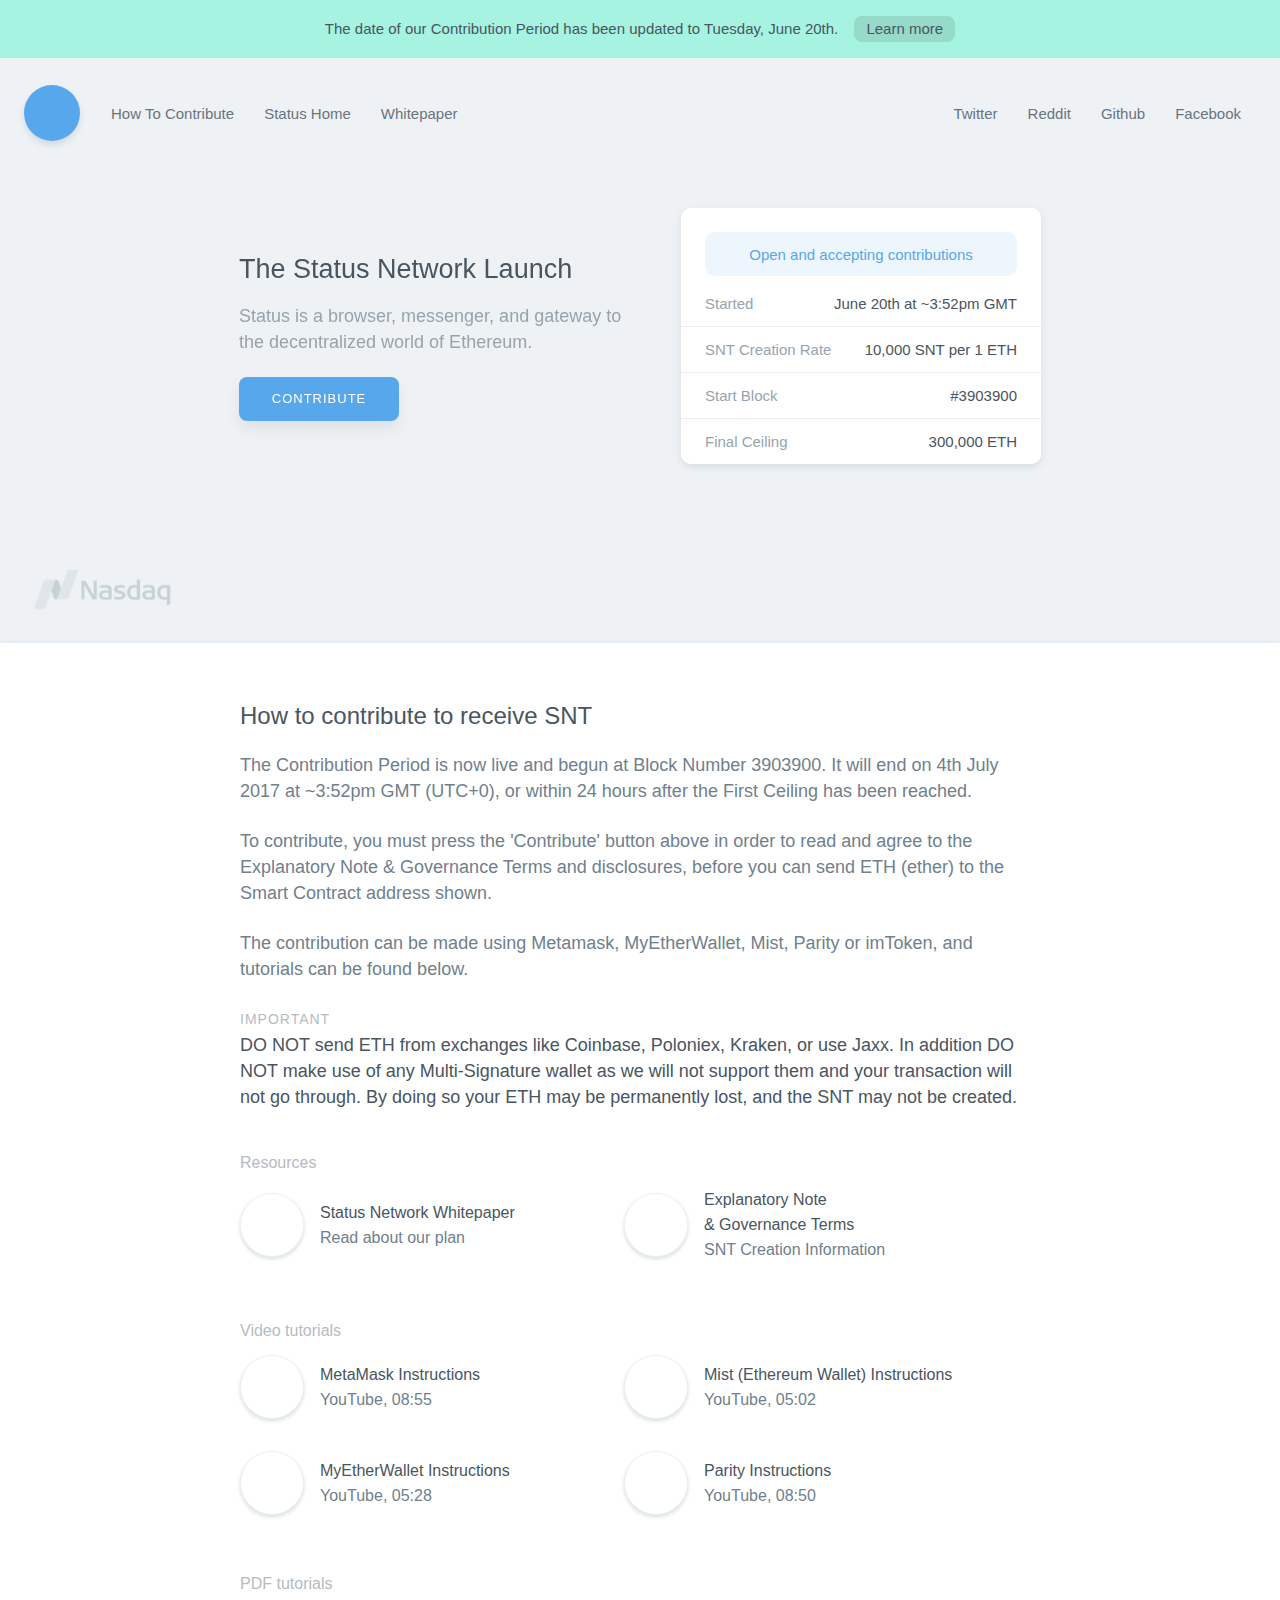
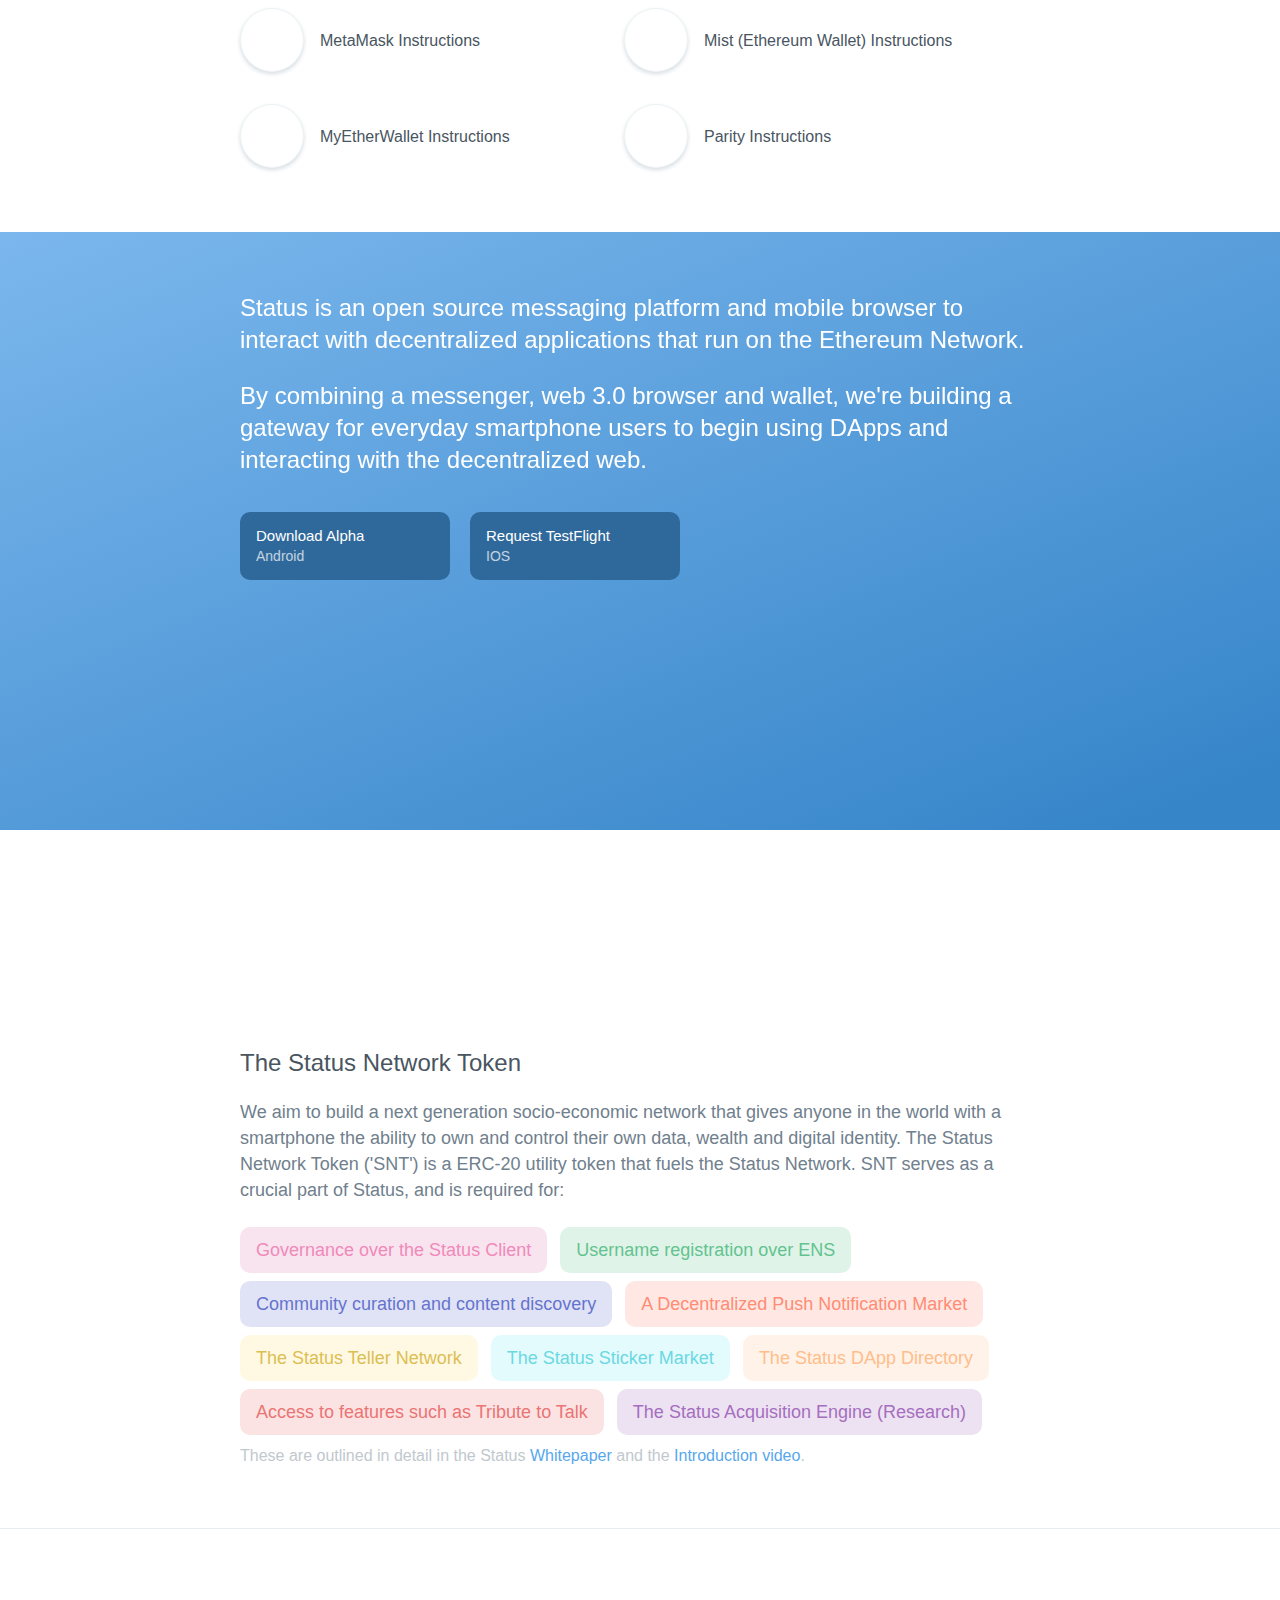
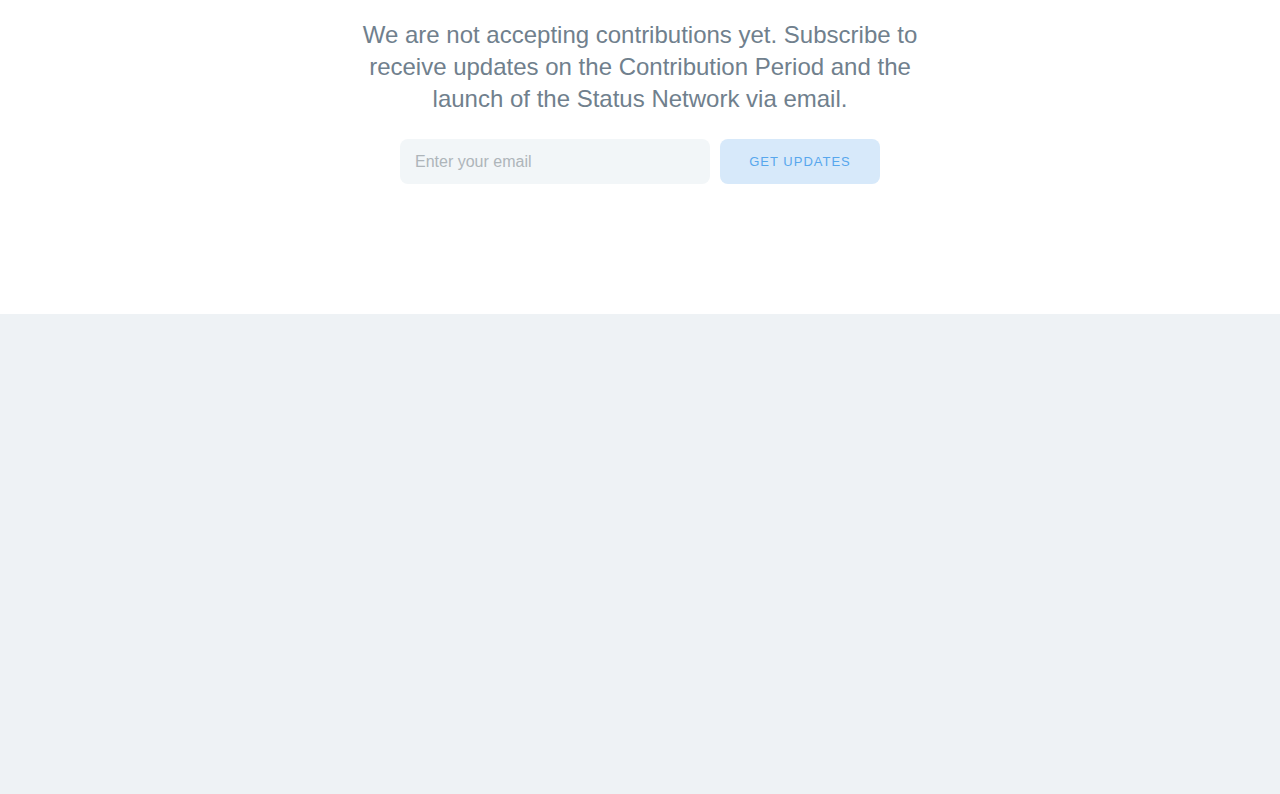
==== index.html @ 4aa4cb93 "Merge 3acc8a36c0d75482afc74b4df103af91e552cde5 into 0d2feef607b83cfcf670f26eecac57ffe3f6b6c0" ====
<!doctype html>
<html>

<head>
  <meta charset="utf-8">
  <meta http-equiv="x-ua-compatible" content="ie=edge">

  <title>Status Contribution Period</title>
  <meta name="description" content="Status is an interface to access Ethereum, built for Android & iOS. Enjoy encrypted messaging, a cryptocurrency wallet, and seamless access to DApps.">
  <meta name="viewport" content="width=device-width, initial-scale=1">

  <link rel="icon" type="image/png" href="img/new-site/logo-32.png?v=516c1cd" sizes="32x32" />
  <link rel="icon" type="image/png" href="img/new-site/logo-16.png?v=5108317" sizes="16x16" />

  <link rel="apple-touch-icon" href="img/new-site/apple-touch-icon-1024.png?v=464c5b1">
  <link rel="apple-touch-icon" sizes="76x76" href="img/new-site/apple-touch-icon-76.png?v=13dde43">
  <link rel="apple-touch-icon" sizes="120x120" href="img/new-site/apple-touch-icon-120.png?v=e3d71d5">
  <link rel="apple-touch-icon" sizes="152x152" href="img/new-site/apple-touch-icon-152.png?v=1353ddd">
  <link rel="apple-touch-icon" sizes="180x180" href="img/new-site/apple-touch-icon-180.png?v=401931a">
  <link rel="mask-icon" href="img/new-site/logo-mask.svg" color="4360DF">

  <!-- favicon.ico in the root directory -->
  <link rel="stylesheet" href="css/main.css?v=de25c57">
  <meta property="og:title" content="Status Contribution Period" />
</head>

<body>
  <div class="news">
    <div class="news-inner">
      The date of our Contribution Period has been updated to Tuesday, June 20th.&nbsp;<a href="https://blog.status.im/new-date-contribution-period-begins-tuesday-june-20th-at-2pm-gmt-e00c56c65ead" target="_blank">Learn&nbsp;more</a>
    </div>
  </div>

  <div class="overlay overlay--agreement">
    <div class="popup popup--agreement">
        <a class="popup__button popup__button--close"></a>
        <div class="popup__steps">Step 1 of 2</div>
        <h4 class="popup__title">Contribution Agreement & Terms and Conditions</h4>
        <div class="popup__text">You must read and agree to the following information before you can proceed.</div>
        <div class="terms">
          <h6>SNT Creation and Status Project Creation Conditions: Explanatory Note &amp; Governance Terms</h6>
          <h6>1. Principles</h6>
          <p>
            By transferring Ether (“ETH”) to the Smart Contract System and/or calling the corresponding function of Status Genesis Tokens
            (“SGT”, SGT have been given by Status Research &amp; Development GmbH, at its sole discretion, to members of the community and
            other supporters as reward for their support of the Status Project) and the Smart Contract System creating Status Tokens (“SNT”),
            the User understands and accepts that the User makes a contribution into a Smart Contract System for the development of the
            Status Project (“Contribution”), as further described in the Status Project Whitepaper (“Status Project” / “the Whitepaper”).
            For the Whitepaper and/or further information on the Status Project, visit: <a href="https://status.im">https://status.im</a>.
            The information contained in the Whitepaper and on the website are of descriptive nature only, are not binding and do – unless
            explicitly referred to herein – not form part of the Terms as set forth under para 5 below.</p>
          <p>
            The User understands and accepts that while the individuals and entities, including Status Research & Development GmbH
            (hereinafter “Status GmbH”), assigned to this task will make reasonable efforts to develop and complete the Status Project,
            <strong>it is possible that such development may fail and User’s SNT become useless and/or valueless due to technical, commercial,
              regulatory or any other reasons</strong> (see also section 5 regarding Risks).</p>
          <p>
            The User is also aware of the risk that even if all or parts of the Status Project are successfully developed and released in full
            or in parts, due to a lack of public interest, the Status Project could be fully or partially abandoned, remain commercially unsuccessful
            or shut down for lack of interest, regulatory or other reasons.
            <strong>The User therefore understands and accepts that the transfer of ETH to the Smart Contract System and/or the call of the collect
              function on the Smart Contract System for the activation of SGT (instructions for which will be published on <a href="https://contribute.status.im">https://contribute.status.im</a>
              within 30 days after the Contribution Period has ended, “Activation of SGT”) and the creation of SNT by the Smart Contract System
              carry significant financial, regulatory and/or reputational risks (including the complete loss of value of created SNT if any,
              and attributed features of the Status Project).</strong></p>
          <p>
            The User furthermore understands and accepts that - as the creation of the SNT as well as the assignment of the execution of the
            Status Project are smart contract based - the terms and conditions applicable thereon are set forth in the Smart Contract System Code,
            existing on the Ethereum blockchain at the address published 9 hours before the start of the Contribution Period on: <a href="https://contribute.status.im">https://contribute.status.im</a>.
            <strong>To the extent the terms contained herein or in any other document or communication contradict to the ones set forth in the Smart
              Contract System, the terms of the Smart Contract System prevail. Furthermore, neither this document nor any other document or communication
              may modify or add any additional obligations to Status GmbH or publisher of these terms or developer of the Smart Contract System and/or
              any other person, Status GmbH and/or affiliates involved with the deployment of the Smart Contract System and the setting up of the
              Status Project beyond those set forth in the Smart Contract System.</strong></p>
          <p>
            By transferring ETH to the Smart Contract System and/or by the Activation of SGT, the User expressly agrees to all of the terms and conditions
            set forth in Smart Contract System Code existing on the Ethereum blockchain (at the addresses set forth under para 4) and in this document
            (together the “Terms”), which is incorporated by reference herein. <strong>The User further confirms to have carefully reviewed the Smart Contract
            System Code, its functions and the terms and conditions set forth in this document and to fully understand the risks and costs of creating
            SNT and contributing into a Smart Contract System for the development of the Status Project.</strong></p>
          <p>
            This document does not constitute a prospectus of any sort, is not a solicitation for investment and does not pertain in any way to an initial
            public offering or a share/equity offering and does not pertain in any way to an offering of securities in any jurisdiction. It is a description
            of the functionality of a Smart Contract System.</p>
          <p>
            By transferring ETH to the Smart Contract System and/or by the Activation of SGT and/or receiving SNT, no form of partnership, joint venture
            or any similar relationship between the Users and Status GmbH and/or other individuals or entities involved with the deployment of the Smart
            Contract System and the setting up of the Status Project is created.</p>
          <p>The Contribution into the Smart Contract System will not involve any fiat currencies and will strictly be done in cryptocurrencies (ETH).</p>
          <h6>2. SNT Creation Function</h6>
          <h6>2.1 Usage License; No Ownership, Revenue or Governance Rights</h6>
          <p>
            <strong>Usage License:</strong> Ownership of SNT carries no rights express or implied other than a limited right (license) to use the Status
            platform (“Status Platform”) based on the Status network (“Status Network”), if and to the extent the Status Project has been successfully completed and launched.</p>
          <p>
            <strong>No Ownership, Revenue or Governance Rights:</strong> In particular, User understands and accepts that <strong>SNT do not represent or constitute any ownership
            right or stake, share or security or equivalent rights nor any right to receive future revenues, shares or any other form of participation or
            governance right in or relating to the Status Project in general, Status Network in particular and/or Status GmbH.</strong></p>

          <h6>2.2 Contribution</h6>
          <p>
            <strong>Contribution Cap / Dynamic Ceilings:</strong> The total amount of Contributions will be capped by a system of dynamic ceilings
            (“Dynamic Ceilings”) consisting of an Initial Ceiling, additional Hidden Ceilings and a Hard Ceiling:
            <br /><br />
            <strong>Initial Ceiling:</strong> The Initial Ceiling will be activated automatically after total Contributions of 30,000 ETH have been
            recorded by the Smart Contract System. In case (pending or transacted) Contributions exceed the Initial Ceiling, the exceeding Contributions
            will not be accepted as Contributions, but will be automatically transferred back to the address they have been sent from (in total, not just
            the exceeding part). After the Initial Ceiling has been reached, the first Hidden Ceiling will be communicated automatically by the Smart Contract System.
            <br /><br />
            <strong>First and subsequent Hidden Ceilings:</strong> The Hidden Ceilings will be activated automatically after total Contributions in the amount of the
            respective Hidden Ceiling as implemented in the Smart Contract System have been recorded by the Smart Contract System. Contributions (pending or transacted)
            exceeding the respective Hidden Ceiling will not be accepted as Contributions but will be automatically transferred back to the address they have been sent
            from (in total, not just the exceeding part). Before the Initial Ceiling has been reached, the amount of the subsequent Hidden Ceilings will be communicated
            automatically by the Smart Contract System.
            <br /><br />
            <strong>Hard Ceiling / Maximal Contribution Amount:</strong> The Hard Ceiling will be activated automatically after total Contributions in the amount of
            300,000 ETH have been recorded by the Smart Contract System. Contributions (pending or transacted) exceeding the respective Hard Ceiling, will not be
            accepted as Contributions (in total, not just the exceeding part). Once the Hard Ceiling has been reached, the Contribution Period ends.
          </p>
          <p>
            <strong>Token Pools:</strong> At the end of the Contribution Period (and regarding Pool C also after the end of the Contribution Period), an amount of max.
            7,317,073,171 SNT (as specified by Status GmbH 12 hours prior to the start of the Contribution Period on: <a href="https://contribute.status.im">https://contribute.status.im</a>) is planned to be
            created by the Smart Contract System, all of equal value and functionality, however, divided by the Smart Contract System into four different pools.
            <br /><br />
            <strong>Pool A consisting of a max. amount of 7,317,073,171 SNT</strong>, intended to be created by the Smart Contract System at the end of the
            Contribution Period for Users having made Contributions. These SNT become transferable 7 days after the end of the Contribution Period (see para. 19 below).
            <br /><br />
            User understands and accepts that the Smart Contract System may contain whitelisted addresses that receive a guaranteed allocation of up to
            1,234,050,000 Pool A SNT for their Contributions (apart from the guaranteed allocation and the non-applicability of the Dynamic Ceilings,
            no special conditions apply, especially the same creation rate as defined in para 13 is applicable). The amount of these Contributions
            has been hard coded into the Smart Contract System and is included in the Maximum Contribution Amount. User understands and accepts, that
            the Maximum Contribution Amount for non-whitelisted Users is therefore correspondingly lower.
            <br /><br />
            <strong>Pool B consisting of 20% of the SNT of Pool A</strong>, intended to be created by the Smart Contract System at the end of the
            Contribution Period. After the end of the Contribution Period, Pool B will be allocated to persons that provided early contributions to
            the Status Project by participating as managers, founders, working to develop the ideas, implementations and supporting structures of the
            Status Project (“Status Team Members”).
            <br /><br />
            <strong>Pool C consisting of a maximum of 10% of the SNT of Pool A</strong>, intended to be created for members of the community and other supporters,
            who received for their merits SGT. SGT are also ERC20 Tokens, which enable its holder to obtain SNT by Activation. The amount of SNT, which will be
            allocated to a SGT holder who activated his SGT, depends on the total amount of ETH contributed during the Contribution Period and will be communicated
            on <a href="https://contribute.status.im">https://contribute.status.im</a> within 30 days after the Contribution Period has ended. This amount is expected
            to be calculated according to the following formula:
            <br /><br />
            <span style="white-space: pre">(Amount of SGT activated by the User / Total SGT issued) * (Pool C / Pool A) * Pool A</span>
            <br /><br />
            The Activation of SGT will be possible for a duration of 90 days after the instructions according to para 3 have been published. Status GmbH may extend this period at its sole discretion.
            <br /><br />
            <strong>Pool D consisting of 29% of the SNT of Pool A</strong>, intended as a reserve for future Contribution Periods will be created by the Smart Contract
            System at the end of the Contribution Period. After the end of the Contribution Period, Pool D will be allocated to a multisignature Wallet controlled
            by Status GmbH. Status GmbH is entitled to use the SNT of Pool D to raise further funding for the Status Project. Especially, it may allocate SNT to
            individual Contributors or organize further Contribution Periods.
          </p>
          <p><strong>Creation Rate:</strong> The Smart Contract System will allocate 10,000 SNT for every Contribution of 1 ETH.</p>
          <p>
            <strong>Contribution Period:</strong> The Contribution Period starts with the deployment of the Smart Contract System and lasts for 24 hours, starting
            once the Initial Ceiling has been reached or for a maximal duration of 14 days (“Maximal Duration Of Contribution Period”), whichever is earlier. Within
            the 24 hours after the Initial Ceiling has been reached, further Dynamic Ceilings will be communicated by the Smart Contract System (see para 11). Finally,
            the Smart Contract System automatically stops to accept Contributions, if the Hard Ceiling has been reached or the 24 hours have elapsed, whichever is earlier.</p>
          <p>
            <strong>Creation and Allocation of SNT:</strong> The creation and allocation of SNT of Pool A by the Smart Contract System is initiated by the User sending
            an amount of ETH to the Smart Contract System, located on the Ethereum blockchain at the addresses set forth under para 4, which triggers a smart contract
            operation. After the end of the Contribution Period, the Smart Contract System creates and allocates the corresponding SNT to the User’s wallet address,
            from where the ETH were sent from. User must assure to make his contribution using an ETH address to which the Smart Contract System can send back SNT
            and/or ETH to (e.g. not an address of a currency exchange like Coinbase, Poloniex etc.). Issuance of SNT (meaning that respective entries of the
            Public Key (PUK) of User) are made by the Smart Contract System on the blockchain according to the allocation information in the Smart Contract System.</p>
          <p>
            <strong>No Refund:</strong> The User understands and accepts that all Contributions for SNT are final and may not be reversed, except in case Contributions
            have surpassed a Ceiling (see para 11). User therefore shall assure to make his Contribution using an ETH address to which the Smart Contract System can send
            back SNT and/or ETH to (e.g. not an address of a currency exchange like Coinbase, Poloniex etc.). Other Contributions are non-refundable. By contributing for
            SNT, the User acknowledges that he has no right to request a refund for any reason, and that the User will not receive money or other compensation for any SNT
            that is not used or remains unused.</p>
          <p><strong>Minimum Contribution Amount:</strong> Contributions of less than 0.0001 ETH do not result in the allocation of SNT, nor will they be refunded.</p>
          <p>
            <strong>Assure to use the original Smart Contracts:</strong> Only the Smart Contract(s) existing at the addresses set forth under para 4 will issue SNT during
            the Contribution Period. Access to this Smart Contract will be available through <strong>0x55d34b686aa8C04921397c5807DB9ECEdba00a4c</strong>. To the extent that
            any third-party website, service or smart-contract offers SNT during the Contribution Period and/or facilitates the allocation or transfer of SNT in any way
            during the Contribution Period or at any time up to the release of the Genesis Block, such third-party websites or services are, unless explicitly mentioned
            on <a href="https://contribute.status.im/">https://contribute.status.im/</a>, not authorised by Status GmbH and have no relationship in any way with Status GmbH.</p>
          <p>
            <strong>Transferability of SNT during the Contribution Period and after:</strong> Any and all SNT are not transferable during a period of 7 days, starting with
            the end of the Contribution Period, as set forth in the Smart Contract System. Further restrictions apply for the SNT of Pool B (see para 21).</p>
          <p>
            <strong>Early Termination of the Contribution Period:</strong> During the Contribution Period, Status GmbH may at any time stop the contribution function at its
            own discretion and thereby end the Contribution procedure, in particular for security reasons.</p>

          <h6>2.3 Pre-Allocation of SNT</h6>
          <p>
            The User understands and accepts that max. 59% of the amount of SNT of Pool A, will be pre-allocated to certain individuals as set forth below:
            <br /><br />
            <strong>20% of SNT of Pool A (Pool B)</strong>, will be released to Status Team Members.
            <br /><br />
            SNT of Pool B are subject to a descending vesting / lockup-period implemented in the Smart Contract System and therefore may not be transferred in accordance to the following schedule:<br />
            First 6 months upon the end of the Contribution Period: No transfers possible;<br />
            7th -12th months upon the end of the Contribution Period: 1/4 of Pool B SNT transferable;<br />
            13th -18th months upon the end of the Contribution Period: 2/4 of Pool B SNT transferable;<br />
            19th -24th months upon the end of the Contribution Period: 3/4 of Pool B SNT transferable;<br />
            After the 24th month upon the end of the Contribution Period: All of Pool B SNT transferable.
            <br /><br />
            <strong>Maximum of 10% of the SNT of Pool A (Pool C)</strong>, will be created and released to members of the community and other supporters,
            who activated their SGT. The amount of SNT which will be allocated to a SGT holder who activated his SGT depends on the total amount of ETH
            contributed during the Contribution Period and will be communicated on https://contribute.status.im within 30 days after the Contribution Period
            has ended. This amount will be calculated according to the formula set forth under para 12. The Activation of SGT will be possible for a duration
            of 90 days after the instructions according to para 3 have been published. Status GmbH may extend this period at its sole discretion.
            <br /><br />
            <strong>29% of the SNT of Pool A (Pool D)</strong>, will be released to a multisignature Wallet controlled by Status GmbH. Status GmbH is entitled to
            use the SNT of Pool D to raise further funding for the Status Project. Especially, it may allocate SNT to individual Contributors or organize further
            Contribution Periods.
          </p>

          <h6>2.4 SNT Functionality</h6>
          <p>SNT are only for use in connection with the Status Project under the terms of the Smart Contract System and only constitute a transferable representation of attributed functions specified in the Smart Contract System.</p>
          <p>SNT is a usage token, which enables to participate in the Status Network. Furthermore, certain governance functions may be implemented. If such governance functions exist, at least at the beginning, Status GmbH has the final decision power regarding all matters discussed.</p>
          <p>User understands and accepts that subject to a decision of the SNT holders based on a governance mechanism, an inflation mechanism (e.g. for staking rewards etc.) may be implemented in the future.</p>
          <p>Ownership of SNT carries no rights express or implied other than the right to use SNT as a mean to enable usage of and interaction with and within the Status Network, if successfully completed and deployed (see section 3). Beyond this, ownership of SNT carries no rights express or implied. In particular, User understands and accepts that he has no right to claim as holder of SNT any intellectual property rights, equity or equivalent rights or any other form of participation in or relating to the Status Project, Status Network and/or Status GmbH.</p>

          <h6>2.5 Representation and Warranties of User</h6>
          <p>
            By transferring ETH to the Smart Contract System and/or by Activation of SGT and creating SNT, the User represents and warrants that:
          </p>
          <ul>
            <li>the User is not a citizen or resident of a country, whose legislation conflicts with the present allocation of SNT and/or the Status Project in general;</li>
            <li>the User is not a citizen or resident of the USA;</li>

            <li>the User has a deep understanding of the functionality, usage, storage, transmission mechanisms and intricacies associated with cryptographic tokens, like bitcoin (BTC) and Ether (ETH), and blockchain-based software systems;</li>
            <li>the User understands and accepts that there is no warranty or assurance that the network of miners will allocate the SNT to the Users as proposed by these Terms. The User understands and accepts that the consensus mechanism securing the Ethereum Network may change in the future, and the stakeholders who are in control of the Network may also change as a result.</li>
            <li>the User has carefully reviewed the code of the Smart Contract System located on the Ethereum blockchain at the addresses set forth under para 4 and fully understands and accepts the functions implemented therein;</li>
            <li>the User is legally permitted to transfer ETH to the Smart Contract System, activate SGT, create and obtain SNT in the User’s jurisdiction;</li>
            <li>User will contribute ETH and/or activate SGT from a wallet respectively within a wallet or wallet service provider that technically supports the SNT. User understands and accepts, that failure to assure this may have the result that User will not gain access to his SNT;</li>
            <li>User understands and accepts, that if he exceeds with his Contribution a Ceiling as described within para 11, the total amount of his Contribution will not be accepted by the Smart Contract System. User further understands and accepts, that in such case the Gas necessary for the transaction will be lost.</li>
            <li>the User is legally permitted to receive software and contributing to the Smart Contract System for the development of the Status Project;</li>
            <li>the User is of a sufficient age to legally create and obtain SNT;</li>
            <li>the User will take sole responsibility for any restrictions and risks associated with the creation of SNT by the Smart Contract System as set forth below;</li>
            <li>the User is not submitting ETH to the Smart Contract System and/or activating SGT to obtain SNT for the purpose of speculative investment;</li>
            <li>the User is not obtaining or using SNT for any illegal purposes;</li>
            <li>the User is purchasing the functionality of the SNT issued by the Smart Contract System primarily to support the development, testing, deployment and operation of the Status Project, being aware of the commercial risks associated with the Status Project;</li>
            <li>the User waives the right to participate in a class action lawsuit or a classwide arbitration against Status GmbH or any individual involved with the creation of SNT;</li>
            <li>the User understands the creation of SNT does not involve the purchase of shares or any equivalent in any existing or future public or private company, corporation or other entity in any jurisdiction;</li>
            <li>the User understands that the transfer of ETH to the Smart Contract System, the Activation of SGT, the creation of SNT and the development of the Status Project carries significant financial, regulatory and reputational risks as further set forth in the Terms;</li>
            <li>the User understands and expressly accepts that there is no warranty whatsoever on SNT, the Smart Contract System and/or the success of the Status Project, expressed or implied, to the extent permitted by law, and that the Smart Contract System is used and SNT are created and obtained at the sole risk of the User on an “as is” and “under development” basis and without, to the extent permitted by law, any warranties of any kind, including, but not limited to, warranties of title or implied warranties, merchantability or fitness for a particular purpose;</li>
            <li>the User understands that the User has no right against any other party to request any refund of the ETH submitted to the Smart Contract System and/or SGT activated for the creation of the SNT under any circumstance; and that</li>
            <li>the User understands with regard to SNT no market liquidity may be guaranteed and that the value of SNT over time may experience extreme volatility or depreciate in full;</li>
            <li>the User understands that the User bears the sole responsibility to determine if the User’s contribution to the Smart Contract System for the development of the Status Project, the transfer of ETH to the Smart Contract System, the Activation of SGT, the creation, ownership or use of SNT, the potential appreciation or depreciation in the value of SNT over time (if any), the allocation of SNT and/or any other action or transaction related to the Status Project have tax implications for him; by creating, holding or using SNT, and to the extent permitted by law, the User agrees not to hold any third party (including developers, auditors, contractors or founders) liable for any tax liability associated with or arising from the creation, ownership or use of SNT or any other action or transaction related to the Status Project.</li>
          </ul>
          <p>
            As part of the contribution process the User will use own account (address) on the Ethereum network, with a private key associated to this address and password.
            The password is used to encrypt the User’s private key. Following the creation of SNT by the Smart Contract System, the SNT will be transferred to the User's address
            by the Smart Contract System. The User understands that the User must keep his password and private key safe and that the User may not share them with anybody.
            The User further understands that if his private key and/or password is lost or stolen, the User will not be able to generate a new password or recover his private key,
            and if the User also loses his private keys and password, the SNT associated with the User's account (address) will be unrecoverable and will be permanently lost.
            Furthermore, the User understands that there is no recovery mechanism for lost keys and passwords, so no one will be able to help the User retrieve or reconstruct a
            lost password and private keys and provide the User with access to any lost SNT.
          </p>

          <h6>3. Status Project Execution</h6>
          <p>The User understands and accepts that the development and execution of the Status Project will be assigned to a third party contractor, Status GmbH, by releasing the amount of contributed ETH by the Smart Contract System to the wallet of Status GmbH. Status GmbH has the right to engage subcontractors to perform the entire or partial development and execution of the Status Project. The scope of the development work will be triggered by the amount of Contributions received during the Contribution Period. Status GmbH shall further have the right to assign the entire Status Project including the Contributions received for its development to a third party.</p>
          <p>The User understands and accepts that for the purpose of the development and execution of the Status Project, Status GmbH receives the full amount of ETH transferred to the Smart Contract System during the Contribution Period. This amount covers expenses, charges and other costs that may arise by Status GmbH and/or its subcontractors as part of the development and execution of the Status Project. Status GmbH has the right to support and/or acquire other companies for the benefit of successfully executing the Status Project. It remains at Status GmbH’s sole discretion to decide how to allocate the funds in order to develop and execute the Status Project.</p>
          <p>The User understands and accepts that the User may not have any expectation of influence over governance on the Status Project.</p>
          <p>The User understands and accepts that the Status Project will need to go through substantial development works as part of which it may become subject of significant conceptual, technical and commercial changes before release. User understands and accepts that as part of the development, an upgrade of the SNT may be required (hard-fork of SNT) and that, if User decides not to participate in such upgrade, he may no longer use his SNT and that non upgraded SNT may lose their functionality in full.</p>

          <h6>4. Audit of the Smart Contract System</h6>
          <p>The Smart Contract System has been, on a reasonable effort basis, audited and approved by technical experts. The technical experts have confirmed that the Smart Contract System has, with regard to both accuracy and security, been programmed according to the current state of the art.</p>
          <p>However, the User understands and accepts that smart contract technology is still in an early development stage and its application of experimental nature which carries significant operational, technological, financial, regulatory and reputational risks. Accordingly, while the audit conducted raises the level of security and accuracy, the User understands and accepts that the audit does not amount to any form of warranty, including direct or indirect warranties that the Smart Contract System and the SNT are fit for a particular purpose or do not contain any weaknesses, vulnerabilities or bugs which could cause, inter alia, the complete loss of ETH, SGT and/or SNT.</p>

          <h6>5. Risks</h6>
          <p>
            The User understands and accepts the risks in connection with transferring ETH to the Smart Contract System, activating SGT and/or creating SNT as exemplary set forth above and hereinafter. In particular, but not concluding, the User understands the inherent risks listed hereinafter:
            <br /><br />
            <strong>Risk of software weaknesses:</strong> The User understands and accepts that the Smart Contract System concept, the underlying software application and software platform (i.e. the Ethereum blockchain) is still in an early development stage and unproven, why there is no warranty that the process for creating SNT will be uninterrupted or error-free and why there is an inherent risk that the software could contain weaknesses, vulnerabilities or bugs causing, inter alia, the complete loss of ETH, SGT and/or SNT.
            <br /><br />
            <strong>Regulatory risk:</strong> The User understands and accepts that the blockchain technology allows new forms of interaction and that it is possible that certain jurisdictions will apply existing regulations on, or introduce new regulations addressing, blockchain technology based applications, which may be contrary to the current setup of the Smart Contract System and which may, inter alia, result in substantial modifications of the Smart Contract System and/or the Status Project, including its termination and the loss of SNT for the User.
            <br /><br />
            <strong>Risk of abandonment / lack of success:</strong> The User understands and accepts that the creation of the SNT and the development of the Status Project may be abandoned for a number of reasons, including lack of interest from the public, lack of funding, lack of commercial success or prospects (e.g. caused by competing projects). The User therefore understands that there is no assurance that, even if the Status Project is partially or fully developed and launched, the User will receive any benefits through the SNT held by him.
            <br /><br />
            <strong>Risk associated with other applications:</strong> The User understands and accepts that the Status Project may give rise to other, alternative projects, promoted by unaffiliated third parties, under which SNT will have no intrinsic value.
            <br /><br />
            <strong>Risk of loss of private key:</strong> SNT can only be accessed by using an Ethereum wallet with a combination of User’s account information (address), private key and password. The private key is encrypted with a password. The User understands and accepts that if his private key file or password respectively got lost or stolen, the obtained SNT associated with the User's account (address) or password will be unrecoverable and will be permanently lost.
            <br /><br />
            <strong>Risk of theft:</strong> The User understands and accepts that the Smart Contract System concept, the underlying software application and software platform (i.e. the Ethereum blockchain) may be exposed to attacks by hackers or other individuals that could result in theft or loss of SNT, ETH and/or SGT, impacting the ability to develop the Status Project.
            <br /><br />
            <strong>Risk of Ethereum mining attacks:</strong> The User understands and accepts that, as with other cryptocurrencies, the blockchain used for the Smart Contract System is susceptible to mining attacks, including but not limited to double-spend attacks, majority mining power attacks, “selfish-mining” attacks, and race condition attacks. Any successful attacks present a risk to the Smart Contract System, expected proper execution and sequencing of SNT transactions, and expected proper execution and sequencing of contract computations.
            <br /><br />
            <strong>Risk of governance attacks and failure:</strong> The Contributor understands and accepts that the Status Network may use an in-built decentralized governance system (“Governance System”). For these reasons, it is possible that the Governance System adopts proposals that have an adverse effect on the useful functioning of the Status Network and/or the value of SNT. If the Governance System is attacked, or becomes controlled either directly or indirectly by some party who makes unwise decisions, or the community generally makes unwise decisions, the value of SNT held by a Contributor might be greatly reduced or even permanently lost.
            <br /><br />
            <strong>Risk of incompatible Wallet service:</strong> The User understands and accepts, that the wallet or wallet service provider used for the contribution, has to be technically compatible with the SNT. The failure to assure this may have the result that User will not gain access to his SNT.
          </p>

          <h6>6. Taxation</h6>
          <p>The User bears the sole responsibility to determine if his contribution into the Smart Contract System for the development of the Status Project, the transfer of ETH and/or the Activation of SGT, the creation, ownership or use of SNT, the potential appreciation or depreciation in the value of SNT over time (if any), the allocation of SNT and/or any other action or transaction related to the Status Project have tax implications for him.</p>
          <p>By creating, holding or using SNT, and to the extent permitted by law, the User agrees not to hold any third party (including developers, auditors, contractors or founders) liable for any tax liability associated with or arising from the creation, ownership or use of SNT or any other action or transaction related to the Status Project.</p>

          <h6>7. No Liability</h6>
          <p>The User acknowledges and agrees that, to the fullest extent permitted by any applicable law, the User will not hold any developers, auditors, contractors or founders of the SNT, the Smart Contract System and/or Status GmbH liable for any and all damages or injury whatsoever caused by or related to the use of, or the inability to use, SNT or the Smart Contract System under any cause or action whatsoever of any kind in any jurisdiction, including, without limitation, actions for breach of warranty, breach of contract or tort (including negligence) and that developers, auditors contractors or founders of the Smart Contract System, the SNT and/or the Status Project shall not be liable for any indirect, incidental, special, exemplary or consequential damages, including for loss of profits, goodwill or data, in any way whatsoever arising out of the use of, or the inability to use of the Smart Contract System, the Status Project and/or SNT.</p>
          <p>The User further specifically acknowledges that developers, auditors, contractors or founders of the SNT, Smart Contract System and/or the Status Project are not liable, and the User agrees not to seek to hold them liable, for the conduct of third parties, including other creators of SNT, and that the risk of creating, holding and using SNT rests entirely with the User.</p>
          <p>By creating, holding or using SNT, and to the extent permitted by law, the User agrees not to hold any third party (including developers, auditors, contractors or founders) liable for any regulatory implications or liability associated with or arising from the creation, ownership or use of SNT or any other action or transaction related to the Status Project.</p>


          <h6>8. Miscellaneous</h6>
          <p>The User understands and accepts that the network of miners will be ultimately in control of the Smart Contract System. The User understands that a majority of these miners could agree at any point to make changes to the official Smart Contract System and to run the new version of the Smart Contract System. Such a scenario could lead to SNT losing intrinsic value.</p>
          <p>The Smart Contract System is located in Alderney. Consequently, the SNT creation and allocation and the assignment of the development and execution of the Status Project to Status GmbH are considered to be executed in Alderney.</p>
          <p>The User agrees that if any portion of these Terms is found illegal or unenforceable, in whole or in part, such provision shall, as to such jurisdiction, be ineffective solely to the extent of such determination of invalidity or unenforceability without affecting the validity or enforceability thereof in any other manner or jurisdiction and without affecting the remaining provisions of the Terms, which shall continue to be in full force and effect.</p>
          <p>The Terms govern the creation, ownership and use of SNT and supersede any public statements about the launch of SNT and/or the Smart Contract System made by anyone in the past, present and future.</p>
          <p>The applicable law is Swiss law. Any dispute arising out of or in connection with the creation of the SNT and the development and execution of the Status Project shall be finally settled by the ordinary courts of the registered domicile of the defendant.</p>

        </div>
        <form name="agreement-form" class="" id="agreement-form" >
          <div class="checkbox-wrap">
            <div class="checkbox-inner"><input type="checkbox" name="terms" class="popup__checkbox" id="terms-checkbox" value="none" /><label for="terms-checkbox"></label></div>
            <div class="pseudo-label">I hereby confirm that I read and agree to the <a href="https://contribute.status.im/status-terms.pdf" target="_blank" >Contribution Terms</a> and <a href="https://status.im/whitepaper.pdf" target="_blank" >Status Whitepaper</a>.</div>
          </div>
          <div class="checkbox-wrap">
            <div class="checkbox-inner"><input type="checkbox" name="citizen" class="popup__checkbox" id="citizenship-checkbox" value="none" /><label for="citizenship-checkbox"></label></div>
            <div class="pseudo-label">I hereby confirm that I am not a US citizen or resident, nor am I signing on behalf of a US citizen or resident.</div>
          </div>
          <div class="checkbox-wrap">
            <div class="checkbox-inner"><input type="checkbox" name="tokens" class="popup__checkbox" id="tokens-checkbox" value="none" /><label for="tokens-checkbox"></label></div>
            <div class="pseudo-label">I hereby acknowledge that the Contributor does not receive equity in Status Research & Development GmbH.</div>
          </div>

          <div class="popup__footer">
            <div class="popup__footer-title">Enter your full name or initials to digitally sign and agree:</div>
            <div class="input-wrap">
              <div class="tooltip tooltip--shown">Check all the checkboxes and enter your initials to proceed</div>
              <input class="popup-name-field" type="text" name="name-field" value="" placeholder="Enter your initials..."/>
              <input type="submit" disabled value="SIGN & AGREE" name="agree" class="button button--agree">
            </div>
          </div>
        </form>
      </div>
  </div>

  <div class="overlay overlay--address">
    <div class="popup popup--address">
        <a class="popup__button popup__button--close"></a>
        <div class="popup__steps">Step 2 of 2</div>
        <h4 class="popup__title">Send Your Contribution Using ETH</h4>

        <div class="popup__text">
          Send ETH to the smart contract address below using Mist, Metamask, imToken, Parity or MyEtherWallet. By sending ETH to the address below, you agree to the <a href="https://contribute.status.im/status-terms.pdf" target="_blank" >Contribution Terms</a>.
          <div class="text-note">
            <h5>IMPORTANT</h5> DO NOT send ETH from exchanges like Coinbase, Poloniex, Kraken, or use Jaxx. In addition DO NOT make use of any Multi-Signature wallet as we will not support them and your transaction will not go through. By doing so your ETH may be permanently lost, and the SNT may not be created.
            <h5>REMEMBER</h5> Your tokens, transactions, wallets and passwords are your responsibility. Protect your keys and passwords, they are unrecoverable. If you lose them someone else may get access to your tokens
          </div>
        </div>

        <div class="address-wrap">
          <div class="address__row">
            <div class="address__column address__column--long">
              <div class="address__label">Contract address</div>
              <div class="address__value">0x55d34b686aa8C04921397c5807DB9ECEdba00a4c</div>
            </div>
          </div>

          <div class="address__row">
            <div class="address__column address__column--third">
              <div class="address__label">Start Block</div>
              <div class="address__value">#3903900</div>
            </div>
            <div class="address__column address__column--third">
              <div class="address__label">Recommended Gas Limit</div>
              <div class="address__value">200,000</div>
            </div>
            <div class="address__column address__column--third">
              <div class="address__label">Maximum Gas Price</div>
              <div class="address__value">50 Gwei</div>
            </div>
          </div>
        </div>

    </div>
  </div>

  <div class="floating-button">
    <a class="button button--floating-prtcpt" href="#">Contribute</a>
  </div>

  <div class="container-wrap">
    <div class="container">
      <div class="slides">
        <div class="slide slide--one">
          <div class="slide__inner">
            <div class="header">
              <div class="header__inner">
                <div class="header-section header-section--left">
                  <a class="logo" href="/">
                    <span class="logo__icon"></span>
                  </a>
                  <div class="nav">
                    <a class="nav__item nav__item--participate" href="#"><span class="to-hide">How To</span>&nbsp;Contribute</a>
                    <a class="nav__item" target="_blank" href="https://status.im/">Status Home</a>
                    <a class="nav__item" target="_blank" href="https://status.im/whitepaper.pdf">Whitepaper</a>
                  </div>
                </div>
                <div class="header-section header-section--right">
                  <div class="nav">
                    <a class="nav__item" target="_blank" href="https://twitter.com/ethstatus">Twitter</a>
                    <a class="nav__item" target="_blank" href="https://www.reddit.com/r/statusim/">Reddit</a>
                    <a class="nav__item" target="_blank" href="https://github.com/status-im">Github</a>
                    <a class="nav__item" target="_blank" href="https://www.facebook.com/ethstatus/?pnref=lhc">Facebook</a>
                </div>
                </div>
              </div>
            </div>

            <div class="intro intro--open">
              <div class="tagline">
                <h2 class="tagline__title">The Status Network Launch</h2>
                <div class="tagline__body">Status is a browser, messenger, and gateway to the decentralized world of Ethereum.</div>
                <div class="tagline__button">
                  <a class="button button--participate" href="#">Contribute</a>
                </div>
              </div>

              <div class="widget-wrap">
                <div class="widget">
                  <div class="widget-row widget-row--status">
                    <div class="widget-row--status__inner">
                      Open and accepting contributions
                    </div>
                  </div>
                  <div class="widget-row widget-row--started">
                    <div class="widget-key">Started</div>
                    <div class="widget-value">June 20th at ~3:52pm GMT</div>
                  </div>
                  <div class="widget-row widget-row--rate">
                    <div class="widget-key">SNT Creation Rate</div>
                    <div class="widget-value">10,000 SNT per 1 ETH</div>
                  </div>
                  <div class="widget-row widget-row--block">
                    <div class="widget-key">Start Block</div>
                    <div class="widget-value">#3903900</div>
                  </div>
                  <div class="widget-row widget-row--ceiling">
                    <div class="widget-key">Final Ceiling</div>
                    <div class="widget-value">300,000 ETH</div>
                  </div>
                </div>
              </div>
            </div>

            <div class="logos">
              <div class="logo-header">Featured in</div>
                <a href="http://www.nasdaq.com/article/chinas-interest-and-investment-in-ethereums-blockchain-expands-cm796241" target="_blank" class="media-logo media-logo--nasdaq"></a>
                <a href="https://cointelegraph.com/news/cointelegraph-events-humaniq-announce-blockchain-oscar-winners" target="_blank" class="media-logo media-logo--cointelegraph"></a>
   		          <a href="https://finance.yahoo.com/news/status-im-ethereum-mobile-client-010000903.html" target="_blank" class="media-logo media-logo--yahoo"></a>
   		          <a href="https://www.ethnews.com/status-ethereum-mobile-light-client-launches-alpha" target="_blank" class="media-logo media-logo--ethnews"></a>
                <a href="https://etherreview.info/the-ether-review-58-status-conquers-mobile-86c0a554f47b?gi=e9924490fea6" target="_blank" class="media-logo media-logo--etherreview"></a>
            </div>
          </div>
        </div>

        <div class="slide slide--two">
          <div class="slide__inner">
              <div class="text-section">
                <h2>How to contribute to receive SNT</h2>
                <div class="text">
                  <p>The Contribution Period is now live and begun at Block Number 3903900. It will end on 4th July 2017 at ~3:52pm GMT (UTC+0), or within 24 hours after the First Ceiling has been reached.</p>
                  <p>To contribute, you must press the 'Contribute' button above in order to read and agree to the Explanatory Note & Governance Terms and disclosures, before you can send ETH (ether) to the Smart Contract address shown.</p>
                  <p>The contribution can be made using Metamask, MyEtherWallet, Mist, Parity or imToken, and tutorials can be found below.</p>
                  <h5>Important</h5>
                  <p class="paragraph--warning">DO NOT send ETH from exchanges like Coinbase, Poloniex, Kraken, or use Jaxx. In addition DO NOT make use of any Multi-Signature wallet as we will not support them and your transaction will not go through. By doing so your ETH may be permanently lost, and the SNT may not be created.</p>
                </div>

                <div class="data">

                  <h4 class="data-title">Resources</h4>
                  <div class="data-row">
                    <a class="data-item" target="_blank" href="https://status.im/whitepaper.pdf" >
                      <div class="data-item__icon"><div class="data-item__symbol data-item__symbol-file"></div></div>
                      <div class="data-item__text">
                        <div class="data-item__title">Status Network Whitepaper</div>
                        <div class="data-item__description">Read about our plan</div>
                      </div>
                    </a>
                    <a class="data-item" target="_blank" href="https://contribute.status.im/status-terms.pdf">
                      <div class="data-item__icon"><div class="data-item__symbol data-item__symbol-file"></div></div>
                      <div class="data-item__text">
                        <div class="data-item__title">Explanatory Note &&nbsp;Governance&nbsp;Terms</div>
                        <div class="data-item__description">SNT Creation Information</div>
                      </div>
                    </a>
                  </div>

                  <h4 class="data-title">Video tutorials</h4>
                  <div class="data-row">
                    <a class="data-item" target="_blank" href="https://youtu.be/sJuBl2rFO7Q">
                      <div class="data-item__icon"><div class="data-item__symbol data-item__symbol-video"></div></div>
                      <div class="data-item__text">
                        <div class="data-item__title">MetaMask Instructions</div>
                        <div class="data-item__description">YouTube, 08:55</div>
                      </div>
                    </a>
                    <a class="data-item" target="_blank" href="https://youtu.be/su12xQf_ZM0">
                      <div class="data-item__icon"><div class="data-item__symbol data-item__symbol-video"></div></div>
                      <div class="data-item__text">
                        <div class="data-item__title">Mist (Ethereum Wallet) Instructions</div>
                        <div class="data-item__description">YouTube, 05:02</div>
                      </div>
                    </a>
                    <a class="data-item" target="_blank" href="https://youtu.be/vLcYI8gUcEg">
                      <div class="data-item__icon"><div class="data-item__symbol data-item__symbol-video"></div></div>
                      <div class="data-item__text">
                        <div class="data-item__title">MyEtherWallet Instructions</div>
                        <div class="data-item__description">YouTube, 05:28</div>
                      </div>
                    </a>
                    <a class="data-item" target="_blank" href="https://youtu.be/tX6ZAZ0B9e0">
                      <div class="data-item__icon"><div class="data-item__symbol data-item__symbol-video"></div></div>
                      <div class="data-item__text">
                        <div class="data-item__title">Parity Instructions</div>
                        <div class="data-item__description">YouTube, 08:50</div>
                      </div>
                    </a>
                  </div>

                  <h4 class="data-title">PDF tutorials</h4>
                  <div class="data-row">
                    <a class="data-item" target="_blank" href="tutorials/metamask.pdf" >
                      <div class="data-item__icon"><div class="data-item__symbol data-item__symbol-file"></div></div>
                      <div class="data-item__text">
                        <div class="data-item__title">MetaMask Instructions</div>
                      </div>
                    </a>
                    <a class="data-item" target="_blank" href="tutorials/mist_ethereum-wallet.pdf">
                      <div class="data-item__icon"><div class="data-item__symbol data-item__symbol-file"></div></div>
                      <div class="data-item__text">
                        <div class="data-item__title">Mist (Ethereum Wallet) Instructions</div>
                      </div>
                    </a>
                    <a class="data-item" target="_blank" href="tutorials/myetherwallet_mew.pdf">
                      <div class="data-item__icon"><div class="data-item__symbol data-item__symbol-file"></div></div>
                      <div class="data-item__text">
                        <div class="data-item__title">MyEtherWallet Instructions</div>
                      </div>
                    </a>
                    <a class="data-item" target="_blank" href="tutorials/parity.pdf">
                      <div class="data-item__icon"><div class="data-item__symbol data-item__symbol-file"></div></div>
                      <div class="data-item__text">
                        <div class="data-item__title">Parity Instructions</div>
                      </div>
                    </a>
                  </div>
                </div>
              </div>
          </div>
        </div>

        <div class="slide slide--three">
          <div class="slide__inner">

            <div class="text-section">
              <!-- div class="text-logo"><span class="logo__icon"></span></div -->
              <div class="text">
                <p>Status is an open source messaging platform and mobile browser to interact with decentralized applications that run on the Ethereum Network.</p>
                <p>By combining a messenger, web 3.0 browser and wallet, we're building a gateway for everyday smartphone users to begin using DApps and interacting with the decentralized web.</p>
                <div class="app-buttons">
                  <a class="app-button app-button--android" href="https://test.status.im/">
                    <span class="app-button__title">Download Alpha</span>
                    <span class="app-button__platform">Android</span>
                    <span class="app-button__icon"></span>
                  </a>
                  <a class="app-button app-button--ios" href="https://www.reddit.com/r/statusim/">
                    <span class="app-button__title">Request TestFlight</span>
                    <span class="app-button__platform">IOS</span>
                    <span class="app-button__icon"></span>
                  </a>
                </div>
              </div>
            </div>

            <div class="app">
              <div class="app-inner"></div>
            </div>
          </div>
        </div>

        <div class="slide slide--four">
          <div class="slide__inner">
            <div class="text-section">
              <h2>The Status Network Token</h2>
              <div class="text">
                <p>We aim to build a next generation socio-economic network that gives anyone in the world with a smartphone the ability to own and control their own data, wealth and digital identity. The Status Network Token ('SNT') is a ERC-20 utility token that fuels the Status Network. SNT serves as a crucial part of Status, and is required for:</p>
                <ul class="list">
      					  <li>Governance over the Status Client</li>
      					  <li>Username registration over ENS</li>
      					  <li>Community curation and content discovery</li>
      					  <li>A Decentralized Push Notification Market</li>
      					  <li>The Status Teller Network</li>
      					  <li>The Status Sticker Market</li>
      					  <li>The Status DApp Directory</li>
      					  <li>Access to features such as Tribute to Talk</li>
      					  <li>The Status Acquisition Engine (Research)</li>
      					</ul>
              </div>
            </div>
            <div class="text-footer">
              These are outlined in detail in the Status <a href="https://status.im/whitepaper.pdf" target="_blank">Whitepaper</a> and the <a href="https://www.youtube.com/watch?v=Je7yErjEVt4" target="_blank">Introduction video</a>.
            </div>

          </div>
        </div>
        <div class="slide slide--five slide--hidden">
          <div class="slide__inner">
            <div class="email-section">
              <div class="email-section__text">
                <div class="text">
                  <p>We are not accepting contributions yet. Subscribe to receive updates on the Contribution Period and the launch of the Status Network via email.</p>
                </div>
              </div>
              <div class="email-form">
                <!-- Mailchimp -->
                <form action="https://status.us13.list-manage.com/subscribe/post?u=d0c1a0be2adff281b52e27a7f&amp;id=78f032de8b" method="post" id="mc-embedded-subscribe-form" name="mc-embedded-subscribe-form" class="validate" target="_blank" novalidate="novalidate">
                  <div class="email-form__inner">
                    <input type="email" value="" name="EMAIL" class="required email-input mce-EMAIL email-form__input email-form__input--email" placeholder="Enter your email" aria-required="true">
                    <input type="submit" value="GET UPDATES" name="subscribe" class="button email-form__input email-form__input--sumbit mc-embedded-subscribe button email-button">
                    <div style="position: absolute; left: -5000px;" aria-hidden="true"><input type="text" name="b_d0c1a0be2adff281b52e27a7f_09e2d9ae07" tabindex="-1" value=""></div>
                  </div>
                  <div id="mce-responses" class="email-form__responces">
                    <div class="response email-form__error-message" id="mce-error-response"></div>
                    <div class="email-form__success-message response" id="mce-success-response"></div>
                  </div>
                </form>
                <!-- End Mailchimp -->
              </div>
            </div>
          </div>
        </div>


      </div>
    </div>
  </div>

  <div class="footer">
    <div class="footer-inner">
      <div class="footer-logo-wrap">
        <div class="footer-logo-wrap__inner">
          <div class="footer-logo"></div>
          <div class="footer-address">Status Research & Development GmbH<br/>Baarerstrasse 10<br/>Zug, Switzerland</div>
        </div>
      </div>
      <div class="footer-table">
        <div class="footer-table__column">
          <h4 class="footer-header">Social links</h4>
          <ul class="footer-list">
            <li class="footer-link footer-link--fb"><a href="https://www.facebook.com/ethstatus" target="_blank"><span class="footer-icon"></span><span class="footer-link-label">Facebook</span></a></li>
            <li class="footer-link footer-link--tw"><a href="https://twitter.com/ethstatus" target="_blank"><span class="footer-icon"></span><span class="footer-link-label">Twitter</span></a></li>
            <li class="footer-link footer-link--gh"><a href="https://github.com/status-im" target="_blank"><span class="footer-icon"></span><span class="footer-link-label">Github</span></a></li>
            <li class="footer-link footer-link--rd"><a href="https://www.reddit.com/r/statusim/" target="_blank"><span class="footer-icon"></span><span class="footer-link-label">Reddit</span></a></li>
            <li class="footer-link footer-link--yt"><a href="https://www.youtube.com/channel/UCFzdJTUdzqyX4e9dOW7UpPQ/" target="_blank"><span class="footer-icon"></span><span class="footer-link-label">YouTube</span></a></li>
          </ul>
        </div>
        <div class="footer-table__column">
          <h4 class="footer-header">More</h4>
          <ul class="footer-list">
            <li class="footer-link"><a href="https://wiki.status.im" target="_blank">Status Wiki</a></li>
            <li class="footer-link"><a href="https://blog.status.im/?gi=73d6676925e9" target="_blank">Status Blog</a></li>
            <li class="footer-link"><a href="https://status.im/jobs.html" target="_blank">Jobs</a></li>
          </ul>
        </div>
        <div class="footer-table__column">
          <h4 class="footer-header">Language</h4>
          <ul class="footer-list">
            <li class="footer-link">
              <select class="language-switcher" name="lang">
                    <option value="en">English</option>
                  </select>
            </li>
          </ul>
        </div>
      </div>
    </div>
  </div>

  <script src="js/polyfill.min.js?v=0c1f4da"></script>
  <script src="js/app.js?v=b9d3c40"></script>
  <script src="js/mc-validate.js?v=207d097"></script>

  <!-- Google Analytics -->
  <script>
    (function(i, s, o, g, r, a, m) {
      i['GoogleAnalyticsObject'] = r;
      i[r] = i[r] || function() {
        (i[r].q = i[r].q || []).push(arguments)
      }, i[r].l = 1 * new Date();
      a = s.createElement(o),
        m = s.getElementsByTagName(o)[0];
      a.async = 1;
      a.src = g;
      m.parentNode.insertBefore(a, m)
    })(window, document, 'script', 'https://www.google-analytics.com/analytics.js', 'ga');

    try {
      ga('create', 'UA-79146816-1', 'auto');
      ga('send', 'pageview');
    } catch (e) {}
  </script>
  <!-- /Google Analytics -->

  <script src="//js.maxmind.com/js/apis/geoip2/v2.1/geoip2.js" type="text/javascript"></script>
  <script type="application/javascript">
      geoip2.country(function (resp) { // on success
          if (resp['country']['iso_code'] == "US") {
              window.location = "https://contribute.status.im/us-ip-detected.html";
          }
      }, function () { // on error
          // pass
      }, {});
  </script>
</body>

</html>
---- css/main.css ----
@charset "UTF-8";a,abbr,acronym,address,applet,article,aside,audio,b,big,blockquote,body,canvas,caption,center,cite,code,dd,del,details,dfn,div,dl,dt,em,embed,fieldset,figcaption,figure,footer,form,h1,h2,h3,h4,h5,h6,header,hgroup,html,i,iframe,img,ins,kbd,label,legend,li,mark,menu,nav,object,ol,output,p,pre,q,ruby,s,samp,section,small,span,strike,strong,sub,summary,sup,table,tbody,td,tfoot,th,thead,time,tr,tt,u,ul,var,video{margin:0;padding:0;border:0;font-size:100%;font:inherit;vertical-align:baseline}article,aside,details,figcaption,figure,footer,header,hgroup,menu,nav,section{display:block}body{line-height:1}ol,ul{list-style:none}blockquote,q{quotes:none}blockquote:after,blockquote:before{content:"";content:none}q:after,q:before{content:"";content:none}table{border-collapse:collapse;border-spacing:0}div{box-sizing:border-box}button,input,label,select,textarea{margin:0;border:0;padding:0;display:inline-block;vertical-align:middle;white-space:normal;background:0 0;line-height:1;font-size:13px;font-family:Arial}input:focus{outline:0}input,textarea{box-sizing:content-box}button,input[type=button],input[type=checkbox],input[type=radio],input[type=reset],input[type=submit],select{box-sizing:border-box}input[type=checkbox],input[type=radio]{width:13px;height:13px}input[type=search]{-webkit-appearance:textfield;-webkit-box-sizing:content-box}::-webkit-search-decoration{display:none}button,input[type=button],input[type=reset],input[type=submit]{overflow:visible;width:auto}::-webkit-file-upload-button{padding:0;border:0;background:0 0}textarea{vertical-align:top;overflow:auto}select[multiple]{vertical-align:top}@font-face{font-family:PostGrotesk-Medium;src:url(../fonts/PostGrotesk-Medium.eot);src:url(../fonts/PostGrotesk-Medium.eot?#iefix) format("embedded-opentype"),url(../fonts/PostGrotesk-Medium.woff) format("woff"),url(../fonts/PostGrotesk-Medium.svg#PostGrotesk-Medium) format("svg");font-weight:400;font-style:normal}@font-face{font-family:PostGrotesk-Book;src:url(../fonts/PostGrotesk-Book.eot);src:url(../fonts/PostGrotesk-Book.eot?#iefix) format("embedded-opentype"),url(../fonts/PostGrotesk-Book.woff) format("woff"),url(../fonts/PostGrotesk-Book.svg#PostGrotesk-Book) format("svg");font-weight:400;font-style:normal}body{background-color:#eef2f5;font-family:PostGrotesk-Book,-apple-system,BlinkMacSystemFont,"Segoe UI",Helvetica,Arial,sans-serif;font-weight:400;font-size:15px;line-height:25px;color:#49555f;text-rendering:optimizeLegibility;-webkit-font-smoothing:antialiased}body.popup-open{overflow:hidden}a{color:#49555f;text-decoration:none;transition:opacity .2s ease}.button{display:block;height:44px;line-height:43px;padding:0 20px;font-family:PostGrotesk-Medium,-apple-system,BlinkMacSystemFont,"Segoe UI",Helvetica,Arial,sans-serif;font-size:13px;text-transform:uppercase;text-align:center;letter-spacing:1px;color:#fff;background-color:#57a7ed;box-shadow:0 8px 14px 0 #dee2e5;border-radius:8px;transform:translate3d(0,0,0) scale(1);transition:transform .1s ease,box-shadow .2s ease,background-color .2s ease;-webkit-appearance:none;cursor:pointer}.button:active{transform:translate3d(0,0,0) scale(.99)}.button:disabled{color:#d4d7da;background-color:#fff;box-shadow:0 4px 6px 0 rgba(175,192,202,.28)}.button.button--disabled{color:rgba(255,255,255,.5);box-shadow:none;cursor:default}.button:hover{background-color:#84cfff}.button.button--disabled:hover{cursor:default;color:rgba(255,255,255,.5);background-color:#fff}.button:disabled:hover{color:#d4d7da;cursor:default;background-color:#fff}.floating-button{position:fixed;z-index:900;bottom:32px;left:32px;opacity:0;transform:translate3d(0,40px,0);transition:opacity .1s ease,transform .6s cubic-bezier(.14,.805,.275,1.08)}.floating-button.button--shown{opacity:1;transform:translate3d(0,0,0)}.floating-button.floating-button--hidden{display:none}.floating-button .button{background:#57a7ed;box-shadow:0 5px 6px 0 rgba(0,0,0,.1);border-radius:10px;min-width:120px}.floating-button .button:hover{background-color:#84cfff}@media (max-width:840px){.floating-button{display:none}}.header{position:absolute;margin:0 auto;display:-ms-flexbox;display:flex;-ms-flex-pack:center;justify-content:center;width:100%;z-index:900;top:0;left:0;height:110px;padding:0 24px}.header__inner{width:1280px;display:-ms-flexbox;display:flex;-ms-flex-pack:justify;justify-content:space-between}.header-section{display:-ms-flexbox;display:flex;-ms-flex-align:center;align-items:center}.nav{display:-ms-flexbox;display:flex;-ms-flex-align:start;align-items:flex-start;opacity:.8}.nav:hover{opacity:1}a.logo{display:-ms-flexbox;display:flex;-ms-flex-wrap:nowrap;flex-wrap:nowrap;-ms-flex-pack:center;justify-content:center;-ms-flex-align:center;align-items:center;padding:0;margin:0 16px 0 0;width:56px;height:56px;background:#57a7ed;box-shadow:0 4px 6px 0 rgba(134,157,171,.28);border-radius:50%;transition:transform .1s ease,box-shadow .2s ease,background-color .2s ease}.logo__icon{height:24px;width:24px;background-image:url(../img/new-site/status-symbol.svg);background-size:24px;background-position:left}a.logo:hover{background-color:#84cfff}.nav a{font-size:15px;display:-ms-flexbox;display:flex;-ms-flex-align:center;align-items:center;padding:15px 15px}.header .nav a{color:#49555f;transition:color .2s ease}.header .nav a:hover{color:#57a7ed}.header .nav a.nav__item--blog::before{content:"";width:16px;height:16px;background-image:url(../img/new-site/icon_external.png);background-size:16px;opacity:0;transform:translate3d(5px,0,0) rotate(5deg);margin:0 10px 0 0;transition:transform .2s ease,opacity .2s ease}.header .nav a.nav__item--blog:hover::before{transform:translate3d(0,0,0) rotate(0);opacity:.4}.nav a:hover{opacity:.9}.shares{width:260px;height:50px}.social-links{display:-ms-flexbox;display:flex;-ms-flex-pack:center;justify-content:center}.shares .social-links{-ms-flex-pack:end;justify-content:flex-end}.social-links li.social-link{margin:0 5px}li.social-link a{display:block;width:40px;height:40px;border-radius:50%;background-color:#4d96d5;background-repeat:no-repeat;background-size:20px;background-position:center;transition:transform .2s ease;cursor:pointer}.social-link.social-link--fb a{background-image:url(../img/new-site/icon_fb.svg)}.social-link.social-link--tw a{background-image:url(../img/new-site/icon_tw.svg)}.social-link.social-link--sl a{background-image:url(../img/new-site/icon_sl.svg)}.social-link.social-link--gh a{background-image:url(../img/new-site/icon_gh.svg)}.social-link.social-link--rd a{background-image:url(../img/new-site/icon_rd.svg)}.social-link:hover a{-ms-transform:scale(1.06);transform:scale(1.06)}@media (max-width:840px){.header-section--right{display:none}a.logo{position:absolute;top:70px;left:50%;margin:0 0 0 -28px}.header__inner{-ms-flex-pack:center;justify-content:center}.header{padding:8px 16px;height:auto}.nav a{padding:10px}.nav .to-hide{display:none}.nav a:first-child{padding-left:0}.nav a:last-child{padding-right:0}}.the-iphone{position:relative;width:328px;height:678px;background:#fff;border-radius:40px;z-index:600;box-shadow:15px 10px 25px 0 rgba(33,40,60,.08),0 1px 2px 0 rgba(35,49,60,.15),inset 0 1px 1px 0 rgba(140,152,174,.38),inset 0 0 8px 4px rgba(204,213,221,.82)}.the-iphone-dot{width:7px;height:7px;position:absolute;left:124px;top:26px;transform:translate3d(0,0,0);border-radius:50%;opacity:.5;background:#dae1ea;box-shadow:inset 0 1px 2px 0 #b3b8d0}.the-iphone-line{width:52px;height:7px;position:absolute;left:50%;top:26px;transform:translate3d(-50%,0,0);border-radius:6px;opacity:.5;background:#dae1ea;box-shadow:inset 0 1px 2px 0 #b3b8d0}.the-iphone-screen{width:308px;height:549px;border:1px solid #e7e9f0;background-color:#f3f4f8;position:absolute;left:50%;top:56px;border-radius:4px;transform:translate3d(-50%,0,0);background-image:url(../img/new-site/IOS-Chat_command-send2.png);background-size:308px}.the-iphone-button{width:46px;height:46px;position:absolute;left:50%;bottom:15px;transform:translate3d(-50%,0,0);border-radius:50%;opacity:.5;background:#dae1ea;box-shadow:inset 0 1px 2px 0 #b3b8d0}.the-android{position:relative;width:324px;height:644px;background:#fff;box-shadow:15px 10px 35px 0 rgba(33,40,60,.08),0 1px 2px 0 rgba(35,49,60,.15),inset 0 1px 1px 0 rgba(140,152,174,.38),inset 0 0 8px 4px rgba(204,213,221,.82);border-radius:30px}.the-android-dot{width:8px;height:8px;position:absolute;left:82px;top:25px;border-radius:50%;opacity:.5;background:#dae1ea;box-shadow:inset 0 1px 2px 0 #b3b8d0}.the-android-line{width:93px;height:8px;position:absolute;left:50%;top:25px;transform:translate3d(-50%,0,0);border-radius:5px;opacity:.5;background:#dae1ea;box-shadow:inset 0 1px 2px 0 #b3b8d0}.the-android-screen{width:304px;height:538px;border:1px solid #e7e9f0;background-color:#f3f4f8;position:absolute;left:50%;top:53px;border-radius:4px;transform:translate3d(-50%,0,0);background-image:url(../img/new-site/Android_Chats.png);background-size:304px}.the-android-button{width:94px;height:8px;position:absolute;left:50%;bottom:24px;transform:translate3d(-50%,0,0);border-radius:5px;opacity:.5;background:#dae1ea;box-shadow:inset 0 1px 2px 0 #b3b8d0}.overlay{position:fixed;top:0;left:0;width:100%;height:100%;background-color:rgba(120,135,148,.4);z-index:999;box-sizing:border-box;overflow:auto;opacity:0;transform:translate3d(0,0,0) scale(1);visibility:hidden;transition:visibility .5s linear 0s,opacity .2s ease}.overlay.overlay--shown{transition-delay:0s;visibility:visible;opacity:1;transform:translate3d(0,0,0) scale(1)}.popup{box-sizing:border-box;width:864px;margin:132px auto 40px;background-color:#fff;border-radius:10px;padding:0;position:relative;box-shadow:0 3px 7px 0 rgba(175,192,202,.41);opacity:0;transform:translate3d(0,15px,0) scale(.96);visibility:hidden;transition-delay:.2s;transition:visibility .5s linear 0s,opacity .2s ease,transform .4s cubic-bezier(.175,.885,.135,1.425)}.popup a{color:#57a7ed;text-decoration:none}.popup.popup--shown{transition-delay:0s;visibility:visible;opacity:1;transform:translate3d(0,0,0) scale(1)}.popup__steps{font-size:14px;color:#97a4ad;padding:32px 0 4px 32px}.popup__title{font-family:PostGrotesk-Medium,-apple-system,BlinkMacSystemFont,"Segoe UI",Helvetica,Arial,sans-serif;font-size:22px;line-height:23px;padding:0 0 12px 32px}.popup__text{font-size:18px;line-height:26px;padding:0 32px 24px 32px;color:#70808d}.popup__text h5{font-family:PostGrotesk-Medium,-apple-system,BlinkMacSystemFont,"Segoe UI",Helvetica,Arial,sans-serif;font-size:14px;text-transform:uppercase;letter-spacing:1px;color:#49555f;margin:16px 0 0 0}.popup__button{position:absolute;top:-56px;width:42px;height:42px;background-color:#fff;border-radius:50%;opacity:.7;cursor:pointer;transition:opacity .2s ease}.popup__button:hover{opacity:1}.popup__button:hover{opacity:1}.popup__button::after{content:"";display:block;position:absolute;top:13px;left:13px;width:16px;height:16px;background-size:16px;background-repeat:no-repeat}.popup__button.popup__button--close{right:0}.popup__button.popup__button--close::after{background-image:url(../img/new-site/icon-close.svg)}.popup__button.popup__button--minimize{right:54px}.popup__button.popup__button--minimize::after{background-image:url(../img/new-site/icon-minimize.svg)}.popup__buttons a{margin:0 10px 0 0}.terms{background:#f6f9fa;border:1px solid #e7ecee;border-radius:10px;height:320px;overflow:scroll;font-size:16px;line-height:22px;color:#49555f;padding:16px 16px 16px 24px;margin:0 32px 16px 32px;counter-reset:paragraph}.terms p:before{font-size:small;margin-left:-15px;color:#ccc;content:counter(paragraph) ". ";counter-increment:paragraph}.terms h6{padding-top:15px;padding-bottom:10px;font-weight:600}.terms a{color:#57a7ed}.terms strong{font-weight:700}.terms ul{padding:0 0 25px 0;list-style-type:circle}.terms ul li{margin-left:15px;padding-bottom:5px}.address-wrap{padding:0 0 32px 0}.address__row{display:-ms-flexbox;display:flex;background:#f6f9fa;border:1px solid #e7ecee;border-bottom:0;border-radius:10px;margin:0 32px 0 32px}.address__row:first-child{border-radius:10px 10px 0 0}.address__row:last-child{border-radius:0 0 10px 10px;border-bottom:1px solid #e7ecee}.address__column{width:100%;padding:24px}.address__column.address__column--half{width:50%}.address__column.address__column--third{width:33.3%;border-right:1px solid #e7ecee}.address__column.address__column--half:first-child{border-right:1px solid #e7ecee}.address__column.address__column--third:last-child{border-right:0}.address__label{font-family:PostGrotesk-Medium,-apple-system,BlinkMacSystemFont,"Segoe UI",Helvetica,Arial,sans-serif;font-size:14px;color:#a5b0b9;letter-spacing:1px;text-transform:uppercase;padding:0 0 8px 0}.address__value{font-size:21px;color:#545f69}.terms p{padding:0 0 18px 0}.terms p:last-child{padding:0}.checkbox-wrap{position:relative;padding:12px 32px;display:-ms-flexbox;display:flex;-ms-flex-align:center;align-items:center;-ms-flex-pack:start;justify-content:flex-start}.checkbox-inner{position:relative;width:24px;height:24px;margin:0 16px 0 0}input[type=checkbox]{visibility:hidden;width:24px;height:24px}.checkbox-wrap label{cursor:pointer;position:absolute;width:24px;height:24px;top:0;left:0;background-color:#fff;border:1px solid #ced5d7;border-radius:5px;transition:border-color .2s ease,background-color .2s ease}.checkbox-wrap label:after{content:"";opacity:0;position:absolute;width:16px;height:16px;background-image:url(../img/new-site/icon-checkbox.svg);background-size:16px;top:4px;left:4px;-ms-transform:scale(.8);transform:scale(.8);transition:transform .3s ease,opacity .2s ease}.checkbox-wrap input[type=checkbox]:checked+label:after{opacity:1;-ms-transform:scale(1);transform:scale(1)}.checkbox-wrap input[type=checkbox]:checked+label{background-color:#57a7ed;border-color:#57a7ed}.checkbox-wrap input[type=checkbox]:disabled+label{background-color:#f6f9fa;border-color:#e7ecee}.pseudo-label{font-size:16px;color:#49555f;line-height:24px}.popup__footer{background-color:#f6f9fa;border-top:1px solid #e7ecee;border-radius:0 0 10px 10px;padding:16px 32px 32px 32px;margin:16px 0 0 0}.popup__footer-title{text-align:left;font-size:16px;padding:0 0 24px 0}.input-wrap{width:100%;display:-ms-flexbox;display:flex;-ms-flex-align:center;align-items:center;-ms-flex-pack:end;justify-content:flex-end;position:relative}.button.button--agree{opacity:1}.tooltip{position:absolute;font-size:14px;line-height:17px;color:#fff;background-color:rgba(74,92,105,.8);padding:12px;text-align:center;width:220px;border-radius:8px;top:-72px;right:-37px;opacity:0;transform:translate3d(0,-8px,0) scale(1);visibility:hidden;transition:visibility .5s linear 0s,opacity .2s ease,transform .2s ease}.tooltip.tooltip--shown{transition-delay:0s;visibility:visible;opacity:1;transform:translate3d(0,0,0) scale(1)}.tooltip::after{content:"";position:absolute;width:0;height:0;border-style:solid;border-width:5px 6px 0 6px;border-color:rgba(74,92,105,.8) transparent transparent transparent;bottom:-5px;left:50%;margin:0 0 0 -4px}.popup-name-field{text-align:left;background-color:transparent;color:#49555f;width:200px;padding:0 0;margin:0 24px 0 0;font-family:PostGrotesk-Book,sans-serif;box-sizing:border-box;height:45px;line-height:45px;border-radius:0;border-bottom:1px solid #d2dde1;transition:background-color .2s ease,border-color .2s ease,border-width .2s ease;font-weight:400;font-size:16px}.popup-name-field::-webkit-input-placeholder{color:#aeb5ba}.popup-name-field:focus{border-color:#ced5d7}@media (max-width:960px){.overlay{padding:0 24px;box-sizing:border-box}.popup{width:100%}.address__row{margin:0 16px 0 16px;-ms-flex-wrap:wrap;flex-wrap:wrap}.address__column{padding:16px}.address__column.address__column--long{overflow:scroll}.address__column.address__column--half,.address__column.address__column--third{width:100%;border-right:0;border-bottom:1px solid #e7ecee}.address__column.address__column--half:first-child{border-right:0;border-bottom:1px solid #e7ecee}.address__column.address__column--third:last-child{border-bottom:none}.address__label{padding:0 0 4px 0}.address__value{font-size:18px}}@media (max-width:600px){.overlay{padding:0 16px}.popup{margin:96px auto 64px}.popup__steps{padding:18px 0 4px 16px}.popup__title{font-size:20px;padding:0 0 12px 16px}.popup__text{font-size:16px;line-height:24px;padding:0 16px 16px 16px}.terms{margin:0 16px 16px 16px;padding:12px 12px 12px 24px;height:220px}.checkbox-wrap{padding:8px 16px;-ms-flex-align:start;align-items:flex-start}.checkbox-inner{margin:3px 16px 0 0}.popup__footer{padding:16px 16px 18px 16px}.input-wrap{-ms-flex-direction:column;flex-direction:column}.tooltip{right:50%;top:auto;bottom:-68px;z-index:200;margin:0 -110px 0 0;transform:translate3d(0,8px,0) scale(1)}.tooltip::after{bottom:auto;top:-5px;border-width:0 6px 5px 6px;border-color:transparent transparent rgba(74,92,105,.8) transparent}.popup__footer-title{padding:0 0 12px 0}.popup-name-field{margin:0 16px 12px 16px;width:100%}.button.button--agree{width:100%}.address-wrap{padding:0 0 16px 0}.address-wrap__inner{text-align:left;margin:0 16px 0 16px;padding:12px;font-size:16px;overflow:scroll}}.page{display:-ms-flexbox;display:flex;-ms-flex-direction:column;flex-direction:column;-ms-flex-align:center;align-items:center}.page__inner{width:1120px;position:relative}.page__content-wrap{position:relative;width:1180px;margin:0 0 40px 0;background:#fff;box-shadow:0 -2px 18px 0 rgba(72,89,102,.25);border-radius:10px}.page__content{max-width:800px;margin:0 auto;padding:50px 40px 100px;background:#fff;border-radius:8px}.page__content.page__content--centered{max-width:100%;padding:50px 160px;display:-ms-flexbox;display:flex;-ms-flex-align:center;align-items:center;-ms-flex-direction:column;flex-direction:column;text-align:center}.page__title{font-family:PostGrotesk-Medium,-apple-system,BlinkMacSystemFont,"Segoe UI",Helvetica,Arial,sans-serif;font-size:24px;line-height:30px;margin:0 0 20px 0}.page__subheader{font-size:18px;line-height:26px;margin:0 0 25px 0;color:#92999f}.page__content p{margin:0 0 10px 0}.page__content p a{color:#4957b8}.page__content p strong{font-family:PostGrotesk-Medium,-apple-system,BlinkMacSystemFont,"Segoe UI",Helvetica,Arial,sans-serif}.page__content.page__content--centered .page__title{max-width:500px}.page__content.page__content--centered .page__text{max-width:500px}.page h3{font-family:PostGrotesk-Medium,-apple-system,BlinkMacSystemFont,"Segoe UI",Helvetica,Arial,sans-serif;font-size:22px;margin:32px 0 8px 0}.page h5{font-size:15px;opacity:1;padding:16px}.page__social{width:100%;padding:48px 0}.page__social-buttons{width:100%;display:-ms-flexbox;display:flex;-ms-flex-wrap:nowrap;flex-wrap:nowrap}.page__social-button-wrap{-ms-flex-preferred-size:33.3%;flex-basis:33.3%;-ms-flex-negative:1;flex-shrink:1;-ms-flex-positive:1;flex-grow:1;margin:12px;position:relative;border-radius:8px;border:1px solid #e9eaf4;text-align:center;box-shadow:0 2px 5px 0 rgba(71,91,106,.12);transition:box-shadow .2s ease}.page__social-button-wrap:first-child{margin-left:0}.page__social-button-wrap:last-child{margin-right:0}.page__social-button-wrap:hover{box-shadow:0 4px 10px 0 rgba(71,91,106,.16)}.page__social-button{padding:24px;height:92px;overflow:hidden}.big-button-wrap{margin:48px 0 0 0}.button.button--big{height:56px;line-height:56px;font-size:15px;letter-spacing:1.2px}.button.button--secondary.button--page{display:inline-block;padding:0 40px;background-color:#4a5c69;color:#fff}.button.button--secondary.button--page.button--page--slack{background-color:#e3306d}.button.button--secondary.button--page.button--page--wiki{background-color:#4a55bf}.button.button--secondary.button--page:hover{opacity:.8;background-color:#4a5c69}.button.button--secondary.button--page.button--page--slack:hover{opacity:.8;background-color:#e3306d}.button.button--secondary.button--page.button--page--wiki:hover{opacity:.8;background-color:#4a55bf}.page__social-button-label{display:block;text-align:center;opacity:.6;padding:16px}.page__footer{position:absolute;bottom:0;left:0;width:100%;display:-ms-flexbox;display:flex;text-align:center;font-size:13px;line-height:15px;letter-spacing:1px;font-family:PostGrotesk-Medium,-apple-system,BlinkMacSystemFont,"Segoe UI",Helvetica,Arial,sans-serif;border-bottom-left-radius:8px;border-bottom-right-radius:8px;text-transform:uppercase;border-top:1px solid #e9eaf4}.page__footer .page__footer-link{display:block;text-align:center;width:100%;padding:20px 0;transition:opacity .2s ease}.page__footer .page__footer-link:hover{opacity:.6}@media (max-width:1220px){.page__content-wrap{width:1080px;top:-10px;margin:0 0 30px 0}}@media (max-width:1140px){.page__social{padding:16px 0}.page__social-buttons{-ms-flex-wrap:wrap;flex-wrap:wrap}.page__social-button-wrap{width:100%;-ms-flex-preferred-size:100%;flex-basis:100%}.page__social-button-wrap{margin-left:0;margin-right:0}.page{margin:20px 20px 0 20px}.page__content-wrap{width:100%}.page__content{width:auto}}@media (max-width:840px){.page__content{margin:0 30px;padding:50px 20px 100px}.page__content-wrap{top:-20px;margin:0 0 20px 0}.page__content.page__content--centered{padding:100px 20px}}@media (max-width:767px){.page{margin:0}.page__content,.page__content.page__content--centered{padding:40px 0 80px 0}.page__content-wrap{top:-10px;margin:0}.page__title{font-size:18px;line-height:26px;margin:0 0 10px 0}.page__subheader{font-size:16px;line-height:20px;margin:0 0 15px 0}}.cookie-popup{margin:0 auto;position:relative}.cookie-popup__inner{display:block;right:20px;top:20px;position:fixed;border-radius:8px;background-color:#fff;box-shadow:0 4px 18px 0 rgba(189,208,223,.26);border-radius:8px;padding:30px;z-index:999;opacity:0;transform:translate3d(20px,0,0) scale(.5);transition:transform .4s cubic-bezier(.175,.885,.135,1.425),opacity .2s ease;transition-delay:1.5s}.cookie-popup-text{display:block;width:220px;font-size:16px;padding:0 0 10px 0}.cookie-popup-button{display:inline-block;margin:10px 0 0 0;font-family:PostGrotesk-Medium,-apple-system,BlinkMacSystemFont,"Segoe UI",Helvetica,Arial,sans-serif;text-transform:uppercase;line-height:15px;padding:14px 25px 14px;font-size:13px;letter-spacing:1px;color:#6370ca;background-color:rgba(99,112,202,.1);border-radius:10px}.shown .cookie-popup__inner{opacity:1;transform:translate3d(0,0,0) scale(1)}@media (max-width:767px){.cookie-popup__inner{display:none}}.container-wrap{z-index:2;margin-bottom:480px;background-color:#eef2f5}.container{margin:0 auto;overflow:hidden;position:relative}.slides{display:-ms-flexbox;display:flex;-ms-flex-direction:column;flex-direction:column}.slide{display:-ms-flexbox;display:flex;-ms-flex-direction:column;flex-direction:column;-ms-flex-align:center;align-items:center}.slide__inner{position:relative}.slide__header{margin:0 auto;width:400px;text-align:center}.slide__title{font-family:PostGrotesk-Medium;font-size:24px;line-height:30px;margin:0 0 15px 0}.slide__description{color:#70808d;font-size:16px;line-height:25px}.slide__footer{text-align:center;width:250px;margin:0 auto;color:#70808d;opacity:.6;font-size:15px;line-height:25px}.slide__header--inversed .slide__title{color:#fff}.slide__header--inversed .slide__description{color:#fff;opacity:.6}@media (max-width:840px){.container-wrap{margin-bottom:0}}.text-section{width:800px;margin:0 auto}.text-section h2{font-family:PostGrotesk-Medium,-apple-system,BlinkMacSystemFont,"Segoe UI",Helvetica,Arial,sans-serif;font-size:24px;padding:0 0 24px 0}.text-section .text{font-size:18px;line-height:26px;color:#70808d}.text-section h5{font-family:PostGrotesk-Medium,-apple-system,BlinkMacSystemFont,"Segoe UI",Helvetica,Arial,sans-serif;font-size:14px;text-transform:uppercase;letter-spacing:1px;color:#b6bbbf;margin:0}.text-section .text p{padding:0 0 24px 0}.text-section .text p a{color:#57a7ed}@media (max-width:840px){.text-section{width:100%;padding:0 24px}.text-section h2{font-size:20px;padding:0 0 20px 0}.text-section .text{font-size:16px;line-height:24px}.text-section .text p{padding:0 0 16px 0}}.slide.slide--one .slide__inner{width:100%;position:relative;display:-ms-flexbox;display:flex;-ms-flex-pack:center;justify-content:center;-ms-flex-align:center;align-items:center;-ms-flex-direction:column;flex-direction:column}.intro{padding:150px 24px 100px 24px;display:-ms-flexbox;display:flex;-ms-flex-align:center;align-items:center}.tagline{max-width:442px;padding:0 32px 0 0}.tagline .tagline__title{font-family:PostGrotesk-Medium,-apple-system,BlinkMacSystemFont,"Segoe UI",Helvetica,Arial,sans-serif;color:#49555f;font-size:27px;line-height:35px;margin:0 0 16px 0}.shown .tagline__title{opacity:1;transform:translate3d(0,0,0)}.tagline .tagline__body{color:#97a4ad;font-size:18px;line-height:26px;margin:0 0 22px 0}.shown .tagline__body{opacity:1;transform:translate3d(0,0,0)}.tagline__button{display:-ms-flexbox;display:flex}.tagline__note{color:#57a7ed;font-size:14px;line-height:26px;margin:8px 0 0 0}.tagline__button .button{min-width:120px}.tagline__button .button.button--secondary{display:-ms-flexbox;display:flex;color:#fff;background-color:rgba(255,255,255,.1);box-shadow:none}.shown .tagline__button{opacity:1;transform:translate3d(0,0,0)}.widget-wrap{max-width:360px}.widget{display:-ms-flexbox;display:flex;-ms-flex-direction:column;flex-direction:column;background:#fff;box-shadow:0 3px 7px 0 rgba(175,192,202,.41);border-radius:10px;font-size:15px;color:#97a4ad;min-width:360px}.widget-timer__date{padding:16px 24px 16px 24px}.widget-timer__date.widget-timer__date--center{text-align:center}.intro--open .widget-timer__date,.intro--unavailable .widget-timer__date{display:none}.widget-timer__countdown{width:310px;display:-ms-flexbox;display:flex;margin:0 24px;padding:0 0 16px 0}.widget-timer__countdown.widget-timer__countdown--block{-ms-flex-pack:center;justify-content:center;padding:0 0 16px 0}.intro--open .widget-timer__countdown,.intro--unavailable .widget-timer__countdown{display:none}.countdown-item{display:block;width:25%}.countdown-item.countdown-item--block{width:100%}.widget-timer__block{display:block;text-align:center;font-size:34px;color:#49555f}.countdown-value{display:block;text-align:center;font-size:34px;color:#49555f;padding:0 0 2px 0;opacity:1;transform:translate3d(0,0,0) scalex(1);transition:opacity .2s ease,transform .2s ease}.countdown-value.countdown-value--hidden{opacity:0;transform:translate3d(0,-6px,0) scalex(1)}.countdown-label{display:block;text-align:center}.widget-row{display:-ms-flexbox;display:flex;height:46px;padding:0 24px;-ms-flex-align:center;align-items:center;-ms-flex-pack:justify;justify-content:space-between;background-color:#f6f9fa;border-top:1px solid #ebedf0}.widget-row:first-child{border-radius:10px 10px 0 0}.widget-row:last-child{border-radius:0 0 10px 10px}.intro--open .widget-row,.intro--unavailable .widget-row{background-color:#fff}.intro--open .widget-row.widget-row--status,.intro--unavailable .widget-row.widget-row--status{height:auto;padding:24px 24px 4px 24px;border:0}.intro--open .widget-row.widget-row--started,.intro--unavailable .widget-row.widget-row--started{border:0}.widget-row--status__inner{width:100%;padding:10px 10px 9px 10px;text-align:center;background-color:#eef6fd;border-radius:10px;color:#57a7ed}.intro--unavailable .widget-row--status__inner{background-color:#dbdee1;color:#4a5c69}.widget-value{text-align:right;color:#49555f}@media (max-width:840px){.slide.slide--one{background-color:#f6f9fa}.intro{width:100%;-ms-flex-direction:column;flex-direction:column;padding:140px 0 0 0}.tagline{max-width:100%;width:100%;text-align:center;padding:0 24px 42px 24px;max-width:400px}.tagline .tagline__title{font-size:22px;margin:0 0 6px 0;padding:0 24px 0 24px}.tagline .tagline__body{padding:0 24px 0 24px;margin:0 0 16px 0}.tagline__button .button{margin:0 auto}.widget-wrap{width:100%;max-width:100%}.widget{width:100%;box-shadow:none;background-color:#fff;border-radius:0;border-top:1px solid #ebedf0}.widget-timer__date{text-align:center}.widget-timer__countdown{width:100%;margin:0}.widget-row{background-color:#fff}.intro--open .widget-row.widget-row--status,.intro--unavailable .widget-row.widget-row--status{padding-top:16px}.widget-row:last-child{border-radius:0;border-bottom:1px solid #ebedf0}}.slide.slide--two{background-color:#fff;box-shadow:0 2px 7px 0 rgba(175,192,202,.41);padding:60px 0 8px 0}.text-section .text p.paragraph--warning{color:#49555f}.data{padding:16px 0 0 0}.data-title{color:#b6bbbf;font-size:16px}.data-row{width:100%;display:-ms-flexbox;display:flex;-ms-flex-wrap:wrap;flex-wrap:wrap;padding:12px 0 24px 0}.data-item{width:45%;display:-ms-flexbox;display:flex;-ms-flex-align:center;align-items:center;margin:0 24px 32px 0;cursor:pointer}.data-item__video-preview{-ms-flex-negative:0;flex-shrink:0;position:relative;width:64px;height:64px;background:#fff;box-shadow:0 2px 4px 0 #d6dee1;border:1px solid #ecf1f3;border-radius:50%;background-size:cover;transition:transform .2s ease,box-shadow .2s ease}.data-item__video-title{font-family:PostGrotesk-Medium,-apple-system,BlinkMacSystemFont,"Segoe UI",Helvetica,Arial,sans-serif;padding:0 16px 0 0;font-size:16px;color:#49555f;transition:color .2s ease;padding:0 16px 0 16px}.data-item__icon{width:64px;height:64px;-ms-flex-negative:0;flex-shrink:0;background-color:#fff;border:1px solid #ecf1f3;box-shadow:0 2px 4px 0 #d6dee1;border-radius:50%;display:-ms-flexbox;display:flex;-ms-flex-align:center;align-items:center;-ms-flex-pack:center;justify-content:center;transform:translate3d(0,0,0);transition:transform .2s ease,box-shadow .2s ease}.data-item__video-preview .data-item__icon{width:32px;height:32px;position:absolute;left:50%;top:50%;box-shadow:none;margin:-16px 0 0 -16px;border:0;z-index:200;background-color:rgba(255,255,255,0)}.data-item:hover .data-item__icon{box-shadow:0 3px 5px 0 #cad5db;transform:translate3d(0,-1px,0)}.data-item:hover .data-item__video-preview{box-shadow:0 3px 5px 0 #cad5db;transform:translate3d(0,-1px,0)}.data-item:hover .data-item__video-preview .data-item__icon{box-shadow:none;transform:translate3d(0,0,0) scale(1)}.data-item.data-item--unavailable:hover .data-item__icon{box-shadow:0 2px 4px 0 #d6dee1;transform:translate3d(0,0,0)}.data-item__symbol{width:32px;height:32px;background-size:32px}.data-item__video-preview .data-item__symbol{width:32px;height:32px;background-size:32px}.data-item__symbol-file{background-image:url(../img/new-site/icon-file.svg)}.data-item__symbol-file--unavailable{background-image:url(../img/new-site/icon-file-unavailable.svg)}.data-item__symbol-video{background-image:url(../img/new-site/icon-video.svg)}.data-item__symbol-video--white{background-image:url(../img/new-site/icon-video.svg)}.data-item__symbol-video--unavailable{background-image:url(../img/new-site/icon-video-unavailable.svg)}.data-item__text{padding:0 0 0 16px}.data-item__title{font-family:PostGrotesk-Medium,-apple-system,BlinkMacSystemFont,"Segoe UI",Helvetica,Arial,sans-serif;font-size:16px;color:#49555f;transition:color .2s ease;padding:0 16px 0 0}.data-item:hover .data-item__title,.data-item:hover .data-item__video-title{color:#57a7ed}.data-item.data-item--unavailable:hover .data-item__title{color:#49555f}.data-item__description{font-size:16px;color:#70808d}@media (max-width:840px){.slide.slide--two{padding:32px 0 0 0}.data-item{width:100%;margin:0 0 20px 0}}.slide.slide--three{background-image:linear-gradient(-202deg,#7bb7ed 0,#3685c9 95%);padding:60px 0}.slide.slide--three .text-section .text,.slide.slide--three .text-section h2{color:#fff}.slide.slide--three .text-section{position:relative;z-index:200}.slide.slide--three .text-section .text{color:#fff;font-size:24px;line-height:32px}.app{position:relative;width:1035px;height:190px;margin:0 auto;z-index:100}.app-inner{position:absolute;width:1035px;height:537px;margin:-30px auto 0;background-size:1035px;background-image:url(../img/new-site/phone@2x.png)}.phones{position:relative;height:740px;width:540px;margin:0 auto}.phone-wrap{position:absolute}.phone-wrap.phone-wrap--iphone{z-index:100}.phone-wrap.phone-wrap--android{left:216px;top:80px;z-index:200}.app-buttons{display:-ms-flexbox;display:flex;margin:12px 0 0 0}.app-button{display:block;width:210px;height:68px;padding:16px;box-sizing:border-box;margin:0 20px 0 0;background-color:#2f699b;border-radius:10px;position:relative;transform:translate3d(0,0,0);transition:box-shadow .2s ease,transform .2s ease,background-color .2s ease}.app-button:hover{background-color:#397eb9}.app-button__title{display:block;color:#fff;font-size:15px;line-height:15px;padding:0 0 6px 0}.app-button__platform{display:block;color:#fff;font-size:14px;line-height:15px;opacity:.7}.app-button__icon{display:block;width:52px;height:52px;position:absolute;right:8px;top:8px;background-size:52px;opacity:.8}.app-button--android .app-button__icon{background-image:url(../img/new-site/icon-android2.svg)}.app-button--ios .app-button__icon{background-image:url(../img/new-site/icon-apple2.svg)}@media (max-width:1140px){.slide.slide--three .slide__inner{width:100%}.slide.slide--three .slide__inner .sections{width:100%}}@media (max-width:840px){.slide.slide--three{padding:32px 0}.slide.slide--three .text-section .text{font-size:20px;line-height:26px}.app{position:relative;width:100%;height:140px}.app-inner{position:absolute;left:50%;margin:-30px 0 0 -400px;width:800px;height:415px;background-size:800px;transform:translate3d(0,0,0)!important}}@media (max-width:767px){.app-buttons{display:-ms-flexbox;display:flex;-ms-flex-direction:column;flex-direction:column;margin:8px 0 0 0}.app-button{width:100%;margin:0 0 12px 0}}.slide.slide--four{padding:220px 0 60px 0;background-color:#fff}.list{padding:0}.list li{padding:10px 16px;color:#57a7ed;background-color:#eef6fd;display:inline-block;margin:0 8px 8px 0;border-radius:10px}.list li:nth-child(1){color:#f189ba;background-color:#f8e4ee}.list li:nth-child(2){color:#63c38f;background-color:#e0f3e9}.list li:nth-child(3){color:#6673ce;background-color:#e0e3f5}.list li:nth-child(4){color:#ff8c74;background-color:#ffe8e3}.list li:nth-child(5){color:#ddbe51;background-color:#fff9e4}.list li:nth-child(6){color:#6bd8e2;background-color:#e4fbfd}.list li:nth-child(7){color:#ffbd8b;background-color:#fff2e8}.list li:nth-child(8){color:#ea7474;background-color:#fbe3e3}.list li:nth-child(9){background-color:#ede2f2;color:#a56ebf}.text-footer{font-size:16px;color:#c1c8ce}.text-footer a{color:#57a7ed}@media (max-width:840px){.slide.slide--four{padding:210px 0 30px 0}.slide.slide--four .text-section{padding:0}.slide.slide--four .text-section h2{padding:0 24px 20px 24px}.slide.slide--four .text-section .text p{padding:0 24px 16px 24px}.list li{display:block;border-radius:0;margin:0;padding:10px 24px}.text-footer{padding:16px 24px}}.slide.slide--five{background-color:#fff;padding:90px 0 0 0;border-top:1px solid #e7edf0}.email-section{position:relative;display:-ms-flexbox;display:flex;-ms-flex-direction:column;flex-direction:column;-ms-flex-align:center;align-items:center}.email-section__text .text{text-align:center;max-width:648px;padding:0 24px}.email-section__text .text p{font-size:24px;line-height:32px;color:#70808d}.email-section .email-form{margin:24px 0 0 0;padding:0}.email-section__text h2{font-family:PostGrotesk-Medium,-apple-system,BlinkMacSystemFont,"Segoe UI",Helvetica,Arial,sans-serif;margin:0 0 16px 0;color:#49555f;font-size:24px;line-height:30px}.email-section__text p{color:#8d99a4;font-size:18px;line-height:26px}@media (max-width:1120px){.email-section{display:-ms-flexbox;display:flex;-ms-flex-direction:column;flex-direction:column;-ms-flex-align:center;align-items:center}.email-section__text{width:100%;max-width:500px;text-align:center;padding:0 0 20px 0}.email-section .email-form{position:static;width:240px;margin:0 auto}}@media (max-width:840px){.slide.slide--five{padding:40px 0 0 0}.email-section__text .text p{font-size:20px;line-height:26px}}.email-form{display:-ms-flexbox;display:flex;width:480px;position:relative}.email-form.email-form--error .email-form__inner{animation-duration:.6s;animation-fill-mode:both;animation-name:shakeIt;animation-timing-function:ease}.email-form a{color:#3685c9;font-family:PostGrotesk-Medium,-apple-system,BlinkMacSystemFont,"Segoe UI",Helvetica,Arial,sans-serif}.email-form__responces{position:relative;color:#8d99a4;width:100%;text-align:left;margin:10px 0 0 0;font-size:14px;line-height:16px;height:120px}.email-form__error-message{opacity:0;transform:translate3d(0,10px,0);transition:transform .2s ease,opacity .2s ease}.email-form__error-message.email-form__error-message--shown{opacity:1;transform:translate3d(0,0,0)}.email-form__success-message{width:100%;padding:15px;font-size:15px;border-radius:8px;text-align:left;background-color:#3e4c59;color:#fff;line-height:22px;opacity:0;transform:translate3d(0,10px,0) scaleX(.94) scaleY(.94);transition:transform .4s cubic-bezier(.32,.092,0,1.3),opacity .2s ease}.email-form__success-message::after{content:"";position:absolute;top:-5px;left:10px;width:0;height:0;margin:0 0 0 -7px;border-left:14px solid transparent;border-right:14px solid transparent;border-bottom:14px solid #3e4c59}.email-form__success-message.email-form__success-message--shown{opacity:1;transform:translate3d(0,0,0) scaleX(1) scaleY(1)}.email-form__inner{display:-ms-flexbox;display:flex;width:480px;position:relative}.email-form__input{height:45px;line-height:45px;border-radius:8px!important}.email-form__input--email{text-align:left;background-color:#f2f6f8;color:#49555f;width:310px;padding:0 15px;margin:0 10px 0 0;font-family:PostGrotesk-Book,sans-serif;box-sizing:border-box;transition:background-color .2s ease;font-weight:400;font-size:16px}input.email-form__input--email:disabled{color:#aeb5ba;background-color:#f7fafb;opacity:1}.email-form--valid .email-form__input--email{color:rgba(255,255,255,.4);background-image:url(../img/new-site/icon_valid2.png);background-size:24px;background-repeat:no-repeat;background-position:right 10px center}.email-form__input--email::-webkit-input-placeholder{color:#aeb5ba}.email-form__input--email::-moz-placeholder{color:#aeb5ba}.email-form__input--email:-ms-input-placeholder{color:#aeb5ba}.email-form__input--email:-moz-placeholder{color:rgba(255,255,255,.6)}.email-form input[type=submit]{width:160px;-ms-flex-negative:0;flex-shrink:0;-ms-flex-positive:0;flex-grow:0;background-color:#d7e9fa;color:#57a7ed;box-shadow:none}.email-form input[type=submit]:hover{background-color:#cae1f7}.email-form input[type=submit]:disabled{cursor:default;color:#8cc2f2}.email-form input[type=submit]:disabled:hover{background-color:#cae1f7}@media (max-width:1120px){.email-form__inner{width:240px;-ms-flex-direction:column;flex-direction:column}.email-form__input--email{width:100%;margin:0 0 10px 0;text-align:center}.email-form input[type=submit]{width:100%}}@media (max-width:840px){.email-form__responces{height:auto;margin-bottom:16px}}@keyframes shakeIt{0%,100%{transform:translate3d(0,0,0)}20%,60%{transform:translate3d(-4px,0,0)}40%,80%{transform:translate3d(4px,0,0)}}.logos{width:1280px;display:-ms-flexbox;display:flex;position:relative;padding:0 0 24px 0;-ms-flex-pack:justify;justify-content:space-between;-ms-flex-align:center;align-items:center;-ms-flex-wrap:wrap;flex-wrap:wrap}.logo-header{font-size:15px;color:#97a4ad;text-align:center;position:absolute;top:12px;width:100%;left:0;display:none}.media-logo{display:block;background-size:100%;opacity:.8;-ms-transform:scale(.88);transform:scale(.88);transition:opacity .2s ease;-ms-flex-negative:0;flex-shrink:0}.media-logo:hover{opacity:1}.media-logo--coindesk{width:156px;height:42px;background-image:url(../img/new-site/logo-coindesk.png)}.media-logo--nasdaq{margin-top:-4px;width:156px;height:45px;background-image:url(../img/new-site/logo-nasdaq.png)}.media-logo--cointelegraph{width:263px;height:55px;background-image:url(../img/new-site/logo-cointelegraph.png)}.media-logo--yahoo{width:103px;height:35px;background-image:url(../img/new-site/logo-yahoo.png)}.media-logo--ethnews{width:163px;height:33px;background-image:url(../img/new-site/logo-ethnews.png)}.media-logo--etherreview{width:113px;height:52px;background-image:url(../img/new-site/logo-etherreview.png)}@media (max-width:1280px){.logos{width:100%;padding:0 24px 24px 24px}}@media (max-width:840px){.logos{width:100%;background-color:#fff;padding:34px 0 16px 0;border-bottom:1px solid #ebedf0;-ms-flex-pack:center;justify-content:center}.logo-header{display:block}.media-logo{opacity:1;margin:16px}.media-logo--nasdaq{width:107px;height:30px}.media-logo--coindesk{width:101px;height:27px}.media-logo--cointelegraph{width:171px;height:37px}.media-logo--yahoo{width:67px;height:23px}.media-logo--ethnews{width:106px;height:21px}.media-logo--etherreview{width:73px;height:34px}}.tokens{position:relative;top:0;height:300px;width:1000px;margin:0 auto 0}.token-wrap{position:absolute;opacity:0;transition:transform 2.2s cubic-bezier(.14,.805,.275,1.08),opacity .4s ease}.token{width:100%;height:100%;border-radius:50%;background:#fff;box-shadow:0 4px 6px 0 rgba(175,192,202,.28)}.token-wrap:nth-child(1){display:none}.token-wrap:nth-child(2){width:64px;height:64px;top:12px;left:-32px;transition-delay:1.4s;transform:translate3d(-60px,90px,0)}.token-wrap:nth-child(3){width:46px;height:46px;top:47px;left:154px;transition-delay:1.6s;transform:translate3d(-70px,140px,0)}.token-wrap:nth-child(3) .token::after{-ms-transform:scale(.7);transform:scale(.7)}.token-wrap:nth-child(4){width:46px;height:46px;top:25px;left:292px;transition-delay:1.45s;transform:translate3d(-90px,150px,0)}.token-wrap:nth-child(4) .token::after{-ms-transform:scale(.7);transform:scale(.7)}.token-wrap:nth-child(5){width:46px;height:46px;top:181px;left:79px;transition-delay:1.5s;transform:translate3d(-40px,180px,0)}.token-wrap:nth-child(5) .token::after{-ms-transform:scale(.8);transform:scale(.8)}.token-wrap:nth-child(6){width:54px;height:54px;top:187px;left:227px;transition-delay:1.6s;transform:translate3d(-20px,100px,0)}.token-wrap:nth-child(7){width:54px;height:54px;top:130px;left:387px;transition-delay:1.7s;transform:translate3d(-30px,190px,0)}.token-wrap:nth-child(7) .token::after{-ms-transform:scale(.9);transform:scale(.9)}.token-wrap:nth-child(8){width:62px;height:62px;top:0;left:521px;transition-delay:1.4s;transform:translate3d(-40px,180px,0)}.token-wrap:nth-child(9){width:50px;height:50px;top:102px;left:612px;transition-delay:1.56s;transform:translate3d(-40px,160px,0)}.token-wrap:nth-child(9) .token::after{-ms-transform:scale(.7);transform:scale(.7)}.token-wrap:nth-child(10){width:48px;height:48px;top:69px;right:462px;transition-delay:1.3s;transform:translate3d(20px,190px,0)}.token-wrap:nth-child(10) .token::after{-ms-transform:scale(.7);transform:scale(.7)}.token-wrap:nth-child(11){width:58px;height:58px;top:170px;right:355px;transition-delay:1.4s;transform:translate3d(30px,110px,0)}.token-wrap:nth-child(12){width:54px;height:54px;top:101px;right:221px;transition-delay:1.5s;transform:translate3d(20px,130px,0)}.token-wrap:nth-child(12) .token::after{-ms-transform:scale(.9);transform:scale(.9)}.token-wrap:nth-child(13){width:48px;height:48px;top:50px;right:104px;transition-delay:1.6s;transform:translate3d(20px,140px,0)}.token-wrap:nth-child(13) .token::after{-ms-transform:scale(.9);transform:scale(.9)}.token-wrap:nth-child(14){width:48px;height:48px;top:237px;right:504px;transition-delay:1.7s;transform:translate3d(40px,120px,0)}.token-wrap:nth-child(14) .token::after{-ms-transform:scale(.8);transform:scale(.8)}.token-wrap:nth-child(15){width:48px;height:48px;top:233px;right:142px;transition-delay:1.8s;transform:translate3d(30px,140px,0)}.token-wrap:nth-child(16){width:64px;height:64px;top:130px;right:-40px;transition-delay:1.4s;transform:translate3d(20px,140px,0)}.shown .token-wrap{opacity:1;transform:translate3d(0,0,0)}.token{animation:floatUp 12s ease-in-out infinite}.token-wrap:nth-child(2) .token{animation-delay:1}.token-wrap:nth-child(3) .token{animation-delay:1.2s}.token-wrap:nth-child(4) .token{animation-delay:1.4s}.token-wrap:nth-child(5) .token{animation-name:floatDown;animation-delay:1.6s}.token-wrap:nth-child(6) .token{animation-delay:1.8s}.token-wrap:nth-child(7) .token{animation-name:floatDown;animation-delay:2s}.token-wrap:nth-child(8) .token{animation-delay:2.2s}.token-wrap:nth-child(9) .token{animation-name:floatDown;animation-delay:2.4s}.token-wrap:nth-child(10) .token{animation-delay:2.6s}.token-wrap:nth-child(11) .token{animation-delay:2.6s}.token-wrap:nth-child(12) .token{animation-name:floatDown;animation-delay:1.4s}.token-wrap:nth-child(13) .token{animation-name:floatDown;animation-delay:1.4s}.token-wrap:nth-child(14) .token{animation-delay:2.6s}.token-wrap:nth-child(15) .token{animation-delay:2.6s}@keyframes floatUp{0%{transform:translatey(0)}50%{transform:translatey(-26px)}100%{transform:translatey(0)}}@keyframes floatDown{0%{transform:translatey(0)}50%{transform:translatey(26px)}100%{transform:translatey(0)}}.token-wrap.token-wrap--status{left:50%;top:50%;margin:-58px 0 0 -58px;width:116px;height:116px;transition-delay:0s;transform:translate3d(0,80px,0) scale(.8);transition:transform 1s cubic-bezier(.14,.805,.275,1.08),opacity .4s ease}.shown .token-wrap.token-wrap--status{opacity:1;transform:translate3d(0,0,0) scale(1)}.token.token--status{background:#5b6dee;box-shadow:0 8px 16px 0 rgba(83,88,120,.15)}.token::after{content:"";position:absolute;left:50%;top:50%;margin:-10px 0 0 -10px;width:20px;height:20px;background-image:url(../img/new-site/user.svg);background-size:20px}.token.token--blue::after{background-image:url(../img/new-site/user-blue.svg)}.token.token--pink::after{background-image:url(../img/new-site/user-pink.svg)}.token.token--orange::after{background-image:url(../img/new-site/user-orange.svg)}.token.token--purple::after{background-image:url(../img/new-site/user-purple.svg)}.token.token--green::after{background-image:url(../img/new-site/user-green.svg)}.token.token--status::after{content:"";position:absolute;left:50%;top:50%;margin:-25px 0 0 -25px;width:50px;height:50px;background-image:url(../img/new-site/status-symbol.svg);background-size:50px}.tokens{width:800px}.token-wrap:nth-child(2){top:22px;left:-32px}.token-wrap:nth-child(3){top:47px;left:114px}.token-wrap:nth-child(4){top:75px;left:272px}.token-wrap:nth-child(8){top:0;left:421px}.token-wrap:nth-child(9){top:212px;left:512px}.token-wrap:nth-child(10){top:69px;right:362px}.token-wrap:nth-child(14){top:267px;right:264px}@media (max-width:1080px){.tokens{position:absolute;left:50%;margin:0 0 0 -540px}}@media (max-width:767px){.tokens{top:20px}.token-wrap.token-wrap--status{margin:-36px 0 0 -36px;width:72px;height:72px;transition:transform 1s cubic-bezier(.14,.805,.275,1.08),opacity .4s ease}.token.token--status::after{content:"";margin:-16px 0 0 -16px;width:32px;height:32px;background-image:url(../img/new-site/status-symbol.svg);background-size:32px}.token-wrap:nth-child(2){width:40px;height:40px;top:32px;left:348px}.token-wrap:nth-child(2){width:46px;height:46px;top:10px;left:424px}.token-wrap:nth-child(3){width:38px;height:38px;top:65px;left:492px}.token-wrap:nth-child(4){display:none}.token-wrap:nth-child(5){width:40px;height:40px;top:41px;left:349px}.token-wrap:nth-child(6){width:40px;height:40px;top:240px;left:467px}.token-wrap:nth-child(7){width:46px;height:46px;top:100px;left:407px}.token-wrap:nth-child(8){width:46px;height:46px;top:210px;left:371px}.token-wrap:nth-child(9){display:none}.token-wrap:nth-child(10){width:40px;height:40px;top:69px;right:442px}.token-wrap:nth-child(11){width:44px;height:44px;top:210px;right:445px}.token-wrap:nth-child(12){width:50px;height:50px;top:0;right:371px}.token-wrap:nth-child(13){top:111px;right:384px}.token-wrap:nth-child(14){width:40px;height:40px;top:250px;right:370px}.token-wrap:nth-child(15){display:none}.token::after{margin:-7px 0 0 -7px;width:14px;height:14px;background-size:14px}}.dot-wrap{position:absolute;width:50px;height:50px;-ms-transform:scale(.8);transform:scale(.8)}.dot{width:50px;height:50px;background:#b8e170;box-shadow:0 5px 6px 0 rgba(83,88,120,.07);border-radius:50%;position:relative}.dot.dot--white{background:#fff}.dot.dot--purple{background:#ac8bed;-ms-transform:scale(1.5);transform:scale(1.5)}.dot.dot--blue{background:#97cefe;-ms-transform:scale(1.2);transform:scale(1.2)}.dot.dot--pink{background:#f189ba}.dot.dot--green{background:#a5f3b2;-ms-transform:scale(1.3);transform:scale(1.3)}.dot.dot--status{width:124px;height:124px;background:#fff;box-shadow:0 5px 6px 0 rgba(83,88,120,.07)}.dot-icon{width:24px;height:24px;position:absolute;left:50%;top:50%;margin:-12px 0 0 -12px;background-size:24px;background-image:url(../img/new-site/icon-person.svg)}.dot.dot--status .dot-icon{width:56px;height:56px;background-size:56px;background-image:url(../img/new-site/icon-status.svg);margin:-28px 0 0 -28px}.the-iphone{position:relative;width:328px;height:678px;background:#fff;border-radius:40px;z-index:600;box-shadow:15px 10px 25px 0 rgba(33,40,60,.08),0 1px 2px 0 rgba(35,49,60,.15),inset 0 1px 1px 0 rgba(140,152,174,.38),inset 0 0 8px 4px rgba(204,213,221,.82)}.the-iphone-dot{width:7px;height:7px;position:absolute;left:124px;top:26px;transform:translate3d(0,0,0);border-radius:50%;opacity:.5;background:#dae1ea;box-shadow:inset 0 1px 2px 0 #b3b8d0}.the-iphone-line{width:52px;height:7px;position:absolute;left:50%;top:26px;transform:translate3d(-50%,0,0);border-radius:6px;opacity:.5;background:#dae1ea;box-shadow:inset 0 1px 2px 0 #b3b8d0}.the-iphone-screen{width:308px;height:549px;border:1px solid #e7e9f0;background-color:#f3f4f8;position:absolute;left:50%;top:56px;border-radius:4px;transform:translate3d(-50%,0,0);background-image:url(../img/new-site/IOS-Chat_command-send2.png);background-size:308px}.the-iphone-button{width:46px;height:46px;position:absolute;left:50%;bottom:15px;transform:translate3d(-50%,0,0);border-radius:50%;opacity:.5;background:#dae1ea;box-shadow:inset 0 1px 2px 0 #b3b8d0}.the-android{position:relative;width:324px;height:644px;background:#fff;box-shadow:15px 10px 35px 0 rgba(33,40,60,.08),0 1px 2px 0 rgba(35,49,60,.15),inset 0 1px 1px 0 rgba(140,152,174,.38),inset 0 0 8px 4px rgba(204,213,221,.82);border-radius:30px}.the-android-dot{width:8px;height:8px;position:absolute;left:82px;top:25px;border-radius:50%;opacity:.5;background:#dae1ea;box-shadow:inset 0 1px 2px 0 #b3b8d0}.the-android-line{width:93px;height:8px;position:absolute;left:50%;top:25px;transform:translate3d(-50%,0,0);border-radius:5px;opacity:.5;background:#dae1ea;box-shadow:inset 0 1px 2px 0 #b3b8d0}.the-android-screen{width:304px;height:538px;border:1px solid #e7e9f0;background-color:#f3f4f8;position:absolute;left:50%;top:53px;border-radius:4px;transform:translate3d(-50%,0,0);background-image:url(../img/new-site/Android_Chats.png);background-size:304px}.the-android-button{width:94px;height:8px;position:absolute;left:50%;bottom:24px;transform:translate3d(-50%,0,0);border-radius:5px;opacity:.5;background:#dae1ea;box-shadow:inset 0 1px 2px 0 #b3b8d0}.news{width:100%;font-size:15px;line-height:22px;padding:16px 0;background:#a5f3e0;color:#49555f;text-align:center}.news.news--dark{background-color:#4a5c69;color:#fff}.news a{display:inline-block;padding:2px 12px;border-radius:8px;color:#49555f;background-color:#96dac9;margin:0 0 0 12px;transition:background-color .2s ease,color .2s ease}.news a:hover{background-color:rgba(255,255,255,.8)}@media (max-width:600px){.news{padding:6px 16px}.news a{font-family:PostGrotesk-Medium,-apple-system,BlinkMacSystemFont,"Segoe UI",Helvetica,Arial,sans-serif;display:inline;background-color:transparent;padding:0;margin:0;text-decoration:underline}}.footer{position:fixed;width:100%;bottom:0;left:0;z-index:-1;display:-ms-flexbox;display:flex;-ms-flex-pack:center;justify-content:center;background-color:#4a5c69;border-top:100px solid #4a5c69}.footer.footer--page{position:static;margin:-96px 0 0 0;border-top:56px solid #4a5c69}.footer-inner{display:-ms-flexbox;display:flex;-ms-flex-pack:justify;justify-content:space-between;width:1080px}.footer-logo-wrap{width:280px;display:-ms-flexbox;display:flex}.footer-logo-wrap__inner{display:-ms-flexbox;display:flex;-ms-flex-direction:column;flex-direction:column;-ms-flex-pack:justify;justify-content:space-between;padding:65px 0 75px 0}.footer-logo{width:52px;height:52px;background-size:52px;background-image:url(../img/new-site/footer-logo@2x.png)}.footer-address{color:#fff;padding:20px 0 0 0;opacity:.5}.footer-table{display:-ms-flexbox;display:flex}.footer-table__column{box-sizing:border-box;padding:60px 40px}.footer-header{color:#fff;opacity:.5;font-size:17px;margin:0 0 40px 0}.footer-link{height:32px;line-height:32px;font-size:16px;margin:0 0 15px 0}.footer-link a{display:-ms-flexbox;display:flex;-ms-flex-align:center;align-items:center}.footer-icon{display:inline-block;width:32px;height:32px;background-color:rgba(255,255,255,.1);border-radius:50%;margin:0 15px 0 0;background-repeat:no-repeat;background-size:24px;background-position:center}.footer-link--fb .footer-icon{background-image:url(../img/new-site/icon_fb.svg)}.footer-link--tw .footer-icon{background-image:url(../img/new-site/icon_tw2.svg)}.footer-link--sl .footer-icon{background-image:url(../img/new-site/icon_sl2.svg)}.footer-link--gh .footer-icon{background-image:url(../img/new-site/icon_gh2.svg)}.footer-link--rd .footer-icon{background-image:url(../img/new-site/icon_rd2.svg)}.footer-link--yt .footer-icon{background-image:url(../img/new-site/icon_yt.svg)}.footer-link a{color:#fff}.footer-link a:hover{opacity:.8}.language-switcher{font-family:PostGrotesk-Book,-apple-system,BlinkMacSystemFont,"Segoe UI",Helvetica,Arial,sans-serif;color:#fff;-webkit-appearance:none;font-size:16px;line-height:32px;padding:0 24px 0 0;background-image:url(../img/new-site/icon_dropdown-white.svg);background-size:24px;background-repeat:no-repeat;background-position:right center}.language-switcher:focus{outline:0}@media (max-width:1140px){.footer-inner{width:820px;-ms-flex-pack:distribute;justify-content:space-around}.footer-logo-wrap{width:200px}}@media (max-width:767px){.footer{position:static;border-top:0}.footer.footer--page{border-top:100px solid #4a5c69}.footer-inner{padding:30px 0 0 0;-ms-flex-direction:column;flex-direction:column}.footer-table{-ms-flex-direction:column;flex-direction:column;-ms-flex-align:center;align-items:center;-ms-flex-pack:center;justify-content:center}.footer-table__column{text-align:center;padding:10px 16px}.footer-logo-wrap{width:auto;-ms-flex-order:2;order:2}.footer-header{margin:0 0 10px 0}.footer-logo-wrap__inner{width:100%;padding:0 0 40px 0;-ms-flex-align:center;align-items:center;text-align:center}.footer-link{text-align:center;height:24px;line-height:24px;margin:0 0 10px 0}.footer-link a{-ms-flex-pack:center;justify-content:center;text-align:center}.footer-icon{display:none}.footer-logo{display:none}}
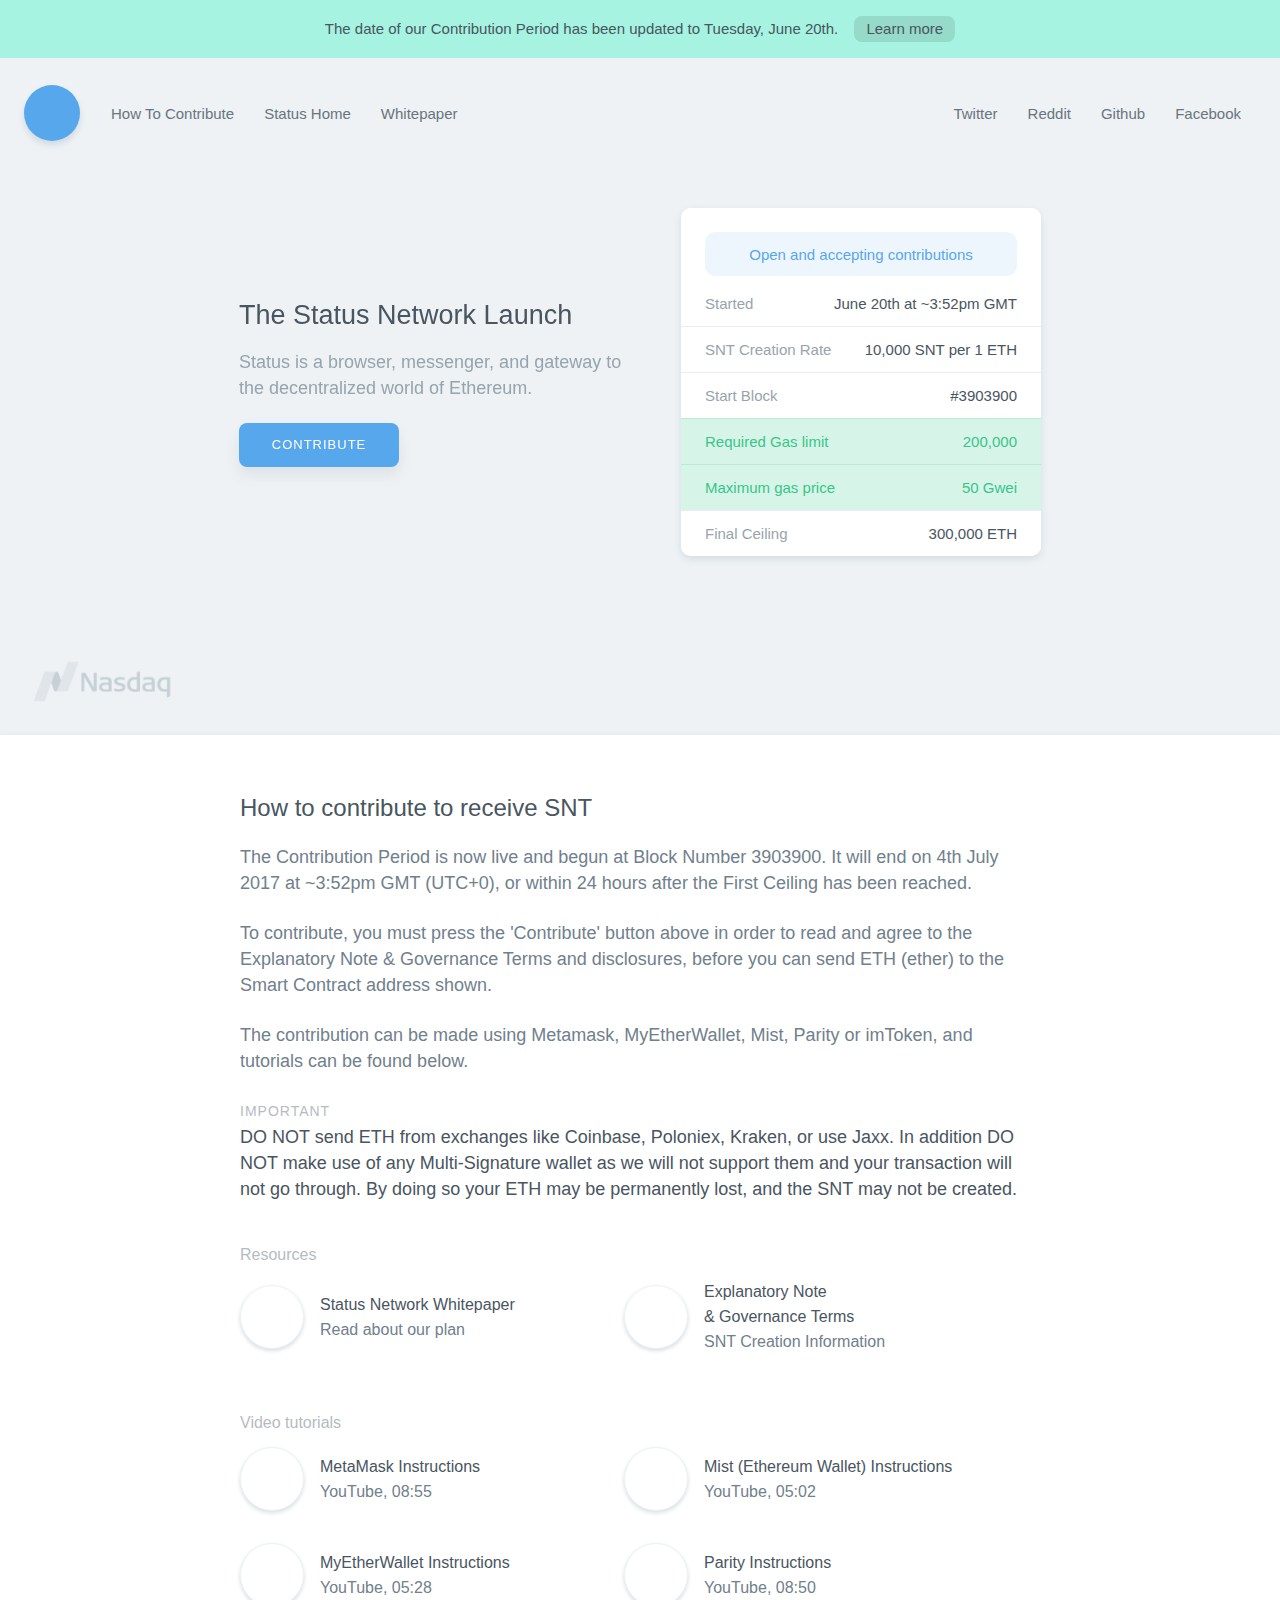
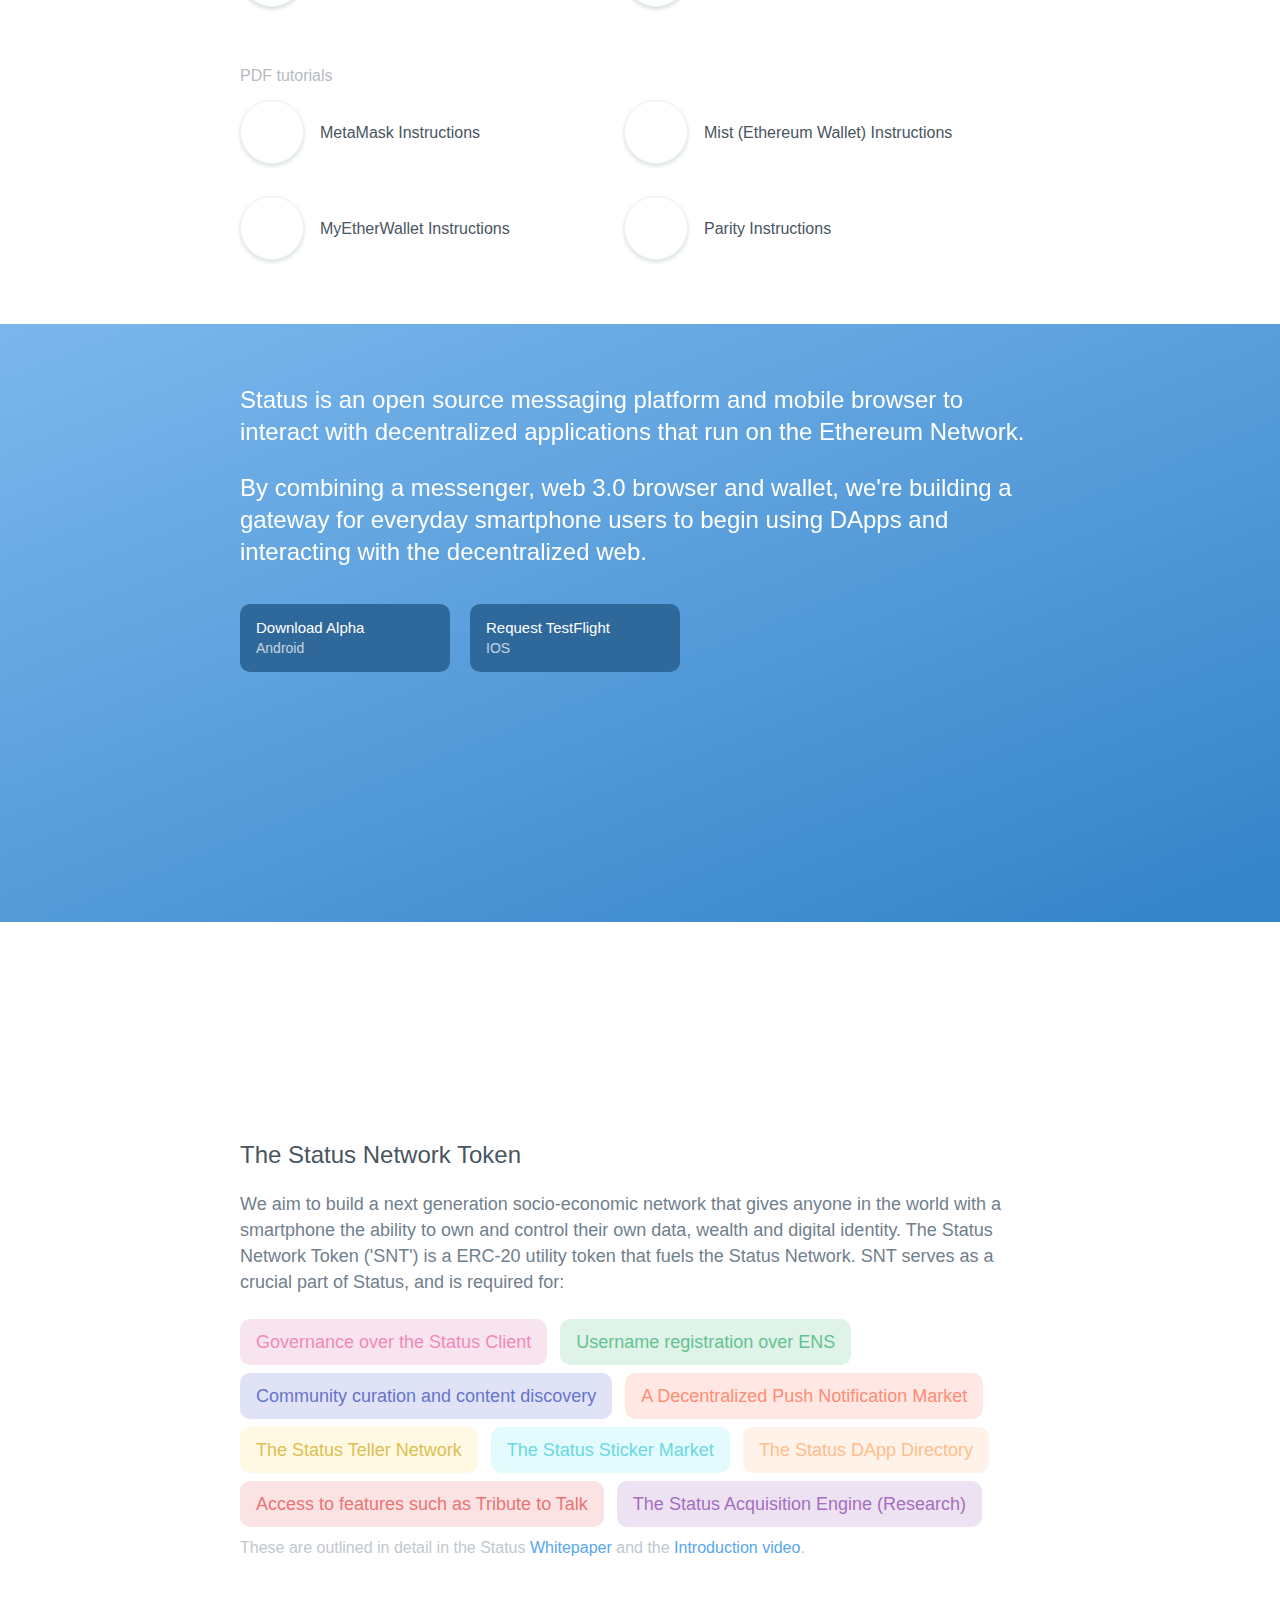
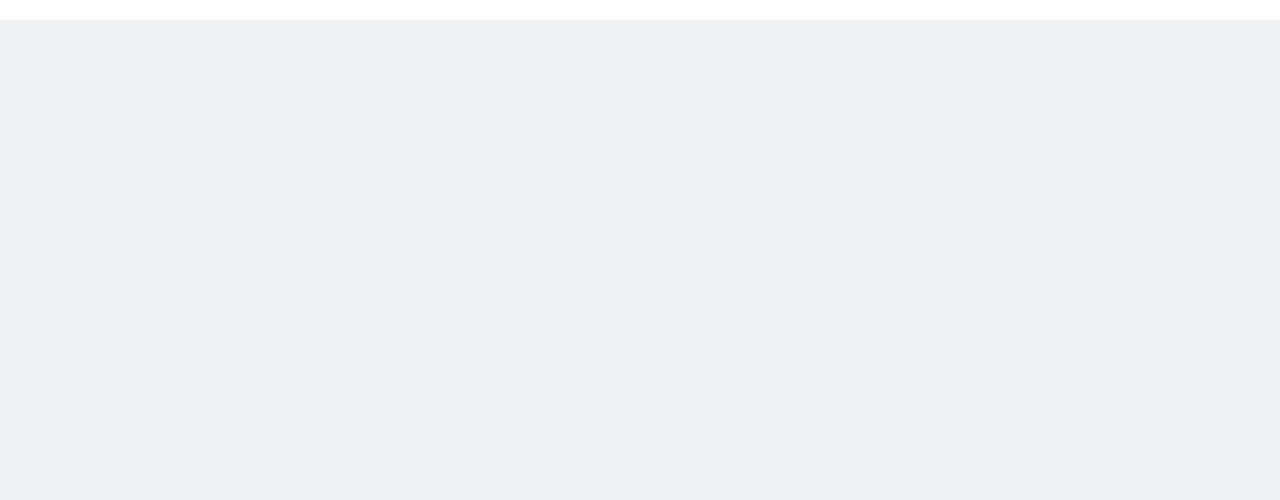
==== commit 1b4a4293: "Merge pull request #52 from andmironov/gh-pages" ====
--- a/index.html
+++ b/index.html
@@ -20,7 +20,7 @@
   <link rel="mask-icon" href="img/new-site/logo-mask.svg" color="4360DF">
 
   <!-- favicon.ico in the root directory -->
-  <link rel="stylesheet" href="css/main.css?v=de25c57">
+  <link rel="stylesheet" href="css/main.css?v=d1cdbc1">
   <meta property="og:title" content="Status Contribution Period" />
 </head>
 
@@ -356,12 +356,12 @@
               <div class="address__label">Start Block</div>
               <div class="address__value">#3903900</div>
             </div>
-            <div class="address__column address__column--third">
-              <div class="address__label">Recommended Gas Limit</div>
+            <div class="address__column address__column--third address__column--highlighted">
+              <div class="address__label"><strong>Required</strong> Gas Limit</div>
               <div class="address__value">200,000</div>
             </div>
-            <div class="address__column address__column--third">
-              <div class="address__label">Maximum Gas Price</div>
+            <div class="address__column address__column--third address__column--highlighted">
+              <div class="address__label"><strong>Maximum</strong> Gas Price</div>
               <div class="address__value">50 Gwei</div>
             </div>
           </div>
@@ -429,6 +429,14 @@
                   <div class="widget-row widget-row--block">
                     <div class="widget-key">Start Block</div>
                     <div class="widget-value">#3903900</div>
+                  </div>
+                  <div class="widget-row widget-row--gas-limit">
+                    <div class="widget-key"><strong>Required</strong> Gas limit</div>
+                    <div class="widget-value">200,000</div>
+                  </div>
+                  <div class="widget-row widget-row--gwei-limit">
+                    <div class="widget-key"><strong>Maximum</strong> gas price</div>
+                    <div class="widget-value">50 Gwei</div>
                   </div>
                   <div class="widget-row widget-row--ceiling">
                     <div class="widget-key">Final Ceiling</div>
--- a/css/main.css
+++ b/css/main.css
@@ -1 +1 @@
-@charset "UTF-8";a,abbr,acronym,address,applet,article,aside,audio,b,big,blockquote,body,canvas,caption,center,cite,code,dd,del,details,dfn,div,dl,dt,em,embed,fieldset,figcaption,figure,footer,form,h1,h2,h3,h4,h5,h6,header,hgroup,html,i,iframe,img,ins,kbd,label,legend,li,mark,menu,nav,object,ol,output,p,pre,q,ruby,s,samp,section,small,span,strike,strong,sub,summary,sup,table,tbody,td,tfoot,th,thead,time,tr,tt,u,ul,var,video{margin:0;padding:0;border:0;font-size:100%;font:inherit;vertical-align:baseline}article,aside,details,figcaption,figure,footer,header,hgroup,menu,nav,section{display:block}body{line-height:1}ol,ul{list-style:none}blockquote,q{quotes:none}blockquote:after,blockquote:before{content:"";content:none}q:after,q:before{content:"";content:none}table{border-collapse:collapse;border-spacing:0}div{box-sizing:border-box}button,input,label,select,textarea{margin:0;border:0;padding:0;display:inline-block;vertical-align:middle;white-space:normal;background:0 0;line-height:1;font-size:13px;font-family:Arial}input:focus{outline:0}input,textarea{box-sizing:content-box}button,input[type=button],input[type=checkbox],input[type=radio],input[type=reset],input[type=submit],select{box-sizing:border-box}input[type=checkbox],input[type=radio]{width:13px;height:13px}input[type=search]{-webkit-appearance:textfield;-webkit-box-sizing:content-box}::-webkit-search-decoration{display:none}button,input[type=button],input[type=reset],input[type=submit]{overflow:visible;width:auto}::-webkit-file-upload-button{padding:0;border:0;background:0 0}textarea{vertical-align:top;overflow:auto}select[multiple]{vertical-align:top}@font-face{font-family:PostGrotesk-Medium;src:url(../fonts/PostGrotesk-Medium.eot);src:url(../fonts/PostGrotesk-Medium.eot?#iefix) format("embedded-opentype"),url(../fonts/PostGrotesk-Medium.woff) format("woff"),url(../fonts/PostGrotesk-Medium.svg#PostGrotesk-Medium) format("svg");font-weight:400;font-style:normal}@font-face{font-family:PostGrotesk-Book;src:url(../fonts/PostGrotesk-Book.eot);src:url(../fonts/PostGrotesk-Book.eot?#iefix) format("embedded-opentype"),url(../fonts/PostGrotesk-Book.woff) format("woff"),url(../fonts/PostGrotesk-Book.svg#PostGrotesk-Book) format("svg");font-weight:400;font-style:normal}body{background-color:#eef2f5;font-family:PostGrotesk-Book,-apple-system,BlinkMacSystemFont,"Segoe UI",Helvetica,Arial,sans-serif;font-weight:400;font-size:15px;line-height:25px;color:#49555f;text-rendering:optimizeLegibility;-webkit-font-smoothing:antialiased}body.popup-open{overflow:hidden}a{color:#49555f;text-decoration:none;transition:opacity .2s ease}.button{display:block;height:44px;line-height:43px;padding:0 20px;font-family:PostGrotesk-Medium,-apple-system,BlinkMacSystemFont,"Segoe UI",Helvetica,Arial,sans-serif;font-size:13px;text-transform:uppercase;text-align:center;letter-spacing:1px;color:#fff;background-color:#57a7ed;box-shadow:0 8px 14px 0 #dee2e5;border-radius:8px;transform:translate3d(0,0,0) scale(1);transition:transform .1s ease,box-shadow .2s ease,background-color .2s ease;-webkit-appearance:none;cursor:pointer}.button:active{transform:translate3d(0,0,0) scale(.99)}.button:disabled{color:#d4d7da;background-color:#fff;box-shadow:0 4px 6px 0 rgba(175,192,202,.28)}.button.button--disabled{color:rgba(255,255,255,.5);box-shadow:none;cursor:default}.button:hover{background-color:#84cfff}.button.button--disabled:hover{cursor:default;color:rgba(255,255,255,.5);background-color:#fff}.button:disabled:hover{color:#d4d7da;cursor:default;background-color:#fff}.floating-button{position:fixed;z-index:900;bottom:32px;left:32px;opacity:0;transform:translate3d(0,40px,0);transition:opacity .1s ease,transform .6s cubic-bezier(.14,.805,.275,1.08)}.floating-button.button--shown{opacity:1;transform:translate3d(0,0,0)}.floating-button.floating-button--hidden{display:none}.floating-button .button{background:#57a7ed;box-shadow:0 5px 6px 0 rgba(0,0,0,.1);border-radius:10px;min-width:120px}.floating-button .button:hover{background-color:#84cfff}@media (max-width:840px){.floating-button{display:none}}.header{position:absolute;margin:0 auto;display:-ms-flexbox;display:flex;-ms-flex-pack:center;justify-content:center;width:100%;z-index:900;top:0;left:0;height:110px;padding:0 24px}.header__inner{width:1280px;display:-ms-flexbox;display:flex;-ms-flex-pack:justify;justify-content:space-between}.header-section{display:-ms-flexbox;display:flex;-ms-flex-align:center;align-items:center}.nav{display:-ms-flexbox;display:flex;-ms-flex-align:start;align-items:flex-start;opacity:.8}.nav:hover{opacity:1}a.logo{display:-ms-flexbox;display:flex;-ms-flex-wrap:nowrap;flex-wrap:nowrap;-ms-flex-pack:center;justify-content:center;-ms-flex-align:center;align-items:center;padding:0;margin:0 16px 0 0;width:56px;height:56px;background:#57a7ed;box-shadow:0 4px 6px 0 rgba(134,157,171,.28);border-radius:50%;transition:transform .1s ease,box-shadow .2s ease,background-color .2s ease}.logo__icon{height:24px;width:24px;background-image:url(../img/new-site/status-symbol.svg);background-size:24px;background-position:left}a.logo:hover{background-color:#84cfff}.nav a{font-size:15px;display:-ms-flexbox;display:flex;-ms-flex-align:center;align-items:center;padding:15px 15px}.header .nav a{color:#49555f;transition:color .2s ease}.header .nav a:hover{color:#57a7ed}.header .nav a.nav__item--blog::before{content:"";width:16px;height:16px;background-image:url(../img/new-site/icon_external.png);background-size:16px;opacity:0;transform:translate3d(5px,0,0) rotate(5deg);margin:0 10px 0 0;transition:transform .2s ease,opacity .2s ease}.header .nav a.nav__item--blog:hover::before{transform:translate3d(0,0,0) rotate(0);opacity:.4}.nav a:hover{opacity:.9}.shares{width:260px;height:50px}.social-links{display:-ms-flexbox;display:flex;-ms-flex-pack:center;justify-content:center}.shares .social-links{-ms-flex-pack:end;justify-content:flex-end}.social-links li.social-link{margin:0 5px}li.social-link a{display:block;width:40px;height:40px;border-radius:50%;background-color:#4d96d5;background-repeat:no-repeat;background-size:20px;background-position:center;transition:transform .2s ease;cursor:pointer}.social-link.social-link--fb a{background-image:url(../img/new-site/icon_fb.svg)}.social-link.social-link--tw a{background-image:url(../img/new-site/icon_tw.svg)}.social-link.social-link--sl a{background-image:url(../img/new-site/icon_sl.svg)}.social-link.social-link--gh a{background-image:url(../img/new-site/icon_gh.svg)}.social-link.social-link--rd a{background-image:url(../img/new-site/icon_rd.svg)}.social-link:hover a{-ms-transform:scale(1.06);transform:scale(1.06)}@media (max-width:840px){.header-section--right{display:none}a.logo{position:absolute;top:70px;left:50%;margin:0 0 0 -28px}.header__inner{-ms-flex-pack:center;justify-content:center}.header{padding:8px 16px;height:auto}.nav a{padding:10px}.nav .to-hide{display:none}.nav a:first-child{padding-left:0}.nav a:last-child{padding-right:0}}.the-iphone{position:relative;width:328px;height:678px;background:#fff;border-radius:40px;z-index:600;box-shadow:15px 10px 25px 0 rgba(33,40,60,.08),0 1px 2px 0 rgba(35,49,60,.15),inset 0 1px 1px 0 rgba(140,152,174,.38),inset 0 0 8px 4px rgba(204,213,221,.82)}.the-iphone-dot{width:7px;height:7px;position:absolute;left:124px;top:26px;transform:translate3d(0,0,0);border-radius:50%;opacity:.5;background:#dae1ea;box-shadow:inset 0 1px 2px 0 #b3b8d0}.the-iphone-line{width:52px;height:7px;position:absolute;left:50%;top:26px;transform:translate3d(-50%,0,0);border-radius:6px;opacity:.5;background:#dae1ea;box-shadow:inset 0 1px 2px 0 #b3b8d0}.the-iphone-screen{width:308px;height:549px;border:1px solid #e7e9f0;background-color:#f3f4f8;position:absolute;left:50%;top:56px;border-radius:4px;transform:translate3d(-50%,0,0);background-image:url(../img/new-site/IOS-Chat_command-send2.png);background-size:308px}.the-iphone-button{width:46px;height:46px;position:absolute;left:50%;bottom:15px;transform:translate3d(-50%,0,0);border-radius:50%;opacity:.5;background:#dae1ea;box-shadow:inset 0 1px 2px 0 #b3b8d0}.the-android{position:relative;width:324px;height:644px;background:#fff;box-shadow:15px 10px 35px 0 rgba(33,40,60,.08),0 1px 2px 0 rgba(35,49,60,.15),inset 0 1px 1px 0 rgba(140,152,174,.38),inset 0 0 8px 4px rgba(204,213,221,.82);border-radius:30px}.the-android-dot{width:8px;height:8px;position:absolute;left:82px;top:25px;border-radius:50%;opacity:.5;background:#dae1ea;box-shadow:inset 0 1px 2px 0 #b3b8d0}.the-android-line{width:93px;height:8px;position:absolute;left:50%;top:25px;transform:translate3d(-50%,0,0);border-radius:5px;opacity:.5;background:#dae1ea;box-shadow:inset 0 1px 2px 0 #b3b8d0}.the-android-screen{width:304px;height:538px;border:1px solid #e7e9f0;background-color:#f3f4f8;position:absolute;left:50%;top:53px;border-radius:4px;transform:translate3d(-50%,0,0);background-image:url(../img/new-site/Android_Chats.png);background-size:304px}.the-android-button{width:94px;height:8px;position:absolute;left:50%;bottom:24px;transform:translate3d(-50%,0,0);border-radius:5px;opacity:.5;background:#dae1ea;box-shadow:inset 0 1px 2px 0 #b3b8d0}.overlay{position:fixed;top:0;left:0;width:100%;height:100%;background-color:rgba(120,135,148,.4);z-index:999;box-sizing:border-box;overflow:auto;opacity:0;transform:translate3d(0,0,0) scale(1);visibility:hidden;transition:visibility .5s linear 0s,opacity .2s ease}.overlay.overlay--shown{transition-delay:0s;visibility:visible;opacity:1;transform:translate3d(0,0,0) scale(1)}.popup{box-sizing:border-box;width:864px;margin:132px auto 40px;background-color:#fff;border-radius:10px;padding:0;position:relative;box-shadow:0 3px 7px 0 rgba(175,192,202,.41);opacity:0;transform:translate3d(0,15px,0) scale(.96);visibility:hidden;transition-delay:.2s;transition:visibility .5s linear 0s,opacity .2s ease,transform .4s cubic-bezier(.175,.885,.135,1.425)}.popup a{color:#57a7ed;text-decoration:none}.popup.popup--shown{transition-delay:0s;visibility:visible;opacity:1;transform:translate3d(0,0,0) scale(1)}.popup__steps{font-size:14px;color:#97a4ad;padding:32px 0 4px 32px}.popup__title{font-family:PostGrotesk-Medium,-apple-system,BlinkMacSystemFont,"Segoe UI",Helvetica,Arial,sans-serif;font-size:22px;line-height:23px;padding:0 0 12px 32px}.popup__text{font-size:18px;line-height:26px;padding:0 32px 24px 32px;color:#70808d}.popup__text h5{font-family:PostGrotesk-Medium,-apple-system,BlinkMacSystemFont,"Segoe UI",Helvetica,Arial,sans-serif;font-size:14px;text-transform:uppercase;letter-spacing:1px;color:#49555f;margin:16px 0 0 0}.popup__button{position:absolute;top:-56px;width:42px;height:42px;background-color:#fff;border-radius:50%;opacity:.7;cursor:pointer;transition:opacity .2s ease}.popup__button:hover{opacity:1}.popup__button:hover{opacity:1}.popup__button::after{content:"";display:block;position:absolute;top:13px;left:13px;width:16px;height:16px;background-size:16px;background-repeat:no-repeat}.popup__button.popup__button--close{right:0}.popup__button.popup__button--close::after{background-image:url(../img/new-site/icon-close.svg)}.popup__button.popup__button--minimize{right:54px}.popup__button.popup__button--minimize::after{background-image:url(../img/new-site/icon-minimize.svg)}.popup__buttons a{margin:0 10px 0 0}.terms{background:#f6f9fa;border:1px solid #e7ecee;border-radius:10px;height:320px;overflow:scroll;font-size:16px;line-height:22px;color:#49555f;padding:16px 16px 16px 24px;margin:0 32px 16px 32px;counter-reset:paragraph}.terms p:before{font-size:small;margin-left:-15px;color:#ccc;content:counter(paragraph) ". ";counter-increment:paragraph}.terms h6{padding-top:15px;padding-bottom:10px;font-weight:600}.terms a{color:#57a7ed}.terms strong{font-weight:700}.terms ul{padding:0 0 25px 0;list-style-type:circle}.terms ul li{margin-left:15px;padding-bottom:5px}.address-wrap{padding:0 0 32px 0}.address__row{display:-ms-flexbox;display:flex;background:#f6f9fa;border:1px solid #e7ecee;border-bottom:0;border-radius:10px;margin:0 32px 0 32px}.address__row:first-child{border-radius:10px 10px 0 0}.address__row:last-child{border-radius:0 0 10px 10px;border-bottom:1px solid #e7ecee}.address__column{width:100%;padding:24px}.address__column.address__column--half{width:50%}.address__column.address__column--third{width:33.3%;border-right:1px solid #e7ecee}.address__column.address__column--half:first-child{border-right:1px solid #e7ecee}.address__column.address__column--third:last-child{border-right:0}.address__label{font-family:PostGrotesk-Medium,-apple-system,BlinkMacSystemFont,"Segoe UI",Helvetica,Arial,sans-serif;font-size:14px;color:#a5b0b9;letter-spacing:1px;text-transform:uppercase;padding:0 0 8px 0}.address__value{font-size:21px;color:#545f69}.terms p{padding:0 0 18px 0}.terms p:last-child{padding:0}.checkbox-wrap{position:relative;padding:12px 32px;display:-ms-flexbox;display:flex;-ms-flex-align:center;align-items:center;-ms-flex-pack:start;justify-content:flex-start}.checkbox-inner{position:relative;width:24px;height:24px;margin:0 16px 0 0}input[type=checkbox]{visibility:hidden;width:24px;height:24px}.checkbox-wrap label{cursor:pointer;position:absolute;width:24px;height:24px;top:0;left:0;background-color:#fff;border:1px solid #ced5d7;border-radius:5px;transition:border-color .2s ease,background-color .2s ease}.checkbox-wrap label:after{content:"";opacity:0;position:absolute;width:16px;height:16px;background-image:url(../img/new-site/icon-checkbox.svg);background-size:16px;top:4px;left:4px;-ms-transform:scale(.8);transform:scale(.8);transition:transform .3s ease,opacity .2s ease}.checkbox-wrap input[type=checkbox]:checked+label:after{opacity:1;-ms-transform:scale(1);transform:scale(1)}.checkbox-wrap input[type=checkbox]:checked+label{background-color:#57a7ed;border-color:#57a7ed}.checkbox-wrap input[type=checkbox]:disabled+label{background-color:#f6f9fa;border-color:#e7ecee}.pseudo-label{font-size:16px;color:#49555f;line-height:24px}.popup__footer{background-color:#f6f9fa;border-top:1px solid #e7ecee;border-radius:0 0 10px 10px;padding:16px 32px 32px 32px;margin:16px 0 0 0}.popup__footer-title{text-align:left;font-size:16px;padding:0 0 24px 0}.input-wrap{width:100%;display:-ms-flexbox;display:flex;-ms-flex-align:center;align-items:center;-ms-flex-pack:end;justify-content:flex-end;position:relative}.button.button--agree{opacity:1}.tooltip{position:absolute;font-size:14px;line-height:17px;color:#fff;background-color:rgba(74,92,105,.8);padding:12px;text-align:center;width:220px;border-radius:8px;top:-72px;right:-37px;opacity:0;transform:translate3d(0,-8px,0) scale(1);visibility:hidden;transition:visibility .5s linear 0s,opacity .2s ease,transform .2s ease}.tooltip.tooltip--shown{transition-delay:0s;visibility:visible;opacity:1;transform:translate3d(0,0,0) scale(1)}.tooltip::after{content:"";position:absolute;width:0;height:0;border-style:solid;border-width:5px 6px 0 6px;border-color:rgba(74,92,105,.8) transparent transparent transparent;bottom:-5px;left:50%;margin:0 0 0 -4px}.popup-name-field{text-align:left;background-color:transparent;color:#49555f;width:200px;padding:0 0;margin:0 24px 0 0;font-family:PostGrotesk-Book,sans-serif;box-sizing:border-box;height:45px;line-height:45px;border-radius:0;border-bottom:1px solid #d2dde1;transition:background-color .2s ease,border-color .2s ease,border-width .2s ease;font-weight:400;font-size:16px}.popup-name-field::-webkit-input-placeholder{color:#aeb5ba}.popup-name-field:focus{border-color:#ced5d7}@media (max-width:960px){.overlay{padding:0 24px;box-sizing:border-box}.popup{width:100%}.address__row{margin:0 16px 0 16px;-ms-flex-wrap:wrap;flex-wrap:wrap}.address__column{padding:16px}.address__column.address__column--long{overflow:scroll}.address__column.address__column--half,.address__column.address__column--third{width:100%;border-right:0;border-bottom:1px solid #e7ecee}.address__column.address__column--half:first-child{border-right:0;border-bottom:1px solid #e7ecee}.address__column.address__column--third:last-child{border-bottom:none}.address__label{padding:0 0 4px 0}.address__value{font-size:18px}}@media (max-width:600px){.overlay{padding:0 16px}.popup{margin:96px auto 64px}.popup__steps{padding:18px 0 4px 16px}.popup__title{font-size:20px;padding:0 0 12px 16px}.popup__text{font-size:16px;line-height:24px;padding:0 16px 16px 16px}.terms{margin:0 16px 16px 16px;padding:12px 12px 12px 24px;height:220px}.checkbox-wrap{padding:8px 16px;-ms-flex-align:start;align-items:flex-start}.checkbox-inner{margin:3px 16px 0 0}.popup__footer{padding:16px 16px 18px 16px}.input-wrap{-ms-flex-direction:column;flex-direction:column}.tooltip{right:50%;top:auto;bottom:-68px;z-index:200;margin:0 -110px 0 0;transform:translate3d(0,8px,0) scale(1)}.tooltip::after{bottom:auto;top:-5px;border-width:0 6px 5px 6px;border-color:transparent transparent rgba(74,92,105,.8) transparent}.popup__footer-title{padding:0 0 12px 0}.popup-name-field{margin:0 16px 12px 16px;width:100%}.button.button--agree{width:100%}.address-wrap{padding:0 0 16px 0}.address-wrap__inner{text-align:left;margin:0 16px 0 16px;padding:12px;font-size:16px;overflow:scroll}}.page{display:-ms-flexbox;display:flex;-ms-flex-direction:column;flex-direction:column;-ms-flex-align:center;align-items:center}.page__inner{width:1120px;position:relative}.page__content-wrap{position:relative;width:1180px;margin:0 0 40px 0;background:#fff;box-shadow:0 -2px 18px 0 rgba(72,89,102,.25);border-radius:10px}.page__content{max-width:800px;margin:0 auto;padding:50px 40px 100px;background:#fff;border-radius:8px}.page__content.page__content--centered{max-width:100%;padding:50px 160px;display:-ms-flexbox;display:flex;-ms-flex-align:center;align-items:center;-ms-flex-direction:column;flex-direction:column;text-align:center}.page__title{font-family:PostGrotesk-Medium,-apple-system,BlinkMacSystemFont,"Segoe UI",Helvetica,Arial,sans-serif;font-size:24px;line-height:30px;margin:0 0 20px 0}.page__subheader{font-size:18px;line-height:26px;margin:0 0 25px 0;color:#92999f}.page__content p{margin:0 0 10px 0}.page__content p a{color:#4957b8}.page__content p strong{font-family:PostGrotesk-Medium,-apple-system,BlinkMacSystemFont,"Segoe UI",Helvetica,Arial,sans-serif}.page__content.page__content--centered .page__title{max-width:500px}.page__content.page__content--centered .page__text{max-width:500px}.page h3{font-family:PostGrotesk-Medium,-apple-system,BlinkMacSystemFont,"Segoe UI",Helvetica,Arial,sans-serif;font-size:22px;margin:32px 0 8px 0}.page h5{font-size:15px;opacity:1;padding:16px}.page__social{width:100%;padding:48px 0}.page__social-buttons{width:100%;display:-ms-flexbox;display:flex;-ms-flex-wrap:nowrap;flex-wrap:nowrap}.page__social-button-wrap{-ms-flex-preferred-size:33.3%;flex-basis:33.3%;-ms-flex-negative:1;flex-shrink:1;-ms-flex-positive:1;flex-grow:1;margin:12px;position:relative;border-radius:8px;border:1px solid #e9eaf4;text-align:center;box-shadow:0 2px 5px 0 rgba(71,91,106,.12);transition:box-shadow .2s ease}.page__social-button-wrap:first-child{margin-left:0}.page__social-button-wrap:last-child{margin-right:0}.page__social-button-wrap:hover{box-shadow:0 4px 10px 0 rgba(71,91,106,.16)}.page__social-button{padding:24px;height:92px;overflow:hidden}.big-button-wrap{margin:48px 0 0 0}.button.button--big{height:56px;line-height:56px;font-size:15px;letter-spacing:1.2px}.button.button--secondary.button--page{display:inline-block;padding:0 40px;background-color:#4a5c69;color:#fff}.button.button--secondary.button--page.button--page--slack{background-color:#e3306d}.button.button--secondary.button--page.button--page--wiki{background-color:#4a55bf}.button.button--secondary.button--page:hover{opacity:.8;background-color:#4a5c69}.button.button--secondary.button--page.button--page--slack:hover{opacity:.8;background-color:#e3306d}.button.button--secondary.button--page.button--page--wiki:hover{opacity:.8;background-color:#4a55bf}.page__social-button-label{display:block;text-align:center;opacity:.6;padding:16px}.page__footer{position:absolute;bottom:0;left:0;width:100%;display:-ms-flexbox;display:flex;text-align:center;font-size:13px;line-height:15px;letter-spacing:1px;font-family:PostGrotesk-Medium,-apple-system,BlinkMacSystemFont,"Segoe UI",Helvetica,Arial,sans-serif;border-bottom-left-radius:8px;border-bottom-right-radius:8px;text-transform:uppercase;border-top:1px solid #e9eaf4}.page__footer .page__footer-link{display:block;text-align:center;width:100%;padding:20px 0;transition:opacity .2s ease}.page__footer .page__footer-link:hover{opacity:.6}@media (max-width:1220px){.page__content-wrap{width:1080px;top:-10px;margin:0 0 30px 0}}@media (max-width:1140px){.page__social{padding:16px 0}.page__social-buttons{-ms-flex-wrap:wrap;flex-wrap:wrap}.page__social-button-wrap{width:100%;-ms-flex-preferred-size:100%;flex-basis:100%}.page__social-button-wrap{margin-left:0;margin-right:0}.page{margin:20px 20px 0 20px}.page__content-wrap{width:100%}.page__content{width:auto}}@media (max-width:840px){.page__content{margin:0 30px;padding:50px 20px 100px}.page__content-wrap{top:-20px;margin:0 0 20px 0}.page__content.page__content--centered{padding:100px 20px}}@media (max-width:767px){.page{margin:0}.page__content,.page__content.page__content--centered{padding:40px 0 80px 0}.page__content-wrap{top:-10px;margin:0}.page__title{font-size:18px;line-height:26px;margin:0 0 10px 0}.page__subheader{font-size:16px;line-height:20px;margin:0 0 15px 0}}.cookie-popup{margin:0 auto;position:relative}.cookie-popup__inner{display:block;right:20px;top:20px;position:fixed;border-radius:8px;background-color:#fff;box-shadow:0 4px 18px 0 rgba(189,208,223,.26);border-radius:8px;padding:30px;z-index:999;opacity:0;transform:translate3d(20px,0,0) scale(.5);transition:transform .4s cubic-bezier(.175,.885,.135,1.425),opacity .2s ease;transition-delay:1.5s}.cookie-popup-text{display:block;width:220px;font-size:16px;padding:0 0 10px 0}.cookie-popup-button{display:inline-block;margin:10px 0 0 0;font-family:PostGrotesk-Medium,-apple-system,BlinkMacSystemFont,"Segoe UI",Helvetica,Arial,sans-serif;text-transform:uppercase;line-height:15px;padding:14px 25px 14px;font-size:13px;letter-spacing:1px;color:#6370ca;background-color:rgba(99,112,202,.1);border-radius:10px}.shown .cookie-popup__inner{opacity:1;transform:translate3d(0,0,0) scale(1)}@media (max-width:767px){.cookie-popup__inner{display:none}}.container-wrap{z-index:2;margin-bottom:480px;background-color:#eef2f5}.container{margin:0 auto;overflow:hidden;position:relative}.slides{display:-ms-flexbox;display:flex;-ms-flex-direction:column;flex-direction:column}.slide{display:-ms-flexbox;display:flex;-ms-flex-direction:column;flex-direction:column;-ms-flex-align:center;align-items:center}.slide__inner{position:relative}.slide__header{margin:0 auto;width:400px;text-align:center}.slide__title{font-family:PostGrotesk-Medium;font-size:24px;line-height:30px;margin:0 0 15px 0}.slide__description{color:#70808d;font-size:16px;line-height:25px}.slide__footer{text-align:center;width:250px;margin:0 auto;color:#70808d;opacity:.6;font-size:15px;line-height:25px}.slide__header--inversed .slide__title{color:#fff}.slide__header--inversed .slide__description{color:#fff;opacity:.6}@media (max-width:840px){.container-wrap{margin-bottom:0}}.text-section{width:800px;margin:0 auto}.text-section h2{font-family:PostGrotesk-Medium,-apple-system,BlinkMacSystemFont,"Segoe UI",Helvetica,Arial,sans-serif;font-size:24px;padding:0 0 24px 0}.text-section .text{font-size:18px;line-height:26px;color:#70808d}.text-section h5{font-family:PostGrotesk-Medium,-apple-system,BlinkMacSystemFont,"Segoe UI",Helvetica,Arial,sans-serif;font-size:14px;text-transform:uppercase;letter-spacing:1px;color:#b6bbbf;margin:0}.text-section .text p{padding:0 0 24px 0}.text-section .text p a{color:#57a7ed}@media (max-width:840px){.text-section{width:100%;padding:0 24px}.text-section h2{font-size:20px;padding:0 0 20px 0}.text-section .text{font-size:16px;line-height:24px}.text-section .text p{padding:0 0 16px 0}}.slide.slide--one .slide__inner{width:100%;position:relative;display:-ms-flexbox;display:flex;-ms-flex-pack:center;justify-content:center;-ms-flex-align:center;align-items:center;-ms-flex-direction:column;flex-direction:column}.intro{padding:150px 24px 100px 24px;display:-ms-flexbox;display:flex;-ms-flex-align:center;align-items:center}.tagline{max-width:442px;padding:0 32px 0 0}.tagline .tagline__title{font-family:PostGrotesk-Medium,-apple-system,BlinkMacSystemFont,"Segoe UI",Helvetica,Arial,sans-serif;color:#49555f;font-size:27px;line-height:35px;margin:0 0 16px 0}.shown .tagline__title{opacity:1;transform:translate3d(0,0,0)}.tagline .tagline__body{color:#97a4ad;font-size:18px;line-height:26px;margin:0 0 22px 0}.shown .tagline__body{opacity:1;transform:translate3d(0,0,0)}.tagline__button{display:-ms-flexbox;display:flex}.tagline__note{color:#57a7ed;font-size:14px;line-height:26px;margin:8px 0 0 0}.tagline__button .button{min-width:120px}.tagline__button .button.button--secondary{display:-ms-flexbox;display:flex;color:#fff;background-color:rgba(255,255,255,.1);box-shadow:none}.shown .tagline__button{opacity:1;transform:translate3d(0,0,0)}.widget-wrap{max-width:360px}.widget{display:-ms-flexbox;display:flex;-ms-flex-direction:column;flex-direction:column;background:#fff;box-shadow:0 3px 7px 0 rgba(175,192,202,.41);border-radius:10px;font-size:15px;color:#97a4ad;min-width:360px}.widget-timer__date{padding:16px 24px 16px 24px}.widget-timer__date.widget-timer__date--center{text-align:center}.intro--open .widget-timer__date,.intro--unavailable .widget-timer__date{display:none}.widget-timer__countdown{width:310px;display:-ms-flexbox;display:flex;margin:0 24px;padding:0 0 16px 0}.widget-timer__countdown.widget-timer__countdown--block{-ms-flex-pack:center;justify-content:center;padding:0 0 16px 0}.intro--open .widget-timer__countdown,.intro--unavailable .widget-timer__countdown{display:none}.countdown-item{display:block;width:25%}.countdown-item.countdown-item--block{width:100%}.widget-timer__block{display:block;text-align:center;font-size:34px;color:#49555f}.countdown-value{display:block;text-align:center;font-size:34px;color:#49555f;padding:0 0 2px 0;opacity:1;transform:translate3d(0,0,0) scalex(1);transition:opacity .2s ease,transform .2s ease}.countdown-value.countdown-value--hidden{opacity:0;transform:translate3d(0,-6px,0) scalex(1)}.countdown-label{display:block;text-align:center}.widget-row{display:-ms-flexbox;display:flex;height:46px;padding:0 24px;-ms-flex-align:center;align-items:center;-ms-flex-pack:justify;justify-content:space-between;background-color:#f6f9fa;border-top:1px solid #ebedf0}.widget-row:first-child{border-radius:10px 10px 0 0}.widget-row:last-child{border-radius:0 0 10px 10px}.intro--open .widget-row,.intro--unavailable .widget-row{background-color:#fff}.intro--open .widget-row.widget-row--status,.intro--unavailable .widget-row.widget-row--status{height:auto;padding:24px 24px 4px 24px;border:0}.intro--open .widget-row.widget-row--started,.intro--unavailable .widget-row.widget-row--started{border:0}.widget-row--status__inner{width:100%;padding:10px 10px 9px 10px;text-align:center;background-color:#eef6fd;border-radius:10px;color:#57a7ed}.intro--unavailable .widget-row--status__inner{background-color:#dbdee1;color:#4a5c69}.widget-value{text-align:right;color:#49555f}@media (max-width:840px){.slide.slide--one{background-color:#f6f9fa}.intro{width:100%;-ms-flex-direction:column;flex-direction:column;padding:140px 0 0 0}.tagline{max-width:100%;width:100%;text-align:center;padding:0 24px 42px 24px;max-width:400px}.tagline .tagline__title{font-size:22px;margin:0 0 6px 0;padding:0 24px 0 24px}.tagline .tagline__body{padding:0 24px 0 24px;margin:0 0 16px 0}.tagline__button .button{margin:0 auto}.widget-wrap{width:100%;max-width:100%}.widget{width:100%;box-shadow:none;background-color:#fff;border-radius:0;border-top:1px solid #ebedf0}.widget-timer__date{text-align:center}.widget-timer__countdown{width:100%;margin:0}.widget-row{background-color:#fff}.intro--open .widget-row.widget-row--status,.intro--unavailable .widget-row.widget-row--status{padding-top:16px}.widget-row:last-child{border-radius:0;border-bottom:1px solid #ebedf0}}.slide.slide--two{background-color:#fff;box-shadow:0 2px 7px 0 rgba(175,192,202,.41);padding:60px 0 8px 0}.text-section .text p.paragraph--warning{color:#49555f}.data{padding:16px 0 0 0}.data-title{color:#b6bbbf;font-size:16px}.data-row{width:100%;display:-ms-flexbox;display:flex;-ms-flex-wrap:wrap;flex-wrap:wrap;padding:12px 0 24px 0}.data-item{width:45%;display:-ms-flexbox;display:flex;-ms-flex-align:center;align-items:center;margin:0 24px 32px 0;cursor:pointer}.data-item__video-preview{-ms-flex-negative:0;flex-shrink:0;position:relative;width:64px;height:64px;background:#fff;box-shadow:0 2px 4px 0 #d6dee1;border:1px solid #ecf1f3;border-radius:50%;background-size:cover;transition:transform .2s ease,box-shadow .2s ease}.data-item__video-title{font-family:PostGrotesk-Medium,-apple-system,BlinkMacSystemFont,"Segoe UI",Helvetica,Arial,sans-serif;padding:0 16px 0 0;font-size:16px;color:#49555f;transition:color .2s ease;padding:0 16px 0 16px}.data-item__icon{width:64px;height:64px;-ms-flex-negative:0;flex-shrink:0;background-color:#fff;border:1px solid #ecf1f3;box-shadow:0 2px 4px 0 #d6dee1;border-radius:50%;display:-ms-flexbox;display:flex;-ms-flex-align:center;align-items:center;-ms-flex-pack:center;justify-content:center;transform:translate3d(0,0,0);transition:transform .2s ease,box-shadow .2s ease}.data-item__video-preview .data-item__icon{width:32px;height:32px;position:absolute;left:50%;top:50%;box-shadow:none;margin:-16px 0 0 -16px;border:0;z-index:200;background-color:rgba(255,255,255,0)}.data-item:hover .data-item__icon{box-shadow:0 3px 5px 0 #cad5db;transform:translate3d(0,-1px,0)}.data-item:hover .data-item__video-preview{box-shadow:0 3px 5px 0 #cad5db;transform:translate3d(0,-1px,0)}.data-item:hover .data-item__video-preview .data-item__icon{box-shadow:none;transform:translate3d(0,0,0) scale(1)}.data-item.data-item--unavailable:hover .data-item__icon{box-shadow:0 2px 4px 0 #d6dee1;transform:translate3d(0,0,0)}.data-item__symbol{width:32px;height:32px;background-size:32px}.data-item__video-preview .data-item__symbol{width:32px;height:32px;background-size:32px}.data-item__symbol-file{background-image:url(../img/new-site/icon-file.svg)}.data-item__symbol-file--unavailable{background-image:url(../img/new-site/icon-file-unavailable.svg)}.data-item__symbol-video{background-image:url(../img/new-site/icon-video.svg)}.data-item__symbol-video--white{background-image:url(../img/new-site/icon-video.svg)}.data-item__symbol-video--unavailable{background-image:url(../img/new-site/icon-video-unavailable.svg)}.data-item__text{padding:0 0 0 16px}.data-item__title{font-family:PostGrotesk-Medium,-apple-system,BlinkMacSystemFont,"Segoe UI",Helvetica,Arial,sans-serif;font-size:16px;color:#49555f;transition:color .2s ease;padding:0 16px 0 0}.data-item:hover .data-item__title,.data-item:hover .data-item__video-title{color:#57a7ed}.data-item.data-item--unavailable:hover .data-item__title{color:#49555f}.data-item__description{font-size:16px;color:#70808d}@media (max-width:840px){.slide.slide--two{padding:32px 0 0 0}.data-item{width:100%;margin:0 0 20px 0}}.slide.slide--three{background-image:linear-gradient(-202deg,#7bb7ed 0,#3685c9 95%);padding:60px 0}.slide.slide--three .text-section .text,.slide.slide--three .text-section h2{color:#fff}.slide.slide--three .text-section{position:relative;z-index:200}.slide.slide--three .text-section .text{color:#fff;font-size:24px;line-height:32px}.app{position:relative;width:1035px;height:190px;margin:0 auto;z-index:100}.app-inner{position:absolute;width:1035px;height:537px;margin:-30px auto 0;background-size:1035px;background-image:url(../img/new-site/phone@2x.png)}.phones{position:relative;height:740px;width:540px;margin:0 auto}.phone-wrap{position:absolute}.phone-wrap.phone-wrap--iphone{z-index:100}.phone-wrap.phone-wrap--android{left:216px;top:80px;z-index:200}.app-buttons{display:-ms-flexbox;display:flex;margin:12px 0 0 0}.app-button{display:block;width:210px;height:68px;padding:16px;box-sizing:border-box;margin:0 20px 0 0;background-color:#2f699b;border-radius:10px;position:relative;transform:translate3d(0,0,0);transition:box-shadow .2s ease,transform .2s ease,background-color .2s ease}.app-button:hover{background-color:#397eb9}.app-button__title{display:block;color:#fff;font-size:15px;line-height:15px;padding:0 0 6px 0}.app-button__platform{display:block;color:#fff;font-size:14px;line-height:15px;opacity:.7}.app-button__icon{display:block;width:52px;height:52px;position:absolute;right:8px;top:8px;background-size:52px;opacity:.8}.app-button--android .app-button__icon{background-image:url(../img/new-site/icon-android2.svg)}.app-button--ios .app-button__icon{background-image:url(../img/new-site/icon-apple2.svg)}@media (max-width:1140px){.slide.slide--three .slide__inner{width:100%}.slide.slide--three .slide__inner .sections{width:100%}}@media (max-width:840px){.slide.slide--three{padding:32px 0}.slide.slide--three .text-section .text{font-size:20px;line-height:26px}.app{position:relative;width:100%;height:140px}.app-inner{position:absolute;left:50%;margin:-30px 0 0 -400px;width:800px;height:415px;background-size:800px;transform:translate3d(0,0,0)!important}}@media (max-width:767px){.app-buttons{display:-ms-flexbox;display:flex;-ms-flex-direction:column;flex-direction:column;margin:8px 0 0 0}.app-button{width:100%;margin:0 0 12px 0}}.slide.slide--four{padding:220px 0 60px 0;background-color:#fff}.list{padding:0}.list li{padding:10px 16px;color:#57a7ed;background-color:#eef6fd;display:inline-block;margin:0 8px 8px 0;border-radius:10px}.list li:nth-child(1){color:#f189ba;background-color:#f8e4ee}.list li:nth-child(2){color:#63c38f;background-color:#e0f3e9}.list li:nth-child(3){color:#6673ce;background-color:#e0e3f5}.list li:nth-child(4){color:#ff8c74;background-color:#ffe8e3}.list li:nth-child(5){color:#ddbe51;background-color:#fff9e4}.list li:nth-child(6){color:#6bd8e2;background-color:#e4fbfd}.list li:nth-child(7){color:#ffbd8b;background-color:#fff2e8}.list li:nth-child(8){color:#ea7474;background-color:#fbe3e3}.list li:nth-child(9){background-color:#ede2f2;color:#a56ebf}.text-footer{font-size:16px;color:#c1c8ce}.text-footer a{color:#57a7ed}@media (max-width:840px){.slide.slide--four{padding:210px 0 30px 0}.slide.slide--four .text-section{padding:0}.slide.slide--four .text-section h2{padding:0 24px 20px 24px}.slide.slide--four .text-section .text p{padding:0 24px 16px 24px}.list li{display:block;border-radius:0;margin:0;padding:10px 24px}.text-footer{padding:16px 24px}}.slide.slide--five{background-color:#fff;padding:90px 0 0 0;border-top:1px solid #e7edf0}.email-section{position:relative;display:-ms-flexbox;display:flex;-ms-flex-direction:column;flex-direction:column;-ms-flex-align:center;align-items:center}.email-section__text .text{text-align:center;max-width:648px;padding:0 24px}.email-section__text .text p{font-size:24px;line-height:32px;color:#70808d}.email-section .email-form{margin:24px 0 0 0;padding:0}.email-section__text h2{font-family:PostGrotesk-Medium,-apple-system,BlinkMacSystemFont,"Segoe UI",Helvetica,Arial,sans-serif;margin:0 0 16px 0;color:#49555f;font-size:24px;line-height:30px}.email-section__text p{color:#8d99a4;font-size:18px;line-height:26px}@media (max-width:1120px){.email-section{display:-ms-flexbox;display:flex;-ms-flex-direction:column;flex-direction:column;-ms-flex-align:center;align-items:center}.email-section__text{width:100%;max-width:500px;text-align:center;padding:0 0 20px 0}.email-section .email-form{position:static;width:240px;margin:0 auto}}@media (max-width:840px){.slide.slide--five{padding:40px 0 0 0}.email-section__text .text p{font-size:20px;line-height:26px}}.email-form{display:-ms-flexbox;display:flex;width:480px;position:relative}.email-form.email-form--error .email-form__inner{animation-duration:.6s;animation-fill-mode:both;animation-name:shakeIt;animation-timing-function:ease}.email-form a{color:#3685c9;font-family:PostGrotesk-Medium,-apple-system,BlinkMacSystemFont,"Segoe UI",Helvetica,Arial,sans-serif}.email-form__responces{position:relative;color:#8d99a4;width:100%;text-align:left;margin:10px 0 0 0;font-size:14px;line-height:16px;height:120px}.email-form__error-message{opacity:0;transform:translate3d(0,10px,0);transition:transform .2s ease,opacity .2s ease}.email-form__error-message.email-form__error-message--shown{opacity:1;transform:translate3d(0,0,0)}.email-form__success-message{width:100%;padding:15px;font-size:15px;border-radius:8px;text-align:left;background-color:#3e4c59;color:#fff;line-height:22px;opacity:0;transform:translate3d(0,10px,0) scaleX(.94) scaleY(.94);transition:transform .4s cubic-bezier(.32,.092,0,1.3),opacity .2s ease}.email-form__success-message::after{content:"";position:absolute;top:-5px;left:10px;width:0;height:0;margin:0 0 0 -7px;border-left:14px solid transparent;border-right:14px solid transparent;border-bottom:14px solid #3e4c59}.email-form__success-message.email-form__success-message--shown{opacity:1;transform:translate3d(0,0,0) scaleX(1) scaleY(1)}.email-form__inner{display:-ms-flexbox;display:flex;width:480px;position:relative}.email-form__input{height:45px;line-height:45px;border-radius:8px!important}.email-form__input--email{text-align:left;background-color:#f2f6f8;color:#49555f;width:310px;padding:0 15px;margin:0 10px 0 0;font-family:PostGrotesk-Book,sans-serif;box-sizing:border-box;transition:background-color .2s ease;font-weight:400;font-size:16px}input.email-form__input--email:disabled{color:#aeb5ba;background-color:#f7fafb;opacity:1}.email-form--valid .email-form__input--email{color:rgba(255,255,255,.4);background-image:url(../img/new-site/icon_valid2.png);background-size:24px;background-repeat:no-repeat;background-position:right 10px center}.email-form__input--email::-webkit-input-placeholder{color:#aeb5ba}.email-form__input--email::-moz-placeholder{color:#aeb5ba}.email-form__input--email:-ms-input-placeholder{color:#aeb5ba}.email-form__input--email:-moz-placeholder{color:rgba(255,255,255,.6)}.email-form input[type=submit]{width:160px;-ms-flex-negative:0;flex-shrink:0;-ms-flex-positive:0;flex-grow:0;background-color:#d7e9fa;color:#57a7ed;box-shadow:none}.email-form input[type=submit]:hover{background-color:#cae1f7}.email-form input[type=submit]:disabled{cursor:default;color:#8cc2f2}.email-form input[type=submit]:disabled:hover{background-color:#cae1f7}@media (max-width:1120px){.email-form__inner{width:240px;-ms-flex-direction:column;flex-direction:column}.email-form__input--email{width:100%;margin:0 0 10px 0;text-align:center}.email-form input[type=submit]{width:100%}}@media (max-width:840px){.email-form__responces{height:auto;margin-bottom:16px}}@keyframes shakeIt{0%,100%{transform:translate3d(0,0,0)}20%,60%{transform:translate3d(-4px,0,0)}40%,80%{transform:translate3d(4px,0,0)}}.logos{width:1280px;display:-ms-flexbox;display:flex;position:relative;padding:0 0 24px 0;-ms-flex-pack:justify;justify-content:space-between;-ms-flex-align:center;align-items:center;-ms-flex-wrap:wrap;flex-wrap:wrap}.logo-header{font-size:15px;color:#97a4ad;text-align:center;position:absolute;top:12px;width:100%;left:0;display:none}.media-logo{display:block;background-size:100%;opacity:.8;-ms-transform:scale(.88);transform:scale(.88);transition:opacity .2s ease;-ms-flex-negative:0;flex-shrink:0}.media-logo:hover{opacity:1}.media-logo--coindesk{width:156px;height:42px;background-image:url(../img/new-site/logo-coindesk.png)}.media-logo--nasdaq{margin-top:-4px;width:156px;height:45px;background-image:url(../img/new-site/logo-nasdaq.png)}.media-logo--cointelegraph{width:263px;height:55px;background-image:url(../img/new-site/logo-cointelegraph.png)}.media-logo--yahoo{width:103px;height:35px;background-image:url(../img/new-site/logo-yahoo.png)}.media-logo--ethnews{width:163px;height:33px;background-image:url(../img/new-site/logo-ethnews.png)}.media-logo--etherreview{width:113px;height:52px;background-image:url(../img/new-site/logo-etherreview.png)}@media (max-width:1280px){.logos{width:100%;padding:0 24px 24px 24px}}@media (max-width:840px){.logos{width:100%;background-color:#fff;padding:34px 0 16px 0;border-bottom:1px solid #ebedf0;-ms-flex-pack:center;justify-content:center}.logo-header{display:block}.media-logo{opacity:1;margin:16px}.media-logo--nasdaq{width:107px;height:30px}.media-logo--coindesk{width:101px;height:27px}.media-logo--cointelegraph{width:171px;height:37px}.media-logo--yahoo{width:67px;height:23px}.media-logo--ethnews{width:106px;height:21px}.media-logo--etherreview{width:73px;height:34px}}.tokens{position:relative;top:0;height:300px;width:1000px;margin:0 auto 0}.token-wrap{position:absolute;opacity:0;transition:transform 2.2s cubic-bezier(.14,.805,.275,1.08),opacity .4s ease}.token{width:100%;height:100%;border-radius:50%;background:#fff;box-shadow:0 4px 6px 0 rgba(175,192,202,.28)}.token-wrap:nth-child(1){display:none}.token-wrap:nth-child(2){width:64px;height:64px;top:12px;left:-32px;transition-delay:1.4s;transform:translate3d(-60px,90px,0)}.token-wrap:nth-child(3){width:46px;height:46px;top:47px;left:154px;transition-delay:1.6s;transform:translate3d(-70px,140px,0)}.token-wrap:nth-child(3) .token::after{-ms-transform:scale(.7);transform:scale(.7)}.token-wrap:nth-child(4){width:46px;height:46px;top:25px;left:292px;transition-delay:1.45s;transform:translate3d(-90px,150px,0)}.token-wrap:nth-child(4) .token::after{-ms-transform:scale(.7);transform:scale(.7)}.token-wrap:nth-child(5){width:46px;height:46px;top:181px;left:79px;transition-delay:1.5s;transform:translate3d(-40px,180px,0)}.token-wrap:nth-child(5) .token::after{-ms-transform:scale(.8);transform:scale(.8)}.token-wrap:nth-child(6){width:54px;height:54px;top:187px;left:227px;transition-delay:1.6s;transform:translate3d(-20px,100px,0)}.token-wrap:nth-child(7){width:54px;height:54px;top:130px;left:387px;transition-delay:1.7s;transform:translate3d(-30px,190px,0)}.token-wrap:nth-child(7) .token::after{-ms-transform:scale(.9);transform:scale(.9)}.token-wrap:nth-child(8){width:62px;height:62px;top:0;left:521px;transition-delay:1.4s;transform:translate3d(-40px,180px,0)}.token-wrap:nth-child(9){width:50px;height:50px;top:102px;left:612px;transition-delay:1.56s;transform:translate3d(-40px,160px,0)}.token-wrap:nth-child(9) .token::after{-ms-transform:scale(.7);transform:scale(.7)}.token-wrap:nth-child(10){width:48px;height:48px;top:69px;right:462px;transition-delay:1.3s;transform:translate3d(20px,190px,0)}.token-wrap:nth-child(10) .token::after{-ms-transform:scale(.7);transform:scale(.7)}.token-wrap:nth-child(11){width:58px;height:58px;top:170px;right:355px;transition-delay:1.4s;transform:translate3d(30px,110px,0)}.token-wrap:nth-child(12){width:54px;height:54px;top:101px;right:221px;transition-delay:1.5s;transform:translate3d(20px,130px,0)}.token-wrap:nth-child(12) .token::after{-ms-transform:scale(.9);transform:scale(.9)}.token-wrap:nth-child(13){width:48px;height:48px;top:50px;right:104px;transition-delay:1.6s;transform:translate3d(20px,140px,0)}.token-wrap:nth-child(13) .token::after{-ms-transform:scale(.9);transform:scale(.9)}.token-wrap:nth-child(14){width:48px;height:48px;top:237px;right:504px;transition-delay:1.7s;transform:translate3d(40px,120px,0)}.token-wrap:nth-child(14) .token::after{-ms-transform:scale(.8);transform:scale(.8)}.token-wrap:nth-child(15){width:48px;height:48px;top:233px;right:142px;transition-delay:1.8s;transform:translate3d(30px,140px,0)}.token-wrap:nth-child(16){width:64px;height:64px;top:130px;right:-40px;transition-delay:1.4s;transform:translate3d(20px,140px,0)}.shown .token-wrap{opacity:1;transform:translate3d(0,0,0)}.token{animation:floatUp 12s ease-in-out infinite}.token-wrap:nth-child(2) .token{animation-delay:1}.token-wrap:nth-child(3) .token{animation-delay:1.2s}.token-wrap:nth-child(4) .token{animation-delay:1.4s}.token-wrap:nth-child(5) .token{animation-name:floatDown;animation-delay:1.6s}.token-wrap:nth-child(6) .token{animation-delay:1.8s}.token-wrap:nth-child(7) .token{animation-name:floatDown;animation-delay:2s}.token-wrap:nth-child(8) .token{animation-delay:2.2s}.token-wrap:nth-child(9) .token{animation-name:floatDown;animation-delay:2.4s}.token-wrap:nth-child(10) .token{animation-delay:2.6s}.token-wrap:nth-child(11) .token{animation-delay:2.6s}.token-wrap:nth-child(12) .token{animation-name:floatDown;animation-delay:1.4s}.token-wrap:nth-child(13) .token{animation-name:floatDown;animation-delay:1.4s}.token-wrap:nth-child(14) .token{animation-delay:2.6s}.token-wrap:nth-child(15) .token{animation-delay:2.6s}@keyframes floatUp{0%{transform:translatey(0)}50%{transform:translatey(-26px)}100%{transform:translatey(0)}}@keyframes floatDown{0%{transform:translatey(0)}50%{transform:translatey(26px)}100%{transform:translatey(0)}}.token-wrap.token-wrap--status{left:50%;top:50%;margin:-58px 0 0 -58px;width:116px;height:116px;transition-delay:0s;transform:translate3d(0,80px,0) scale(.8);transition:transform 1s cubic-bezier(.14,.805,.275,1.08),opacity .4s ease}.shown .token-wrap.token-wrap--status{opacity:1;transform:translate3d(0,0,0) scale(1)}.token.token--status{background:#5b6dee;box-shadow:0 8px 16px 0 rgba(83,88,120,.15)}.token::after{content:"";position:absolute;left:50%;top:50%;margin:-10px 0 0 -10px;width:20px;height:20px;background-image:url(../img/new-site/user.svg);background-size:20px}.token.token--blue::after{background-image:url(../img/new-site/user-blue.svg)}.token.token--pink::after{background-image:url(../img/new-site/user-pink.svg)}.token.token--orange::after{background-image:url(../img/new-site/user-orange.svg)}.token.token--purple::after{background-image:url(../img/new-site/user-purple.svg)}.token.token--green::after{background-image:url(../img/new-site/user-green.svg)}.token.token--status::after{content:"";position:absolute;left:50%;top:50%;margin:-25px 0 0 -25px;width:50px;height:50px;background-image:url(../img/new-site/status-symbol.svg);background-size:50px}.tokens{width:800px}.token-wrap:nth-child(2){top:22px;left:-32px}.token-wrap:nth-child(3){top:47px;left:114px}.token-wrap:nth-child(4){top:75px;left:272px}.token-wrap:nth-child(8){top:0;left:421px}.token-wrap:nth-child(9){top:212px;left:512px}.token-wrap:nth-child(10){top:69px;right:362px}.token-wrap:nth-child(14){top:267px;right:264px}@media (max-width:1080px){.tokens{position:absolute;left:50%;margin:0 0 0 -540px}}@media (max-width:767px){.tokens{top:20px}.token-wrap.token-wrap--status{margin:-36px 0 0 -36px;width:72px;height:72px;transition:transform 1s cubic-bezier(.14,.805,.275,1.08),opacity .4s ease}.token.token--status::after{content:"";margin:-16px 0 0 -16px;width:32px;height:32px;background-image:url(../img/new-site/status-symbol.svg);background-size:32px}.token-wrap:nth-child(2){width:40px;height:40px;top:32px;left:348px}.token-wrap:nth-child(2){width:46px;height:46px;top:10px;left:424px}.token-wrap:nth-child(3){width:38px;height:38px;top:65px;left:492px}.token-wrap:nth-child(4){display:none}.token-wrap:nth-child(5){width:40px;height:40px;top:41px;left:349px}.token-wrap:nth-child(6){width:40px;height:40px;top:240px;left:467px}.token-wrap:nth-child(7){width:46px;height:46px;top:100px;left:407px}.token-wrap:nth-child(8){width:46px;height:46px;top:210px;left:371px}.token-wrap:nth-child(9){display:none}.token-wrap:nth-child(10){width:40px;height:40px;top:69px;right:442px}.token-wrap:nth-child(11){width:44px;height:44px;top:210px;right:445px}.token-wrap:nth-child(12){width:50px;height:50px;top:0;right:371px}.token-wrap:nth-child(13){top:111px;right:384px}.token-wrap:nth-child(14){width:40px;height:40px;top:250px;right:370px}.token-wrap:nth-child(15){display:none}.token::after{margin:-7px 0 0 -7px;width:14px;height:14px;background-size:14px}}.dot-wrap{position:absolute;width:50px;height:50px;-ms-transform:scale(.8);transform:scale(.8)}.dot{width:50px;height:50px;background:#b8e170;box-shadow:0 5px 6px 0 rgba(83,88,120,.07);border-radius:50%;position:relative}.dot.dot--white{background:#fff}.dot.dot--purple{background:#ac8bed;-ms-transform:scale(1.5);transform:scale(1.5)}.dot.dot--blue{background:#97cefe;-ms-transform:scale(1.2);transform:scale(1.2)}.dot.dot--pink{background:#f189ba}.dot.dot--green{background:#a5f3b2;-ms-transform:scale(1.3);transform:scale(1.3)}.dot.dot--status{width:124px;height:124px;background:#fff;box-shadow:0 5px 6px 0 rgba(83,88,120,.07)}.dot-icon{width:24px;height:24px;position:absolute;left:50%;top:50%;margin:-12px 0 0 -12px;background-size:24px;background-image:url(../img/new-site/icon-person.svg)}.dot.dot--status .dot-icon{width:56px;height:56px;background-size:56px;background-image:url(../img/new-site/icon-status.svg);margin:-28px 0 0 -28px}.the-iphone{position:relative;width:328px;height:678px;background:#fff;border-radius:40px;z-index:600;box-shadow:15px 10px 25px 0 rgba(33,40,60,.08),0 1px 2px 0 rgba(35,49,60,.15),inset 0 1px 1px 0 rgba(140,152,174,.38),inset 0 0 8px 4px rgba(204,213,221,.82)}.the-iphone-dot{width:7px;height:7px;position:absolute;left:124px;top:26px;transform:translate3d(0,0,0);border-radius:50%;opacity:.5;background:#dae1ea;box-shadow:inset 0 1px 2px 0 #b3b8d0}.the-iphone-line{width:52px;height:7px;position:absolute;left:50%;top:26px;transform:translate3d(-50%,0,0);border-radius:6px;opacity:.5;background:#dae1ea;box-shadow:inset 0 1px 2px 0 #b3b8d0}.the-iphone-screen{width:308px;height:549px;border:1px solid #e7e9f0;background-color:#f3f4f8;position:absolute;left:50%;top:56px;border-radius:4px;transform:translate3d(-50%,0,0);background-image:url(../img/new-site/IOS-Chat_command-send2.png);background-size:308px}.the-iphone-button{width:46px;height:46px;position:absolute;left:50%;bottom:15px;transform:translate3d(-50%,0,0);border-radius:50%;opacity:.5;background:#dae1ea;box-shadow:inset 0 1px 2px 0 #b3b8d0}.the-android{position:relative;width:324px;height:644px;background:#fff;box-shadow:15px 10px 35px 0 rgba(33,40,60,.08),0 1px 2px 0 rgba(35,49,60,.15),inset 0 1px 1px 0 rgba(140,152,174,.38),inset 0 0 8px 4px rgba(204,213,221,.82);border-radius:30px}.the-android-dot{width:8px;height:8px;position:absolute;left:82px;top:25px;border-radius:50%;opacity:.5;background:#dae1ea;box-shadow:inset 0 1px 2px 0 #b3b8d0}.the-android-line{width:93px;height:8px;position:absolute;left:50%;top:25px;transform:translate3d(-50%,0,0);border-radius:5px;opacity:.5;background:#dae1ea;box-shadow:inset 0 1px 2px 0 #b3b8d0}.the-android-screen{width:304px;height:538px;border:1px solid #e7e9f0;background-color:#f3f4f8;position:absolute;left:50%;top:53px;border-radius:4px;transform:translate3d(-50%,0,0);background-image:url(../img/new-site/Android_Chats.png);background-size:304px}.the-android-button{width:94px;height:8px;position:absolute;left:50%;bottom:24px;transform:translate3d(-50%,0,0);border-radius:5px;opacity:.5;background:#dae1ea;box-shadow:inset 0 1px 2px 0 #b3b8d0}.news{width:100%;font-size:15px;line-height:22px;padding:16px 0;background:#a5f3e0;color:#49555f;text-align:center}.news.news--dark{background-color:#4a5c69;color:#fff}.news a{display:inline-block;padding:2px 12px;border-radius:8px;color:#49555f;background-color:#96dac9;margin:0 0 0 12px;transition:background-color .2s ease,color .2s ease}.news a:hover{background-color:rgba(255,255,255,.8)}@media (max-width:600px){.news{padding:6px 16px}.news a{font-family:PostGrotesk-Medium,-apple-system,BlinkMacSystemFont,"Segoe UI",Helvetica,Arial,sans-serif;display:inline;background-color:transparent;padding:0;margin:0;text-decoration:underline}}.footer{position:fixed;width:100%;bottom:0;left:0;z-index:-1;display:-ms-flexbox;display:flex;-ms-flex-pack:center;justify-content:center;background-color:#4a5c69;border-top:100px solid #4a5c69}.footer.footer--page{position:static;margin:-96px 0 0 0;border-top:56px solid #4a5c69}.footer-inner{display:-ms-flexbox;display:flex;-ms-flex-pack:justify;justify-content:space-between;width:1080px}.footer-logo-wrap{width:280px;display:-ms-flexbox;display:flex}.footer-logo-wrap__inner{display:-ms-flexbox;display:flex;-ms-flex-direction:column;flex-direction:column;-ms-flex-pack:justify;justify-content:space-between;padding:65px 0 75px 0}.footer-logo{width:52px;height:52px;background-size:52px;background-image:url(../img/new-site/footer-logo@2x.png)}.footer-address{color:#fff;padding:20px 0 0 0;opacity:.5}.footer-table{display:-ms-flexbox;display:flex}.footer-table__column{box-sizing:border-box;padding:60px 40px}.footer-header{color:#fff;opacity:.5;font-size:17px;margin:0 0 40px 0}.footer-link{height:32px;line-height:32px;font-size:16px;margin:0 0 15px 0}.footer-link a{display:-ms-flexbox;display:flex;-ms-flex-align:center;align-items:center}.footer-icon{display:inline-block;width:32px;height:32px;background-color:rgba(255,255,255,.1);border-radius:50%;margin:0 15px 0 0;background-repeat:no-repeat;background-size:24px;background-position:center}.footer-link--fb .footer-icon{background-image:url(../img/new-site/icon_fb.svg)}.footer-link--tw .footer-icon{background-image:url(../img/new-site/icon_tw2.svg)}.footer-link--sl .footer-icon{background-image:url(../img/new-site/icon_sl2.svg)}.footer-link--gh .footer-icon{background-image:url(../img/new-site/icon_gh2.svg)}.footer-link--rd .footer-icon{background-image:url(../img/new-site/icon_rd2.svg)}.footer-link--yt .footer-icon{background-image:url(../img/new-site/icon_yt.svg)}.footer-link a{color:#fff}.footer-link a:hover{opacity:.8}.language-switcher{font-family:PostGrotesk-Book,-apple-system,BlinkMacSystemFont,"Segoe UI",Helvetica,Arial,sans-serif;color:#fff;-webkit-appearance:none;font-size:16px;line-height:32px;padding:0 24px 0 0;background-image:url(../img/new-site/icon_dropdown-white.svg);background-size:24px;background-repeat:no-repeat;background-position:right center}.language-switcher:focus{outline:0}@media (max-width:1140px){.footer-inner{width:820px;-ms-flex-pack:distribute;justify-content:space-around}.footer-logo-wrap{width:200px}}@media (max-width:767px){.footer{position:static;border-top:0}.footer.footer--page{border-top:100px solid #4a5c69}.footer-inner{padding:30px 0 0 0;-ms-flex-direction:column;flex-direction:column}.footer-table{-ms-flex-direction:column;flex-direction:column;-ms-flex-align:center;align-items:center;-ms-flex-pack:center;justify-content:center}.footer-table__column{text-align:center;padding:10px 16px}.footer-logo-wrap{width:auto;-ms-flex-order:2;order:2}.footer-header{margin:0 0 10px 0}.footer-logo-wrap__inner{width:100%;padding:0 0 40px 0;-ms-flex-align:center;align-items:center;text-align:center}.footer-link{text-align:center;height:24px;line-height:24px;margin:0 0 10px 0}.footer-link a{-ms-flex-pack:center;justify-content:center;text-align:center}.footer-icon{display:none}.footer-logo{display:none}}+@charset "UTF-8";a,abbr,acronym,address,applet,article,aside,audio,b,big,blockquote,body,canvas,caption,center,cite,code,dd,del,details,dfn,div,dl,dt,em,embed,fieldset,figcaption,figure,footer,form,h1,h2,h3,h4,h5,h6,header,hgroup,html,i,iframe,img,ins,kbd,label,legend,li,mark,menu,nav,object,ol,output,p,pre,q,ruby,s,samp,section,small,span,strike,strong,sub,summary,sup,table,tbody,td,tfoot,th,thead,time,tr,tt,u,ul,var,video{margin:0;padding:0;border:0;font-size:100%;font:inherit;vertical-align:baseline}article,aside,details,figcaption,figure,footer,header,hgroup,menu,nav,section{display:block}body{line-height:1}ol,ul{list-style:none}blockquote,q{quotes:none}blockquote:after,blockquote:before{content:"";content:none}q:after,q:before{content:"";content:none}table{border-collapse:collapse;border-spacing:0}div{box-sizing:border-box}button,input,label,select,textarea{margin:0;border:0;padding:0;display:inline-block;vertical-align:middle;white-space:normal;background:0 0;line-height:1;font-size:13px;font-family:Arial}input:focus{outline:0}input,textarea{box-sizing:content-box}button,input[type=button],input[type=checkbox],input[type=radio],input[type=reset],input[type=submit],select{box-sizing:border-box}input[type=checkbox],input[type=radio]{width:13px;height:13px}input[type=search]{-webkit-appearance:textfield;-webkit-box-sizing:content-box}::-webkit-search-decoration{display:none}button,input[type=button],input[type=reset],input[type=submit]{overflow:visible;width:auto}::-webkit-file-upload-button{padding:0;border:0;background:0 0}textarea{vertical-align:top;overflow:auto}select[multiple]{vertical-align:top}@font-face{font-family:PostGrotesk-Medium;src:url(../fonts/PostGrotesk-Medium.eot);src:url(../fonts/PostGrotesk-Medium.eot?#iefix) format("embedded-opentype"),url(../fonts/PostGrotesk-Medium.woff) format("woff"),url(../fonts/PostGrotesk-Medium.svg#PostGrotesk-Medium) format("svg");font-weight:400;font-style:normal}@font-face{font-family:PostGrotesk-Book;src:url(../fonts/PostGrotesk-Book.eot);src:url(../fonts/PostGrotesk-Book.eot?#iefix) format("embedded-opentype"),url(../fonts/PostGrotesk-Book.woff) format("woff"),url(../fonts/PostGrotesk-Book.svg#PostGrotesk-Book) format("svg");font-weight:400;font-style:normal}body{background-color:#eef2f5;font-family:PostGrotesk-Book,-apple-system,BlinkMacSystemFont,"Segoe UI",Helvetica,Arial,sans-serif;font-weight:400;font-size:15px;line-height:25px;color:#49555f;text-rendering:optimizeLegibility;-webkit-font-smoothing:antialiased}body.popup-open{overflow:hidden}a{color:#49555f;text-decoration:none;transition:opacity .2s ease}.button{display:block;height:44px;line-height:43px;padding:0 20px;font-family:PostGrotesk-Medium,-apple-system,BlinkMacSystemFont,"Segoe UI",Helvetica,Arial,sans-serif;font-size:13px;text-transform:uppercase;text-align:center;letter-spacing:1px;color:#fff;background-color:#57a7ed;box-shadow:0 8px 14px 0 #dee2e5;border-radius:8px;transform:translate3d(0,0,0) scale(1);transition:transform .1s ease,box-shadow .2s ease,background-color .2s ease;-webkit-appearance:none;cursor:pointer}.button:active{transform:translate3d(0,0,0) scale(.99)}.button:disabled{color:#d4d7da;background-color:#fff;box-shadow:0 4px 6px 0 rgba(175,192,202,.28)}.button.button--disabled{color:rgba(255,255,255,.5);box-shadow:none;cursor:default}.button:hover{background-color:#84cfff}.button.button--disabled:hover{cursor:default;color:rgba(255,255,255,.5);background-color:#fff}.button:disabled:hover{color:#d4d7da;cursor:default;background-color:#fff}.floating-button{position:fixed;z-index:900;bottom:32px;left:32px;opacity:0;transform:translate3d(0,40px,0);transition:opacity .1s ease,transform .6s cubic-bezier(.14,.805,.275,1.08)}.floating-button.button--shown{opacity:1;transform:translate3d(0,0,0)}.floating-button.floating-button--hidden{display:none}.floating-button .button{background:#57a7ed;box-shadow:0 5px 6px 0 rgba(0,0,0,.1);border-radius:10px;min-width:120px}.floating-button .button:hover{background-color:#84cfff}@media (max-width:840px){.floating-button{display:none}}.header{position:absolute;margin:0 auto;display:-ms-flexbox;display:flex;-ms-flex-pack:center;justify-content:center;width:100%;z-index:900;top:0;left:0;height:110px;padding:0 24px}.header__inner{width:1280px;display:-ms-flexbox;display:flex;-ms-flex-pack:justify;justify-content:space-between}.header-section{display:-ms-flexbox;display:flex;-ms-flex-align:center;align-items:center}.nav{display:-ms-flexbox;display:flex;-ms-flex-align:start;align-items:flex-start;opacity:.8}.nav:hover{opacity:1}a.logo{display:-ms-flexbox;display:flex;-ms-flex-wrap:nowrap;flex-wrap:nowrap;-ms-flex-pack:center;justify-content:center;-ms-flex-align:center;align-items:center;padding:0;margin:0 16px 0 0;width:56px;height:56px;background:#57a7ed;box-shadow:0 4px 6px 0 rgba(134,157,171,.28);border-radius:50%;transition:transform .1s ease,box-shadow .2s ease,background-color .2s ease}.logo__icon{height:24px;width:24px;background-image:url(../img/new-site/status-symbol.svg);background-size:24px;background-position:left}a.logo:hover{background-color:#84cfff}.nav a{font-size:15px;display:-ms-flexbox;display:flex;-ms-flex-align:center;align-items:center;padding:15px 15px}.header .nav a{color:#49555f;transition:color .2s ease}.header .nav a:hover{color:#57a7ed}.header .nav a.nav__item--blog::before{content:"";width:16px;height:16px;background-image:url(../img/new-site/icon_external.png);background-size:16px;opacity:0;transform:translate3d(5px,0,0) rotate(5deg);margin:0 10px 0 0;transition:transform .2s ease,opacity .2s ease}.header .nav a.nav__item--blog:hover::before{transform:translate3d(0,0,0) rotate(0);opacity:.4}.nav a:hover{opacity:.9}.shares{width:260px;height:50px}.social-links{display:-ms-flexbox;display:flex;-ms-flex-pack:center;justify-content:center}.shares .social-links{-ms-flex-pack:end;justify-content:flex-end}.social-links li.social-link{margin:0 5px}li.social-link a{display:block;width:40px;height:40px;border-radius:50%;background-color:#4d96d5;background-repeat:no-repeat;background-size:20px;background-position:center;transition:transform .2s ease;cursor:pointer}.social-link.social-link--fb a{background-image:url(../img/new-site/icon_fb.svg)}.social-link.social-link--tw a{background-image:url(../img/new-site/icon_tw.svg)}.social-link.social-link--sl a{background-image:url(../img/new-site/icon_sl.svg)}.social-link.social-link--gh a{background-image:url(../img/new-site/icon_gh.svg)}.social-link.social-link--rd a{background-image:url(../img/new-site/icon_rd.svg)}.social-link:hover a{-ms-transform:scale(1.06);transform:scale(1.06)}@media (max-width:840px){.header-section--right{display:none}a.logo{position:absolute;top:70px;left:50%;margin:0 0 0 -28px}.header__inner{-ms-flex-pack:center;justify-content:center}.header{padding:8px 16px;height:auto}.nav a{padding:10px}.nav .to-hide{display:none}.nav a:first-child{padding-left:0}.nav a:last-child{padding-right:0}}.the-iphone{position:relative;width:328px;height:678px;background:#fff;border-radius:40px;z-index:600;box-shadow:15px 10px 25px 0 rgba(33,40,60,.08),0 1px 2px 0 rgba(35,49,60,.15),inset 0 1px 1px 0 rgba(140,152,174,.38),inset 0 0 8px 4px rgba(204,213,221,.82)}.the-iphone-dot{width:7px;height:7px;position:absolute;left:124px;top:26px;transform:translate3d(0,0,0);border-radius:50%;opacity:.5;background:#dae1ea;box-shadow:inset 0 1px 2px 0 #b3b8d0}.the-iphone-line{width:52px;height:7px;position:absolute;left:50%;top:26px;transform:translate3d(-50%,0,0);border-radius:6px;opacity:.5;background:#dae1ea;box-shadow:inset 0 1px 2px 0 #b3b8d0}.the-iphone-screen{width:308px;height:549px;border:1px solid #e7e9f0;background-color:#f3f4f8;position:absolute;left:50%;top:56px;border-radius:4px;transform:translate3d(-50%,0,0);background-image:url(../img/new-site/IOS-Chat_command-send2.png);background-size:308px}.the-iphone-button{width:46px;height:46px;position:absolute;left:50%;bottom:15px;transform:translate3d(-50%,0,0);border-radius:50%;opacity:.5;background:#dae1ea;box-shadow:inset 0 1px 2px 0 #b3b8d0}.the-android{position:relative;width:324px;height:644px;background:#fff;box-shadow:15px 10px 35px 0 rgba(33,40,60,.08),0 1px 2px 0 rgba(35,49,60,.15),inset 0 1px 1px 0 rgba(140,152,174,.38),inset 0 0 8px 4px rgba(204,213,221,.82);border-radius:30px}.the-android-dot{width:8px;height:8px;position:absolute;left:82px;top:25px;border-radius:50%;opacity:.5;background:#dae1ea;box-shadow:inset 0 1px 2px 0 #b3b8d0}.the-android-line{width:93px;height:8px;position:absolute;left:50%;top:25px;transform:translate3d(-50%,0,0);border-radius:5px;opacity:.5;background:#dae1ea;box-shadow:inset 0 1px 2px 0 #b3b8d0}.the-android-screen{width:304px;height:538px;border:1px solid #e7e9f0;background-color:#f3f4f8;position:absolute;left:50%;top:53px;border-radius:4px;transform:translate3d(-50%,0,0);background-image:url(../img/new-site/Android_Chats.png);background-size:304px}.the-android-button{width:94px;height:8px;position:absolute;left:50%;bottom:24px;transform:translate3d(-50%,0,0);border-radius:5px;opacity:.5;background:#dae1ea;box-shadow:inset 0 1px 2px 0 #b3b8d0}.overlay{position:fixed;top:0;left:0;width:100%;height:100%;background-color:rgba(120,135,148,.4);z-index:999;box-sizing:border-box;overflow:auto;opacity:0;transform:translate3d(0,0,0) scale(1);visibility:hidden;transition:visibility .5s linear 0s,opacity .2s ease}.overlay.overlay--shown{transition-delay:0s;visibility:visible;opacity:1;transform:translate3d(0,0,0) scale(1)}.popup{box-sizing:border-box;width:864px;margin:132px auto 40px;background-color:#fff;border-radius:10px;padding:0;position:relative;box-shadow:0 3px 7px 0 rgba(175,192,202,.41);opacity:0;transform:translate3d(0,15px,0) scale(.96);visibility:hidden;transition-delay:.2s;transition:visibility .5s linear 0s,opacity .2s ease,transform .4s cubic-bezier(.175,.885,.135,1.425)}.popup a{color:#57a7ed;text-decoration:none}.popup.popup--shown{transition-delay:0s;visibility:visible;opacity:1;transform:translate3d(0,0,0) scale(1)}.popup__steps{font-size:14px;color:#97a4ad;padding:32px 0 4px 32px}.popup__title{font-family:PostGrotesk-Medium,-apple-system,BlinkMacSystemFont,"Segoe UI",Helvetica,Arial,sans-serif;font-size:22px;line-height:23px;padding:0 0 12px 32px}.popup__text{font-size:18px;line-height:26px;padding:0 32px 24px 32px;color:#70808d}.popup__text h5{font-family:PostGrotesk-Medium,-apple-system,BlinkMacSystemFont,"Segoe UI",Helvetica,Arial,sans-serif;font-size:14px;text-transform:uppercase;letter-spacing:1px;color:#49555f;margin:16px 0 0 0}.popup__button{position:absolute;top:-56px;width:42px;height:42px;background-color:#fff;border-radius:50%;opacity:.7;cursor:pointer;transition:opacity .2s ease}.popup__button:hover{opacity:1}.popup__button:hover{opacity:1}.popup__button::after{content:"";display:block;position:absolute;top:13px;left:13px;width:16px;height:16px;background-size:16px;background-repeat:no-repeat}.popup__button.popup__button--close{right:0}.popup__button.popup__button--close::after{background-image:url(../img/new-site/icon-close.svg)}.popup__button.popup__button--minimize{right:54px}.popup__button.popup__button--minimize::after{background-image:url(../img/new-site/icon-minimize.svg)}.popup__buttons a{margin:0 10px 0 0}.terms{background:#f6f9fa;border:1px solid #e7ecee;border-radius:10px;height:320px;overflow:scroll;font-size:16px;line-height:22px;color:#49555f;padding:16px 16px 16px 24px;margin:0 32px 16px 32px;counter-reset:paragraph}.terms p:before{font-size:small;margin-left:-15px;color:#ccc;content:counter(paragraph) ". ";counter-increment:paragraph}.terms h6{padding-top:15px;padding-bottom:10px;font-weight:600}.terms a{color:#57a7ed}.terms strong{font-weight:700}.terms ul{padding:0 0 25px 0;list-style-type:circle}.terms ul li{margin-left:15px;padding-bottom:5px}.address-wrap{padding:0 0 32px 0}.address__row{display:-ms-flexbox;display:flex;background:#f6f9fa;border:1px solid #e7ecee;border-bottom:0;border-radius:10px;margin:0 32px 0 32px}.address__row:first-child{border-radius:10px 10px 0 0}.address__row:last-child{border-radius:0 0 10px 10px;border-bottom:1px solid #e7ecee}.address__column{width:100%;padding:24px}.address__column.address__column--half{width:50%}.address__column.address__column--third{width:33.3%;border-right:1px solid #e7ecee}.address__column.address__column--highlighted{background-color:#d7f4e8;border-color:#b7ebd5}.address__column.address__column--half:first-child{border-right:1px solid #e7ecee}.address__column.address__column--third:last-child{border-right:0}.address__label{font-family:PostGrotesk-Medium,-apple-system,BlinkMacSystemFont,"Segoe UI",Helvetica,Arial,sans-serif;font-size:14px;color:#a5b0b9;letter-spacing:1px;text-transform:uppercase;padding:0 0 8px 0}.address__column--highlighted .address__label{color:#37c68a}.address__label strong{font-family:PostGrotesk-Medium,-apple-system,BlinkMacSystemFont,"Segoe UI",Helvetica,Arial,sans-serif}.address__value{font-size:21px;color:#545f69}.address__column--highlighted .address__value{font-family:PostGrotesk-Medium,-apple-system,BlinkMacSystemFont,"Segoe UI",Helvetica,Arial,sans-serif;color:#37c68a}.terms p{padding:0 0 18px 0}.terms p:last-child{padding:0}.checkbox-wrap{position:relative;padding:12px 32px;display:-ms-flexbox;display:flex;-ms-flex-align:center;align-items:center;-ms-flex-pack:start;justify-content:flex-start}.checkbox-inner{position:relative;width:24px;height:24px;margin:0 16px 0 0}input[type=checkbox]{visibility:hidden;width:24px;height:24px}.checkbox-wrap label{cursor:pointer;position:absolute;width:24px;height:24px;top:0;left:0;background-color:#fff;border:1px solid #ced5d7;border-radius:5px;transition:border-color .2s ease,background-color .2s ease}.checkbox-wrap label:after{content:"";opacity:0;position:absolute;width:16px;height:16px;background-image:url(../img/new-site/icon-checkbox.svg);background-size:16px;top:4px;left:4px;-ms-transform:scale(.8);transform:scale(.8);transition:transform .3s ease,opacity .2s ease}.checkbox-wrap input[type=checkbox]:checked+label:after{opacity:1;-ms-transform:scale(1);transform:scale(1)}.checkbox-wrap input[type=checkbox]:checked+label{background-color:#57a7ed;border-color:#57a7ed}.checkbox-wrap input[type=checkbox]:disabled+label{background-color:#f6f9fa;border-color:#e7ecee}.pseudo-label{font-size:16px;color:#49555f;line-height:24px}.popup__footer{background-color:#f6f9fa;border-top:1px solid #e7ecee;border-radius:0 0 10px 10px;padding:16px 32px 32px 32px;margin:16px 0 0 0}.popup__footer-title{text-align:left;font-size:16px;padding:0 0 24px 0}.input-wrap{width:100%;display:-ms-flexbox;display:flex;-ms-flex-align:center;align-items:center;-ms-flex-pack:end;justify-content:flex-end;position:relative}.button.button--agree{opacity:1}.tooltip{position:absolute;font-size:14px;line-height:17px;color:#fff;background-color:rgba(74,92,105,.8);padding:12px;text-align:center;width:220px;border-radius:8px;top:-72px;right:-37px;opacity:0;transform:translate3d(0,-8px,0) scale(1);visibility:hidden;transition:visibility .5s linear 0s,opacity .2s ease,transform .2s ease}.tooltip.tooltip--shown{transition-delay:0s;visibility:visible;opacity:1;transform:translate3d(0,0,0) scale(1)}.tooltip::after{content:"";position:absolute;width:0;height:0;border-style:solid;border-width:5px 6px 0 6px;border-color:rgba(74,92,105,.8) transparent transparent transparent;bottom:-5px;left:50%;margin:0 0 0 -4px}.popup-name-field{text-align:left;background-color:transparent;color:#49555f;width:200px;padding:0 0;margin:0 24px 0 0;font-family:PostGrotesk-Book,sans-serif;box-sizing:border-box;height:45px;line-height:45px;border-radius:0;border-bottom:1px solid #d2dde1;transition:background-color .2s ease,border-color .2s ease,border-width .2s ease;font-weight:400;font-size:16px}.popup-name-field::-webkit-input-placeholder{color:#aeb5ba}.popup-name-field:focus{border-color:#ced5d7}@media (max-width:960px){.overlay{padding:0 24px;box-sizing:border-box}.popup{width:100%}.address__row{margin:0 16px 0 16px;-ms-flex-wrap:wrap;flex-wrap:wrap}.address__column{padding:16px}.address__column.address__column--long{overflow:scroll}.address__column.address__column--half,.address__column.address__column--third{width:100%;border-right:0;border-bottom:1px solid #e7ecee}.address__column.address__column--half:first-child{border-right:0;border-bottom:1px solid #e7ecee}.address__column.address__column--third:last-child{border-bottom:none}.address__label{padding:0 0 4px 0}.address__value{font-size:18px}}@media (max-width:600px){.overlay{padding:0 16px}.popup{margin:96px auto 64px}.popup__steps{padding:18px 0 4px 16px}.popup__title{font-size:20px;padding:0 0 12px 16px}.popup__text{font-size:16px;line-height:24px;padding:0 16px 16px 16px}.terms{margin:0 16px 16px 16px;padding:12px 12px 12px 24px;height:220px}.checkbox-wrap{padding:8px 16px;-ms-flex-align:start;align-items:flex-start}.checkbox-inner{margin:3px 16px 0 0}.popup__footer{padding:16px 16px 18px 16px}.input-wrap{-ms-flex-direction:column;flex-direction:column}.tooltip{right:50%;top:auto;bottom:-68px;z-index:200;margin:0 -110px 0 0;transform:translate3d(0,8px,0) scale(1)}.tooltip::after{bottom:auto;top:-5px;border-width:0 6px 5px 6px;border-color:transparent transparent rgba(74,92,105,.8) transparent}.popup__footer-title{padding:0 0 12px 0}.popup-name-field{margin:0 16px 12px 16px;width:100%}.button.button--agree{width:100%}.address-wrap{padding:0 0 16px 0}.address-wrap__inner{text-align:left;margin:0 16px 0 16px;padding:12px;font-size:16px;overflow:scroll}}.page{display:-ms-flexbox;display:flex;-ms-flex-direction:column;flex-direction:column;-ms-flex-align:center;align-items:center}.page__inner{width:1120px;position:relative}.page__content-wrap{position:relative;width:1180px;margin:0 0 40px 0;background:#fff;box-shadow:0 -2px 18px 0 rgba(72,89,102,.25);border-radius:10px}.page__content{max-width:800px;margin:0 auto;padding:50px 40px 100px;background:#fff;border-radius:8px}.page__content.page__content--centered{max-width:100%;padding:50px 160px;display:-ms-flexbox;display:flex;-ms-flex-align:center;align-items:center;-ms-flex-direction:column;flex-direction:column;text-align:center}.page__title{font-family:PostGrotesk-Medium,-apple-system,BlinkMacSystemFont,"Segoe UI",Helvetica,Arial,sans-serif;font-size:24px;line-height:30px;margin:0 0 20px 0}.page__subheader{font-size:18px;line-height:26px;margin:0 0 25px 0;color:#92999f}.page__content p{margin:0 0 10px 0}.page__content p a{color:#4957b8}.page__content p strong{font-family:PostGrotesk-Medium,-apple-system,BlinkMacSystemFont,"Segoe UI",Helvetica,Arial,sans-serif}.page__content.page__content--centered .page__title{max-width:500px}.page__content.page__content--centered .page__text{max-width:500px}.page h3{font-family:PostGrotesk-Medium,-apple-system,BlinkMacSystemFont,"Segoe UI",Helvetica,Arial,sans-serif;font-size:22px;margin:32px 0 8px 0}.page h5{font-size:15px;opacity:1;padding:16px}.page__social{width:100%;padding:48px 0}.page__social-buttons{width:100%;display:-ms-flexbox;display:flex;-ms-flex-wrap:nowrap;flex-wrap:nowrap}.page__social-button-wrap{-ms-flex-preferred-size:33.3%;flex-basis:33.3%;-ms-flex-negative:1;flex-shrink:1;-ms-flex-positive:1;flex-grow:1;margin:12px;position:relative;border-radius:8px;border:1px solid #e9eaf4;text-align:center;box-shadow:0 2px 5px 0 rgba(71,91,106,.12);transition:box-shadow .2s ease}.page__social-button-wrap:first-child{margin-left:0}.page__social-button-wrap:last-child{margin-right:0}.page__social-button-wrap:hover{box-shadow:0 4px 10px 0 rgba(71,91,106,.16)}.page__social-button{padding:24px;height:92px;overflow:hidden}.big-button-wrap{margin:48px 0 0 0}.button.button--big{height:56px;line-height:56px;font-size:15px;letter-spacing:1.2px}.button.button--secondary.button--page{display:inline-block;padding:0 40px;background-color:#4a5c69;color:#fff}.button.button--secondary.button--page.button--page--slack{background-color:#e3306d}.button.button--secondary.button--page.button--page--wiki{background-color:#4a55bf}.button.button--secondary.button--page:hover{opacity:.8;background-color:#4a5c69}.button.button--secondary.button--page.button--page--slack:hover{opacity:.8;background-color:#e3306d}.button.button--secondary.button--page.button--page--wiki:hover{opacity:.8;background-color:#4a55bf}.page__social-button-label{display:block;text-align:center;opacity:.6;padding:16px}.page__footer{position:absolute;bottom:0;left:0;width:100%;display:-ms-flexbox;display:flex;text-align:center;font-size:13px;line-height:15px;letter-spacing:1px;font-family:PostGrotesk-Medium,-apple-system,BlinkMacSystemFont,"Segoe UI",Helvetica,Arial,sans-serif;border-bottom-left-radius:8px;border-bottom-right-radius:8px;text-transform:uppercase;border-top:1px solid #e9eaf4}.page__footer .page__footer-link{display:block;text-align:center;width:100%;padding:20px 0;transition:opacity .2s ease}.page__footer .page__footer-link:hover{opacity:.6}@media (max-width:1220px){.page__content-wrap{width:1080px;top:-10px;margin:0 0 30px 0}}@media (max-width:1140px){.page__social{padding:16px 0}.page__social-buttons{-ms-flex-wrap:wrap;flex-wrap:wrap}.page__social-button-wrap{width:100%;-ms-flex-preferred-size:100%;flex-basis:100%}.page__social-button-wrap{margin-left:0;margin-right:0}.page{margin:20px 20px 0 20px}.page__content-wrap{width:100%}.page__content{width:auto}}@media (max-width:840px){.page__content{margin:0 30px;padding:50px 20px 100px}.page__content-wrap{top:-20px;margin:0 0 20px 0}.page__content.page__content--centered{padding:100px 20px}}@media (max-width:767px){.page{margin:0}.page__content,.page__content.page__content--centered{padding:40px 0 80px 0}.page__content-wrap{top:-10px;margin:0}.page__title{font-size:18px;line-height:26px;margin:0 0 10px 0}.page__subheader{font-size:16px;line-height:20px;margin:0 0 15px 0}}.cookie-popup{margin:0 auto;position:relative}.cookie-popup__inner{display:block;right:20px;top:20px;position:fixed;border-radius:8px;background-color:#fff;box-shadow:0 4px 18px 0 rgba(189,208,223,.26);border-radius:8px;padding:30px;z-index:999;opacity:0;transform:translate3d(20px,0,0) scale(.5);transition:transform .4s cubic-bezier(.175,.885,.135,1.425),opacity .2s ease;transition-delay:1.5s}.cookie-popup-text{display:block;width:220px;font-size:16px;padding:0 0 10px 0}.cookie-popup-button{display:inline-block;margin:10px 0 0 0;font-family:PostGrotesk-Medium,-apple-system,BlinkMacSystemFont,"Segoe UI",Helvetica,Arial,sans-serif;text-transform:uppercase;line-height:15px;padding:14px 25px 14px;font-size:13px;letter-spacing:1px;color:#6370ca;background-color:rgba(99,112,202,.1);border-radius:10px}.shown .cookie-popup__inner{opacity:1;transform:translate3d(0,0,0) scale(1)}@media (max-width:767px){.cookie-popup__inner{display:none}}.container-wrap{z-index:2;margin-bottom:480px;background-color:#eef2f5}.container{margin:0 auto;overflow:hidden;position:relative}.slides{display:-ms-flexbox;display:flex;-ms-flex-direction:column;flex-direction:column}.slide{display:-ms-flexbox;display:flex;-ms-flex-direction:column;flex-direction:column;-ms-flex-align:center;align-items:center}.slide--hidden{display:none}.slide__inner{position:relative}.slide__header{margin:0 auto;width:400px;text-align:center}.slide__title{font-family:PostGrotesk-Medium;font-size:24px;line-height:30px;margin:0 0 15px 0}.slide__description{color:#70808d;font-size:16px;line-height:25px}.slide__footer{text-align:center;width:250px;margin:0 auto;color:#70808d;opacity:.6;font-size:15px;line-height:25px}.slide__header--inversed .slide__title{color:#fff}.slide__header--inversed .slide__description{color:#fff;opacity:.6}@media (max-width:840px){.container-wrap{margin-bottom:0}}.text-section{width:800px;margin:0 auto}.text-section h2{font-family:PostGrotesk-Medium,-apple-system,BlinkMacSystemFont,"Segoe UI",Helvetica,Arial,sans-serif;font-size:24px;padding:0 0 24px 0}.text-section .text{font-size:18px;line-height:26px;color:#70808d}.text-section h5{font-family:PostGrotesk-Medium,-apple-system,BlinkMacSystemFont,"Segoe UI",Helvetica,Arial,sans-serif;font-size:14px;text-transform:uppercase;letter-spacing:1px;color:#b6bbbf;margin:0}.text-section .text p{padding:0 0 24px 0}.text-section .text p a{color:#57a7ed}@media (max-width:840px){.text-section{width:100%;padding:0 24px}.text-section h2{font-size:20px;padding:0 0 20px 0}.text-section .text{font-size:16px;line-height:24px}.text-section .text p{padding:0 0 16px 0}}.slide.slide--one .slide__inner{width:100%;position:relative;display:-ms-flexbox;display:flex;-ms-flex-pack:center;justify-content:center;-ms-flex-align:center;align-items:center;-ms-flex-direction:column;flex-direction:column}.intro{padding:150px 24px 100px 24px;display:-ms-flexbox;display:flex;-ms-flex-align:center;align-items:center}.tagline{max-width:442px;padding:0 32px 0 0}.tagline .tagline__title{font-family:PostGrotesk-Medium,-apple-system,BlinkMacSystemFont,"Segoe UI",Helvetica,Arial,sans-serif;color:#49555f;font-size:27px;line-height:35px;margin:0 0 16px 0}.shown .tagline__title{opacity:1;transform:translate3d(0,0,0)}.tagline .tagline__body{color:#97a4ad;font-size:18px;line-height:26px;margin:0 0 22px 0}.shown .tagline__body{opacity:1;transform:translate3d(0,0,0)}.tagline__button{display:-ms-flexbox;display:flex}.tagline__note{color:#57a7ed;font-size:14px;line-height:26px;margin:8px 0 0 0}.tagline__button .button{min-width:120px}.tagline__button .button.button--secondary{display:-ms-flexbox;display:flex;color:#fff;background-color:rgba(255,255,255,.1);box-shadow:none}.shown .tagline__button{opacity:1;transform:translate3d(0,0,0)}.widget-wrap{max-width:360px}.widget{display:-ms-flexbox;display:flex;-ms-flex-direction:column;flex-direction:column;background:#fff;box-shadow:0 3px 7px 0 rgba(175,192,202,.41);border-radius:10px;font-size:15px;color:#97a4ad;min-width:360px}.widget-timer__date{padding:16px 24px 16px 24px}.widget-timer__date.widget-timer__date--center{text-align:center}.intro--finished .widget-timer__date,.intro--open .widget-timer__date,.intro--unavailable .widget-timer__date{display:none}.widget-timer__countdown{width:310px;display:-ms-flexbox;display:flex;margin:0 24px;padding:0 0 16px 0}.widget-timer__countdown.widget-timer__countdown--block{-ms-flex-pack:center;justify-content:center;padding:0 0 16px 0}.intro--finished .widget-timer__countdown,.intro--open .widget-timer__countdown,.intro--unavailable .widget-timer__countdown{display:none}.countdown-item{display:block;width:25%}.countdown-item.countdown-item--block{width:100%}.widget-timer__block{display:block;text-align:center;font-size:34px;color:#49555f}.countdown-value{display:block;text-align:center;font-size:34px;color:#49555f;padding:0 0 2px 0;opacity:1;transform:translate3d(0,0,0) scalex(1);transition:opacity .2s ease,transform .2s ease}.countdown-value.countdown-value--hidden{opacity:0;transform:translate3d(0,-6px,0) scalex(1)}.countdown-label{display:block;text-align:center}.widget-row{display:-ms-flexbox;display:flex;height:46px;padding:0 24px;-ms-flex-align:center;align-items:center;-ms-flex-pack:justify;justify-content:space-between;background-color:#f6f9fa;border-top:1px solid #ebedf0}.widget-row:first-child{border-radius:10px 10px 0 0}.widget-row:last-child{border-radius:0 0 10px 10px}.intro--finished .widget-row,.intro--open .widget-row,.intro--unavailable .widget-row{background-color:#fff}.intro--open .widget-row--gas-limit,.intro--open .widget-row--gwei-limit{background-color:#d7f4e8;border-color:#b7ebd5}.intro--finished .widget-row.widget-row--status,.intro--open .widget-row.widget-row--status,.intro--unavailable .widget-row.widget-row--status{height:auto;padding:24px 24px 4px 24px;border:0}.intro--finished .widget-row.widget-row--started,.intro--open .widget-row.widget-row--started,.intro--unavailable .widget-row.widget-row--started{border:0}.widget-row--status__inner{width:100%;padding:10px 10px 9px 10px;text-align:center;background-color:#eef6fd;border-radius:10px;color:#57a7ed}.intro--unavailable .widget-row--status__inner{background-color:#dbdee1;color:#4a5c69}.widget-value{text-align:right;color:#49555f}.widget-row--gas-limit .widget-value,.widget-row--gwei-limit .widget-value{font-family:PostGrotesk-Medium,-apple-system,BlinkMacSystemFont,"Segoe UI",Helvetica,Arial,sans-serif;color:#37c68a}.widget-row--gas-limit .widget-key,.widget-row--gwei-limit .widget-key{color:#37c68a}.widget-key strong{font-family:PostGrotesk-Medium,-apple-system,BlinkMacSystemFont,"Segoe UI",Helvetica,Arial,sans-serif}@media (max-width:840px){.slide.slide--one{background-color:#f6f9fa}.intro{width:100%;-ms-flex-direction:column;flex-direction:column;padding:140px 0 0 0}.tagline{max-width:100%;width:100%;text-align:center;padding:0 24px 42px 24px;max-width:400px}.tagline .tagline__title{font-size:22px;margin:0 0 6px 0;padding:0 24px 0 24px}.tagline .tagline__body{padding:0 24px 0 24px;margin:0 0 16px 0}.tagline__button .button{margin:0 auto}.widget-wrap{width:100%;max-width:100%}.widget{width:100%;box-shadow:none;background-color:#fff;border-radius:0;border-top:1px solid #ebedf0}.widget-timer__date{text-align:center}.widget-timer__countdown{width:100%;margin:0}.widget-row{background-color:#fff}.intro--open .widget-row.widget-row--status,.intro--unavailable .widget-row.widget-row--status{padding-top:16px}.widget-row:last-child{border-radius:0;border-bottom:1px solid #ebedf0}}.slide.slide--two{background-color:#fff;box-shadow:0 2px 7px 0 rgba(175,192,202,.41);padding:60px 0 8px 0}.text-section .text p.paragraph--warning{color:#49555f}.data{padding:16px 0 0 0}.data-title{color:#b6bbbf;font-size:16px}.data-row{width:100%;display:-ms-flexbox;display:flex;-ms-flex-wrap:wrap;flex-wrap:wrap;padding:12px 0 24px 0}.data-item{width:45%;display:-ms-flexbox;display:flex;-ms-flex-align:center;align-items:center;margin:0 24px 32px 0;cursor:pointer}.data-item__video-preview{-ms-flex-negative:0;flex-shrink:0;position:relative;width:64px;height:64px;background:#fff;box-shadow:0 2px 4px 0 #d6dee1;border:1px solid #ecf1f3;border-radius:50%;background-size:cover;transition:transform .2s ease,box-shadow .2s ease}.data-item__video-title{font-family:PostGrotesk-Medium,-apple-system,BlinkMacSystemFont,"Segoe UI",Helvetica,Arial,sans-serif;padding:0 16px 0 0;font-size:16px;color:#49555f;transition:color .2s ease;padding:0 16px 0 16px}.data-item__icon{width:64px;height:64px;-ms-flex-negative:0;flex-shrink:0;background-color:#fff;border:1px solid #ecf1f3;box-shadow:0 2px 4px 0 #d6dee1;border-radius:50%;display:-ms-flexbox;display:flex;-ms-flex-align:center;align-items:center;-ms-flex-pack:center;justify-content:center;transform:translate3d(0,0,0);transition:transform .2s ease,box-shadow .2s ease}.data-item__video-preview .data-item__icon{width:32px;height:32px;position:absolute;left:50%;top:50%;box-shadow:none;margin:-16px 0 0 -16px;border:0;z-index:200;background-color:rgba(255,255,255,0)}.data-item:hover .data-item__icon{box-shadow:0 3px 5px 0 #cad5db;transform:translate3d(0,-1px,0)}.data-item:hover .data-item__video-preview{box-shadow:0 3px 5px 0 #cad5db;transform:translate3d(0,-1px,0)}.data-item:hover .data-item__video-preview .data-item__icon{box-shadow:none;transform:translate3d(0,0,0) scale(1)}.data-item.data-item--unavailable:hover .data-item__icon{box-shadow:0 2px 4px 0 #d6dee1;transform:translate3d(0,0,0)}.data-item__symbol{width:32px;height:32px;background-size:32px}.data-item__video-preview .data-item__symbol{width:32px;height:32px;background-size:32px}.data-item__symbol-file{background-image:url(../img/new-site/icon-file.svg)}.data-item__symbol-file--unavailable{background-image:url(../img/new-site/icon-file-unavailable.svg)}.data-item__symbol-video{background-image:url(../img/new-site/icon-video.svg)}.data-item__symbol-video--white{background-image:url(../img/new-site/icon-video.svg)}.data-item__symbol-video--unavailable{background-image:url(../img/new-site/icon-video-unavailable.svg)}.data-item__text{padding:0 0 0 16px}.data-item__title{font-family:PostGrotesk-Medium,-apple-system,BlinkMacSystemFont,"Segoe UI",Helvetica,Arial,sans-serif;font-size:16px;color:#49555f;transition:color .2s ease;padding:0 16px 0 0}.data-item:hover .data-item__title,.data-item:hover .data-item__video-title{color:#57a7ed}.data-item.data-item--unavailable:hover .data-item__title{color:#49555f}.data-item__description{font-size:16px;color:#70808d}@media (max-width:840px){.slide.slide--two{padding:32px 0 0 0}.data-item{width:100%;margin:0 0 20px 0}}.slide.slide--three{background-image:linear-gradient(-202deg,#7bb7ed 0,#3685c9 95%);padding:60px 0}.slide.slide--three .text-section .text,.slide.slide--three .text-section h2{color:#fff}.slide.slide--three .text-section{position:relative;z-index:200}.slide.slide--three .text-section .text{color:#fff;font-size:24px;line-height:32px}.app{position:relative;width:1035px;height:190px;margin:0 auto;z-index:100}.app-inner{position:absolute;width:1035px;height:537px;margin:-30px auto 0;background-size:1035px;background-image:url(../img/new-site/phone@2x.png)}.phones{position:relative;height:740px;width:540px;margin:0 auto}.phone-wrap{position:absolute}.phone-wrap.phone-wrap--iphone{z-index:100}.phone-wrap.phone-wrap--android{left:216px;top:80px;z-index:200}.app-buttons{display:-ms-flexbox;display:flex;margin:12px 0 0 0}.app-button{display:block;width:210px;height:68px;padding:16px;box-sizing:border-box;margin:0 20px 0 0;background-color:#2f699b;border-radius:10px;position:relative;transform:translate3d(0,0,0);transition:box-shadow .2s ease,transform .2s ease,background-color .2s ease}.app-button:hover{background-color:#397eb9}.app-button__title{display:block;color:#fff;font-size:15px;line-height:15px;padding:0 0 6px 0}.app-button__platform{display:block;color:#fff;font-size:14px;line-height:15px;opacity:.7}.app-button__icon{display:block;width:52px;height:52px;position:absolute;right:8px;top:8px;background-size:52px;opacity:.8}.app-button--android .app-button__icon{background-image:url(../img/new-site/icon-android2.svg)}.app-button--ios .app-button__icon{background-image:url(../img/new-site/icon-apple2.svg)}@media (max-width:1140px){.slide.slide--three .slide__inner{width:100%}.slide.slide--three .slide__inner .sections{width:100%}}@media (max-width:840px){.slide.slide--three{padding:32px 0}.slide.slide--three .text-section .text{font-size:20px;line-height:26px}.app{position:relative;width:100%;height:140px}.app-inner{position:absolute;left:50%;margin:-30px 0 0 -400px;width:800px;height:415px;background-size:800px;transform:translate3d(0,0,0)!important}}@media (max-width:767px){.app-buttons{display:-ms-flexbox;display:flex;-ms-flex-direction:column;flex-direction:column;margin:8px 0 0 0}.app-button{width:100%;margin:0 0 12px 0}}.slide.slide--four{padding:220px 0 60px 0;background-color:#fff}.list{padding:0}.list li{padding:10px 16px;color:#57a7ed;background-color:#eef6fd;display:inline-block;margin:0 8px 8px 0;border-radius:10px}.list li:nth-child(1){color:#f189ba;background-color:#f8e4ee}.list li:nth-child(2){color:#63c38f;background-color:#e0f3e9}.list li:nth-child(3){color:#6673ce;background-color:#e0e3f5}.list li:nth-child(4){color:#ff8c74;background-color:#ffe8e3}.list li:nth-child(5){color:#ddbe51;background-color:#fff9e4}.list li:nth-child(6){color:#6bd8e2;background-color:#e4fbfd}.list li:nth-child(7){color:#ffbd8b;background-color:#fff2e8}.list li:nth-child(8){color:#ea7474;background-color:#fbe3e3}.list li:nth-child(9){background-color:#ede2f2;color:#a56ebf}.text-footer{font-size:16px;color:#c1c8ce}.text-footer a{color:#57a7ed}@media (max-width:840px){.slide.slide--four{padding:210px 0 30px 0}.slide.slide--four .text-section{padding:0}.slide.slide--four .text-section h2{padding:0 24px 20px 24px}.slide.slide--four .text-section .text p{padding:0 24px 16px 24px}.list li{display:block;border-radius:0;margin:0;padding:10px 24px}.text-footer{padding:16px 24px}}.slide.slide--five{background-color:#fff;padding:90px 0 0 0;border-top:1px solid #e7edf0}.email-section{position:relative;display:-ms-flexbox;display:flex;-ms-flex-direction:column;flex-direction:column;-ms-flex-align:center;align-items:center}.email-section__text .text{text-align:center;max-width:648px;padding:0 24px}.email-section__text .text p{font-size:24px;line-height:32px;color:#70808d}.email-section .email-form{margin:24px 0 0 0;padding:0}.email-section__text h2{font-family:PostGrotesk-Medium,-apple-system,BlinkMacSystemFont,"Segoe UI",Helvetica,Arial,sans-serif;margin:0 0 16px 0;color:#49555f;font-size:24px;line-height:30px}.email-section__text p{color:#8d99a4;font-size:18px;line-height:26px}@media (max-width:1120px){.email-section{display:-ms-flexbox;display:flex;-ms-flex-direction:column;flex-direction:column;-ms-flex-align:center;align-items:center}.email-section__text{width:100%;max-width:500px;text-align:center;padding:0 0 20px 0}.email-section .email-form{position:static;width:240px;margin:0 auto}}@media (max-width:840px){.slide.slide--five{padding:40px 0 0 0}.email-section__text .text p{font-size:20px;line-height:26px}}.email-form{display:-ms-flexbox;display:flex;width:480px;position:relative}.email-form.email-form--error .email-form__inner{animation-duration:.6s;animation-fill-mode:both;animation-name:shakeIt;animation-timing-function:ease}.email-form a{color:#3685c9;font-family:PostGrotesk-Medium,-apple-system,BlinkMacSystemFont,"Segoe UI",Helvetica,Arial,sans-serif}.email-form__responces{position:relative;color:#8d99a4;width:100%;text-align:left;margin:10px 0 0 0;font-size:14px;line-height:16px;height:120px}.email-form__error-message{opacity:0;transform:translate3d(0,10px,0);transition:transform .2s ease,opacity .2s ease}.email-form__error-message.email-form__error-message--shown{opacity:1;transform:translate3d(0,0,0)}.email-form__success-message{width:100%;padding:15px;font-size:15px;border-radius:8px;text-align:left;background-color:#3e4c59;color:#fff;line-height:22px;opacity:0;transform:translate3d(0,10px,0) scaleX(.94) scaleY(.94);transition:transform .4s cubic-bezier(.32,.092,0,1.3),opacity .2s ease}.email-form__success-message::after{content:"";position:absolute;top:-5px;left:10px;width:0;height:0;margin:0 0 0 -7px;border-left:14px solid transparent;border-right:14px solid transparent;border-bottom:14px solid #3e4c59}.email-form__success-message.email-form__success-message--shown{opacity:1;transform:translate3d(0,0,0) scaleX(1) scaleY(1)}.email-form__inner{display:-ms-flexbox;display:flex;width:480px;position:relative}.email-form__input{height:45px;line-height:45px;border-radius:8px!important}.email-form__input--email{text-align:left;background-color:#f2f6f8;color:#49555f;width:310px;padding:0 15px;margin:0 10px 0 0;font-family:PostGrotesk-Book,sans-serif;box-sizing:border-box;transition:background-color .2s ease;font-weight:400;font-size:16px}input.email-form__input--email:disabled{color:#aeb5ba;background-color:#f7fafb;opacity:1}.email-form--valid .email-form__input--email{color:rgba(255,255,255,.4);background-image:url(../img/new-site/icon_valid2.png);background-size:24px;background-repeat:no-repeat;background-position:right 10px center}.email-form__input--email::-webkit-input-placeholder{color:#aeb5ba}.email-form__input--email::-moz-placeholder{color:#aeb5ba}.email-form__input--email:-ms-input-placeholder{color:#aeb5ba}.email-form__input--email:-moz-placeholder{color:rgba(255,255,255,.6)}.email-form input[type=submit]{width:160px;-ms-flex-negative:0;flex-shrink:0;-ms-flex-positive:0;flex-grow:0;background-color:#d7e9fa;color:#57a7ed;box-shadow:none}.email-form input[type=submit]:hover{background-color:#cae1f7}.email-form input[type=submit]:disabled{cursor:default;color:#8cc2f2}.email-form input[type=submit]:disabled:hover{background-color:#cae1f7}@media (max-width:1120px){.email-form__inner{width:240px;-ms-flex-direction:column;flex-direction:column}.email-form__input--email{width:100%;margin:0 0 10px 0;text-align:center}.email-form input[type=submit]{width:100%}}@media (max-width:840px){.email-form__responces{height:auto;margin-bottom:16px}}@keyframes shakeIt{0%,100%{transform:translate3d(0,0,0)}20%,60%{transform:translate3d(-4px,0,0)}40%,80%{transform:translate3d(4px,0,0)}}.logos{width:1280px;display:-ms-flexbox;display:flex;position:relative;padding:0 0 24px 0;-ms-flex-pack:justify;justify-content:space-between;-ms-flex-align:center;align-items:center;-ms-flex-wrap:wrap;flex-wrap:wrap}.logo-header{font-size:15px;color:#97a4ad;text-align:center;position:absolute;top:12px;width:100%;left:0;display:none}.media-logo{display:block;background-size:100%;opacity:.8;-ms-transform:scale(.88);transform:scale(.88);transition:opacity .2s ease;-ms-flex-negative:0;flex-shrink:0}.media-logo:hover{opacity:1}.media-logo--coindesk{width:156px;height:42px;background-image:url(../img/new-site/logo-coindesk.png)}.media-logo--nasdaq{margin-top:-4px;width:156px;height:45px;background-image:url(../img/new-site/logo-nasdaq.png)}.media-logo--cointelegraph{width:263px;height:55px;background-image:url(../img/new-site/logo-cointelegraph.png)}.media-logo--yahoo{width:103px;height:35px;background-image:url(../img/new-site/logo-yahoo.png)}.media-logo--ethnews{width:163px;height:33px;background-image:url(../img/new-site/logo-ethnews.png)}.media-logo--etherreview{width:113px;height:52px;background-image:url(../img/new-site/logo-etherreview.png)}@media (max-width:1280px){.logos{width:100%;padding:0 24px 24px 24px}}@media (max-width:840px){.logos{width:100%;background-color:#fff;padding:34px 0 16px 0;border-bottom:1px solid #ebedf0;-ms-flex-pack:center;justify-content:center}.logo-header{display:block}.media-logo{opacity:1;margin:16px}.media-logo--nasdaq{width:107px;height:30px}.media-logo--coindesk{width:101px;height:27px}.media-logo--cointelegraph{width:171px;height:37px}.media-logo--yahoo{width:67px;height:23px}.media-logo--ethnews{width:106px;height:21px}.media-logo--etherreview{width:73px;height:34px}}.tokens{position:relative;top:0;height:300px;width:1000px;margin:0 auto 0}.token-wrap{position:absolute;opacity:0;transition:transform 2.2s cubic-bezier(.14,.805,.275,1.08),opacity .4s ease}.token{width:100%;height:100%;border-radius:50%;background:#fff;box-shadow:0 4px 6px 0 rgba(175,192,202,.28)}.token-wrap:nth-child(1){display:none}.token-wrap:nth-child(2){width:64px;height:64px;top:12px;left:-32px;transition-delay:1.4s;transform:translate3d(-60px,90px,0)}.token-wrap:nth-child(3){width:46px;height:46px;top:47px;left:154px;transition-delay:1.6s;transform:translate3d(-70px,140px,0)}.token-wrap:nth-child(3) .token::after{-ms-transform:scale(.7);transform:scale(.7)}.token-wrap:nth-child(4){width:46px;height:46px;top:25px;left:292px;transition-delay:1.45s;transform:translate3d(-90px,150px,0)}.token-wrap:nth-child(4) .token::after{-ms-transform:scale(.7);transform:scale(.7)}.token-wrap:nth-child(5){width:46px;height:46px;top:181px;left:79px;transition-delay:1.5s;transform:translate3d(-40px,180px,0)}.token-wrap:nth-child(5) .token::after{-ms-transform:scale(.8);transform:scale(.8)}.token-wrap:nth-child(6){width:54px;height:54px;top:187px;left:227px;transition-delay:1.6s;transform:translate3d(-20px,100px,0)}.token-wrap:nth-child(7){width:54px;height:54px;top:130px;left:387px;transition-delay:1.7s;transform:translate3d(-30px,190px,0)}.token-wrap:nth-child(7) .token::after{-ms-transform:scale(.9);transform:scale(.9)}.token-wrap:nth-child(8){width:62px;height:62px;top:0;left:521px;transition-delay:1.4s;transform:translate3d(-40px,180px,0)}.token-wrap:nth-child(9){width:50px;height:50px;top:102px;left:612px;transition-delay:1.56s;transform:translate3d(-40px,160px,0)}.token-wrap:nth-child(9) .token::after{-ms-transform:scale(.7);transform:scale(.7)}.token-wrap:nth-child(10){width:48px;height:48px;top:69px;right:462px;transition-delay:1.3s;transform:translate3d(20px,190px,0)}.token-wrap:nth-child(10) .token::after{-ms-transform:scale(.7);transform:scale(.7)}.token-wrap:nth-child(11){width:58px;height:58px;top:170px;right:355px;transition-delay:1.4s;transform:translate3d(30px,110px,0)}.token-wrap:nth-child(12){width:54px;height:54px;top:101px;right:221px;transition-delay:1.5s;transform:translate3d(20px,130px,0)}.token-wrap:nth-child(12) .token::after{-ms-transform:scale(.9);transform:scale(.9)}.token-wrap:nth-child(13){width:48px;height:48px;top:50px;right:104px;transition-delay:1.6s;transform:translate3d(20px,140px,0)}.token-wrap:nth-child(13) .token::after{-ms-transform:scale(.9);transform:scale(.9)}.token-wrap:nth-child(14){width:48px;height:48px;top:237px;right:504px;transition-delay:1.7s;transform:translate3d(40px,120px,0)}.token-wrap:nth-child(14) .token::after{-ms-transform:scale(.8);transform:scale(.8)}.token-wrap:nth-child(15){width:48px;height:48px;top:233px;right:142px;transition-delay:1.8s;transform:translate3d(30px,140px,0)}.token-wrap:nth-child(16){width:64px;height:64px;top:130px;right:-40px;transition-delay:1.4s;transform:translate3d(20px,140px,0)}.shown .token-wrap{opacity:1;transform:translate3d(0,0,0)}.token{animation:floatUp 12s ease-in-out infinite}.token-wrap:nth-child(2) .token{animation-delay:1}.token-wrap:nth-child(3) .token{animation-delay:1.2s}.token-wrap:nth-child(4) .token{animation-delay:1.4s}.token-wrap:nth-child(5) .token{animation-name:floatDown;animation-delay:1.6s}.token-wrap:nth-child(6) .token{animation-delay:1.8s}.token-wrap:nth-child(7) .token{animation-name:floatDown;animation-delay:2s}.token-wrap:nth-child(8) .token{animation-delay:2.2s}.token-wrap:nth-child(9) .token{animation-name:floatDown;animation-delay:2.4s}.token-wrap:nth-child(10) .token{animation-delay:2.6s}.token-wrap:nth-child(11) .token{animation-delay:2.6s}.token-wrap:nth-child(12) .token{animation-name:floatDown;animation-delay:1.4s}.token-wrap:nth-child(13) .token{animation-name:floatDown;animation-delay:1.4s}.token-wrap:nth-child(14) .token{animation-delay:2.6s}.token-wrap:nth-child(15) .token{animation-delay:2.6s}@keyframes floatUp{0%{transform:translatey(0)}50%{transform:translatey(-26px)}100%{transform:translatey(0)}}@keyframes floatDown{0%{transform:translatey(0)}50%{transform:translatey(26px)}100%{transform:translatey(0)}}.token-wrap.token-wrap--status{left:50%;top:50%;margin:-58px 0 0 -58px;width:116px;height:116px;transition-delay:0s;transform:translate3d(0,80px,0) scale(.8);transition:transform 1s cubic-bezier(.14,.805,.275,1.08),opacity .4s ease}.shown .token-wrap.token-wrap--status{opacity:1;transform:translate3d(0,0,0) scale(1)}.token.token--status{background:#5b6dee;box-shadow:0 8px 16px 0 rgba(83,88,120,.15)}.token::after{content:"";position:absolute;left:50%;top:50%;margin:-10px 0 0 -10px;width:20px;height:20px;background-image:url(../img/new-site/user.svg);background-size:20px}.token.token--blue::after{background-image:url(../img/new-site/user-blue.svg)}.token.token--pink::after{background-image:url(../img/new-site/user-pink.svg)}.token.token--orange::after{background-image:url(../img/new-site/user-orange.svg)}.token.token--purple::after{background-image:url(../img/new-site/user-purple.svg)}.token.token--green::after{background-image:url(../img/new-site/user-green.svg)}.token.token--status::after{content:"";position:absolute;left:50%;top:50%;margin:-25px 0 0 -25px;width:50px;height:50px;background-image:url(../img/new-site/status-symbol.svg);background-size:50px}.tokens{width:800px}.token-wrap:nth-child(2){top:22px;left:-32px}.token-wrap:nth-child(3){top:47px;left:114px}.token-wrap:nth-child(4){top:75px;left:272px}.token-wrap:nth-child(8){top:0;left:421px}.token-wrap:nth-child(9){top:212px;left:512px}.token-wrap:nth-child(10){top:69px;right:362px}.token-wrap:nth-child(14){top:267px;right:264px}@media (max-width:1080px){.tokens{position:absolute;left:50%;margin:0 0 0 -540px}}@media (max-width:767px){.tokens{top:20px}.token-wrap.token-wrap--status{margin:-36px 0 0 -36px;width:72px;height:72px;transition:transform 1s cubic-bezier(.14,.805,.275,1.08),opacity .4s ease}.token.token--status::after{content:"";margin:-16px 0 0 -16px;width:32px;height:32px;background-image:url(../img/new-site/status-symbol.svg);background-size:32px}.token-wrap:nth-child(2){width:40px;height:40px;top:32px;left:348px}.token-wrap:nth-child(2){width:46px;height:46px;top:10px;left:424px}.token-wrap:nth-child(3){width:38px;height:38px;top:65px;left:492px}.token-wrap:nth-child(4){display:none}.token-wrap:nth-child(5){width:40px;height:40px;top:41px;left:349px}.token-wrap:nth-child(6){width:40px;height:40px;top:240px;left:467px}.token-wrap:nth-child(7){width:46px;height:46px;top:100px;left:407px}.token-wrap:nth-child(8){width:46px;height:46px;top:210px;left:371px}.token-wrap:nth-child(9){display:none}.token-wrap:nth-child(10){width:40px;height:40px;top:69px;right:442px}.token-wrap:nth-child(11){width:44px;height:44px;top:210px;right:445px}.token-wrap:nth-child(12){width:50px;height:50px;top:0;right:371px}.token-wrap:nth-child(13){top:111px;right:384px}.token-wrap:nth-child(14){width:40px;height:40px;top:250px;right:370px}.token-wrap:nth-child(15){display:none}.token::after{margin:-7px 0 0 -7px;width:14px;height:14px;background-size:14px}}.dot-wrap{position:absolute;width:50px;height:50px;-ms-transform:scale(.8);transform:scale(.8)}.dot{width:50px;height:50px;background:#b8e170;box-shadow:0 5px 6px 0 rgba(83,88,120,.07);border-radius:50%;position:relative}.dot.dot--white{background:#fff}.dot.dot--purple{background:#ac8bed;-ms-transform:scale(1.5);transform:scale(1.5)}.dot.dot--blue{background:#97cefe;-ms-transform:scale(1.2);transform:scale(1.2)}.dot.dot--pink{background:#f189ba}.dot.dot--green{background:#a5f3b2;-ms-transform:scale(1.3);transform:scale(1.3)}.dot.dot--status{width:124px;height:124px;background:#fff;box-shadow:0 5px 6px 0 rgba(83,88,120,.07)}.dot-icon{width:24px;height:24px;position:absolute;left:50%;top:50%;margin:-12px 0 0 -12px;background-size:24px;background-image:url(../img/new-site/icon-person.svg)}.dot.dot--status .dot-icon{width:56px;height:56px;background-size:56px;background-image:url(../img/new-site/icon-status.svg);margin:-28px 0 0 -28px}.the-iphone{position:relative;width:328px;height:678px;background:#fff;border-radius:40px;z-index:600;box-shadow:15px 10px 25px 0 rgba(33,40,60,.08),0 1px 2px 0 rgba(35,49,60,.15),inset 0 1px 1px 0 rgba(140,152,174,.38),inset 0 0 8px 4px rgba(204,213,221,.82)}.the-iphone-dot{width:7px;height:7px;position:absolute;left:124px;top:26px;transform:translate3d(0,0,0);border-radius:50%;opacity:.5;background:#dae1ea;box-shadow:inset 0 1px 2px 0 #b3b8d0}.the-iphone-line{width:52px;height:7px;position:absolute;left:50%;top:26px;transform:translate3d(-50%,0,0);border-radius:6px;opacity:.5;background:#dae1ea;box-shadow:inset 0 1px 2px 0 #b3b8d0}.the-iphone-screen{width:308px;height:549px;border:1px solid #e7e9f0;background-color:#f3f4f8;position:absolute;left:50%;top:56px;border-radius:4px;transform:translate3d(-50%,0,0);background-image:url(../img/new-site/IOS-Chat_command-send2.png);background-size:308px}.the-iphone-button{width:46px;height:46px;position:absolute;left:50%;bottom:15px;transform:translate3d(-50%,0,0);border-radius:50%;opacity:.5;background:#dae1ea;box-shadow:inset 0 1px 2px 0 #b3b8d0}.the-android{position:relative;width:324px;height:644px;background:#fff;box-shadow:15px 10px 35px 0 rgba(33,40,60,.08),0 1px 2px 0 rgba(35,49,60,.15),inset 0 1px 1px 0 rgba(140,152,174,.38),inset 0 0 8px 4px rgba(204,213,221,.82);border-radius:30px}.the-android-dot{width:8px;height:8px;position:absolute;left:82px;top:25px;border-radius:50%;opacity:.5;background:#dae1ea;box-shadow:inset 0 1px 2px 0 #b3b8d0}.the-android-line{width:93px;height:8px;position:absolute;left:50%;top:25px;transform:translate3d(-50%,0,0);border-radius:5px;opacity:.5;background:#dae1ea;box-shadow:inset 0 1px 2px 0 #b3b8d0}.the-android-screen{width:304px;height:538px;border:1px solid #e7e9f0;background-color:#f3f4f8;position:absolute;left:50%;top:53px;border-radius:4px;transform:translate3d(-50%,0,0);background-image:url(../img/new-site/Android_Chats.png);background-size:304px}.the-android-button{width:94px;height:8px;position:absolute;left:50%;bottom:24px;transform:translate3d(-50%,0,0);border-radius:5px;opacity:.5;background:#dae1ea;box-shadow:inset 0 1px 2px 0 #b3b8d0}.news{width:100%;font-size:15px;line-height:22px;padding:16px 0;background:#a5f3e0;color:#49555f;text-align:center}.news.news--dark{background-color:#4a5c69;color:#fff}.news a{display:inline-block;padding:2px 12px;border-radius:8px;color:#49555f;background-color:#96dac9;margin:0 0 0 12px;transition:background-color .2s ease,color .2s ease}.news a:hover{background-color:rgba(255,255,255,.8)}@media (max-width:600px){.news{padding:6px 16px}.news a{font-family:PostGrotesk-Medium,-apple-system,BlinkMacSystemFont,"Segoe UI",Helvetica,Arial,sans-serif;display:inline;background-color:transparent;padding:0;margin:0;text-decoration:underline}}.footer{position:fixed;width:100%;bottom:0;left:0;z-index:-1;display:-ms-flexbox;display:flex;-ms-flex-pack:center;justify-content:center;background-color:#4a5c69;border-top:100px solid #4a5c69}.footer.footer--page{position:static;margin:-96px 0 0 0;border-top:56px solid #4a5c69}.footer-inner{display:-ms-flexbox;display:flex;-ms-flex-pack:justify;justify-content:space-between;width:1080px}.footer-logo-wrap{width:280px;display:-ms-flexbox;display:flex}.footer-logo-wrap__inner{display:-ms-flexbox;display:flex;-ms-flex-direction:column;flex-direction:column;-ms-flex-pack:justify;justify-content:space-between;padding:65px 0 75px 0}.footer-logo{width:52px;height:52px;background-size:52px;background-image:url(../img/new-site/footer-logo@2x.png)}.footer-address{color:#fff;padding:20px 0 0 0;opacity:.5}.footer-table{display:-ms-flexbox;display:flex}.footer-table__column{box-sizing:border-box;padding:60px 40px}.footer-header{color:#fff;opacity:.5;font-size:17px;margin:0 0 40px 0}.footer-link{height:32px;line-height:32px;font-size:16px;margin:0 0 15px 0}.footer-link a{display:-ms-flexbox;display:flex;-ms-flex-align:center;align-items:center}.footer-icon{display:inline-block;width:32px;height:32px;background-color:rgba(255,255,255,.1);border-radius:50%;margin:0 15px 0 0;background-repeat:no-repeat;background-size:24px;background-position:center}.footer-link--fb .footer-icon{background-image:url(../img/new-site/icon_fb.svg)}.footer-link--tw .footer-icon{background-image:url(../img/new-site/icon_tw2.svg)}.footer-link--sl .footer-icon{background-image:url(../img/new-site/icon_sl2.svg)}.footer-link--gh .footer-icon{background-image:url(../img/new-site/icon_gh2.svg)}.footer-link--rd .footer-icon{background-image:url(../img/new-site/icon_rd2.svg)}.footer-link--yt .footer-icon{background-image:url(../img/new-site/icon_yt.svg)}.footer-link a{color:#fff}.footer-link a:hover{opacity:.8}.language-switcher{font-family:PostGrotesk-Book,-apple-system,BlinkMacSystemFont,"Segoe UI",Helvetica,Arial,sans-serif;color:#fff;-webkit-appearance:none;font-size:16px;line-height:32px;padding:0 24px 0 0;background-image:url(../img/new-site/icon_dropdown-white.svg);background-size:24px;background-repeat:no-repeat;background-position:right center}.language-switcher:focus{outline:0}@media (max-width:1140px){.footer-inner{width:820px;-ms-flex-pack:distribute;justify-content:space-around}.footer-logo-wrap{width:200px}}@media (max-width:767px){.footer{position:static;border-top:0}.footer.footer--page{border-top:100px solid #4a5c69}.footer-inner{padding:30px 0 0 0;-ms-flex-direction:column;flex-direction:column}.footer-table{-ms-flex-direction:column;flex-direction:column;-ms-flex-align:center;align-items:center;-ms-flex-pack:center;justify-content:center}.footer-table__column{text-align:center;padding:10px 16px}.footer-logo-wrap{width:auto;-ms-flex-order:2;order:2}.footer-header{margin:0 0 10px 0}.footer-logo-wrap__inner{width:100%;padding:0 0 40px 0;-ms-flex-align:center;align-items:center;text-align:center}.footer-link{text-align:center;height:24px;line-height:24px;margin:0 0 10px 0}.footer-link a{-ms-flex-pack:center;justify-content:center;text-align:center}.footer-icon{display:none}.footer-logo{display:none}}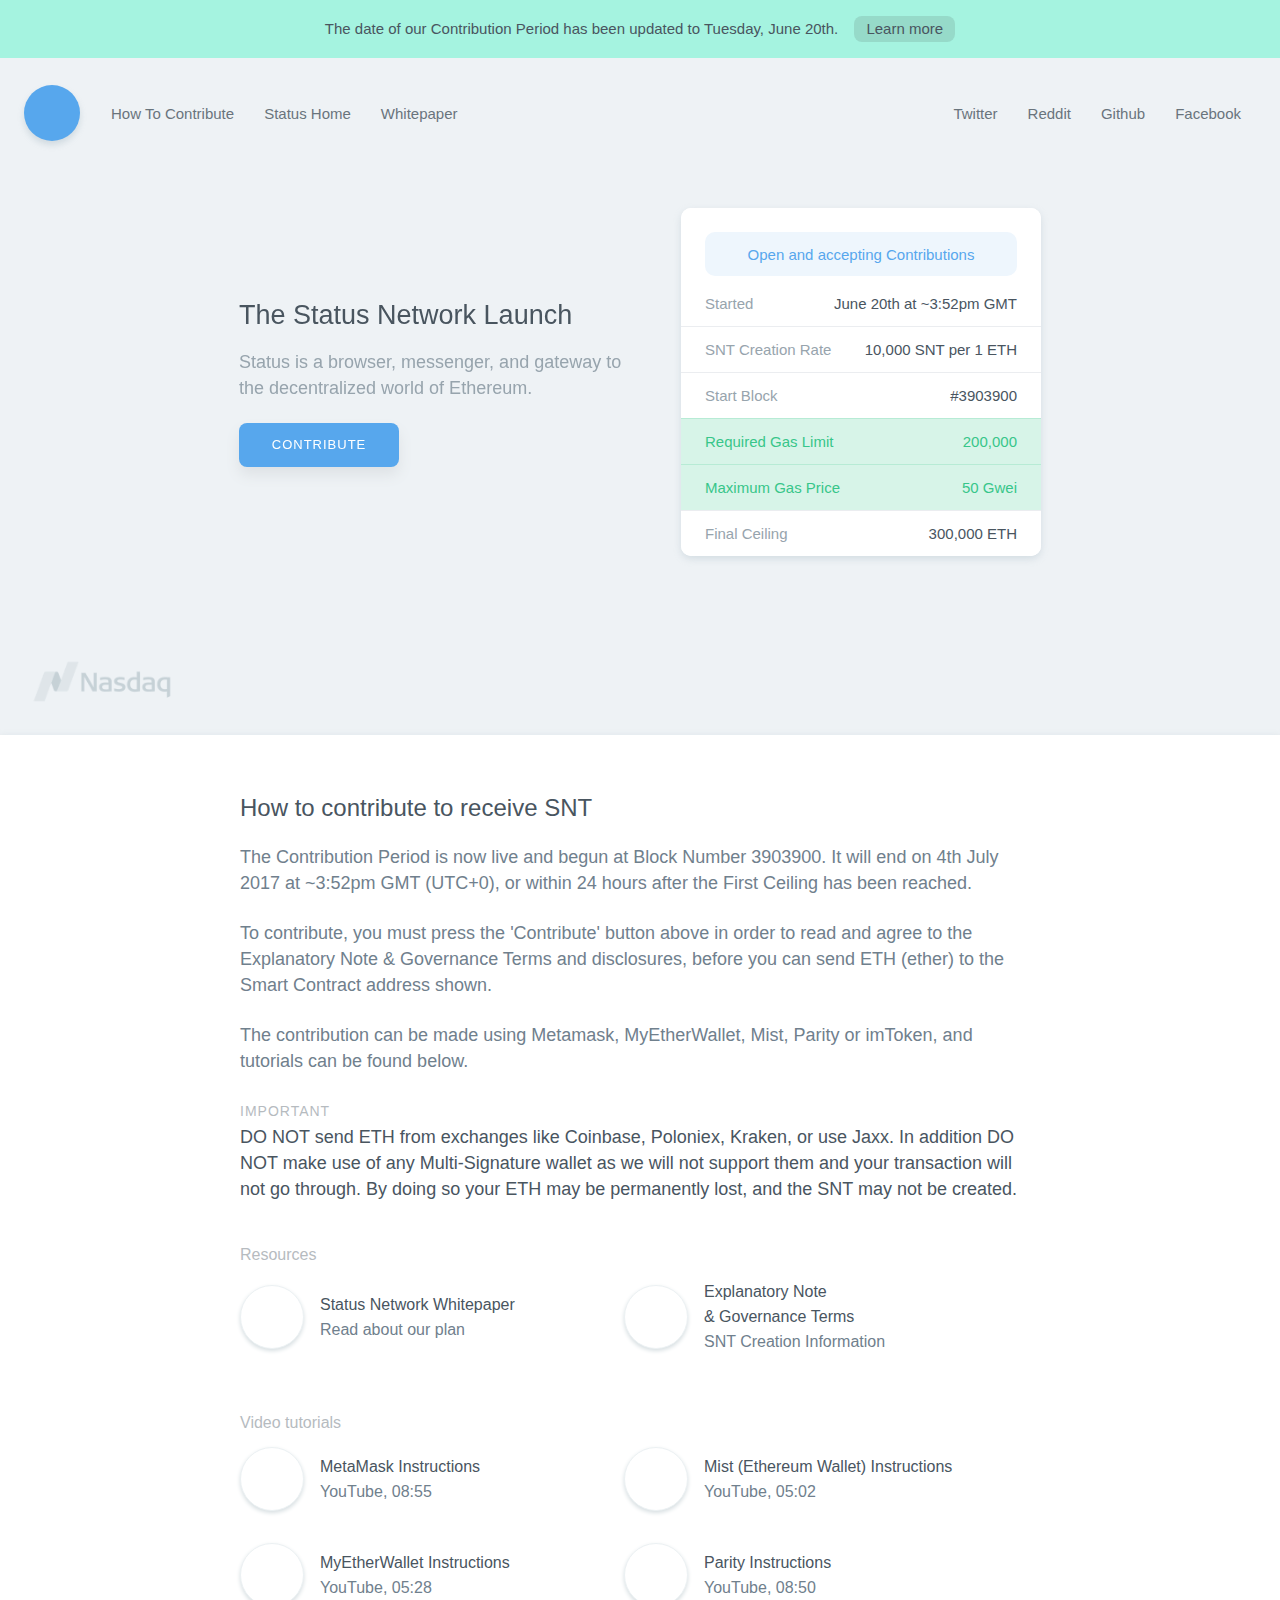
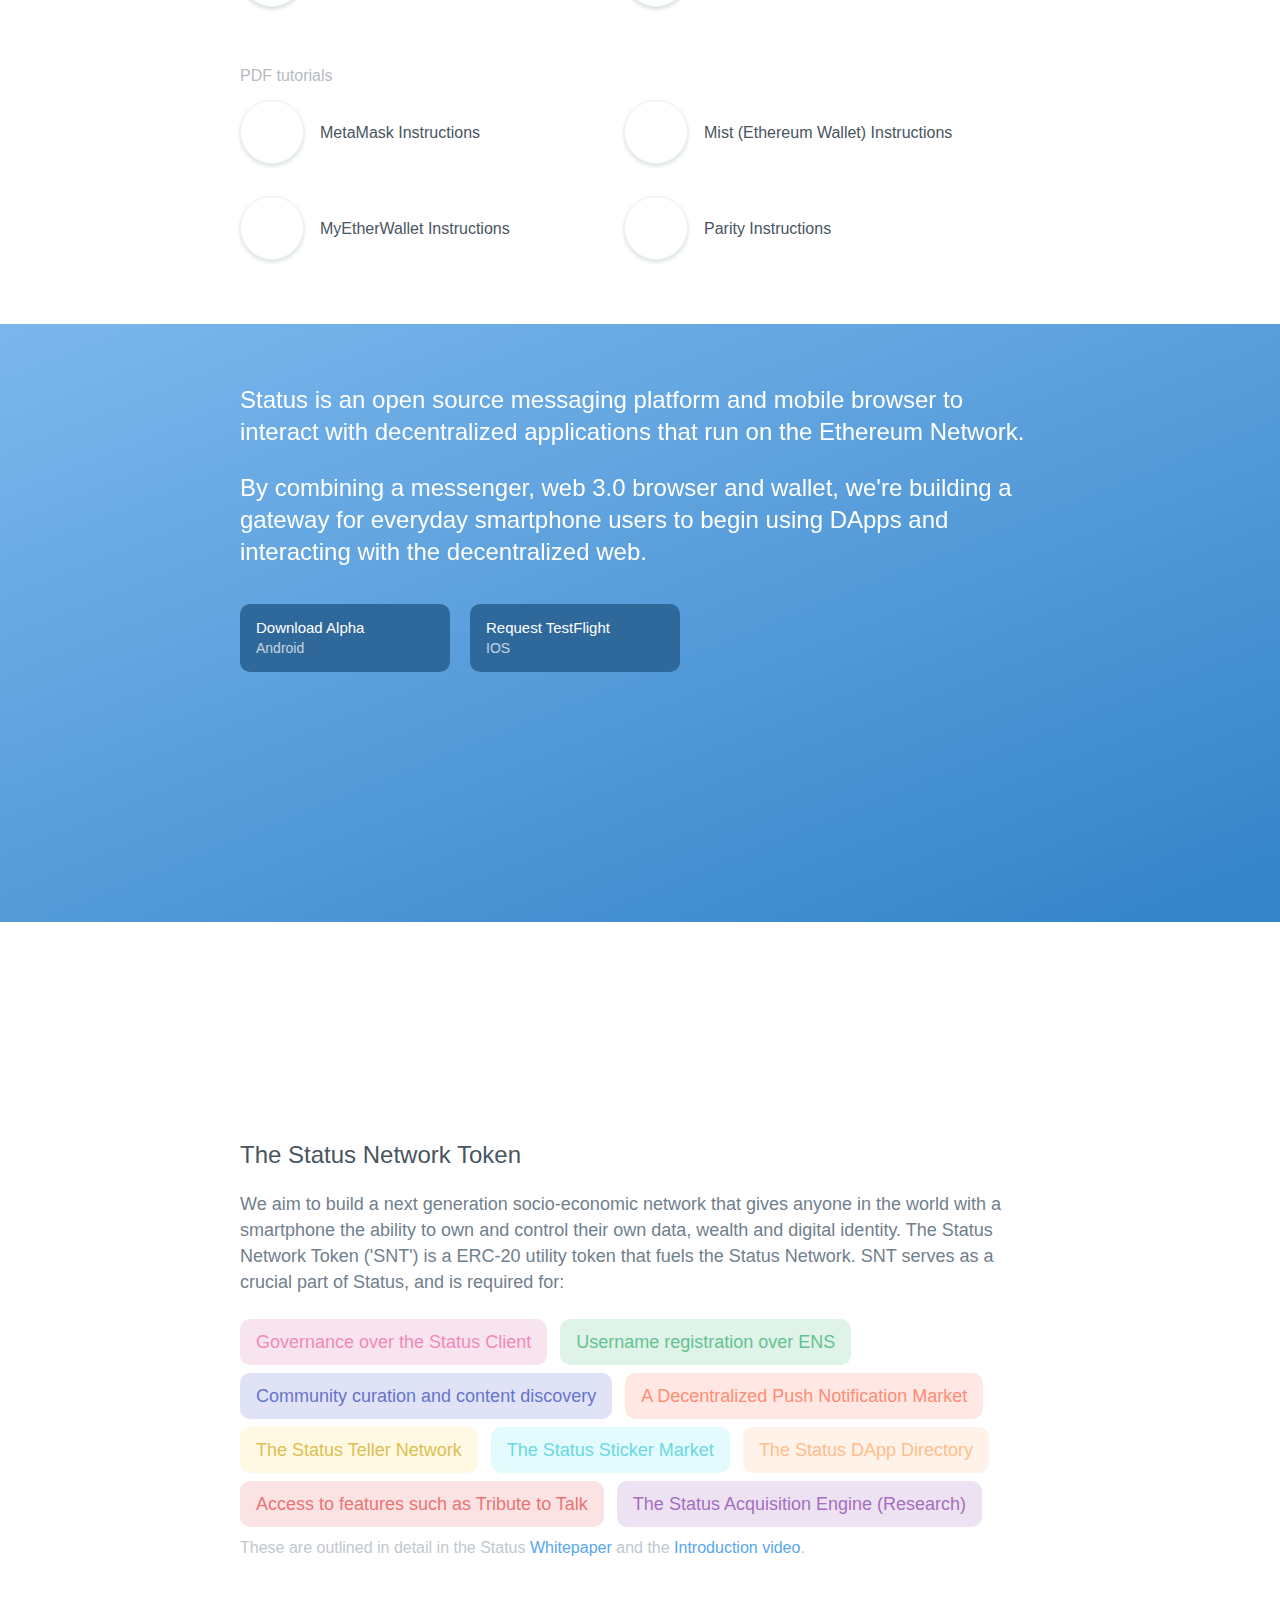
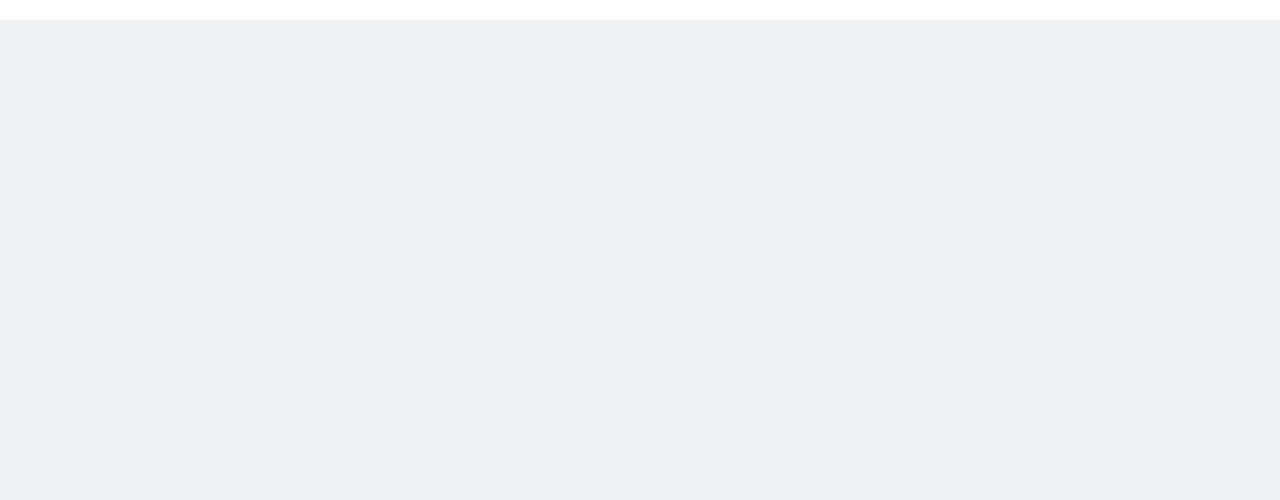
==== commit dfcfd3f3: "capitalized  nouns in widget" ====
--- a/index.html
+++ b/index.html
@@ -415,7 +415,7 @@
                 <div class="widget">
                   <div class="widget-row widget-row--status">
                     <div class="widget-row--status__inner">
-                      Open and accepting contributions
+                      Open and accepting Contributions
                     </div>
                   </div>
                   <div class="widget-row widget-row--started">
@@ -431,11 +431,11 @@
                     <div class="widget-value">#3903900</div>
                   </div>
                   <div class="widget-row widget-row--gas-limit">
-                    <div class="widget-key"><strong>Required</strong> Gas limit</div>
+                    <div class="widget-key"><strong>Required</strong> Gas Limit</div>
                     <div class="widget-value">200,000</div>
                   </div>
                   <div class="widget-row widget-row--gwei-limit">
-                    <div class="widget-key"><strong>Maximum</strong> gas price</div>
+                    <div class="widget-key"><strong>Maximum</strong> Gas Price</div>
                     <div class="widget-value">50 Gwei</div>
                   </div>
                   <div class="widget-row widget-row--ceiling">
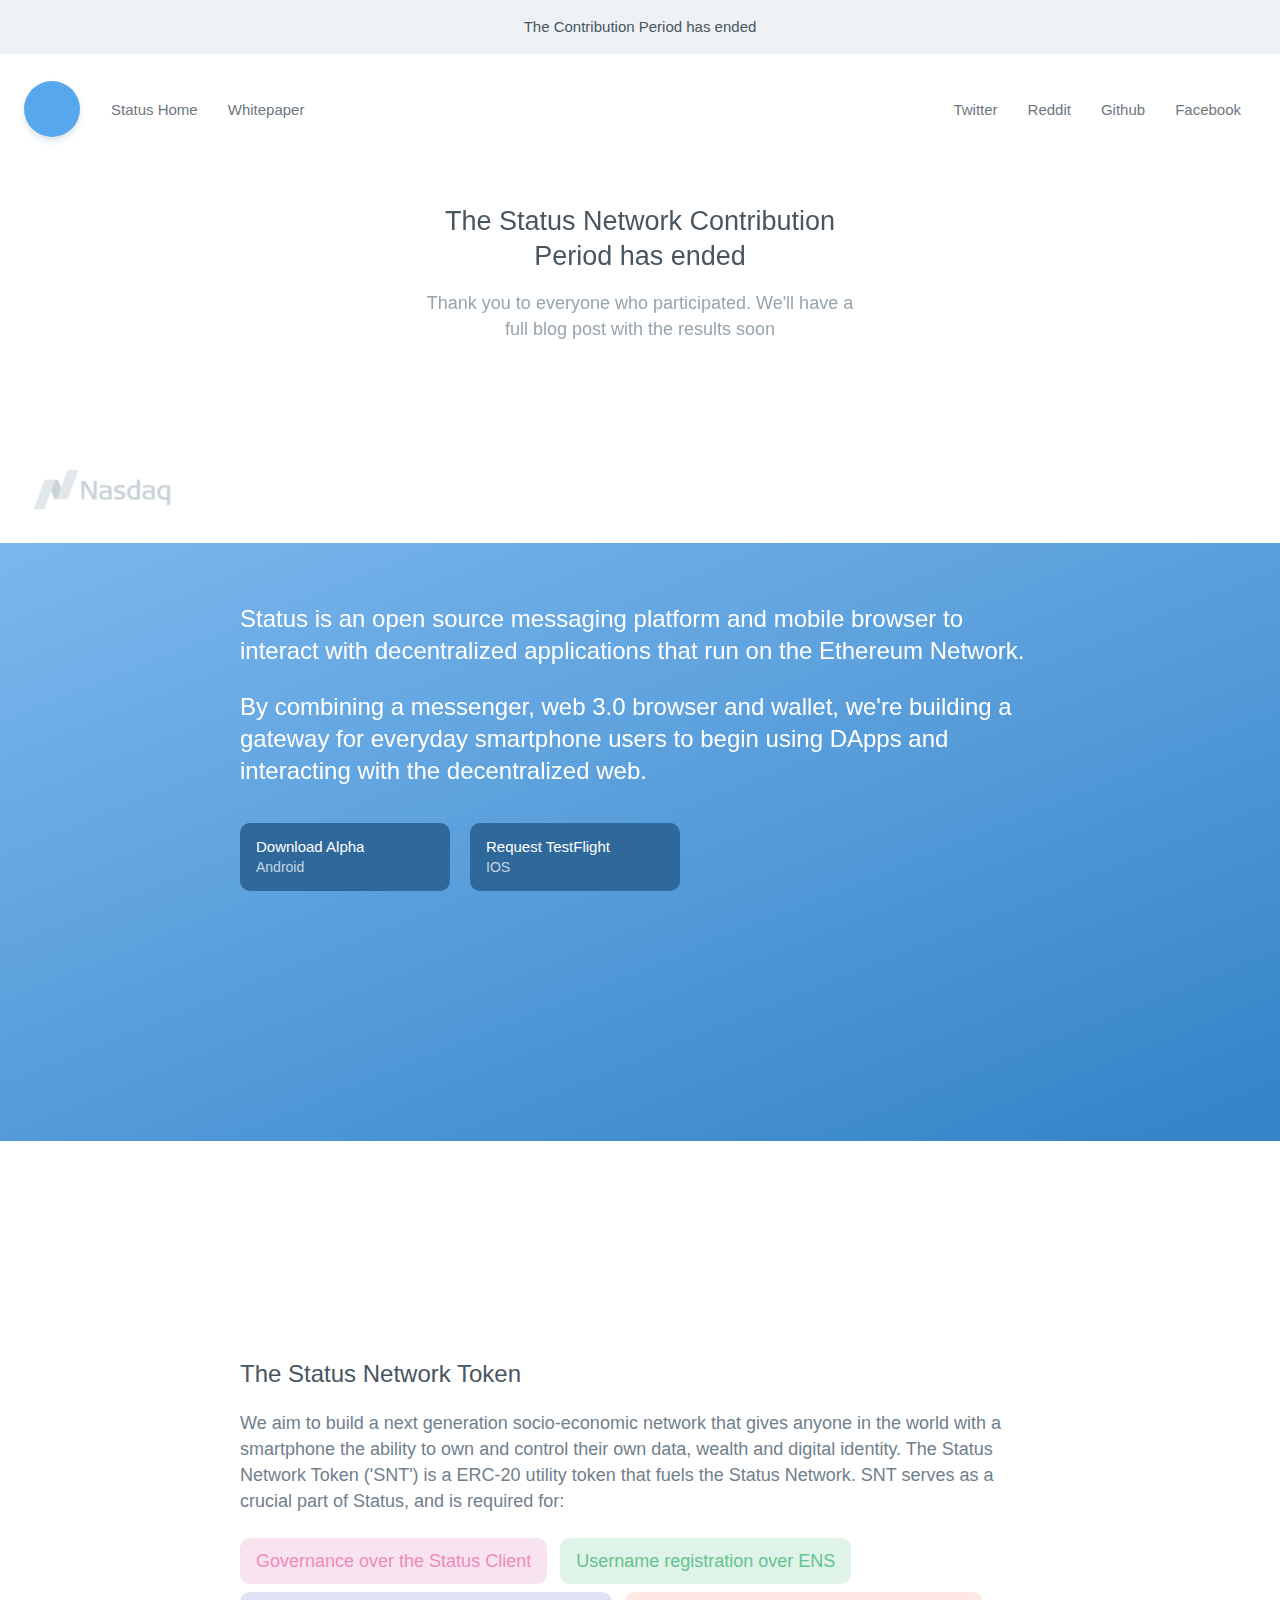
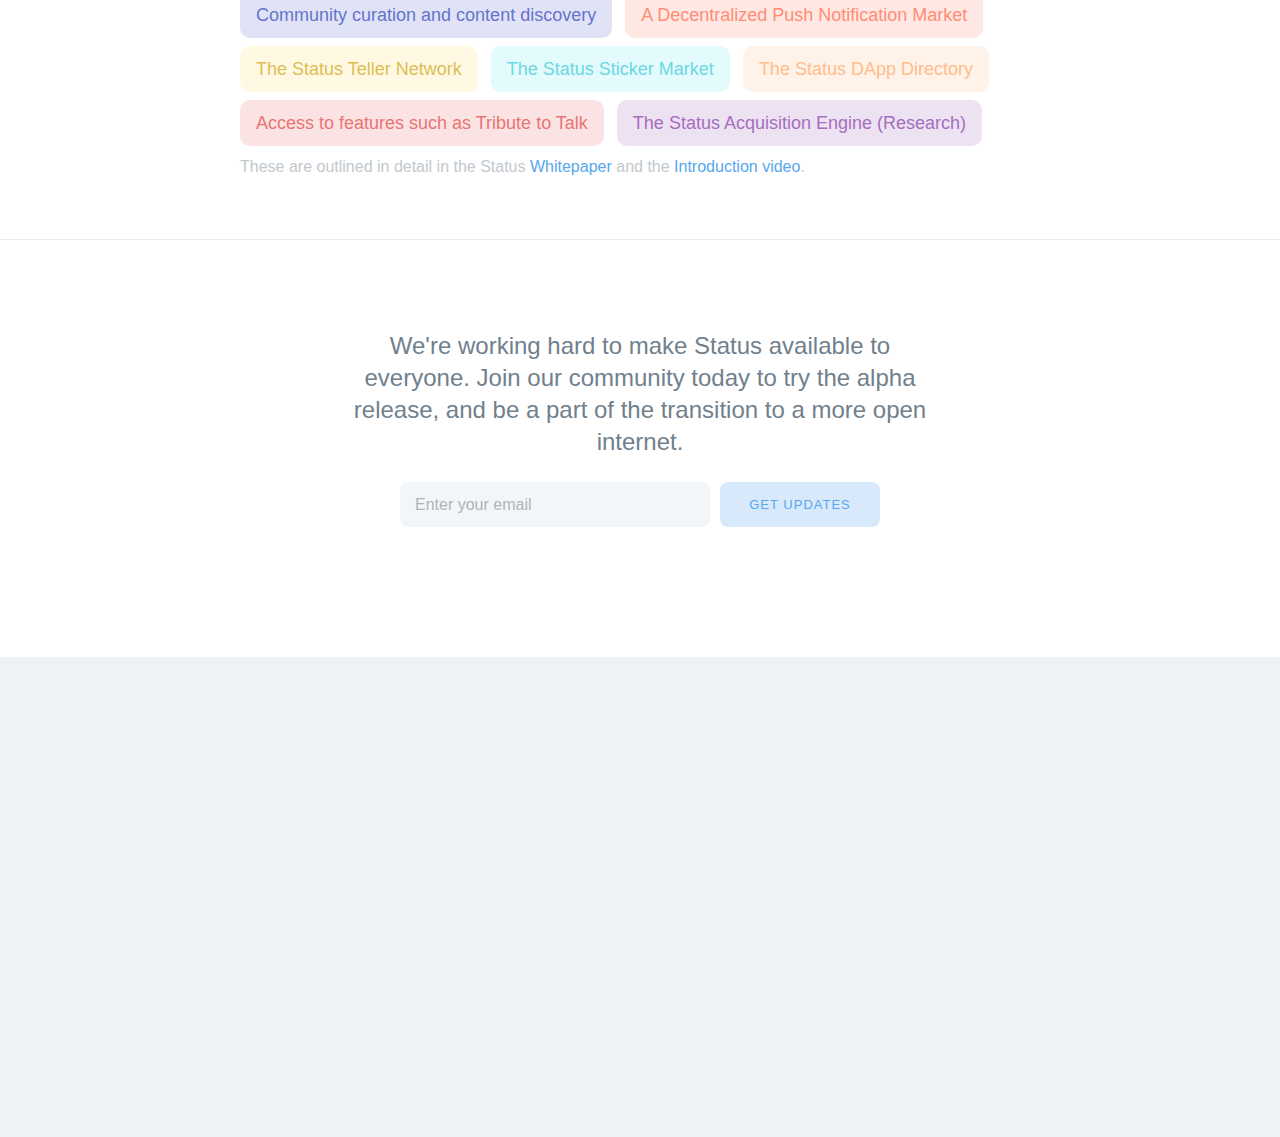
==== commit 97158f37: "removed ip location and redirect from all pages" ====
--- a/index.html
+++ b/index.html
@@ -20,14 +20,14 @@
   <link rel="mask-icon" href="img/new-site/logo-mask.svg" color="4360DF">
 
   <!-- favicon.ico in the root directory -->
-  <link rel="stylesheet" href="css/main.css?v=d1cdbc1">
+  <link rel="stylesheet" href="css/main.css?v=6a89c81">
   <meta property="og:title" content="Status Contribution Period" />
 </head>
 
 <body>
-  <div class="news">
+  <div class="news news--finish news--hidden">
     <div class="news-inner">
-      The date of our Contribution Period has been updated to Tuesday, June 20th.&nbsp;<a href="https://blog.status.im/new-date-contribution-period-begins-tuesday-june-20th-at-2pm-gmt-e00c56c65ead" target="_blank">Learn&nbsp;more</a>
+      The Contribution Period has ended
     </div>
   </div>
 
@@ -347,21 +347,21 @@
           <div class="address__row">
             <div class="address__column address__column--long">
               <div class="address__label">Contract address</div>
-              <div class="address__value">0x55d34b686aa8C04921397c5807DB9ECEdba00a4c</div>
+              <div class="address__value">ADDRESS WILL BE DISPLAYED HERE</div>
             </div>
           </div>
 
           <div class="address__row">
             <div class="address__column address__column--third">
               <div class="address__label">Start Block</div>
-              <div class="address__value">#3903900</div>
-            </div>
-            <div class="address__column address__column--third address__column--highlighted">
-              <div class="address__label"><strong>Required</strong> Gas Limit</div>
+              <div class="address__value">#000000</div>
+            </div>
+            <div class="address__column address__column--third">
+              <div class="address__label">Recommended Gas Limit</div>
               <div class="address__value">200,000</div>
             </div>
-            <div class="address__column address__column--third address__column--highlighted">
-              <div class="address__label"><strong>Maximum</strong> Gas Price</div>
+            <div class="address__column address__column--third">
+              <div class="address__label">Maximum Gas Price</div>
               <div class="address__value">50 Gwei</div>
             </div>
           </div>
@@ -370,14 +370,14 @@
     </div>
   </div>
 
-  <div class="floating-button">
+  <div class="floating-button floating-button--hidden">
     <a class="button button--floating-prtcpt" href="#">Contribute</a>
   </div>
 
   <div class="container-wrap">
     <div class="container">
       <div class="slides">
-        <div class="slide slide--one">
+        <div class="slide slide--one slide--one--finished">
           <div class="slide__inner">
             <div class="header">
               <div class="header__inner">
@@ -386,7 +386,6 @@
                     <span class="logo__icon"></span>
                   </a>
                   <div class="nav">
-                    <a class="nav__item nav__item--participate" href="#"><span class="to-hide">How To</span>&nbsp;Contribute</a>
                     <a class="nav__item" target="_blank" href="https://status.im/">Status Home</a>
                     <a class="nav__item" target="_blank" href="https://status.im/whitepaper.pdf">Whitepaper</a>
                   </div>
@@ -402,12 +401,12 @@
               </div>
             </div>
 
-            <div class="intro intro--open">
+            <div class="intro intro--finished">
               <div class="tagline">
-                <h2 class="tagline__title">The Status Network Launch</h2>
-                <div class="tagline__body">Status is a browser, messenger, and gateway to the decentralized world of Ethereum.</div>
-                <div class="tagline__button">
-                  <a class="button button--participate" href="#">Contribute</a>
+                <h2 class="tagline__title">The Status Network Contribution Period has ended</h2>
+                <div class="tagline__body">Thank you to everyone who participated. We'll have a full blog post with the results soon</div>
+                <div class="tagline__button tagline__button--hidden">
+                  <a class="button" href="#">Learn More</a>
                 </div>
               </div>
 
@@ -415,7 +414,7 @@
                 <div class="widget">
                   <div class="widget-row widget-row--status">
                     <div class="widget-row--status__inner">
-                      Open and accepting Contributions
+                      Contribution Period has finished
                     </div>
                   </div>
                   <div class="widget-row widget-row--started">
@@ -429,14 +428,6 @@
                   <div class="widget-row widget-row--block">
                     <div class="widget-key">Start Block</div>
                     <div class="widget-value">#3903900</div>
-                  </div>
-                  <div class="widget-row widget-row--gas-limit">
-                    <div class="widget-key"><strong>Required</strong> Gas Limit</div>
-                    <div class="widget-value">200,000</div>
-                  </div>
-                  <div class="widget-row widget-row--gwei-limit">
-                    <div class="widget-key"><strong>Maximum</strong> Gas Price</div>
-                    <div class="widget-value">50 Gwei</div>
                   </div>
                   <div class="widget-row widget-row--ceiling">
                     <div class="widget-key">Final Ceiling</div>
@@ -457,98 +448,18 @@
           </div>
         </div>
 
-        <div class="slide slide--two">
+        <div class="slide slide--two slide--two--finished slide--two--hidden">
           <div class="slide__inner">
               <div class="text-section">
                 <h2>How to contribute to receive SNT</h2>
                 <div class="text">
-                  <p>The Contribution Period is now live and begun at Block Number 3903900. It will end on 4th July 2017 at ~3:52pm GMT (UTC+0), or within 24 hours after the First Ceiling has been reached.</p>
+                  <p>The Contribution Period has ended. It will end on 4th July 2017 at ~3:52pm GMT (UTC+0), or within 24 hours after the First Ceiling has been reached.</p>
                   <p>To contribute, you must press the 'Contribute' button above in order to read and agree to the Explanatory Note & Governance Terms and disclosures, before you can send ETH (ether) to the Smart Contract address shown.</p>
                   <p>The contribution can be made using Metamask, MyEtherWallet, Mist, Parity or imToken, and tutorials can be found below.</p>
                   <h5>Important</h5>
                   <p class="paragraph--warning">DO NOT send ETH from exchanges like Coinbase, Poloniex, Kraken, or use Jaxx. In addition DO NOT make use of any Multi-Signature wallet as we will not support them and your transaction will not go through. By doing so your ETH may be permanently lost, and the SNT may not be created.</p>
                 </div>
 
-                <div class="data">
-
-                  <h4 class="data-title">Resources</h4>
-                  <div class="data-row">
-                    <a class="data-item" target="_blank" href="https://status.im/whitepaper.pdf" >
-                      <div class="data-item__icon"><div class="data-item__symbol data-item__symbol-file"></div></div>
-                      <div class="data-item__text">
-                        <div class="data-item__title">Status Network Whitepaper</div>
-                        <div class="data-item__description">Read about our plan</div>
-                      </div>
-                    </a>
-                    <a class="data-item" target="_blank" href="https://contribute.status.im/status-terms.pdf">
-                      <div class="data-item__icon"><div class="data-item__symbol data-item__symbol-file"></div></div>
-                      <div class="data-item__text">
-                        <div class="data-item__title">Explanatory Note &&nbsp;Governance&nbsp;Terms</div>
-                        <div class="data-item__description">SNT Creation Information</div>
-                      </div>
-                    </a>
-                  </div>
-
-                  <h4 class="data-title">Video tutorials</h4>
-                  <div class="data-row">
-                    <a class="data-item" target="_blank" href="https://youtu.be/sJuBl2rFO7Q">
-                      <div class="data-item__icon"><div class="data-item__symbol data-item__symbol-video"></div></div>
-                      <div class="data-item__text">
-                        <div class="data-item__title">MetaMask Instructions</div>
-                        <div class="data-item__description">YouTube, 08:55</div>
-                      </div>
-                    </a>
-                    <a class="data-item" target="_blank" href="https://youtu.be/su12xQf_ZM0">
-                      <div class="data-item__icon"><div class="data-item__symbol data-item__symbol-video"></div></div>
-                      <div class="data-item__text">
-                        <div class="data-item__title">Mist (Ethereum Wallet) Instructions</div>
-                        <div class="data-item__description">YouTube, 05:02</div>
-                      </div>
-                    </a>
-                    <a class="data-item" target="_blank" href="https://youtu.be/vLcYI8gUcEg">
-                      <div class="data-item__icon"><div class="data-item__symbol data-item__symbol-video"></div></div>
-                      <div class="data-item__text">
-                        <div class="data-item__title">MyEtherWallet Instructions</div>
-                        <div class="data-item__description">YouTube, 05:28</div>
-                      </div>
-                    </a>
-                    <a class="data-item" target="_blank" href="https://youtu.be/tX6ZAZ0B9e0">
-                      <div class="data-item__icon"><div class="data-item__symbol data-item__symbol-video"></div></div>
-                      <div class="data-item__text">
-                        <div class="data-item__title">Parity Instructions</div>
-                        <div class="data-item__description">YouTube, 08:50</div>
-                      </div>
-                    </a>
-                  </div>
-
-                  <h4 class="data-title">PDF tutorials</h4>
-                  <div class="data-row">
-                    <a class="data-item" target="_blank" href="tutorials/metamask.pdf" >
-                      <div class="data-item__icon"><div class="data-item__symbol data-item__symbol-file"></div></div>
-                      <div class="data-item__text">
-                        <div class="data-item__title">MetaMask Instructions</div>
-                      </div>
-                    </a>
-                    <a class="data-item" target="_blank" href="tutorials/mist_ethereum-wallet.pdf">
-                      <div class="data-item__icon"><div class="data-item__symbol data-item__symbol-file"></div></div>
-                      <div class="data-item__text">
-                        <div class="data-item__title">Mist (Ethereum Wallet) Instructions</div>
-                      </div>
-                    </a>
-                    <a class="data-item" target="_blank" href="tutorials/myetherwallet_mew.pdf">
-                      <div class="data-item__icon"><div class="data-item__symbol data-item__symbol-file"></div></div>
-                      <div class="data-item__text">
-                        <div class="data-item__title">MyEtherWallet Instructions</div>
-                      </div>
-                    </a>
-                    <a class="data-item" target="_blank" href="tutorials/parity.pdf">
-                      <div class="data-item__icon"><div class="data-item__symbol data-item__symbol-file"></div></div>
-                      <div class="data-item__text">
-                        <div class="data-item__title">Parity Instructions</div>
-                      </div>
-                    </a>
-                  </div>
-                </div>
               </div>
           </div>
         </div>
@@ -607,12 +518,12 @@
 
           </div>
         </div>
-        <div class="slide slide--five slide--hidden">
+        <div class="slide slide--five">
           <div class="slide__inner">
             <div class="email-section">
               <div class="email-section__text">
                 <div class="text">
-                  <p>We are not accepting contributions yet. Subscribe to receive updates on the Contribution Period and the launch of the Status Network via email.</p>
+                  <p>We're working hard to make Status available to everyone. Join our community today to try the alpha release, and be a part of the transition to a more open internet.</p>
                 </div>
               </div>
               <div class="email-form">
@@ -681,7 +592,7 @@
   </div>
 
   <script src="js/polyfill.min.js?v=0c1f4da"></script>
-  <script src="js/app.js?v=b9d3c40"></script>
+  <script src="js/app.js?v=c128656"></script>
   <script src="js/mc-validate.js?v=207d097"></script>
 
   <!-- Google Analytics -->
@@ -704,17 +615,6 @@
     } catch (e) {}
   </script>
   <!-- /Google Analytics -->
-
-  <script src="//js.maxmind.com/js/apis/geoip2/v2.1/geoip2.js" type="text/javascript"></script>
-  <script type="application/javascript">
-      geoip2.country(function (resp) { // on success
-          if (resp['country']['iso_code'] == "US") {
-              window.location = "https://contribute.status.im/us-ip-detected.html";
-          }
-      }, function () { // on error
-          // pass
-      }, {});
-  </script>
 </body>
 
 </html>
--- a/css/main.css
+++ b/css/main.css
@@ -1 +1 @@
-@charset "UTF-8";a,abbr,acronym,address,applet,article,aside,audio,b,big,blockquote,body,canvas,caption,center,cite,code,dd,del,details,dfn,div,dl,dt,em,embed,fieldset,figcaption,figure,footer,form,h1,h2,h3,h4,h5,h6,header,hgroup,html,i,iframe,img,ins,kbd,label,legend,li,mark,menu,nav,object,ol,output,p,pre,q,ruby,s,samp,section,small,span,strike,strong,sub,summary,sup,table,tbody,td,tfoot,th,thead,time,tr,tt,u,ul,var,video{margin:0;padding:0;border:0;font-size:100%;font:inherit;vertical-align:baseline}article,aside,details,figcaption,figure,footer,header,hgroup,menu,nav,section{display:block}body{line-height:1}ol,ul{list-style:none}blockquote,q{quotes:none}blockquote:after,blockquote:before{content:"";content:none}q:after,q:before{content:"";content:none}table{border-collapse:collapse;border-spacing:0}div{box-sizing:border-box}button,input,label,select,textarea{margin:0;border:0;padding:0;display:inline-block;vertical-align:middle;white-space:normal;background:0 0;line-height:1;font-size:13px;font-family:Arial}input:focus{outline:0}input,textarea{box-sizing:content-box}button,input[type=button],input[type=checkbox],input[type=radio],input[type=reset],input[type=submit],select{box-sizing:border-box}input[type=checkbox],input[type=radio]{width:13px;height:13px}input[type=search]{-webkit-appearance:textfield;-webkit-box-sizing:content-box}::-webkit-search-decoration{display:none}button,input[type=button],input[type=reset],input[type=submit]{overflow:visible;width:auto}::-webkit-file-upload-button{padding:0;border:0;background:0 0}textarea{vertical-align:top;overflow:auto}select[multiple]{vertical-align:top}@font-face{font-family:PostGrotesk-Medium;src:url(../fonts/PostGrotesk-Medium.eot);src:url(../fonts/PostGrotesk-Medium.eot?#iefix) format("embedded-opentype"),url(../fonts/PostGrotesk-Medium.woff) format("woff"),url(../fonts/PostGrotesk-Medium.svg#PostGrotesk-Medium) format("svg");font-weight:400;font-style:normal}@font-face{font-family:PostGrotesk-Book;src:url(../fonts/PostGrotesk-Book.eot);src:url(../fonts/PostGrotesk-Book.eot?#iefix) format("embedded-opentype"),url(../fonts/PostGrotesk-Book.woff) format("woff"),url(../fonts/PostGrotesk-Book.svg#PostGrotesk-Book) format("svg");font-weight:400;font-style:normal}body{background-color:#eef2f5;font-family:PostGrotesk-Book,-apple-system,BlinkMacSystemFont,"Segoe UI",Helvetica,Arial,sans-serif;font-weight:400;font-size:15px;line-height:25px;color:#49555f;text-rendering:optimizeLegibility;-webkit-font-smoothing:antialiased}body.popup-open{overflow:hidden}a{color:#49555f;text-decoration:none;transition:opacity .2s ease}.button{display:block;height:44px;line-height:43px;padding:0 20px;font-family:PostGrotesk-Medium,-apple-system,BlinkMacSystemFont,"Segoe UI",Helvetica,Arial,sans-serif;font-size:13px;text-transform:uppercase;text-align:center;letter-spacing:1px;color:#fff;background-color:#57a7ed;box-shadow:0 8px 14px 0 #dee2e5;border-radius:8px;transform:translate3d(0,0,0) scale(1);transition:transform .1s ease,box-shadow .2s ease,background-color .2s ease;-webkit-appearance:none;cursor:pointer}.button:active{transform:translate3d(0,0,0) scale(.99)}.button:disabled{color:#d4d7da;background-color:#fff;box-shadow:0 4px 6px 0 rgba(175,192,202,.28)}.button.button--disabled{color:rgba(255,255,255,.5);box-shadow:none;cursor:default}.button:hover{background-color:#84cfff}.button.button--disabled:hover{cursor:default;color:rgba(255,255,255,.5);background-color:#fff}.button:disabled:hover{color:#d4d7da;cursor:default;background-color:#fff}.floating-button{position:fixed;z-index:900;bottom:32px;left:32px;opacity:0;transform:translate3d(0,40px,0);transition:opacity .1s ease,transform .6s cubic-bezier(.14,.805,.275,1.08)}.floating-button.button--shown{opacity:1;transform:translate3d(0,0,0)}.floating-button.floating-button--hidden{display:none}.floating-button .button{background:#57a7ed;box-shadow:0 5px 6px 0 rgba(0,0,0,.1);border-radius:10px;min-width:120px}.floating-button .button:hover{background-color:#84cfff}@media (max-width:840px){.floating-button{display:none}}.header{position:absolute;margin:0 auto;display:-ms-flexbox;display:flex;-ms-flex-pack:center;justify-content:center;width:100%;z-index:900;top:0;left:0;height:110px;padding:0 24px}.header__inner{width:1280px;display:-ms-flexbox;display:flex;-ms-flex-pack:justify;justify-content:space-between}.header-section{display:-ms-flexbox;display:flex;-ms-flex-align:center;align-items:center}.nav{display:-ms-flexbox;display:flex;-ms-flex-align:start;align-items:flex-start;opacity:.8}.nav:hover{opacity:1}a.logo{display:-ms-flexbox;display:flex;-ms-flex-wrap:nowrap;flex-wrap:nowrap;-ms-flex-pack:center;justify-content:center;-ms-flex-align:center;align-items:center;padding:0;margin:0 16px 0 0;width:56px;height:56px;background:#57a7ed;box-shadow:0 4px 6px 0 rgba(134,157,171,.28);border-radius:50%;transition:transform .1s ease,box-shadow .2s ease,background-color .2s ease}.logo__icon{height:24px;width:24px;background-image:url(../img/new-site/status-symbol.svg);background-size:24px;background-position:left}a.logo:hover{background-color:#84cfff}.nav a{font-size:15px;display:-ms-flexbox;display:flex;-ms-flex-align:center;align-items:center;padding:15px 15px}.header .nav a{color:#49555f;transition:color .2s ease}.header .nav a:hover{color:#57a7ed}.header .nav a.nav__item--blog::before{content:"";width:16px;height:16px;background-image:url(../img/new-site/icon_external.png);background-size:16px;opacity:0;transform:translate3d(5px,0,0) rotate(5deg);margin:0 10px 0 0;transition:transform .2s ease,opacity .2s ease}.header .nav a.nav__item--blog:hover::before{transform:translate3d(0,0,0) rotate(0);opacity:.4}.nav a:hover{opacity:.9}.shares{width:260px;height:50px}.social-links{display:-ms-flexbox;display:flex;-ms-flex-pack:center;justify-content:center}.shares .social-links{-ms-flex-pack:end;justify-content:flex-end}.social-links li.social-link{margin:0 5px}li.social-link a{display:block;width:40px;height:40px;border-radius:50%;background-color:#4d96d5;background-repeat:no-repeat;background-size:20px;background-position:center;transition:transform .2s ease;cursor:pointer}.social-link.social-link--fb a{background-image:url(../img/new-site/icon_fb.svg)}.social-link.social-link--tw a{background-image:url(../img/new-site/icon_tw.svg)}.social-link.social-link--sl a{background-image:url(../img/new-site/icon_sl.svg)}.social-link.social-link--gh a{background-image:url(../img/new-site/icon_gh.svg)}.social-link.social-link--rd a{background-image:url(../img/new-site/icon_rd.svg)}.social-link:hover a{-ms-transform:scale(1.06);transform:scale(1.06)}@media (max-width:840px){.header-section--right{display:none}a.logo{position:absolute;top:70px;left:50%;margin:0 0 0 -28px}.header__inner{-ms-flex-pack:center;justify-content:center}.header{padding:8px 16px;height:auto}.nav a{padding:10px}.nav .to-hide{display:none}.nav a:first-child{padding-left:0}.nav a:last-child{padding-right:0}}.the-iphone{position:relative;width:328px;height:678px;background:#fff;border-radius:40px;z-index:600;box-shadow:15px 10px 25px 0 rgba(33,40,60,.08),0 1px 2px 0 rgba(35,49,60,.15),inset 0 1px 1px 0 rgba(140,152,174,.38),inset 0 0 8px 4px rgba(204,213,221,.82)}.the-iphone-dot{width:7px;height:7px;position:absolute;left:124px;top:26px;transform:translate3d(0,0,0);border-radius:50%;opacity:.5;background:#dae1ea;box-shadow:inset 0 1px 2px 0 #b3b8d0}.the-iphone-line{width:52px;height:7px;position:absolute;left:50%;top:26px;transform:translate3d(-50%,0,0);border-radius:6px;opacity:.5;background:#dae1ea;box-shadow:inset 0 1px 2px 0 #b3b8d0}.the-iphone-screen{width:308px;height:549px;border:1px solid #e7e9f0;background-color:#f3f4f8;position:absolute;left:50%;top:56px;border-radius:4px;transform:translate3d(-50%,0,0);background-image:url(../img/new-site/IOS-Chat_command-send2.png);background-size:308px}.the-iphone-button{width:46px;height:46px;position:absolute;left:50%;bottom:15px;transform:translate3d(-50%,0,0);border-radius:50%;opacity:.5;background:#dae1ea;box-shadow:inset 0 1px 2px 0 #b3b8d0}.the-android{position:relative;width:324px;height:644px;background:#fff;box-shadow:15px 10px 35px 0 rgba(33,40,60,.08),0 1px 2px 0 rgba(35,49,60,.15),inset 0 1px 1px 0 rgba(140,152,174,.38),inset 0 0 8px 4px rgba(204,213,221,.82);border-radius:30px}.the-android-dot{width:8px;height:8px;position:absolute;left:82px;top:25px;border-radius:50%;opacity:.5;background:#dae1ea;box-shadow:inset 0 1px 2px 0 #b3b8d0}.the-android-line{width:93px;height:8px;position:absolute;left:50%;top:25px;transform:translate3d(-50%,0,0);border-radius:5px;opacity:.5;background:#dae1ea;box-shadow:inset 0 1px 2px 0 #b3b8d0}.the-android-screen{width:304px;height:538px;border:1px solid #e7e9f0;background-color:#f3f4f8;position:absolute;left:50%;top:53px;border-radius:4px;transform:translate3d(-50%,0,0);background-image:url(../img/new-site/Android_Chats.png);background-size:304px}.the-android-button{width:94px;height:8px;position:absolute;left:50%;bottom:24px;transform:translate3d(-50%,0,0);border-radius:5px;opacity:.5;background:#dae1ea;box-shadow:inset 0 1px 2px 0 #b3b8d0}.overlay{position:fixed;top:0;left:0;width:100%;height:100%;background-color:rgba(120,135,148,.4);z-index:999;box-sizing:border-box;overflow:auto;opacity:0;transform:translate3d(0,0,0) scale(1);visibility:hidden;transition:visibility .5s linear 0s,opacity .2s ease}.overlay.overlay--shown{transition-delay:0s;visibility:visible;opacity:1;transform:translate3d(0,0,0) scale(1)}.popup{box-sizing:border-box;width:864px;margin:132px auto 40px;background-color:#fff;border-radius:10px;padding:0;position:relative;box-shadow:0 3px 7px 0 rgba(175,192,202,.41);opacity:0;transform:translate3d(0,15px,0) scale(.96);visibility:hidden;transition-delay:.2s;transition:visibility .5s linear 0s,opacity .2s ease,transform .4s cubic-bezier(.175,.885,.135,1.425)}.popup a{color:#57a7ed;text-decoration:none}.popup.popup--shown{transition-delay:0s;visibility:visible;opacity:1;transform:translate3d(0,0,0) scale(1)}.popup__steps{font-size:14px;color:#97a4ad;padding:32px 0 4px 32px}.popup__title{font-family:PostGrotesk-Medium,-apple-system,BlinkMacSystemFont,"Segoe UI",Helvetica,Arial,sans-serif;font-size:22px;line-height:23px;padding:0 0 12px 32px}.popup__text{font-size:18px;line-height:26px;padding:0 32px 24px 32px;color:#70808d}.popup__text h5{font-family:PostGrotesk-Medium,-apple-system,BlinkMacSystemFont,"Segoe UI",Helvetica,Arial,sans-serif;font-size:14px;text-transform:uppercase;letter-spacing:1px;color:#49555f;margin:16px 0 0 0}.popup__button{position:absolute;top:-56px;width:42px;height:42px;background-color:#fff;border-radius:50%;opacity:.7;cursor:pointer;transition:opacity .2s ease}.popup__button:hover{opacity:1}.popup__button:hover{opacity:1}.popup__button::after{content:"";display:block;position:absolute;top:13px;left:13px;width:16px;height:16px;background-size:16px;background-repeat:no-repeat}.popup__button.popup__button--close{right:0}.popup__button.popup__button--close::after{background-image:url(../img/new-site/icon-close.svg)}.popup__button.popup__button--minimize{right:54px}.popup__button.popup__button--minimize::after{background-image:url(../img/new-site/icon-minimize.svg)}.popup__buttons a{margin:0 10px 0 0}.terms{background:#f6f9fa;border:1px solid #e7ecee;border-radius:10px;height:320px;overflow:scroll;font-size:16px;line-height:22px;color:#49555f;padding:16px 16px 16px 24px;margin:0 32px 16px 32px;counter-reset:paragraph}.terms p:before{font-size:small;margin-left:-15px;color:#ccc;content:counter(paragraph) ". ";counter-increment:paragraph}.terms h6{padding-top:15px;padding-bottom:10px;font-weight:600}.terms a{color:#57a7ed}.terms strong{font-weight:700}.terms ul{padding:0 0 25px 0;list-style-type:circle}.terms ul li{margin-left:15px;padding-bottom:5px}.address-wrap{padding:0 0 32px 0}.address__row{display:-ms-flexbox;display:flex;background:#f6f9fa;border:1px solid #e7ecee;border-bottom:0;border-radius:10px;margin:0 32px 0 32px}.address__row:first-child{border-radius:10px 10px 0 0}.address__row:last-child{border-radius:0 0 10px 10px;border-bottom:1px solid #e7ecee}.address__column{width:100%;padding:24px}.address__column.address__column--half{width:50%}.address__column.address__column--third{width:33.3%;border-right:1px solid #e7ecee}.address__column.address__column--highlighted{background-color:#d7f4e8;border-color:#b7ebd5}.address__column.address__column--half:first-child{border-right:1px solid #e7ecee}.address__column.address__column--third:last-child{border-right:0}.address__label{font-family:PostGrotesk-Medium,-apple-system,BlinkMacSystemFont,"Segoe UI",Helvetica,Arial,sans-serif;font-size:14px;color:#a5b0b9;letter-spacing:1px;text-transform:uppercase;padding:0 0 8px 0}.address__column--highlighted .address__label{color:#37c68a}.address__label strong{font-family:PostGrotesk-Medium,-apple-system,BlinkMacSystemFont,"Segoe UI",Helvetica,Arial,sans-serif}.address__value{font-size:21px;color:#545f69}.address__column--highlighted .address__value{font-family:PostGrotesk-Medium,-apple-system,BlinkMacSystemFont,"Segoe UI",Helvetica,Arial,sans-serif;color:#37c68a}.terms p{padding:0 0 18px 0}.terms p:last-child{padding:0}.checkbox-wrap{position:relative;padding:12px 32px;display:-ms-flexbox;display:flex;-ms-flex-align:center;align-items:center;-ms-flex-pack:start;justify-content:flex-start}.checkbox-inner{position:relative;width:24px;height:24px;margin:0 16px 0 0}input[type=checkbox]{visibility:hidden;width:24px;height:24px}.checkbox-wrap label{cursor:pointer;position:absolute;width:24px;height:24px;top:0;left:0;background-color:#fff;border:1px solid #ced5d7;border-radius:5px;transition:border-color .2s ease,background-color .2s ease}.checkbox-wrap label:after{content:"";opacity:0;position:absolute;width:16px;height:16px;background-image:url(../img/new-site/icon-checkbox.svg);background-size:16px;top:4px;left:4px;-ms-transform:scale(.8);transform:scale(.8);transition:transform .3s ease,opacity .2s ease}.checkbox-wrap input[type=checkbox]:checked+label:after{opacity:1;-ms-transform:scale(1);transform:scale(1)}.checkbox-wrap input[type=checkbox]:checked+label{background-color:#57a7ed;border-color:#57a7ed}.checkbox-wrap input[type=checkbox]:disabled+label{background-color:#f6f9fa;border-color:#e7ecee}.pseudo-label{font-size:16px;color:#49555f;line-height:24px}.popup__footer{background-color:#f6f9fa;border-top:1px solid #e7ecee;border-radius:0 0 10px 10px;padding:16px 32px 32px 32px;margin:16px 0 0 0}.popup__footer-title{text-align:left;font-size:16px;padding:0 0 24px 0}.input-wrap{width:100%;display:-ms-flexbox;display:flex;-ms-flex-align:center;align-items:center;-ms-flex-pack:end;justify-content:flex-end;position:relative}.button.button--agree{opacity:1}.tooltip{position:absolute;font-size:14px;line-height:17px;color:#fff;background-color:rgba(74,92,105,.8);padding:12px;text-align:center;width:220px;border-radius:8px;top:-72px;right:-37px;opacity:0;transform:translate3d(0,-8px,0) scale(1);visibility:hidden;transition:visibility .5s linear 0s,opacity .2s ease,transform .2s ease}.tooltip.tooltip--shown{transition-delay:0s;visibility:visible;opacity:1;transform:translate3d(0,0,0) scale(1)}.tooltip::after{content:"";position:absolute;width:0;height:0;border-style:solid;border-width:5px 6px 0 6px;border-color:rgba(74,92,105,.8) transparent transparent transparent;bottom:-5px;left:50%;margin:0 0 0 -4px}.popup-name-field{text-align:left;background-color:transparent;color:#49555f;width:200px;padding:0 0;margin:0 24px 0 0;font-family:PostGrotesk-Book,sans-serif;box-sizing:border-box;height:45px;line-height:45px;border-radius:0;border-bottom:1px solid #d2dde1;transition:background-color .2s ease,border-color .2s ease,border-width .2s ease;font-weight:400;font-size:16px}.popup-name-field::-webkit-input-placeholder{color:#aeb5ba}.popup-name-field:focus{border-color:#ced5d7}@media (max-width:960px){.overlay{padding:0 24px;box-sizing:border-box}.popup{width:100%}.address__row{margin:0 16px 0 16px;-ms-flex-wrap:wrap;flex-wrap:wrap}.address__column{padding:16px}.address__column.address__column--long{overflow:scroll}.address__column.address__column--half,.address__column.address__column--third{width:100%;border-right:0;border-bottom:1px solid #e7ecee}.address__column.address__column--half:first-child{border-right:0;border-bottom:1px solid #e7ecee}.address__column.address__column--third:last-child{border-bottom:none}.address__label{padding:0 0 4px 0}.address__value{font-size:18px}}@media (max-width:600px){.overlay{padding:0 16px}.popup{margin:96px auto 64px}.popup__steps{padding:18px 0 4px 16px}.popup__title{font-size:20px;padding:0 0 12px 16px}.popup__text{font-size:16px;line-height:24px;padding:0 16px 16px 16px}.terms{margin:0 16px 16px 16px;padding:12px 12px 12px 24px;height:220px}.checkbox-wrap{padding:8px 16px;-ms-flex-align:start;align-items:flex-start}.checkbox-inner{margin:3px 16px 0 0}.popup__footer{padding:16px 16px 18px 16px}.input-wrap{-ms-flex-direction:column;flex-direction:column}.tooltip{right:50%;top:auto;bottom:-68px;z-index:200;margin:0 -110px 0 0;transform:translate3d(0,8px,0) scale(1)}.tooltip::after{bottom:auto;top:-5px;border-width:0 6px 5px 6px;border-color:transparent transparent rgba(74,92,105,.8) transparent}.popup__footer-title{padding:0 0 12px 0}.popup-name-field{margin:0 16px 12px 16px;width:100%}.button.button--agree{width:100%}.address-wrap{padding:0 0 16px 0}.address-wrap__inner{text-align:left;margin:0 16px 0 16px;padding:12px;font-size:16px;overflow:scroll}}.page{display:-ms-flexbox;display:flex;-ms-flex-direction:column;flex-direction:column;-ms-flex-align:center;align-items:center}.page__inner{width:1120px;position:relative}.page__content-wrap{position:relative;width:1180px;margin:0 0 40px 0;background:#fff;box-shadow:0 -2px 18px 0 rgba(72,89,102,.25);border-radius:10px}.page__content{max-width:800px;margin:0 auto;padding:50px 40px 100px;background:#fff;border-radius:8px}.page__content.page__content--centered{max-width:100%;padding:50px 160px;display:-ms-flexbox;display:flex;-ms-flex-align:center;align-items:center;-ms-flex-direction:column;flex-direction:column;text-align:center}.page__title{font-family:PostGrotesk-Medium,-apple-system,BlinkMacSystemFont,"Segoe UI",Helvetica,Arial,sans-serif;font-size:24px;line-height:30px;margin:0 0 20px 0}.page__subheader{font-size:18px;line-height:26px;margin:0 0 25px 0;color:#92999f}.page__content p{margin:0 0 10px 0}.page__content p a{color:#4957b8}.page__content p strong{font-family:PostGrotesk-Medium,-apple-system,BlinkMacSystemFont,"Segoe UI",Helvetica,Arial,sans-serif}.page__content.page__content--centered .page__title{max-width:500px}.page__content.page__content--centered .page__text{max-width:500px}.page h3{font-family:PostGrotesk-Medium,-apple-system,BlinkMacSystemFont,"Segoe UI",Helvetica,Arial,sans-serif;font-size:22px;margin:32px 0 8px 0}.page h5{font-size:15px;opacity:1;padding:16px}.page__social{width:100%;padding:48px 0}.page__social-buttons{width:100%;display:-ms-flexbox;display:flex;-ms-flex-wrap:nowrap;flex-wrap:nowrap}.page__social-button-wrap{-ms-flex-preferred-size:33.3%;flex-basis:33.3%;-ms-flex-negative:1;flex-shrink:1;-ms-flex-positive:1;flex-grow:1;margin:12px;position:relative;border-radius:8px;border:1px solid #e9eaf4;text-align:center;box-shadow:0 2px 5px 0 rgba(71,91,106,.12);transition:box-shadow .2s ease}.page__social-button-wrap:first-child{margin-left:0}.page__social-button-wrap:last-child{margin-right:0}.page__social-button-wrap:hover{box-shadow:0 4px 10px 0 rgba(71,91,106,.16)}.page__social-button{padding:24px;height:92px;overflow:hidden}.big-button-wrap{margin:48px 0 0 0}.button.button--big{height:56px;line-height:56px;font-size:15px;letter-spacing:1.2px}.button.button--secondary.button--page{display:inline-block;padding:0 40px;background-color:#4a5c69;color:#fff}.button.button--secondary.button--page.button--page--slack{background-color:#e3306d}.button.button--secondary.button--page.button--page--wiki{background-color:#4a55bf}.button.button--secondary.button--page:hover{opacity:.8;background-color:#4a5c69}.button.button--secondary.button--page.button--page--slack:hover{opacity:.8;background-color:#e3306d}.button.button--secondary.button--page.button--page--wiki:hover{opacity:.8;background-color:#4a55bf}.page__social-button-label{display:block;text-align:center;opacity:.6;padding:16px}.page__footer{position:absolute;bottom:0;left:0;width:100%;display:-ms-flexbox;display:flex;text-align:center;font-size:13px;line-height:15px;letter-spacing:1px;font-family:PostGrotesk-Medium,-apple-system,BlinkMacSystemFont,"Segoe UI",Helvetica,Arial,sans-serif;border-bottom-left-radius:8px;border-bottom-right-radius:8px;text-transform:uppercase;border-top:1px solid #e9eaf4}.page__footer .page__footer-link{display:block;text-align:center;width:100%;padding:20px 0;transition:opacity .2s ease}.page__footer .page__footer-link:hover{opacity:.6}@media (max-width:1220px){.page__content-wrap{width:1080px;top:-10px;margin:0 0 30px 0}}@media (max-width:1140px){.page__social{padding:16px 0}.page__social-buttons{-ms-flex-wrap:wrap;flex-wrap:wrap}.page__social-button-wrap{width:100%;-ms-flex-preferred-size:100%;flex-basis:100%}.page__social-button-wrap{margin-left:0;margin-right:0}.page{margin:20px 20px 0 20px}.page__content-wrap{width:100%}.page__content{width:auto}}@media (max-width:840px){.page__content{margin:0 30px;padding:50px 20px 100px}.page__content-wrap{top:-20px;margin:0 0 20px 0}.page__content.page__content--centered{padding:100px 20px}}@media (max-width:767px){.page{margin:0}.page__content,.page__content.page__content--centered{padding:40px 0 80px 0}.page__content-wrap{top:-10px;margin:0}.page__title{font-size:18px;line-height:26px;margin:0 0 10px 0}.page__subheader{font-size:16px;line-height:20px;margin:0 0 15px 0}}.cookie-popup{margin:0 auto;position:relative}.cookie-popup__inner{display:block;right:20px;top:20px;position:fixed;border-radius:8px;background-color:#fff;box-shadow:0 4px 18px 0 rgba(189,208,223,.26);border-radius:8px;padding:30px;z-index:999;opacity:0;transform:translate3d(20px,0,0) scale(.5);transition:transform .4s cubic-bezier(.175,.885,.135,1.425),opacity .2s ease;transition-delay:1.5s}.cookie-popup-text{display:block;width:220px;font-size:16px;padding:0 0 10px 0}.cookie-popup-button{display:inline-block;margin:10px 0 0 0;font-family:PostGrotesk-Medium,-apple-system,BlinkMacSystemFont,"Segoe UI",Helvetica,Arial,sans-serif;text-transform:uppercase;line-height:15px;padding:14px 25px 14px;font-size:13px;letter-spacing:1px;color:#6370ca;background-color:rgba(99,112,202,.1);border-radius:10px}.shown .cookie-popup__inner{opacity:1;transform:translate3d(0,0,0) scale(1)}@media (max-width:767px){.cookie-popup__inner{display:none}}.container-wrap{z-index:2;margin-bottom:480px;background-color:#eef2f5}.container{margin:0 auto;overflow:hidden;position:relative}.slides{display:-ms-flexbox;display:flex;-ms-flex-direction:column;flex-direction:column}.slide{display:-ms-flexbox;display:flex;-ms-flex-direction:column;flex-direction:column;-ms-flex-align:center;align-items:center}.slide--hidden{display:none}.slide__inner{position:relative}.slide__header{margin:0 auto;width:400px;text-align:center}.slide__title{font-family:PostGrotesk-Medium;font-size:24px;line-height:30px;margin:0 0 15px 0}.slide__description{color:#70808d;font-size:16px;line-height:25px}.slide__footer{text-align:center;width:250px;margin:0 auto;color:#70808d;opacity:.6;font-size:15px;line-height:25px}.slide__header--inversed .slide__title{color:#fff}.slide__header--inversed .slide__description{color:#fff;opacity:.6}@media (max-width:840px){.container-wrap{margin-bottom:0}}.text-section{width:800px;margin:0 auto}.text-section h2{font-family:PostGrotesk-Medium,-apple-system,BlinkMacSystemFont,"Segoe UI",Helvetica,Arial,sans-serif;font-size:24px;padding:0 0 24px 0}.text-section .text{font-size:18px;line-height:26px;color:#70808d}.text-section h5{font-family:PostGrotesk-Medium,-apple-system,BlinkMacSystemFont,"Segoe UI",Helvetica,Arial,sans-serif;font-size:14px;text-transform:uppercase;letter-spacing:1px;color:#b6bbbf;margin:0}.text-section .text p{padding:0 0 24px 0}.text-section .text p a{color:#57a7ed}@media (max-width:840px){.text-section{width:100%;padding:0 24px}.text-section h2{font-size:20px;padding:0 0 20px 0}.text-section .text{font-size:16px;line-height:24px}.text-section .text p{padding:0 0 16px 0}}.slide.slide--one .slide__inner{width:100%;position:relative;display:-ms-flexbox;display:flex;-ms-flex-pack:center;justify-content:center;-ms-flex-align:center;align-items:center;-ms-flex-direction:column;flex-direction:column}.intro{padding:150px 24px 100px 24px;display:-ms-flexbox;display:flex;-ms-flex-align:center;align-items:center}.tagline{max-width:442px;padding:0 32px 0 0}.tagline .tagline__title{font-family:PostGrotesk-Medium,-apple-system,BlinkMacSystemFont,"Segoe UI",Helvetica,Arial,sans-serif;color:#49555f;font-size:27px;line-height:35px;margin:0 0 16px 0}.shown .tagline__title{opacity:1;transform:translate3d(0,0,0)}.tagline .tagline__body{color:#97a4ad;font-size:18px;line-height:26px;margin:0 0 22px 0}.shown .tagline__body{opacity:1;transform:translate3d(0,0,0)}.tagline__button{display:-ms-flexbox;display:flex}.tagline__note{color:#57a7ed;font-size:14px;line-height:26px;margin:8px 0 0 0}.tagline__button .button{min-width:120px}.tagline__button .button.button--secondary{display:-ms-flexbox;display:flex;color:#fff;background-color:rgba(255,255,255,.1);box-shadow:none}.shown .tagline__button{opacity:1;transform:translate3d(0,0,0)}.widget-wrap{max-width:360px}.widget{display:-ms-flexbox;display:flex;-ms-flex-direction:column;flex-direction:column;background:#fff;box-shadow:0 3px 7px 0 rgba(175,192,202,.41);border-radius:10px;font-size:15px;color:#97a4ad;min-width:360px}.widget-timer__date{padding:16px 24px 16px 24px}.widget-timer__date.widget-timer__date--center{text-align:center}.intro--finished .widget-timer__date,.intro--open .widget-timer__date,.intro--unavailable .widget-timer__date{display:none}.widget-timer__countdown{width:310px;display:-ms-flexbox;display:flex;margin:0 24px;padding:0 0 16px 0}.widget-timer__countdown.widget-timer__countdown--block{-ms-flex-pack:center;justify-content:center;padding:0 0 16px 0}.intro--finished .widget-timer__countdown,.intro--open .widget-timer__countdown,.intro--unavailable .widget-timer__countdown{display:none}.countdown-item{display:block;width:25%}.countdown-item.countdown-item--block{width:100%}.widget-timer__block{display:block;text-align:center;font-size:34px;color:#49555f}.countdown-value{display:block;text-align:center;font-size:34px;color:#49555f;padding:0 0 2px 0;opacity:1;transform:translate3d(0,0,0) scalex(1);transition:opacity .2s ease,transform .2s ease}.countdown-value.countdown-value--hidden{opacity:0;transform:translate3d(0,-6px,0) scalex(1)}.countdown-label{display:block;text-align:center}.widget-row{display:-ms-flexbox;display:flex;height:46px;padding:0 24px;-ms-flex-align:center;align-items:center;-ms-flex-pack:justify;justify-content:space-between;background-color:#f6f9fa;border-top:1px solid #ebedf0}.widget-row:first-child{border-radius:10px 10px 0 0}.widget-row:last-child{border-radius:0 0 10px 10px}.intro--finished .widget-row,.intro--open .widget-row,.intro--unavailable .widget-row{background-color:#fff}.intro--open .widget-row--gas-limit,.intro--open .widget-row--gwei-limit{background-color:#d7f4e8;border-color:#b7ebd5}.intro--finished .widget-row.widget-row--status,.intro--open .widget-row.widget-row--status,.intro--unavailable .widget-row.widget-row--status{height:auto;padding:24px 24px 4px 24px;border:0}.intro--finished .widget-row.widget-row--started,.intro--open .widget-row.widget-row--started,.intro--unavailable .widget-row.widget-row--started{border:0}.widget-row--status__inner{width:100%;padding:10px 10px 9px 10px;text-align:center;background-color:#eef6fd;border-radius:10px;color:#57a7ed}.intro--unavailable .widget-row--status__inner{background-color:#dbdee1;color:#4a5c69}.widget-value{text-align:right;color:#49555f}.widget-row--gas-limit .widget-value,.widget-row--gwei-limit .widget-value{font-family:PostGrotesk-Medium,-apple-system,BlinkMacSystemFont,"Segoe UI",Helvetica,Arial,sans-serif;color:#37c68a}.widget-row--gas-limit .widget-key,.widget-row--gwei-limit .widget-key{color:#37c68a}.widget-key strong{font-family:PostGrotesk-Medium,-apple-system,BlinkMacSystemFont,"Segoe UI",Helvetica,Arial,sans-serif}@media (max-width:840px){.slide.slide--one{background-color:#f6f9fa}.intro{width:100%;-ms-flex-direction:column;flex-direction:column;padding:140px 0 0 0}.tagline{max-width:100%;width:100%;text-align:center;padding:0 24px 42px 24px;max-width:400px}.tagline .tagline__title{font-size:22px;margin:0 0 6px 0;padding:0 24px 0 24px}.tagline .tagline__body{padding:0 24px 0 24px;margin:0 0 16px 0}.tagline__button .button{margin:0 auto}.widget-wrap{width:100%;max-width:100%}.widget{width:100%;box-shadow:none;background-color:#fff;border-radius:0;border-top:1px solid #ebedf0}.widget-timer__date{text-align:center}.widget-timer__countdown{width:100%;margin:0}.widget-row{background-color:#fff}.intro--open .widget-row.widget-row--status,.intro--unavailable .widget-row.widget-row--status{padding-top:16px}.widget-row:last-child{border-radius:0;border-bottom:1px solid #ebedf0}}.slide.slide--two{background-color:#fff;box-shadow:0 2px 7px 0 rgba(175,192,202,.41);padding:60px 0 8px 0}.text-section .text p.paragraph--warning{color:#49555f}.data{padding:16px 0 0 0}.data-title{color:#b6bbbf;font-size:16px}.data-row{width:100%;display:-ms-flexbox;display:flex;-ms-flex-wrap:wrap;flex-wrap:wrap;padding:12px 0 24px 0}.data-item{width:45%;display:-ms-flexbox;display:flex;-ms-flex-align:center;align-items:center;margin:0 24px 32px 0;cursor:pointer}.data-item__video-preview{-ms-flex-negative:0;flex-shrink:0;position:relative;width:64px;height:64px;background:#fff;box-shadow:0 2px 4px 0 #d6dee1;border:1px solid #ecf1f3;border-radius:50%;background-size:cover;transition:transform .2s ease,box-shadow .2s ease}.data-item__video-title{font-family:PostGrotesk-Medium,-apple-system,BlinkMacSystemFont,"Segoe UI",Helvetica,Arial,sans-serif;padding:0 16px 0 0;font-size:16px;color:#49555f;transition:color .2s ease;padding:0 16px 0 16px}.data-item__icon{width:64px;height:64px;-ms-flex-negative:0;flex-shrink:0;background-color:#fff;border:1px solid #ecf1f3;box-shadow:0 2px 4px 0 #d6dee1;border-radius:50%;display:-ms-flexbox;display:flex;-ms-flex-align:center;align-items:center;-ms-flex-pack:center;justify-content:center;transform:translate3d(0,0,0);transition:transform .2s ease,box-shadow .2s ease}.data-item__video-preview .data-item__icon{width:32px;height:32px;position:absolute;left:50%;top:50%;box-shadow:none;margin:-16px 0 0 -16px;border:0;z-index:200;background-color:rgba(255,255,255,0)}.data-item:hover .data-item__icon{box-shadow:0 3px 5px 0 #cad5db;transform:translate3d(0,-1px,0)}.data-item:hover .data-item__video-preview{box-shadow:0 3px 5px 0 #cad5db;transform:translate3d(0,-1px,0)}.data-item:hover .data-item__video-preview .data-item__icon{box-shadow:none;transform:translate3d(0,0,0) scale(1)}.data-item.data-item--unavailable:hover .data-item__icon{box-shadow:0 2px 4px 0 #d6dee1;transform:translate3d(0,0,0)}.data-item__symbol{width:32px;height:32px;background-size:32px}.data-item__video-preview .data-item__symbol{width:32px;height:32px;background-size:32px}.data-item__symbol-file{background-image:url(../img/new-site/icon-file.svg)}.data-item__symbol-file--unavailable{background-image:url(../img/new-site/icon-file-unavailable.svg)}.data-item__symbol-video{background-image:url(../img/new-site/icon-video.svg)}.data-item__symbol-video--white{background-image:url(../img/new-site/icon-video.svg)}.data-item__symbol-video--unavailable{background-image:url(../img/new-site/icon-video-unavailable.svg)}.data-item__text{padding:0 0 0 16px}.data-item__title{font-family:PostGrotesk-Medium,-apple-system,BlinkMacSystemFont,"Segoe UI",Helvetica,Arial,sans-serif;font-size:16px;color:#49555f;transition:color .2s ease;padding:0 16px 0 0}.data-item:hover .data-item__title,.data-item:hover .data-item__video-title{color:#57a7ed}.data-item.data-item--unavailable:hover .data-item__title{color:#49555f}.data-item__description{font-size:16px;color:#70808d}@media (max-width:840px){.slide.slide--two{padding:32px 0 0 0}.data-item{width:100%;margin:0 0 20px 0}}.slide.slide--three{background-image:linear-gradient(-202deg,#7bb7ed 0,#3685c9 95%);padding:60px 0}.slide.slide--three .text-section .text,.slide.slide--three .text-section h2{color:#fff}.slide.slide--three .text-section{position:relative;z-index:200}.slide.slide--three .text-section .text{color:#fff;font-size:24px;line-height:32px}.app{position:relative;width:1035px;height:190px;margin:0 auto;z-index:100}.app-inner{position:absolute;width:1035px;height:537px;margin:-30px auto 0;background-size:1035px;background-image:url(../img/new-site/phone@2x.png)}.phones{position:relative;height:740px;width:540px;margin:0 auto}.phone-wrap{position:absolute}.phone-wrap.phone-wrap--iphone{z-index:100}.phone-wrap.phone-wrap--android{left:216px;top:80px;z-index:200}.app-buttons{display:-ms-flexbox;display:flex;margin:12px 0 0 0}.app-button{display:block;width:210px;height:68px;padding:16px;box-sizing:border-box;margin:0 20px 0 0;background-color:#2f699b;border-radius:10px;position:relative;transform:translate3d(0,0,0);transition:box-shadow .2s ease,transform .2s ease,background-color .2s ease}.app-button:hover{background-color:#397eb9}.app-button__title{display:block;color:#fff;font-size:15px;line-height:15px;padding:0 0 6px 0}.app-button__platform{display:block;color:#fff;font-size:14px;line-height:15px;opacity:.7}.app-button__icon{display:block;width:52px;height:52px;position:absolute;right:8px;top:8px;background-size:52px;opacity:.8}.app-button--android .app-button__icon{background-image:url(../img/new-site/icon-android2.svg)}.app-button--ios .app-button__icon{background-image:url(../img/new-site/icon-apple2.svg)}@media (max-width:1140px){.slide.slide--three .slide__inner{width:100%}.slide.slide--three .slide__inner .sections{width:100%}}@media (max-width:840px){.slide.slide--three{padding:32px 0}.slide.slide--three .text-section .text{font-size:20px;line-height:26px}.app{position:relative;width:100%;height:140px}.app-inner{position:absolute;left:50%;margin:-30px 0 0 -400px;width:800px;height:415px;background-size:800px;transform:translate3d(0,0,0)!important}}@media (max-width:767px){.app-buttons{display:-ms-flexbox;display:flex;-ms-flex-direction:column;flex-direction:column;margin:8px 0 0 0}.app-button{width:100%;margin:0 0 12px 0}}.slide.slide--four{padding:220px 0 60px 0;background-color:#fff}.list{padding:0}.list li{padding:10px 16px;color:#57a7ed;background-color:#eef6fd;display:inline-block;margin:0 8px 8px 0;border-radius:10px}.list li:nth-child(1){color:#f189ba;background-color:#f8e4ee}.list li:nth-child(2){color:#63c38f;background-color:#e0f3e9}.list li:nth-child(3){color:#6673ce;background-color:#e0e3f5}.list li:nth-child(4){color:#ff8c74;background-color:#ffe8e3}.list li:nth-child(5){color:#ddbe51;background-color:#fff9e4}.list li:nth-child(6){color:#6bd8e2;background-color:#e4fbfd}.list li:nth-child(7){color:#ffbd8b;background-color:#fff2e8}.list li:nth-child(8){color:#ea7474;background-color:#fbe3e3}.list li:nth-child(9){background-color:#ede2f2;color:#a56ebf}.text-footer{font-size:16px;color:#c1c8ce}.text-footer a{color:#57a7ed}@media (max-width:840px){.slide.slide--four{padding:210px 0 30px 0}.slide.slide--four .text-section{padding:0}.slide.slide--four .text-section h2{padding:0 24px 20px 24px}.slide.slide--four .text-section .text p{padding:0 24px 16px 24px}.list li{display:block;border-radius:0;margin:0;padding:10px 24px}.text-footer{padding:16px 24px}}.slide.slide--five{background-color:#fff;padding:90px 0 0 0;border-top:1px solid #e7edf0}.email-section{position:relative;display:-ms-flexbox;display:flex;-ms-flex-direction:column;flex-direction:column;-ms-flex-align:center;align-items:center}.email-section__text .text{text-align:center;max-width:648px;padding:0 24px}.email-section__text .text p{font-size:24px;line-height:32px;color:#70808d}.email-section .email-form{margin:24px 0 0 0;padding:0}.email-section__text h2{font-family:PostGrotesk-Medium,-apple-system,BlinkMacSystemFont,"Segoe UI",Helvetica,Arial,sans-serif;margin:0 0 16px 0;color:#49555f;font-size:24px;line-height:30px}.email-section__text p{color:#8d99a4;font-size:18px;line-height:26px}@media (max-width:1120px){.email-section{display:-ms-flexbox;display:flex;-ms-flex-direction:column;flex-direction:column;-ms-flex-align:center;align-items:center}.email-section__text{width:100%;max-width:500px;text-align:center;padding:0 0 20px 0}.email-section .email-form{position:static;width:240px;margin:0 auto}}@media (max-width:840px){.slide.slide--five{padding:40px 0 0 0}.email-section__text .text p{font-size:20px;line-height:26px}}.email-form{display:-ms-flexbox;display:flex;width:480px;position:relative}.email-form.email-form--error .email-form__inner{animation-duration:.6s;animation-fill-mode:both;animation-name:shakeIt;animation-timing-function:ease}.email-form a{color:#3685c9;font-family:PostGrotesk-Medium,-apple-system,BlinkMacSystemFont,"Segoe UI",Helvetica,Arial,sans-serif}.email-form__responces{position:relative;color:#8d99a4;width:100%;text-align:left;margin:10px 0 0 0;font-size:14px;line-height:16px;height:120px}.email-form__error-message{opacity:0;transform:translate3d(0,10px,0);transition:transform .2s ease,opacity .2s ease}.email-form__error-message.email-form__error-message--shown{opacity:1;transform:translate3d(0,0,0)}.email-form__success-message{width:100%;padding:15px;font-size:15px;border-radius:8px;text-align:left;background-color:#3e4c59;color:#fff;line-height:22px;opacity:0;transform:translate3d(0,10px,0) scaleX(.94) scaleY(.94);transition:transform .4s cubic-bezier(.32,.092,0,1.3),opacity .2s ease}.email-form__success-message::after{content:"";position:absolute;top:-5px;left:10px;width:0;height:0;margin:0 0 0 -7px;border-left:14px solid transparent;border-right:14px solid transparent;border-bottom:14px solid #3e4c59}.email-form__success-message.email-form__success-message--shown{opacity:1;transform:translate3d(0,0,0) scaleX(1) scaleY(1)}.email-form__inner{display:-ms-flexbox;display:flex;width:480px;position:relative}.email-form__input{height:45px;line-height:45px;border-radius:8px!important}.email-form__input--email{text-align:left;background-color:#f2f6f8;color:#49555f;width:310px;padding:0 15px;margin:0 10px 0 0;font-family:PostGrotesk-Book,sans-serif;box-sizing:border-box;transition:background-color .2s ease;font-weight:400;font-size:16px}input.email-form__input--email:disabled{color:#aeb5ba;background-color:#f7fafb;opacity:1}.email-form--valid .email-form__input--email{color:rgba(255,255,255,.4);background-image:url(../img/new-site/icon_valid2.png);background-size:24px;background-repeat:no-repeat;background-position:right 10px center}.email-form__input--email::-webkit-input-placeholder{color:#aeb5ba}.email-form__input--email::-moz-placeholder{color:#aeb5ba}.email-form__input--email:-ms-input-placeholder{color:#aeb5ba}.email-form__input--email:-moz-placeholder{color:rgba(255,255,255,.6)}.email-form input[type=submit]{width:160px;-ms-flex-negative:0;flex-shrink:0;-ms-flex-positive:0;flex-grow:0;background-color:#d7e9fa;color:#57a7ed;box-shadow:none}.email-form input[type=submit]:hover{background-color:#cae1f7}.email-form input[type=submit]:disabled{cursor:default;color:#8cc2f2}.email-form input[type=submit]:disabled:hover{background-color:#cae1f7}@media (max-width:1120px){.email-form__inner{width:240px;-ms-flex-direction:column;flex-direction:column}.email-form__input--email{width:100%;margin:0 0 10px 0;text-align:center}.email-form input[type=submit]{width:100%}}@media (max-width:840px){.email-form__responces{height:auto;margin-bottom:16px}}@keyframes shakeIt{0%,100%{transform:translate3d(0,0,0)}20%,60%{transform:translate3d(-4px,0,0)}40%,80%{transform:translate3d(4px,0,0)}}.logos{width:1280px;display:-ms-flexbox;display:flex;position:relative;padding:0 0 24px 0;-ms-flex-pack:justify;justify-content:space-between;-ms-flex-align:center;align-items:center;-ms-flex-wrap:wrap;flex-wrap:wrap}.logo-header{font-size:15px;color:#97a4ad;text-align:center;position:absolute;top:12px;width:100%;left:0;display:none}.media-logo{display:block;background-size:100%;opacity:.8;-ms-transform:scale(.88);transform:scale(.88);transition:opacity .2s ease;-ms-flex-negative:0;flex-shrink:0}.media-logo:hover{opacity:1}.media-logo--coindesk{width:156px;height:42px;background-image:url(../img/new-site/logo-coindesk.png)}.media-logo--nasdaq{margin-top:-4px;width:156px;height:45px;background-image:url(../img/new-site/logo-nasdaq.png)}.media-logo--cointelegraph{width:263px;height:55px;background-image:url(../img/new-site/logo-cointelegraph.png)}.media-logo--yahoo{width:103px;height:35px;background-image:url(../img/new-site/logo-yahoo.png)}.media-logo--ethnews{width:163px;height:33px;background-image:url(../img/new-site/logo-ethnews.png)}.media-logo--etherreview{width:113px;height:52px;background-image:url(../img/new-site/logo-etherreview.png)}@media (max-width:1280px){.logos{width:100%;padding:0 24px 24px 24px}}@media (max-width:840px){.logos{width:100%;background-color:#fff;padding:34px 0 16px 0;border-bottom:1px solid #ebedf0;-ms-flex-pack:center;justify-content:center}.logo-header{display:block}.media-logo{opacity:1;margin:16px}.media-logo--nasdaq{width:107px;height:30px}.media-logo--coindesk{width:101px;height:27px}.media-logo--cointelegraph{width:171px;height:37px}.media-logo--yahoo{width:67px;height:23px}.media-logo--ethnews{width:106px;height:21px}.media-logo--etherreview{width:73px;height:34px}}.tokens{position:relative;top:0;height:300px;width:1000px;margin:0 auto 0}.token-wrap{position:absolute;opacity:0;transition:transform 2.2s cubic-bezier(.14,.805,.275,1.08),opacity .4s ease}.token{width:100%;height:100%;border-radius:50%;background:#fff;box-shadow:0 4px 6px 0 rgba(175,192,202,.28)}.token-wrap:nth-child(1){display:none}.token-wrap:nth-child(2){width:64px;height:64px;top:12px;left:-32px;transition-delay:1.4s;transform:translate3d(-60px,90px,0)}.token-wrap:nth-child(3){width:46px;height:46px;top:47px;left:154px;transition-delay:1.6s;transform:translate3d(-70px,140px,0)}.token-wrap:nth-child(3) .token::after{-ms-transform:scale(.7);transform:scale(.7)}.token-wrap:nth-child(4){width:46px;height:46px;top:25px;left:292px;transition-delay:1.45s;transform:translate3d(-90px,150px,0)}.token-wrap:nth-child(4) .token::after{-ms-transform:scale(.7);transform:scale(.7)}.token-wrap:nth-child(5){width:46px;height:46px;top:181px;left:79px;transition-delay:1.5s;transform:translate3d(-40px,180px,0)}.token-wrap:nth-child(5) .token::after{-ms-transform:scale(.8);transform:scale(.8)}.token-wrap:nth-child(6){width:54px;height:54px;top:187px;left:227px;transition-delay:1.6s;transform:translate3d(-20px,100px,0)}.token-wrap:nth-child(7){width:54px;height:54px;top:130px;left:387px;transition-delay:1.7s;transform:translate3d(-30px,190px,0)}.token-wrap:nth-child(7) .token::after{-ms-transform:scale(.9);transform:scale(.9)}.token-wrap:nth-child(8){width:62px;height:62px;top:0;left:521px;transition-delay:1.4s;transform:translate3d(-40px,180px,0)}.token-wrap:nth-child(9){width:50px;height:50px;top:102px;left:612px;transition-delay:1.56s;transform:translate3d(-40px,160px,0)}.token-wrap:nth-child(9) .token::after{-ms-transform:scale(.7);transform:scale(.7)}.token-wrap:nth-child(10){width:48px;height:48px;top:69px;right:462px;transition-delay:1.3s;transform:translate3d(20px,190px,0)}.token-wrap:nth-child(10) .token::after{-ms-transform:scale(.7);transform:scale(.7)}.token-wrap:nth-child(11){width:58px;height:58px;top:170px;right:355px;transition-delay:1.4s;transform:translate3d(30px,110px,0)}.token-wrap:nth-child(12){width:54px;height:54px;top:101px;right:221px;transition-delay:1.5s;transform:translate3d(20px,130px,0)}.token-wrap:nth-child(12) .token::after{-ms-transform:scale(.9);transform:scale(.9)}.token-wrap:nth-child(13){width:48px;height:48px;top:50px;right:104px;transition-delay:1.6s;transform:translate3d(20px,140px,0)}.token-wrap:nth-child(13) .token::after{-ms-transform:scale(.9);transform:scale(.9)}.token-wrap:nth-child(14){width:48px;height:48px;top:237px;right:504px;transition-delay:1.7s;transform:translate3d(40px,120px,0)}.token-wrap:nth-child(14) .token::after{-ms-transform:scale(.8);transform:scale(.8)}.token-wrap:nth-child(15){width:48px;height:48px;top:233px;right:142px;transition-delay:1.8s;transform:translate3d(30px,140px,0)}.token-wrap:nth-child(16){width:64px;height:64px;top:130px;right:-40px;transition-delay:1.4s;transform:translate3d(20px,140px,0)}.shown .token-wrap{opacity:1;transform:translate3d(0,0,0)}.token{animation:floatUp 12s ease-in-out infinite}.token-wrap:nth-child(2) .token{animation-delay:1}.token-wrap:nth-child(3) .token{animation-delay:1.2s}.token-wrap:nth-child(4) .token{animation-delay:1.4s}.token-wrap:nth-child(5) .token{animation-name:floatDown;animation-delay:1.6s}.token-wrap:nth-child(6) .token{animation-delay:1.8s}.token-wrap:nth-child(7) .token{animation-name:floatDown;animation-delay:2s}.token-wrap:nth-child(8) .token{animation-delay:2.2s}.token-wrap:nth-child(9) .token{animation-name:floatDown;animation-delay:2.4s}.token-wrap:nth-child(10) .token{animation-delay:2.6s}.token-wrap:nth-child(11) .token{animation-delay:2.6s}.token-wrap:nth-child(12) .token{animation-name:floatDown;animation-delay:1.4s}.token-wrap:nth-child(13) .token{animation-name:floatDown;animation-delay:1.4s}.token-wrap:nth-child(14) .token{animation-delay:2.6s}.token-wrap:nth-child(15) .token{animation-delay:2.6s}@keyframes floatUp{0%{transform:translatey(0)}50%{transform:translatey(-26px)}100%{transform:translatey(0)}}@keyframes floatDown{0%{transform:translatey(0)}50%{transform:translatey(26px)}100%{transform:translatey(0)}}.token-wrap.token-wrap--status{left:50%;top:50%;margin:-58px 0 0 -58px;width:116px;height:116px;transition-delay:0s;transform:translate3d(0,80px,0) scale(.8);transition:transform 1s cubic-bezier(.14,.805,.275,1.08),opacity .4s ease}.shown .token-wrap.token-wrap--status{opacity:1;transform:translate3d(0,0,0) scale(1)}.token.token--status{background:#5b6dee;box-shadow:0 8px 16px 0 rgba(83,88,120,.15)}.token::after{content:"";position:absolute;left:50%;top:50%;margin:-10px 0 0 -10px;width:20px;height:20px;background-image:url(../img/new-site/user.svg);background-size:20px}.token.token--blue::after{background-image:url(../img/new-site/user-blue.svg)}.token.token--pink::after{background-image:url(../img/new-site/user-pink.svg)}.token.token--orange::after{background-image:url(../img/new-site/user-orange.svg)}.token.token--purple::after{background-image:url(../img/new-site/user-purple.svg)}.token.token--green::after{background-image:url(../img/new-site/user-green.svg)}.token.token--status::after{content:"";position:absolute;left:50%;top:50%;margin:-25px 0 0 -25px;width:50px;height:50px;background-image:url(../img/new-site/status-symbol.svg);background-size:50px}.tokens{width:800px}.token-wrap:nth-child(2){top:22px;left:-32px}.token-wrap:nth-child(3){top:47px;left:114px}.token-wrap:nth-child(4){top:75px;left:272px}.token-wrap:nth-child(8){top:0;left:421px}.token-wrap:nth-child(9){top:212px;left:512px}.token-wrap:nth-child(10){top:69px;right:362px}.token-wrap:nth-child(14){top:267px;right:264px}@media (max-width:1080px){.tokens{position:absolute;left:50%;margin:0 0 0 -540px}}@media (max-width:767px){.tokens{top:20px}.token-wrap.token-wrap--status{margin:-36px 0 0 -36px;width:72px;height:72px;transition:transform 1s cubic-bezier(.14,.805,.275,1.08),opacity .4s ease}.token.token--status::after{content:"";margin:-16px 0 0 -16px;width:32px;height:32px;background-image:url(../img/new-site/status-symbol.svg);background-size:32px}.token-wrap:nth-child(2){width:40px;height:40px;top:32px;left:348px}.token-wrap:nth-child(2){width:46px;height:46px;top:10px;left:424px}.token-wrap:nth-child(3){width:38px;height:38px;top:65px;left:492px}.token-wrap:nth-child(4){display:none}.token-wrap:nth-child(5){width:40px;height:40px;top:41px;left:349px}.token-wrap:nth-child(6){width:40px;height:40px;top:240px;left:467px}.token-wrap:nth-child(7){width:46px;height:46px;top:100px;left:407px}.token-wrap:nth-child(8){width:46px;height:46px;top:210px;left:371px}.token-wrap:nth-child(9){display:none}.token-wrap:nth-child(10){width:40px;height:40px;top:69px;right:442px}.token-wrap:nth-child(11){width:44px;height:44px;top:210px;right:445px}.token-wrap:nth-child(12){width:50px;height:50px;top:0;right:371px}.token-wrap:nth-child(13){top:111px;right:384px}.token-wrap:nth-child(14){width:40px;height:40px;top:250px;right:370px}.token-wrap:nth-child(15){display:none}.token::after{margin:-7px 0 0 -7px;width:14px;height:14px;background-size:14px}}.dot-wrap{position:absolute;width:50px;height:50px;-ms-transform:scale(.8);transform:scale(.8)}.dot{width:50px;height:50px;background:#b8e170;box-shadow:0 5px 6px 0 rgba(83,88,120,.07);border-radius:50%;position:relative}.dot.dot--white{background:#fff}.dot.dot--purple{background:#ac8bed;-ms-transform:scale(1.5);transform:scale(1.5)}.dot.dot--blue{background:#97cefe;-ms-transform:scale(1.2);transform:scale(1.2)}.dot.dot--pink{background:#f189ba}.dot.dot--green{background:#a5f3b2;-ms-transform:scale(1.3);transform:scale(1.3)}.dot.dot--status{width:124px;height:124px;background:#fff;box-shadow:0 5px 6px 0 rgba(83,88,120,.07)}.dot-icon{width:24px;height:24px;position:absolute;left:50%;top:50%;margin:-12px 0 0 -12px;background-size:24px;background-image:url(../img/new-site/icon-person.svg)}.dot.dot--status .dot-icon{width:56px;height:56px;background-size:56px;background-image:url(../img/new-site/icon-status.svg);margin:-28px 0 0 -28px}.the-iphone{position:relative;width:328px;height:678px;background:#fff;border-radius:40px;z-index:600;box-shadow:15px 10px 25px 0 rgba(33,40,60,.08),0 1px 2px 0 rgba(35,49,60,.15),inset 0 1px 1px 0 rgba(140,152,174,.38),inset 0 0 8px 4px rgba(204,213,221,.82)}.the-iphone-dot{width:7px;height:7px;position:absolute;left:124px;top:26px;transform:translate3d(0,0,0);border-radius:50%;opacity:.5;background:#dae1ea;box-shadow:inset 0 1px 2px 0 #b3b8d0}.the-iphone-line{width:52px;height:7px;position:absolute;left:50%;top:26px;transform:translate3d(-50%,0,0);border-radius:6px;opacity:.5;background:#dae1ea;box-shadow:inset 0 1px 2px 0 #b3b8d0}.the-iphone-screen{width:308px;height:549px;border:1px solid #e7e9f0;background-color:#f3f4f8;position:absolute;left:50%;top:56px;border-radius:4px;transform:translate3d(-50%,0,0);background-image:url(../img/new-site/IOS-Chat_command-send2.png);background-size:308px}.the-iphone-button{width:46px;height:46px;position:absolute;left:50%;bottom:15px;transform:translate3d(-50%,0,0);border-radius:50%;opacity:.5;background:#dae1ea;box-shadow:inset 0 1px 2px 0 #b3b8d0}.the-android{position:relative;width:324px;height:644px;background:#fff;box-shadow:15px 10px 35px 0 rgba(33,40,60,.08),0 1px 2px 0 rgba(35,49,60,.15),inset 0 1px 1px 0 rgba(140,152,174,.38),inset 0 0 8px 4px rgba(204,213,221,.82);border-radius:30px}.the-android-dot{width:8px;height:8px;position:absolute;left:82px;top:25px;border-radius:50%;opacity:.5;background:#dae1ea;box-shadow:inset 0 1px 2px 0 #b3b8d0}.the-android-line{width:93px;height:8px;position:absolute;left:50%;top:25px;transform:translate3d(-50%,0,0);border-radius:5px;opacity:.5;background:#dae1ea;box-shadow:inset 0 1px 2px 0 #b3b8d0}.the-android-screen{width:304px;height:538px;border:1px solid #e7e9f0;background-color:#f3f4f8;position:absolute;left:50%;top:53px;border-radius:4px;transform:translate3d(-50%,0,0);background-image:url(../img/new-site/Android_Chats.png);background-size:304px}.the-android-button{width:94px;height:8px;position:absolute;left:50%;bottom:24px;transform:translate3d(-50%,0,0);border-radius:5px;opacity:.5;background:#dae1ea;box-shadow:inset 0 1px 2px 0 #b3b8d0}.news{width:100%;font-size:15px;line-height:22px;padding:16px 0;background:#a5f3e0;color:#49555f;text-align:center}.news.news--dark{background-color:#4a5c69;color:#fff}.news a{display:inline-block;padding:2px 12px;border-radius:8px;color:#49555f;background-color:#96dac9;margin:0 0 0 12px;transition:background-color .2s ease,color .2s ease}.news a:hover{background-color:rgba(255,255,255,.8)}@media (max-width:600px){.news{padding:6px 16px}.news a{font-family:PostGrotesk-Medium,-apple-system,BlinkMacSystemFont,"Segoe UI",Helvetica,Arial,sans-serif;display:inline;background-color:transparent;padding:0;margin:0;text-decoration:underline}}.footer{position:fixed;width:100%;bottom:0;left:0;z-index:-1;display:-ms-flexbox;display:flex;-ms-flex-pack:center;justify-content:center;background-color:#4a5c69;border-top:100px solid #4a5c69}.footer.footer--page{position:static;margin:-96px 0 0 0;border-top:56px solid #4a5c69}.footer-inner{display:-ms-flexbox;display:flex;-ms-flex-pack:justify;justify-content:space-between;width:1080px}.footer-logo-wrap{width:280px;display:-ms-flexbox;display:flex}.footer-logo-wrap__inner{display:-ms-flexbox;display:flex;-ms-flex-direction:column;flex-direction:column;-ms-flex-pack:justify;justify-content:space-between;padding:65px 0 75px 0}.footer-logo{width:52px;height:52px;background-size:52px;background-image:url(../img/new-site/footer-logo@2x.png)}.footer-address{color:#fff;padding:20px 0 0 0;opacity:.5}.footer-table{display:-ms-flexbox;display:flex}.footer-table__column{box-sizing:border-box;padding:60px 40px}.footer-header{color:#fff;opacity:.5;font-size:17px;margin:0 0 40px 0}.footer-link{height:32px;line-height:32px;font-size:16px;margin:0 0 15px 0}.footer-link a{display:-ms-flexbox;display:flex;-ms-flex-align:center;align-items:center}.footer-icon{display:inline-block;width:32px;height:32px;background-color:rgba(255,255,255,.1);border-radius:50%;margin:0 15px 0 0;background-repeat:no-repeat;background-size:24px;background-position:center}.footer-link--fb .footer-icon{background-image:url(../img/new-site/icon_fb.svg)}.footer-link--tw .footer-icon{background-image:url(../img/new-site/icon_tw2.svg)}.footer-link--sl .footer-icon{background-image:url(../img/new-site/icon_sl2.svg)}.footer-link--gh .footer-icon{background-image:url(../img/new-site/icon_gh2.svg)}.footer-link--rd .footer-icon{background-image:url(../img/new-site/icon_rd2.svg)}.footer-link--yt .footer-icon{background-image:url(../img/new-site/icon_yt.svg)}.footer-link a{color:#fff}.footer-link a:hover{opacity:.8}.language-switcher{font-family:PostGrotesk-Book,-apple-system,BlinkMacSystemFont,"Segoe UI",Helvetica,Arial,sans-serif;color:#fff;-webkit-appearance:none;font-size:16px;line-height:32px;padding:0 24px 0 0;background-image:url(../img/new-site/icon_dropdown-white.svg);background-size:24px;background-repeat:no-repeat;background-position:right center}.language-switcher:focus{outline:0}@media (max-width:1140px){.footer-inner{width:820px;-ms-flex-pack:distribute;justify-content:space-around}.footer-logo-wrap{width:200px}}@media (max-width:767px){.footer{position:static;border-top:0}.footer.footer--page{border-top:100px solid #4a5c69}.footer-inner{padding:30px 0 0 0;-ms-flex-direction:column;flex-direction:column}.footer-table{-ms-flex-direction:column;flex-direction:column;-ms-flex-align:center;align-items:center;-ms-flex-pack:center;justify-content:center}.footer-table__column{text-align:center;padding:10px 16px}.footer-logo-wrap{width:auto;-ms-flex-order:2;order:2}.footer-header{margin:0 0 10px 0}.footer-logo-wrap__inner{width:100%;padding:0 0 40px 0;-ms-flex-align:center;align-items:center;text-align:center}.footer-link{text-align:center;height:24px;line-height:24px;margin:0 0 10px 0}.footer-link a{-ms-flex-pack:center;justify-content:center;text-align:center}.footer-icon{display:none}.footer-logo{display:none}}+@charset "UTF-8";a,abbr,acronym,address,applet,article,aside,audio,b,big,blockquote,body,canvas,caption,center,cite,code,dd,del,details,dfn,div,dl,dt,em,embed,fieldset,figcaption,figure,footer,form,h1,h2,h3,h4,h5,h6,header,hgroup,html,i,iframe,img,ins,kbd,label,legend,li,mark,menu,nav,object,ol,output,p,pre,q,ruby,s,samp,section,small,span,strike,strong,sub,summary,sup,table,tbody,td,tfoot,th,thead,time,tr,tt,u,ul,var,video{margin:0;padding:0;border:0;font-size:100%;font:inherit;vertical-align:baseline}article,aside,details,figcaption,figure,footer,header,hgroup,menu,nav,section{display:block}body{line-height:1}ol,ul{list-style:none}blockquote,q{quotes:none}blockquote:after,blockquote:before{content:"";content:none}q:after,q:before{content:"";content:none}table{border-collapse:collapse;border-spacing:0}div{box-sizing:border-box}button,input,label,select,textarea{margin:0;border:0;padding:0;display:inline-block;vertical-align:middle;white-space:normal;background:0 0;line-height:1;font-size:13px;font-family:Arial}input:focus{outline:0}input,textarea{box-sizing:content-box}button,input[type=button],input[type=checkbox],input[type=radio],input[type=reset],input[type=submit],select{box-sizing:border-box}input[type=checkbox],input[type=radio]{width:13px;height:13px}input[type=search]{-webkit-appearance:textfield;-webkit-box-sizing:content-box}::-webkit-search-decoration{display:none}button,input[type=button],input[type=reset],input[type=submit]{overflow:visible;width:auto}::-webkit-file-upload-button{padding:0;border:0;background:0 0}textarea{vertical-align:top;overflow:auto}select[multiple]{vertical-align:top}@font-face{font-family:PostGrotesk-Medium;src:url(../fonts/PostGrotesk-Medium.eot);src:url(../fonts/PostGrotesk-Medium.eot?#iefix) format("embedded-opentype"),url(../fonts/PostGrotesk-Medium.woff) format("woff"),url(../fonts/PostGrotesk-Medium.svg#PostGrotesk-Medium) format("svg");font-weight:400;font-style:normal}@font-face{font-family:PostGrotesk-Book;src:url(../fonts/PostGrotesk-Book.eot);src:url(../fonts/PostGrotesk-Book.eot?#iefix) format("embedded-opentype"),url(../fonts/PostGrotesk-Book.woff) format("woff"),url(../fonts/PostGrotesk-Book.svg#PostGrotesk-Book) format("svg");font-weight:400;font-style:normal}body{background-color:#eef2f5;font-family:PostGrotesk-Book,-apple-system,BlinkMacSystemFont,"Segoe UI",Helvetica,Arial,sans-serif;font-weight:400;font-size:15px;line-height:25px;color:#49555f;text-rendering:optimizeLegibility;-webkit-font-smoothing:antialiased}body.popup-open{overflow:hidden}a{color:#49555f;text-decoration:none;transition:opacity .2s ease}.button{display:block;height:44px;line-height:43px;padding:0 20px;font-family:PostGrotesk-Medium,-apple-system,BlinkMacSystemFont,"Segoe UI",Helvetica,Arial,sans-serif;font-size:13px;text-transform:uppercase;text-align:center;letter-spacing:1px;color:#fff;background-color:#57a7ed;box-shadow:0 8px 14px 0 #dee2e5;border-radius:8px;transform:translate3d(0,0,0) scale(1);transition:transform .1s ease,box-shadow .2s ease,background-color .2s ease;-webkit-appearance:none;cursor:pointer}.button:active{transform:translate3d(0,0,0) scale(.99)}.button:disabled{color:#d4d7da;background-color:#fff;box-shadow:0 4px 6px 0 rgba(175,192,202,.28)}.button.button--disabled{color:rgba(255,255,255,.5);box-shadow:none;cursor:default}.button:hover{background-color:#84cfff}.button.button--disabled:hover{cursor:default;color:rgba(255,255,255,.5);background-color:#fff}.button:disabled:hover{color:#d4d7da;cursor:default;background-color:#fff}.floating-button{position:fixed;z-index:900;bottom:32px;left:32px;opacity:0;transform:translate3d(0,40px,0);transition:opacity .1s ease,transform .6s cubic-bezier(.14,.805,.275,1.08)}.floating-button.button--shown{opacity:1;transform:translate3d(0,0,0)}.floating-button.floating-button--hidden{display:none}.floating-button .button{background:#57a7ed;box-shadow:0 5px 6px 0 rgba(0,0,0,.1);border-radius:10px;min-width:120px}.floating-button .button:hover{background-color:#84cfff}@media (max-width:840px){.floating-button{display:none}}.header{position:absolute;margin:0 auto;display:-ms-flexbox;display:flex;-ms-flex-pack:center;justify-content:center;width:100%;z-index:900;top:0;left:0;height:110px;padding:0 24px}.header__inner{width:1280px;display:-ms-flexbox;display:flex;-ms-flex-pack:justify;justify-content:space-between}.header-section{display:-ms-flexbox;display:flex;-ms-flex-align:center;align-items:center}.nav{display:-ms-flexbox;display:flex;-ms-flex-align:start;align-items:flex-start;opacity:.8}.nav:hover{opacity:1}a.logo{display:-ms-flexbox;display:flex;-ms-flex-wrap:nowrap;flex-wrap:nowrap;-ms-flex-pack:center;justify-content:center;-ms-flex-align:center;align-items:center;padding:0;margin:0 16px 0 0;width:56px;height:56px;background:#57a7ed;box-shadow:0 4px 6px 0 rgba(134,157,171,.28);border-radius:50%;transition:transform .1s ease,box-shadow .2s ease,background-color .2s ease}.logo__icon{height:24px;width:24px;background-image:url(../img/new-site/status-symbol.svg);background-size:24px;background-position:left}a.logo:hover{background-color:#84cfff}.nav a{font-size:15px;display:-ms-flexbox;display:flex;-ms-flex-align:center;align-items:center;padding:15px 15px}.header .nav a{color:#49555f;transition:color .2s ease}.header .nav a:hover{color:#57a7ed}.header .nav a.nav__item--blog::before{content:"";width:16px;height:16px;background-image:url(../img/new-site/icon_external.png);background-size:16px;opacity:0;transform:translate3d(5px,0,0) rotate(5deg);margin:0 10px 0 0;transition:transform .2s ease,opacity .2s ease}.header .nav a.nav__item--blog:hover::before{transform:translate3d(0,0,0) rotate(0);opacity:.4}.nav a:hover{opacity:.9}.shares{width:260px;height:50px}.social-links{display:-ms-flexbox;display:flex;-ms-flex-pack:center;justify-content:center}.shares .social-links{-ms-flex-pack:end;justify-content:flex-end}.social-links li.social-link{margin:0 5px}li.social-link a{display:block;width:40px;height:40px;border-radius:50%;background-color:#4d96d5;background-repeat:no-repeat;background-size:20px;background-position:center;transition:transform .2s ease;cursor:pointer}.social-link.social-link--fb a{background-image:url(../img/new-site/icon_fb.svg)}.social-link.social-link--tw a{background-image:url(../img/new-site/icon_tw.svg)}.social-link.social-link--sl a{background-image:url(../img/new-site/icon_sl.svg)}.social-link.social-link--gh a{background-image:url(../img/new-site/icon_gh.svg)}.social-link.social-link--rd a{background-image:url(../img/new-site/icon_rd.svg)}.social-link:hover a{-ms-transform:scale(1.06);transform:scale(1.06)}@media (max-width:840px){.header-section--right{display:none}a.logo{position:absolute;top:70px;left:50%;margin:0 0 0 -28px}.header__inner{-ms-flex-pack:center;justify-content:center}.header{padding:8px 16px;height:auto}.nav a{padding:10px}.nav .to-hide{display:none}.nav a:first-child{padding-left:0}.nav a:last-child{padding-right:0}}.the-iphone{position:relative;width:328px;height:678px;background:#fff;border-radius:40px;z-index:600;box-shadow:15px 10px 25px 0 rgba(33,40,60,.08),0 1px 2px 0 rgba(35,49,60,.15),inset 0 1px 1px 0 rgba(140,152,174,.38),inset 0 0 8px 4px rgba(204,213,221,.82)}.the-iphone-dot{width:7px;height:7px;position:absolute;left:124px;top:26px;transform:translate3d(0,0,0);border-radius:50%;opacity:.5;background:#dae1ea;box-shadow:inset 0 1px 2px 0 #b3b8d0}.the-iphone-line{width:52px;height:7px;position:absolute;left:50%;top:26px;transform:translate3d(-50%,0,0);border-radius:6px;opacity:.5;background:#dae1ea;box-shadow:inset 0 1px 2px 0 #b3b8d0}.the-iphone-screen{width:308px;height:549px;border:1px solid #e7e9f0;background-color:#f3f4f8;position:absolute;left:50%;top:56px;border-radius:4px;transform:translate3d(-50%,0,0);background-image:url(../img/new-site/IOS-Chat_command-send2.png);background-size:308px}.the-iphone-button{width:46px;height:46px;position:absolute;left:50%;bottom:15px;transform:translate3d(-50%,0,0);border-radius:50%;opacity:.5;background:#dae1ea;box-shadow:inset 0 1px 2px 0 #b3b8d0}.the-android{position:relative;width:324px;height:644px;background:#fff;box-shadow:15px 10px 35px 0 rgba(33,40,60,.08),0 1px 2px 0 rgba(35,49,60,.15),inset 0 1px 1px 0 rgba(140,152,174,.38),inset 0 0 8px 4px rgba(204,213,221,.82);border-radius:30px}.the-android-dot{width:8px;height:8px;position:absolute;left:82px;top:25px;border-radius:50%;opacity:.5;background:#dae1ea;box-shadow:inset 0 1px 2px 0 #b3b8d0}.the-android-line{width:93px;height:8px;position:absolute;left:50%;top:25px;transform:translate3d(-50%,0,0);border-radius:5px;opacity:.5;background:#dae1ea;box-shadow:inset 0 1px 2px 0 #b3b8d0}.the-android-screen{width:304px;height:538px;border:1px solid #e7e9f0;background-color:#f3f4f8;position:absolute;left:50%;top:53px;border-radius:4px;transform:translate3d(-50%,0,0);background-image:url(../img/new-site/Android_Chats.png);background-size:304px}.the-android-button{width:94px;height:8px;position:absolute;left:50%;bottom:24px;transform:translate3d(-50%,0,0);border-radius:5px;opacity:.5;background:#dae1ea;box-shadow:inset 0 1px 2px 0 #b3b8d0}.overlay{position:fixed;top:0;left:0;width:100%;height:100%;background-color:rgba(120,135,148,.4);z-index:999;box-sizing:border-box;overflow:auto;opacity:0;transform:translate3d(0,0,0) scale(1);visibility:hidden;transition:visibility .5s linear 0s,opacity .2s ease}.overlay.overlay--shown{transition-delay:0s;visibility:visible;opacity:1;transform:translate3d(0,0,0) scale(1)}.popup{box-sizing:border-box;width:864px;margin:132px auto 40px;background-color:#fff;border-radius:10px;padding:0;position:relative;box-shadow:0 3px 7px 0 rgba(175,192,202,.41);opacity:0;transform:translate3d(0,15px,0) scale(.96);visibility:hidden;transition-delay:.2s;transition:visibility .5s linear 0s,opacity .2s ease,transform .4s cubic-bezier(.175,.885,.135,1.425)}.popup a{color:#57a7ed;text-decoration:none}.popup.popup--shown{transition-delay:0s;visibility:visible;opacity:1;transform:translate3d(0,0,0) scale(1)}.popup__steps{font-size:14px;color:#97a4ad;padding:32px 0 4px 32px}.popup__title{font-family:PostGrotesk-Medium,-apple-system,BlinkMacSystemFont,"Segoe UI",Helvetica,Arial,sans-serif;font-size:22px;line-height:23px;padding:0 0 12px 32px}.popup__text{font-size:18px;line-height:26px;padding:0 32px 24px 32px;color:#70808d}.popup__text h5{font-family:PostGrotesk-Medium,-apple-system,BlinkMacSystemFont,"Segoe UI",Helvetica,Arial,sans-serif;font-size:14px;text-transform:uppercase;letter-spacing:1px;color:#49555f;margin:16px 0 0 0}.popup__button{position:absolute;top:-56px;width:42px;height:42px;background-color:#fff;border-radius:50%;opacity:.7;cursor:pointer;transition:opacity .2s ease}.popup__button:hover{opacity:1}.popup__button:hover{opacity:1}.popup__button::after{content:"";display:block;position:absolute;top:13px;left:13px;width:16px;height:16px;background-size:16px;background-repeat:no-repeat}.popup__button.popup__button--close{right:0}.popup__button.popup__button--close::after{background-image:url(../img/new-site/icon-close.svg)}.popup__button.popup__button--minimize{right:54px}.popup__button.popup__button--minimize::after{background-image:url(../img/new-site/icon-minimize.svg)}.popup__buttons a{margin:0 10px 0 0}.terms{background:#f6f9fa;border:1px solid #e7ecee;border-radius:10px;height:320px;overflow:scroll;font-size:16px;line-height:22px;color:#49555f;padding:16px 16px 16px 24px;margin:0 32px 16px 32px;counter-reset:paragraph}.terms p:before{font-size:small;margin-left:-15px;color:#ccc;content:counter(paragraph) ". ";counter-increment:paragraph}.terms h6{padding-top:15px;padding-bottom:10px;font-weight:600}.terms a{color:#57a7ed}.terms strong{font-weight:700}.terms ul{padding:0 0 25px 0;list-style-type:circle}.terms ul li{margin-left:15px;padding-bottom:5px}.address-wrap{padding:0 0 32px 0}.address__row{display:-ms-flexbox;display:flex;background:#f6f9fa;border:1px solid #e7ecee;border-bottom:0;border-radius:10px;margin:0 32px 0 32px}.address__row:first-child{border-radius:10px 10px 0 0}.address__row:last-child{border-radius:0 0 10px 10px;border-bottom:1px solid #e7ecee}.address__column{width:100%;padding:24px}.address__column.address__column--half{width:50%}.address__column.address__column--third{width:33.3%;border-right:1px solid #e7ecee}.address__column.address__column--highlighted{background-color:#d7f4e8;border-color:#b7ebd5}.address__column.address__column--half:first-child{border-right:1px solid #e7ecee}.address__column.address__column--third:last-child{border-right:0}.address__label{font-family:PostGrotesk-Medium,-apple-system,BlinkMacSystemFont,"Segoe UI",Helvetica,Arial,sans-serif;font-size:14px;color:#a5b0b9;letter-spacing:1px;text-transform:uppercase;padding:0 0 8px 0}.address__column--highlighted .address__label{color:#37c68a}.address__label strong{font-family:PostGrotesk-Medium,-apple-system,BlinkMacSystemFont,"Segoe UI",Helvetica,Arial,sans-serif}.address__value{font-size:21px;color:#545f69}.address__column--highlighted .address__value{font-family:PostGrotesk-Medium,-apple-system,BlinkMacSystemFont,"Segoe UI",Helvetica,Arial,sans-serif;color:#37c68a}.terms p{padding:0 0 18px 0}.terms p:last-child{padding:0}.checkbox-wrap{position:relative;padding:12px 32px;display:-ms-flexbox;display:flex;-ms-flex-align:center;align-items:center;-ms-flex-pack:start;justify-content:flex-start}.checkbox-inner{position:relative;width:24px;height:24px;margin:0 16px 0 0}input[type=checkbox]{visibility:hidden;width:24px;height:24px}.checkbox-wrap label{cursor:pointer;position:absolute;width:24px;height:24px;top:0;left:0;background-color:#fff;border:1px solid #ced5d7;border-radius:5px;transition:border-color .2s ease,background-color .2s ease}.checkbox-wrap label:after{content:"";opacity:0;position:absolute;width:16px;height:16px;background-image:url(../img/new-site/icon-checkbox.svg);background-size:16px;top:4px;left:4px;-ms-transform:scale(.8);transform:scale(.8);transition:transform .3s ease,opacity .2s ease}.checkbox-wrap input[type=checkbox]:checked+label:after{opacity:1;-ms-transform:scale(1);transform:scale(1)}.checkbox-wrap input[type=checkbox]:checked+label{background-color:#57a7ed;border-color:#57a7ed}.checkbox-wrap input[type=checkbox]:disabled+label{background-color:#f6f9fa;border-color:#e7ecee}.pseudo-label{font-size:16px;color:#49555f;line-height:24px}.popup__footer{background-color:#f6f9fa;border-top:1px solid #e7ecee;border-radius:0 0 10px 10px;padding:16px 32px 32px 32px;margin:16px 0 0 0}.popup__footer-title{text-align:left;font-size:16px;padding:0 0 24px 0}.input-wrap{width:100%;display:-ms-flexbox;display:flex;-ms-flex-align:center;align-items:center;-ms-flex-pack:end;justify-content:flex-end;position:relative}.button.button--agree{opacity:1}.tooltip{position:absolute;font-size:14px;line-height:17px;color:#fff;background-color:rgba(74,92,105,.8);padding:12px;text-align:center;width:220px;border-radius:8px;top:-72px;right:-37px;opacity:0;transform:translate3d(0,-8px,0) scale(1);visibility:hidden;transition:visibility .5s linear 0s,opacity .2s ease,transform .2s ease}.tooltip.tooltip--shown{transition-delay:0s;visibility:visible;opacity:1;transform:translate3d(0,0,0) scale(1)}.tooltip::after{content:"";position:absolute;width:0;height:0;border-style:solid;border-width:5px 6px 0 6px;border-color:rgba(74,92,105,.8) transparent transparent transparent;bottom:-5px;left:50%;margin:0 0 0 -4px}.popup-name-field{text-align:left;background-color:transparent;color:#49555f;width:200px;padding:0 0;margin:0 24px 0 0;font-family:PostGrotesk-Book,sans-serif;box-sizing:border-box;height:45px;line-height:45px;border-radius:0;border-bottom:1px solid #d2dde1;transition:background-color .2s ease,border-color .2s ease,border-width .2s ease;font-weight:400;font-size:16px}.popup-name-field::-webkit-input-placeholder{color:#aeb5ba}.popup-name-field:focus{border-color:#ced5d7}@media (max-width:960px){.overlay{padding:0 24px;box-sizing:border-box}.popup{width:100%}.address__row{margin:0 16px 0 16px;-ms-flex-wrap:wrap;flex-wrap:wrap}.address__column{padding:16px}.address__column.address__column--long{overflow:scroll}.address__column.address__column--half,.address__column.address__column--third{width:100%;border-right:0;border-bottom:1px solid #e7ecee}.address__column.address__column--half:first-child{border-right:0;border-bottom:1px solid #e7ecee}.address__column.address__column--third:last-child{border-bottom:none}.address__label{padding:0 0 4px 0}.address__value{font-size:18px}}@media (max-width:600px){.overlay{padding:0 16px}.popup{margin:96px auto 64px}.popup__steps{padding:18px 0 4px 16px}.popup__title{font-size:20px;padding:0 0 12px 16px}.popup__text{font-size:16px;line-height:24px;padding:0 16px 16px 16px}.terms{margin:0 16px 16px 16px;padding:12px 12px 12px 24px;height:220px}.checkbox-wrap{padding:8px 16px;-ms-flex-align:start;align-items:flex-start}.checkbox-inner{margin:3px 16px 0 0}.popup__footer{padding:16px 16px 18px 16px}.input-wrap{-ms-flex-direction:column;flex-direction:column}.tooltip{right:50%;top:auto;bottom:-68px;z-index:200;margin:0 -110px 0 0;transform:translate3d(0,8px,0) scale(1)}.tooltip::after{bottom:auto;top:-5px;border-width:0 6px 5px 6px;border-color:transparent transparent rgba(74,92,105,.8) transparent}.popup__footer-title{padding:0 0 12px 0}.popup-name-field{margin:0 16px 12px 16px;width:100%}.button.button--agree{width:100%}.address-wrap{padding:0 0 16px 0}.address-wrap__inner{text-align:left;margin:0 16px 0 16px;padding:12px;font-size:16px;overflow:scroll}}.page{display:-ms-flexbox;display:flex;-ms-flex-direction:column;flex-direction:column;-ms-flex-align:center;align-items:center}.page__inner{width:1120px;position:relative}.page__content-wrap{position:relative;width:1180px;margin:0 0 40px 0;background:#fff;box-shadow:0 -2px 18px 0 rgba(72,89,102,.25);border-radius:10px}.page__content{max-width:800px;margin:0 auto;padding:50px 40px 100px;background:#fff;border-radius:8px}.page__content.page__content--centered{max-width:100%;padding:50px 160px;display:-ms-flexbox;display:flex;-ms-flex-align:center;align-items:center;-ms-flex-direction:column;flex-direction:column;text-align:center}.page__title{font-family:PostGrotesk-Medium,-apple-system,BlinkMacSystemFont,"Segoe UI",Helvetica,Arial,sans-serif;font-size:24px;line-height:30px;margin:0 0 20px 0}.page__subheader{font-size:18px;line-height:26px;margin:0 0 25px 0;color:#92999f}.page__content p{margin:0 0 10px 0}.page__content p a{color:#4957b8}.page__content p strong{font-family:PostGrotesk-Medium,-apple-system,BlinkMacSystemFont,"Segoe UI",Helvetica,Arial,sans-serif}.page__content.page__content--centered .page__title{max-width:500px}.page__content.page__content--centered .page__text{max-width:500px}.page h3{font-family:PostGrotesk-Medium,-apple-system,BlinkMacSystemFont,"Segoe UI",Helvetica,Arial,sans-serif;font-size:22px;margin:32px 0 8px 0}.page h5{font-size:15px;opacity:1;padding:16px}.page__social{width:100%;padding:48px 0}.page__social-buttons{width:100%;display:-ms-flexbox;display:flex;-ms-flex-wrap:nowrap;flex-wrap:nowrap}.page__social-button-wrap{-ms-flex-preferred-size:33.3%;flex-basis:33.3%;-ms-flex-negative:1;flex-shrink:1;-ms-flex-positive:1;flex-grow:1;margin:12px;position:relative;border-radius:8px;border:1px solid #e9eaf4;text-align:center;box-shadow:0 2px 5px 0 rgba(71,91,106,.12);transition:box-shadow .2s ease}.page__social-button-wrap:first-child{margin-left:0}.page__social-button-wrap:last-child{margin-right:0}.page__social-button-wrap:hover{box-shadow:0 4px 10px 0 rgba(71,91,106,.16)}.page__social-button{padding:24px;height:92px;overflow:hidden}.big-button-wrap{margin:48px 0 0 0}.button.button--big{height:56px;line-height:56px;font-size:15px;letter-spacing:1.2px}.button.button--secondary.button--page{display:inline-block;padding:0 40px;background-color:#4a5c69;color:#fff}.button.button--secondary.button--page.button--page--slack{background-color:#e3306d}.button.button--secondary.button--page.button--page--wiki{background-color:#4a55bf}.button.button--secondary.button--page:hover{opacity:.8;background-color:#4a5c69}.button.button--secondary.button--page.button--page--slack:hover{opacity:.8;background-color:#e3306d}.button.button--secondary.button--page.button--page--wiki:hover{opacity:.8;background-color:#4a55bf}.page__social-button-label{display:block;text-align:center;opacity:.6;padding:16px}.page__footer{position:absolute;bottom:0;left:0;width:100%;display:-ms-flexbox;display:flex;text-align:center;font-size:13px;line-height:15px;letter-spacing:1px;font-family:PostGrotesk-Medium,-apple-system,BlinkMacSystemFont,"Segoe UI",Helvetica,Arial,sans-serif;border-bottom-left-radius:8px;border-bottom-right-radius:8px;text-transform:uppercase;border-top:1px solid #e9eaf4}.page__footer .page__footer-link{display:block;text-align:center;width:100%;padding:20px 0;transition:opacity .2s ease}.page__footer .page__footer-link:hover{opacity:.6}@media (max-width:1220px){.page__content-wrap{width:1080px;top:-10px;margin:0 0 30px 0}}@media (max-width:1140px){.page__social{padding:16px 0}.page__social-buttons{-ms-flex-wrap:wrap;flex-wrap:wrap}.page__social-button-wrap{width:100%;-ms-flex-preferred-size:100%;flex-basis:100%}.page__social-button-wrap{margin-left:0;margin-right:0}.page{margin:20px 20px 0 20px}.page__content-wrap{width:100%}.page__content{width:auto}}@media (max-width:840px){.page__content{margin:0 30px;padding:50px 20px 100px}.page__content-wrap{top:-20px;margin:0 0 20px 0}.page__content.page__content--centered{padding:100px 20px}}@media (max-width:767px){.page{margin:0}.page__content,.page__content.page__content--centered{padding:40px 0 80px 0}.page__content-wrap{top:-10px;margin:0}.page__title{font-size:18px;line-height:26px;margin:0 0 10px 0}.page__subheader{font-size:16px;line-height:20px;margin:0 0 15px 0}}.cookie-popup{margin:0 auto;position:relative}.cookie-popup__inner{display:block;right:20px;top:20px;position:fixed;border-radius:8px;background-color:#fff;box-shadow:0 4px 18px 0 rgba(189,208,223,.26);border-radius:8px;padding:30px;z-index:999;opacity:0;transform:translate3d(20px,0,0) scale(.5);transition:transform .4s cubic-bezier(.175,.885,.135,1.425),opacity .2s ease;transition-delay:1.5s}.cookie-popup-text{display:block;width:220px;font-size:16px;padding:0 0 10px 0}.cookie-popup-button{display:inline-block;margin:10px 0 0 0;font-family:PostGrotesk-Medium,-apple-system,BlinkMacSystemFont,"Segoe UI",Helvetica,Arial,sans-serif;text-transform:uppercase;line-height:15px;padding:14px 25px 14px;font-size:13px;letter-spacing:1px;color:#6370ca;background-color:rgba(99,112,202,.1);border-radius:10px}.shown .cookie-popup__inner{opacity:1;transform:translate3d(0,0,0) scale(1)}@media (max-width:767px){.cookie-popup__inner{display:none}}.container-wrap{z-index:2;margin-bottom:480px;background-color:#eef2f5}.container{margin:0 auto;overflow:hidden;position:relative}.slides{display:-ms-flexbox;display:flex;-ms-flex-direction:column;flex-direction:column}.slide{display:-ms-flexbox;display:flex;-ms-flex-direction:column;flex-direction:column;-ms-flex-align:center;align-items:center}.slide--hidden{display:none}.slide__inner{position:relative}.slide__header{margin:0 auto;width:400px;text-align:center}.slide__title{font-family:PostGrotesk-Medium;font-size:24px;line-height:30px;margin:0 0 15px 0}.slide__description{color:#70808d;font-size:16px;line-height:25px}.slide__footer{text-align:center;width:250px;margin:0 auto;color:#70808d;opacity:.6;font-size:15px;line-height:25px}.slide__header--inversed .slide__title{color:#fff}.slide__header--inversed .slide__description{color:#fff;opacity:.6}@media (max-width:840px){.container-wrap{margin-bottom:0}}.text-section{width:800px;margin:0 auto}.text-section h2{font-family:PostGrotesk-Medium,-apple-system,BlinkMacSystemFont,"Segoe UI",Helvetica,Arial,sans-serif;font-size:24px;padding:0 0 24px 0}.text-section .text{font-size:18px;line-height:26px;color:#70808d}.text-section h5{font-family:PostGrotesk-Medium,-apple-system,BlinkMacSystemFont,"Segoe UI",Helvetica,Arial,sans-serif;font-size:14px;text-transform:uppercase;letter-spacing:1px;color:#b6bbbf;margin:0}.text-section .text p{padding:0 0 24px 0}.text-section .text p a{color:#57a7ed}@media (max-width:840px){.text-section{width:100%;padding:0 24px}.text-section h2{font-size:20px;padding:0 0 20px 0}.text-section .text{font-size:16px;line-height:24px}.text-section .text p{padding:0 0 16px 0}}.slide.slide--one .slide__inner{width:100%;position:relative;display:-ms-flexbox;display:flex;-ms-flex-pack:center;justify-content:center;-ms-flex-align:center;align-items:center;-ms-flex-direction:column;flex-direction:column}.slide.slide--one.slide--one--finished .slide__inner{background-color:#fff}.intro{padding:150px 24px 100px 24px;display:-ms-flexbox;display:flex;-ms-flex-align:center;align-items:center}.tagline{max-width:442px;padding:0 32px 0 0}.intro--finished .tagline{padding:0;text-align:center}.tagline .tagline__title{font-family:PostGrotesk-Medium,-apple-system,BlinkMacSystemFont,"Segoe UI",Helvetica,Arial,sans-serif;color:#49555f;font-size:27px;line-height:35px;margin:0 0 16px 0}.shown .tagline__title{opacity:1;transform:translate3d(0,0,0)}.tagline .tagline__body{color:#97a4ad;font-size:18px;line-height:26px;margin:0 0 22px 0}.shown .tagline__body{opacity:1;transform:translate3d(0,0,0)}.tagline__button{display:-ms-flexbox;display:flex}.intro--finished .tagline__button{-ms-flex-pack:center;justify-content:center}.tagline__button.tagline__button--hidden{display:none}.tagline__note{color:#57a7ed;font-size:14px;line-height:26px;margin:8px 0 0 0}.tagline__button .button{min-width:120px}.tagline__button .button.button--secondary{display:-ms-flexbox;display:flex;color:#fff;background-color:rgba(255,255,255,.1);box-shadow:none}.shown .tagline__button{opacity:1;transform:translate3d(0,0,0)}.widget-wrap{max-width:360px}.widget{display:-ms-flexbox;display:flex;-ms-flex-direction:column;flex-direction:column;background:#fff;box-shadow:0 3px 7px 0 rgba(175,192,202,.41);border-radius:10px;font-size:15px;color:#97a4ad;min-width:360px}.intro--finished .widget{display:none}.widget-timer__date{padding:16px 24px 16px 24px}.widget-timer__date.widget-timer__date--center{text-align:center}.intro--finished .widget-timer__date,.intro--open .widget-timer__date,.intro--unavailable .widget-timer__date{display:none}.widget-timer__countdown{width:310px;display:-ms-flexbox;display:flex;margin:0 24px;padding:0 0 16px 0}.widget-timer__countdown.widget-timer__countdown--block{-ms-flex-pack:center;justify-content:center;padding:0 0 16px 0}.intro--finished .widget-timer__countdown,.intro--open .widget-timer__countdown,.intro--unavailable .widget-timer__countdown{display:none}.countdown-item{display:block;width:25%}.countdown-item.countdown-item--block{width:100%}.widget-timer__block{display:block;text-align:center;font-size:34px;color:#49555f}.countdown-value{display:block;text-align:center;font-size:34px;color:#49555f;padding:0 0 2px 0;opacity:1;transform:translate3d(0,0,0) scalex(1);transition:opacity .2s ease,transform .2s ease}.countdown-value.countdown-value--hidden{opacity:0;transform:translate3d(0,-6px,0) scalex(1)}.countdown-label{display:block;text-align:center}.widget-row{display:-ms-flexbox;display:flex;height:46px;padding:0 24px;-ms-flex-align:center;align-items:center;-ms-flex-pack:justify;justify-content:space-between;background-color:#f6f9fa;border-top:1px solid #ebedf0}.widget-row:first-child{border-radius:10px 10px 0 0}.widget-row:last-child{border-radius:0 0 10px 10px}.intro--finished .widget-row,.intro--open .widget-row,.intro--unavailable .widget-row{background-color:#fff}.intro--open .widget-row--gas-limit,.intro--open .widget-row--gwei-limit{background-color:#d7f4e8;border-color:#b7ebd5}.intro--finished .widget-row.widget-row--status,.intro--open .widget-row.widget-row--status,.intro--unavailable .widget-row.widget-row--status{height:auto;padding:24px 24px 4px 24px;border:0}.intro--finished .widget-row.widget-row--started,.intro--open .widget-row.widget-row--started,.intro--unavailable .widget-row.widget-row--started{border:0}.widget-row--status__inner{width:100%;padding:10px 10px 9px 10px;text-align:center;background-color:#eef6fd;border-radius:10px;color:#57a7ed}.intro--unavailable .widget-row--status__inner{background-color:#dbdee1;color:#4a5c69}.widget-value{text-align:right;color:#49555f}.widget-row--gas-limit .widget-value,.widget-row--gwei-limit .widget-value{font-family:PostGrotesk-Medium,-apple-system,BlinkMacSystemFont,"Segoe UI",Helvetica,Arial,sans-serif;color:#37c68a}.widget-row--gas-limit .widget-key,.widget-row--gwei-limit .widget-key{color:#37c68a}.widget-key strong{font-family:PostGrotesk-Medium,-apple-system,BlinkMacSystemFont,"Segoe UI",Helvetica,Arial,sans-serif}@media (max-width:840px){.slide.slide--one{background-color:#f6f9fa}.intro{width:100%;-ms-flex-direction:column;flex-direction:column;padding:140px 0 0 0}.tagline{max-width:100%;width:100%;text-align:center;padding:0 24px 42px 24px;max-width:400px}.tagline .tagline__title{font-size:22px;margin:0 0 6px 0;padding:0 24px 0 24px}.tagline .tagline__body{padding:0 24px 0 24px;margin:0 0 16px 0}.tagline__button .button{margin:0 auto}.widget-wrap{width:100%;max-width:100%}.widget{width:100%;box-shadow:none;background-color:#fff;border-radius:0;border-top:1px solid #ebedf0}.widget-timer__date{text-align:center}.widget-timer__countdown{width:100%;margin:0}.widget-row{background-color:#fff}.intro--open .widget-row.widget-row--status,.intro--unavailable .widget-row.widget-row--status{padding-top:16px}.widget-row:last-child{border-radius:0;border-bottom:1px solid #ebedf0}}.slide.slide--two{background-color:#fff;box-shadow:0 2px 7px 0 rgba(175,192,202,.41);padding:60px 0 8px 0}.slide.slide--two.slide--two--finished{padding:60px 0 60px 0}.slide.slide--two.slide--two--hidden{display:none}.text-section .text p.paragraph--warning{color:#49555f}.data{padding:16px 0 0 0}.data-title{color:#b6bbbf;font-size:16px}.data-row{width:100%;display:-ms-flexbox;display:flex;-ms-flex-wrap:wrap;flex-wrap:wrap;padding:12px 0 24px 0}.data-item{width:45%;display:-ms-flexbox;display:flex;-ms-flex-align:center;align-items:center;margin:0 24px 32px 0;cursor:pointer}.data-item__video-preview{-ms-flex-negative:0;flex-shrink:0;position:relative;width:64px;height:64px;background:#fff;box-shadow:0 2px 4px 0 #d6dee1;border:1px solid #ecf1f3;border-radius:50%;background-size:cover;transition:transform .2s ease,box-shadow .2s ease}.data-item__video-title{font-family:PostGrotesk-Medium,-apple-system,BlinkMacSystemFont,"Segoe UI",Helvetica,Arial,sans-serif;padding:0 16px 0 0;font-size:16px;color:#49555f;transition:color .2s ease;padding:0 16px 0 16px}.data-item__icon{width:64px;height:64px;-ms-flex-negative:0;flex-shrink:0;background-color:#fff;border:1px solid #ecf1f3;box-shadow:0 2px 4px 0 #d6dee1;border-radius:50%;display:-ms-flexbox;display:flex;-ms-flex-align:center;align-items:center;-ms-flex-pack:center;justify-content:center;transform:translate3d(0,0,0);transition:transform .2s ease,box-shadow .2s ease}.data-item__video-preview .data-item__icon{width:32px;height:32px;position:absolute;left:50%;top:50%;box-shadow:none;margin:-16px 0 0 -16px;border:0;z-index:200;background-color:rgba(255,255,255,0)}.data-item:hover .data-item__icon{box-shadow:0 3px 5px 0 #cad5db;transform:translate3d(0,-1px,0)}.data-item:hover .data-item__video-preview{box-shadow:0 3px 5px 0 #cad5db;transform:translate3d(0,-1px,0)}.data-item:hover .data-item__video-preview .data-item__icon{box-shadow:none;transform:translate3d(0,0,0) scale(1)}.data-item.data-item--unavailable:hover .data-item__icon{box-shadow:0 2px 4px 0 #d6dee1;transform:translate3d(0,0,0)}.data-item__symbol{width:32px;height:32px;background-size:32px}.data-item__video-preview .data-item__symbol{width:32px;height:32px;background-size:32px}.data-item__symbol-file{background-image:url(../img/new-site/icon-file.svg)}.data-item__symbol-file--unavailable{background-image:url(../img/new-site/icon-file-unavailable.svg)}.data-item__symbol-video{background-image:url(../img/new-site/icon-video.svg)}.data-item__symbol-video--white{background-image:url(../img/new-site/icon-video.svg)}.data-item__symbol-video--unavailable{background-image:url(../img/new-site/icon-video-unavailable.svg)}.data-item__text{padding:0 0 0 16px}.data-item__title{font-family:PostGrotesk-Medium,-apple-system,BlinkMacSystemFont,"Segoe UI",Helvetica,Arial,sans-serif;font-size:16px;color:#49555f;transition:color .2s ease;padding:0 16px 0 0}.data-item:hover .data-item__title,.data-item:hover .data-item__video-title{color:#57a7ed}.data-item.data-item--unavailable:hover .data-item__title{color:#49555f}.data-item__description{font-size:16px;color:#70808d}@media (max-width:840px){.slide.slide--two{padding:32px 0 0 0}.data-item{width:100%;margin:0 0 20px 0}}.slide.slide--three{background-image:linear-gradient(-202deg,#7bb7ed 0,#3685c9 95%);padding:60px 0}.slide.slide--three .text-section .text,.slide.slide--three .text-section h2{color:#fff}.slide.slide--three .text-section{position:relative;z-index:200}.slide.slide--three .text-section .text{color:#fff;font-size:24px;line-height:32px}.app{position:relative;width:1035px;height:190px;margin:0 auto;z-index:100}.app-inner{position:absolute;width:1035px;height:537px;margin:-30px auto 0;background-size:1035px;background-image:url(../img/new-site/phone@2x.png)}.phones{position:relative;height:740px;width:540px;margin:0 auto}.phone-wrap{position:absolute}.phone-wrap.phone-wrap--iphone{z-index:100}.phone-wrap.phone-wrap--android{left:216px;top:80px;z-index:200}.app-buttons{display:-ms-flexbox;display:flex;margin:12px 0 0 0}.app-button{display:block;width:210px;height:68px;padding:16px;box-sizing:border-box;margin:0 20px 0 0;background-color:#2f699b;border-radius:10px;position:relative;transform:translate3d(0,0,0);transition:box-shadow .2s ease,transform .2s ease,background-color .2s ease}.app-button:hover{background-color:#397eb9}.app-button__title{display:block;color:#fff;font-size:15px;line-height:15px;padding:0 0 6px 0}.app-button__platform{display:block;color:#fff;font-size:14px;line-height:15px;opacity:.7}.app-button__icon{display:block;width:52px;height:52px;position:absolute;right:8px;top:8px;background-size:52px;opacity:.8}.app-button--android .app-button__icon{background-image:url(../img/new-site/icon-android2.svg)}.app-button--ios .app-button__icon{background-image:url(../img/new-site/icon-apple2.svg)}@media (max-width:1140px){.slide.slide--three .slide__inner{width:100%}.slide.slide--three .slide__inner .sections{width:100%}}@media (max-width:840px){.slide.slide--three{padding:32px 0}.slide.slide--three .text-section .text{font-size:20px;line-height:26px}.app{position:relative;width:100%;height:140px}.app-inner{position:absolute;left:50%;margin:-30px 0 0 -400px;width:800px;height:415px;background-size:800px;transform:translate3d(0,0,0)!important}}@media (max-width:767px){.app-buttons{display:-ms-flexbox;display:flex;-ms-flex-direction:column;flex-direction:column;margin:8px 0 0 0}.app-button{width:100%;margin:0 0 12px 0}}.slide.slide--four{padding:220px 0 60px 0;background-color:#fff}.list{padding:0}.list li{padding:10px 16px;color:#57a7ed;background-color:#eef6fd;display:inline-block;margin:0 8px 8px 0;border-radius:10px}.list li:nth-child(1){color:#f189ba;background-color:#f8e4ee}.list li:nth-child(2){color:#63c38f;background-color:#e0f3e9}.list li:nth-child(3){color:#6673ce;background-color:#e0e3f5}.list li:nth-child(4){color:#ff8c74;background-color:#ffe8e3}.list li:nth-child(5){color:#ddbe51;background-color:#fff9e4}.list li:nth-child(6){color:#6bd8e2;background-color:#e4fbfd}.list li:nth-child(7){color:#ffbd8b;background-color:#fff2e8}.list li:nth-child(8){color:#ea7474;background-color:#fbe3e3}.list li:nth-child(9){background-color:#ede2f2;color:#a56ebf}.text-footer{font-size:16px;color:#c1c8ce}.text-footer a{color:#57a7ed}@media (max-width:840px){.slide.slide--four{padding:210px 0 30px 0}.slide.slide--four .text-section{padding:0}.slide.slide--four .text-section h2{padding:0 24px 20px 24px}.slide.slide--four .text-section .text p{padding:0 24px 16px 24px}.list li{display:block;border-radius:0;margin:0;padding:10px 24px}.text-footer{padding:16px 24px}}.slide.slide--five{background-color:#fff;padding:90px 0 0 0;border-top:1px solid #e7edf0}.email-section{position:relative;display:-ms-flexbox;display:flex;-ms-flex-direction:column;flex-direction:column;-ms-flex-align:center;align-items:center}.email-section__text .text{text-align:center;max-width:648px;padding:0 24px}.email-section__text .text p{font-size:24px;line-height:32px;color:#70808d}.email-section .email-form{margin:24px 0 0 0;padding:0}.email-section__text h2{font-family:PostGrotesk-Medium,-apple-system,BlinkMacSystemFont,"Segoe UI",Helvetica,Arial,sans-serif;margin:0 0 16px 0;color:#49555f;font-size:24px;line-height:30px}.email-section__text p{color:#8d99a4;font-size:18px;line-height:26px}@media (max-width:1120px){.email-section{display:-ms-flexbox;display:flex;-ms-flex-direction:column;flex-direction:column;-ms-flex-align:center;align-items:center}.email-section__text{width:100%;max-width:500px;text-align:center;padding:0 0 20px 0}.email-section .email-form{position:static;width:240px;margin:0 auto}}@media (max-width:840px){.slide.slide--five{padding:40px 0 0 0}.email-section__text .text p{font-size:20px;line-height:26px}}.email-form{display:-ms-flexbox;display:flex;width:480px;position:relative}.email-form.email-form--error .email-form__inner{animation-duration:.6s;animation-fill-mode:both;animation-name:shakeIt;animation-timing-function:ease}.email-form a{color:#3685c9;font-family:PostGrotesk-Medium,-apple-system,BlinkMacSystemFont,"Segoe UI",Helvetica,Arial,sans-serif}.email-form__responces{position:relative;color:#8d99a4;width:100%;text-align:left;margin:10px 0 0 0;font-size:14px;line-height:16px;height:120px}.email-form__error-message{opacity:0;transform:translate3d(0,10px,0);transition:transform .2s ease,opacity .2s ease}.email-form__error-message.email-form__error-message--shown{opacity:1;transform:translate3d(0,0,0)}.email-form__success-message{width:100%;padding:15px;font-size:15px;border-radius:8px;text-align:left;background-color:#3e4c59;color:#fff;line-height:22px;opacity:0;transform:translate3d(0,10px,0) scaleX(.94) scaleY(.94);transition:transform .4s cubic-bezier(.32,.092,0,1.3),opacity .2s ease}.email-form__success-message::after{content:"";position:absolute;top:-5px;left:10px;width:0;height:0;margin:0 0 0 -7px;border-left:14px solid transparent;border-right:14px solid transparent;border-bottom:14px solid #3e4c59}.email-form__success-message.email-form__success-message--shown{opacity:1;transform:translate3d(0,0,0) scaleX(1) scaleY(1)}.email-form__inner{display:-ms-flexbox;display:flex;width:480px;position:relative}.email-form__input{height:45px;line-height:45px;border-radius:8px!important}.email-form__input--email{text-align:left;background-color:#f2f6f8;color:#49555f;width:310px;padding:0 15px;margin:0 10px 0 0;font-family:PostGrotesk-Book,sans-serif;box-sizing:border-box;transition:background-color .2s ease;font-weight:400;font-size:16px}input.email-form__input--email:disabled{color:#aeb5ba;background-color:#f7fafb;opacity:1}.email-form--valid .email-form__input--email{color:rgba(255,255,255,.4);background-image:url(../img/new-site/icon_valid2.png);background-size:24px;background-repeat:no-repeat;background-position:right 10px center}.email-form__input--email::-webkit-input-placeholder{color:#aeb5ba}.email-form__input--email::-moz-placeholder{color:#aeb5ba}.email-form__input--email:-ms-input-placeholder{color:#aeb5ba}.email-form__input--email:-moz-placeholder{color:rgba(255,255,255,.6)}.email-form input[type=submit]{width:160px;-ms-flex-negative:0;flex-shrink:0;-ms-flex-positive:0;flex-grow:0;background-color:#d7e9fa;color:#57a7ed;box-shadow:none}.email-form input[type=submit]:hover{background-color:#cae1f7}.email-form input[type=submit]:disabled{cursor:default;color:#8cc2f2}.email-form input[type=submit]:disabled:hover{background-color:#cae1f7}@media (max-width:1120px){.email-form__inner{width:240px;-ms-flex-direction:column;flex-direction:column}.email-form__input--email{width:100%;margin:0 0 10px 0;text-align:center}.email-form input[type=submit]{width:100%}}@media (max-width:840px){.email-form__responces{height:auto;margin-bottom:16px}}@keyframes shakeIt{0%,100%{transform:translate3d(0,0,0)}20%,60%{transform:translate3d(-4px,0,0)}40%,80%{transform:translate3d(4px,0,0)}}.logos{width:1280px;display:-ms-flexbox;display:flex;position:relative;padding:0 0 24px 0;-ms-flex-pack:justify;justify-content:space-between;-ms-flex-align:center;align-items:center;-ms-flex-wrap:wrap;flex-wrap:wrap}.logo-header{font-size:15px;color:#97a4ad;text-align:center;position:absolute;top:12px;width:100%;left:0;display:none}.media-logo{display:block;background-size:100%;opacity:.8;-ms-transform:scale(.88);transform:scale(.88);transition:opacity .2s ease;-ms-flex-negative:0;flex-shrink:0}.media-logo:hover{opacity:1}.media-logo--coindesk{width:156px;height:42px;background-image:url(../img/new-site/logo-coindesk.png)}.media-logo--nasdaq{margin-top:-4px;width:156px;height:45px;background-image:url(../img/new-site/logo-nasdaq.png)}.media-logo--cointelegraph{width:263px;height:55px;background-image:url(../img/new-site/logo-cointelegraph.png)}.media-logo--yahoo{width:103px;height:35px;background-image:url(../img/new-site/logo-yahoo.png)}.media-logo--ethnews{width:163px;height:33px;background-image:url(../img/new-site/logo-ethnews.png)}.media-logo--etherreview{width:113px;height:52px;background-image:url(../img/new-site/logo-etherreview.png)}@media (max-width:1280px){.logos{width:100%;padding:0 24px 24px 24px}}@media (max-width:840px){.logos{width:100%;background-color:#fff;padding:34px 0 16px 0;border-bottom:1px solid #ebedf0;-ms-flex-pack:center;justify-content:center}.slide--one--finished .logos{background-color:transparent;margin-top:32px}.logo-header{display:block}.media-logo{opacity:1;margin:16px}.media-logo--nasdaq{width:107px;height:30px}.media-logo--coindesk{width:101px;height:27px}.media-logo--cointelegraph{width:171px;height:37px}.media-logo--yahoo{width:67px;height:23px}.media-logo--ethnews{width:106px;height:21px}.media-logo--etherreview{width:73px;height:34px}}.tokens{position:relative;top:0;height:300px;width:1000px;margin:0 auto 0}.token-wrap{position:absolute;opacity:0;transition:transform 2.2s cubic-bezier(.14,.805,.275,1.08),opacity .4s ease}.token{width:100%;height:100%;border-radius:50%;background:#fff;box-shadow:0 4px 6px 0 rgba(175,192,202,.28)}.token-wrap:nth-child(1){display:none}.token-wrap:nth-child(2){width:64px;height:64px;top:12px;left:-32px;transition-delay:1.4s;transform:translate3d(-60px,90px,0)}.token-wrap:nth-child(3){width:46px;height:46px;top:47px;left:154px;transition-delay:1.6s;transform:translate3d(-70px,140px,0)}.token-wrap:nth-child(3) .token::after{-ms-transform:scale(.7);transform:scale(.7)}.token-wrap:nth-child(4){width:46px;height:46px;top:25px;left:292px;transition-delay:1.45s;transform:translate3d(-90px,150px,0)}.token-wrap:nth-child(4) .token::after{-ms-transform:scale(.7);transform:scale(.7)}.token-wrap:nth-child(5){width:46px;height:46px;top:181px;left:79px;transition-delay:1.5s;transform:translate3d(-40px,180px,0)}.token-wrap:nth-child(5) .token::after{-ms-transform:scale(.8);transform:scale(.8)}.token-wrap:nth-child(6){width:54px;height:54px;top:187px;left:227px;transition-delay:1.6s;transform:translate3d(-20px,100px,0)}.token-wrap:nth-child(7){width:54px;height:54px;top:130px;left:387px;transition-delay:1.7s;transform:translate3d(-30px,190px,0)}.token-wrap:nth-child(7) .token::after{-ms-transform:scale(.9);transform:scale(.9)}.token-wrap:nth-child(8){width:62px;height:62px;top:0;left:521px;transition-delay:1.4s;transform:translate3d(-40px,180px,0)}.token-wrap:nth-child(9){width:50px;height:50px;top:102px;left:612px;transition-delay:1.56s;transform:translate3d(-40px,160px,0)}.token-wrap:nth-child(9) .token::after{-ms-transform:scale(.7);transform:scale(.7)}.token-wrap:nth-child(10){width:48px;height:48px;top:69px;right:462px;transition-delay:1.3s;transform:translate3d(20px,190px,0)}.token-wrap:nth-child(10) .token::after{-ms-transform:scale(.7);transform:scale(.7)}.token-wrap:nth-child(11){width:58px;height:58px;top:170px;right:355px;transition-delay:1.4s;transform:translate3d(30px,110px,0)}.token-wrap:nth-child(12){width:54px;height:54px;top:101px;right:221px;transition-delay:1.5s;transform:translate3d(20px,130px,0)}.token-wrap:nth-child(12) .token::after{-ms-transform:scale(.9);transform:scale(.9)}.token-wrap:nth-child(13){width:48px;height:48px;top:50px;right:104px;transition-delay:1.6s;transform:translate3d(20px,140px,0)}.token-wrap:nth-child(13) .token::after{-ms-transform:scale(.9);transform:scale(.9)}.token-wrap:nth-child(14){width:48px;height:48px;top:237px;right:504px;transition-delay:1.7s;transform:translate3d(40px,120px,0)}.token-wrap:nth-child(14) .token::after{-ms-transform:scale(.8);transform:scale(.8)}.token-wrap:nth-child(15){width:48px;height:48px;top:233px;right:142px;transition-delay:1.8s;transform:translate3d(30px,140px,0)}.token-wrap:nth-child(16){width:64px;height:64px;top:130px;right:-40px;transition-delay:1.4s;transform:translate3d(20px,140px,0)}.shown .token-wrap{opacity:1;transform:translate3d(0,0,0)}.token{animation:floatUp 12s ease-in-out infinite}.token-wrap:nth-child(2) .token{animation-delay:1}.token-wrap:nth-child(3) .token{animation-delay:1.2s}.token-wrap:nth-child(4) .token{animation-delay:1.4s}.token-wrap:nth-child(5) .token{animation-name:floatDown;animation-delay:1.6s}.token-wrap:nth-child(6) .token{animation-delay:1.8s}.token-wrap:nth-child(7) .token{animation-name:floatDown;animation-delay:2s}.token-wrap:nth-child(8) .token{animation-delay:2.2s}.token-wrap:nth-child(9) .token{animation-name:floatDown;animation-delay:2.4s}.token-wrap:nth-child(10) .token{animation-delay:2.6s}.token-wrap:nth-child(11) .token{animation-delay:2.6s}.token-wrap:nth-child(12) .token{animation-name:floatDown;animation-delay:1.4s}.token-wrap:nth-child(13) .token{animation-name:floatDown;animation-delay:1.4s}.token-wrap:nth-child(14) .token{animation-delay:2.6s}.token-wrap:nth-child(15) .token{animation-delay:2.6s}@keyframes floatUp{0%{transform:translatey(0)}50%{transform:translatey(-26px)}100%{transform:translatey(0)}}@keyframes floatDown{0%{transform:translatey(0)}50%{transform:translatey(26px)}100%{transform:translatey(0)}}.token-wrap.token-wrap--status{left:50%;top:50%;margin:-58px 0 0 -58px;width:116px;height:116px;transition-delay:0s;transform:translate3d(0,80px,0) scale(.8);transition:transform 1s cubic-bezier(.14,.805,.275,1.08),opacity .4s ease}.shown .token-wrap.token-wrap--status{opacity:1;transform:translate3d(0,0,0) scale(1)}.token.token--status{background:#5b6dee;box-shadow:0 8px 16px 0 rgba(83,88,120,.15)}.token::after{content:"";position:absolute;left:50%;top:50%;margin:-10px 0 0 -10px;width:20px;height:20px;background-image:url(../img/new-site/user.svg);background-size:20px}.token.token--blue::after{background-image:url(../img/new-site/user-blue.svg)}.token.token--pink::after{background-image:url(../img/new-site/user-pink.svg)}.token.token--orange::after{background-image:url(../img/new-site/user-orange.svg)}.token.token--purple::after{background-image:url(../img/new-site/user-purple.svg)}.token.token--green::after{background-image:url(../img/new-site/user-green.svg)}.token.token--status::after{content:"";position:absolute;left:50%;top:50%;margin:-25px 0 0 -25px;width:50px;height:50px;background-image:url(../img/new-site/status-symbol.svg);background-size:50px}.tokens{width:800px}.token-wrap:nth-child(2){top:22px;left:-32px}.token-wrap:nth-child(3){top:47px;left:114px}.token-wrap:nth-child(4){top:75px;left:272px}.token-wrap:nth-child(8){top:0;left:421px}.token-wrap:nth-child(9){top:212px;left:512px}.token-wrap:nth-child(10){top:69px;right:362px}.token-wrap:nth-child(14){top:267px;right:264px}@media (max-width:1080px){.tokens{position:absolute;left:50%;margin:0 0 0 -540px}}@media (max-width:767px){.tokens{top:20px}.token-wrap.token-wrap--status{margin:-36px 0 0 -36px;width:72px;height:72px;transition:transform 1s cubic-bezier(.14,.805,.275,1.08),opacity .4s ease}.token.token--status::after{content:"";margin:-16px 0 0 -16px;width:32px;height:32px;background-image:url(../img/new-site/status-symbol.svg);background-size:32px}.token-wrap:nth-child(2){width:40px;height:40px;top:32px;left:348px}.token-wrap:nth-child(2){width:46px;height:46px;top:10px;left:424px}.token-wrap:nth-child(3){width:38px;height:38px;top:65px;left:492px}.token-wrap:nth-child(4){display:none}.token-wrap:nth-child(5){width:40px;height:40px;top:41px;left:349px}.token-wrap:nth-child(6){width:40px;height:40px;top:240px;left:467px}.token-wrap:nth-child(7){width:46px;height:46px;top:100px;left:407px}.token-wrap:nth-child(8){width:46px;height:46px;top:210px;left:371px}.token-wrap:nth-child(9){display:none}.token-wrap:nth-child(10){width:40px;height:40px;top:69px;right:442px}.token-wrap:nth-child(11){width:44px;height:44px;top:210px;right:445px}.token-wrap:nth-child(12){width:50px;height:50px;top:0;right:371px}.token-wrap:nth-child(13){top:111px;right:384px}.token-wrap:nth-child(14){width:40px;height:40px;top:250px;right:370px}.token-wrap:nth-child(15){display:none}.token::after{margin:-7px 0 0 -7px;width:14px;height:14px;background-size:14px}}.dot-wrap{position:absolute;width:50px;height:50px;-ms-transform:scale(.8);transform:scale(.8)}.dot{width:50px;height:50px;background:#b8e170;box-shadow:0 5px 6px 0 rgba(83,88,120,.07);border-radius:50%;position:relative}.dot.dot--white{background:#fff}.dot.dot--purple{background:#ac8bed;-ms-transform:scale(1.5);transform:scale(1.5)}.dot.dot--blue{background:#97cefe;-ms-transform:scale(1.2);transform:scale(1.2)}.dot.dot--pink{background:#f189ba}.dot.dot--green{background:#a5f3b2;-ms-transform:scale(1.3);transform:scale(1.3)}.dot.dot--status{width:124px;height:124px;background:#fff;box-shadow:0 5px 6px 0 rgba(83,88,120,.07)}.dot-icon{width:24px;height:24px;position:absolute;left:50%;top:50%;margin:-12px 0 0 -12px;background-size:24px;background-image:url(../img/new-site/icon-person.svg)}.dot.dot--status .dot-icon{width:56px;height:56px;background-size:56px;background-image:url(../img/new-site/icon-status.svg);margin:-28px 0 0 -28px}.the-iphone{position:relative;width:328px;height:678px;background:#fff;border-radius:40px;z-index:600;box-shadow:15px 10px 25px 0 rgba(33,40,60,.08),0 1px 2px 0 rgba(35,49,60,.15),inset 0 1px 1px 0 rgba(140,152,174,.38),inset 0 0 8px 4px rgba(204,213,221,.82)}.the-iphone-dot{width:7px;height:7px;position:absolute;left:124px;top:26px;transform:translate3d(0,0,0);border-radius:50%;opacity:.5;background:#dae1ea;box-shadow:inset 0 1px 2px 0 #b3b8d0}.the-iphone-line{width:52px;height:7px;position:absolute;left:50%;top:26px;transform:translate3d(-50%,0,0);border-radius:6px;opacity:.5;background:#dae1ea;box-shadow:inset 0 1px 2px 0 #b3b8d0}.the-iphone-screen{width:308px;height:549px;border:1px solid #e7e9f0;background-color:#f3f4f8;position:absolute;left:50%;top:56px;border-radius:4px;transform:translate3d(-50%,0,0);background-image:url(../img/new-site/IOS-Chat_command-send2.png);background-size:308px}.the-iphone-button{width:46px;height:46px;position:absolute;left:50%;bottom:15px;transform:translate3d(-50%,0,0);border-radius:50%;opacity:.5;background:#dae1ea;box-shadow:inset 0 1px 2px 0 #b3b8d0}.the-android{position:relative;width:324px;height:644px;background:#fff;box-shadow:15px 10px 35px 0 rgba(33,40,60,.08),0 1px 2px 0 rgba(35,49,60,.15),inset 0 1px 1px 0 rgba(140,152,174,.38),inset 0 0 8px 4px rgba(204,213,221,.82);border-radius:30px}.the-android-dot{width:8px;height:8px;position:absolute;left:82px;top:25px;border-radius:50%;opacity:.5;background:#dae1ea;box-shadow:inset 0 1px 2px 0 #b3b8d0}.the-android-line{width:93px;height:8px;position:absolute;left:50%;top:25px;transform:translate3d(-50%,0,0);border-radius:5px;opacity:.5;background:#dae1ea;box-shadow:inset 0 1px 2px 0 #b3b8d0}.the-android-screen{width:304px;height:538px;border:1px solid #e7e9f0;background-color:#f3f4f8;position:absolute;left:50%;top:53px;border-radius:4px;transform:translate3d(-50%,0,0);background-image:url(../img/new-site/Android_Chats.png);background-size:304px}.the-android-button{width:94px;height:8px;position:absolute;left:50%;bottom:24px;transform:translate3d(-50%,0,0);border-radius:5px;opacity:.5;background:#dae1ea;box-shadow:inset 0 1px 2px 0 #b3b8d0}.news{width:100%;font-size:15px;line-height:22px;padding:16px 0;background:#a5f3e0;color:#49555f;text-align:center}.news.news--dark{background-color:#4a5c69;color:#fff}.news.news--finish{background-color:#eef2f5;color:#49555f}.news a{display:inline-block;padding:2px 12px;border-radius:8px;color:#49555f;background-color:#96dac9;margin:0 0 0 12px;transition:background-color .2s ease,color .2s ease}.news a:hover{background-color:rgba(255,255,255,.8)}@media (max-width:600px){.news{padding:6px 16px}.news a{font-family:PostGrotesk-Medium,-apple-system,BlinkMacSystemFont,"Segoe UI",Helvetica,Arial,sans-serif;display:inline;background-color:transparent;padding:0;margin:0;text-decoration:underline}}.footer{position:fixed;width:100%;bottom:0;left:0;z-index:-1;display:-ms-flexbox;display:flex;-ms-flex-pack:center;justify-content:center;background-color:#4a5c69;border-top:100px solid #4a5c69}.footer.footer--page{position:static;margin:-96px 0 0 0;border-top:56px solid #4a5c69}.footer-inner{display:-ms-flexbox;display:flex;-ms-flex-pack:justify;justify-content:space-between;width:1080px}.footer-logo-wrap{width:280px;display:-ms-flexbox;display:flex}.footer-logo-wrap__inner{display:-ms-flexbox;display:flex;-ms-flex-direction:column;flex-direction:column;-ms-flex-pack:justify;justify-content:space-between;padding:65px 0 75px 0}.footer-logo{width:52px;height:52px;background-size:52px;background-image:url(../img/new-site/footer-logo@2x.png)}.footer-address{color:#fff;padding:20px 0 0 0;opacity:.5}.footer-table{display:-ms-flexbox;display:flex}.footer-table__column{box-sizing:border-box;padding:60px 40px}.footer-header{color:#fff;opacity:.5;font-size:17px;margin:0 0 40px 0}.footer-link{height:32px;line-height:32px;font-size:16px;margin:0 0 15px 0}.footer-link a{display:-ms-flexbox;display:flex;-ms-flex-align:center;align-items:center}.footer-icon{display:inline-block;width:32px;height:32px;background-color:rgba(255,255,255,.1);border-radius:50%;margin:0 15px 0 0;background-repeat:no-repeat;background-size:24px;background-position:center}.footer-link--fb .footer-icon{background-image:url(../img/new-site/icon_fb.svg)}.footer-link--tw .footer-icon{background-image:url(../img/new-site/icon_tw2.svg)}.footer-link--sl .footer-icon{background-image:url(../img/new-site/icon_sl2.svg)}.footer-link--gh .footer-icon{background-image:url(../img/new-site/icon_gh2.svg)}.footer-link--rd .footer-icon{background-image:url(../img/new-site/icon_rd2.svg)}.footer-link--yt .footer-icon{background-image:url(../img/new-site/icon_yt.svg)}.footer-link a{color:#fff}.footer-link a:hover{opacity:.8}.language-switcher{font-family:PostGrotesk-Book,-apple-system,BlinkMacSystemFont,"Segoe UI",Helvetica,Arial,sans-serif;color:#fff;-webkit-appearance:none;font-size:16px;line-height:32px;padding:0 24px 0 0;background-image:url(../img/new-site/icon_dropdown-white.svg);background-size:24px;background-repeat:no-repeat;background-position:right center}.language-switcher:focus{outline:0}@media (max-width:1140px){.footer-inner{width:820px;-ms-flex-pack:distribute;justify-content:space-around}.footer-logo-wrap{width:200px}}@media (max-width:767px){.footer{position:static;border-top:0}.footer.footer--page{border-top:100px solid #4a5c69}.footer-inner{padding:30px 0 0 0;-ms-flex-direction:column;flex-direction:column}.footer-table{-ms-flex-direction:column;flex-direction:column;-ms-flex-align:center;align-items:center;-ms-flex-pack:center;justify-content:center}.footer-table__column{text-align:center;padding:10px 16px}.footer-logo-wrap{width:auto;-ms-flex-order:2;order:2}.footer-header{margin:0 0 10px 0}.footer-logo-wrap__inner{width:100%;padding:0 0 40px 0;-ms-flex-align:center;align-items:center;text-align:center}.footer-link{text-align:center;height:24px;line-height:24px;margin:0 0 10px 0}.footer-link a{-ms-flex-pack:center;justify-content:center;text-align:center}.footer-icon{display:none}.footer-logo{display:none}}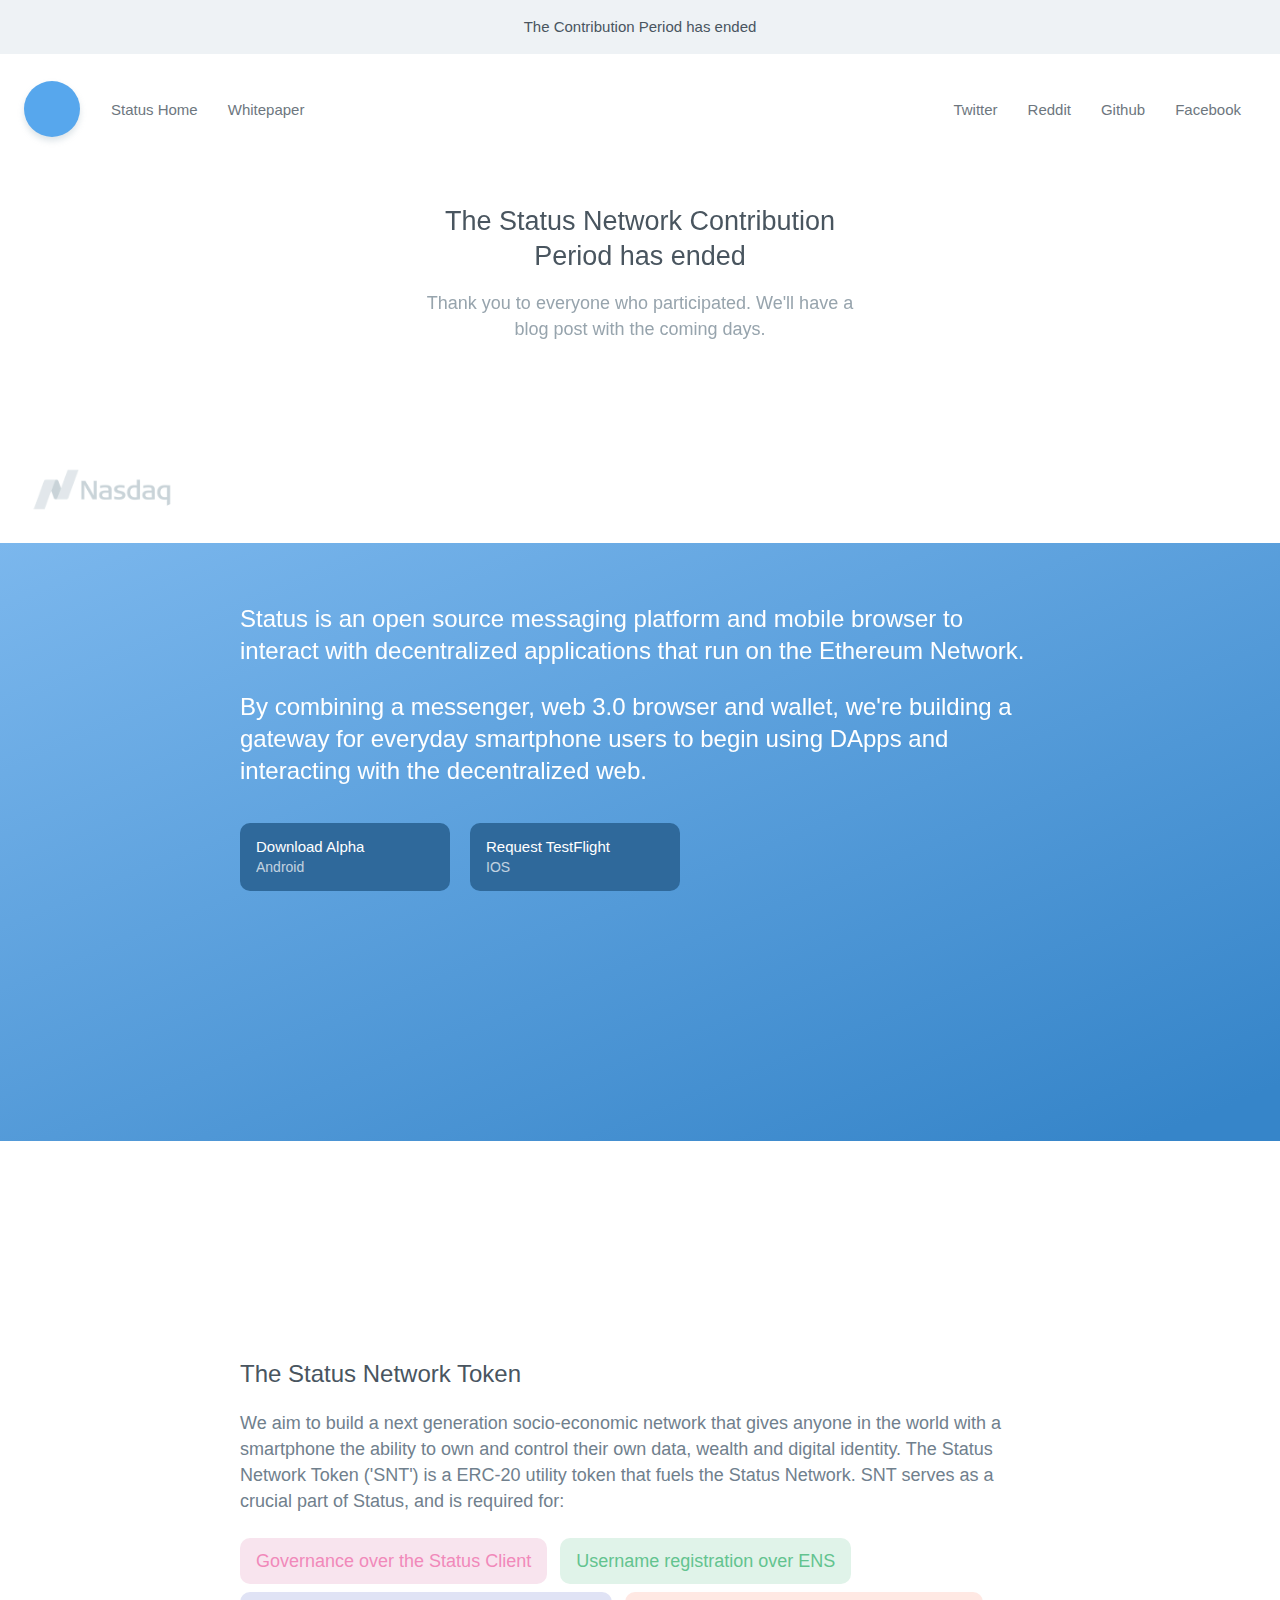
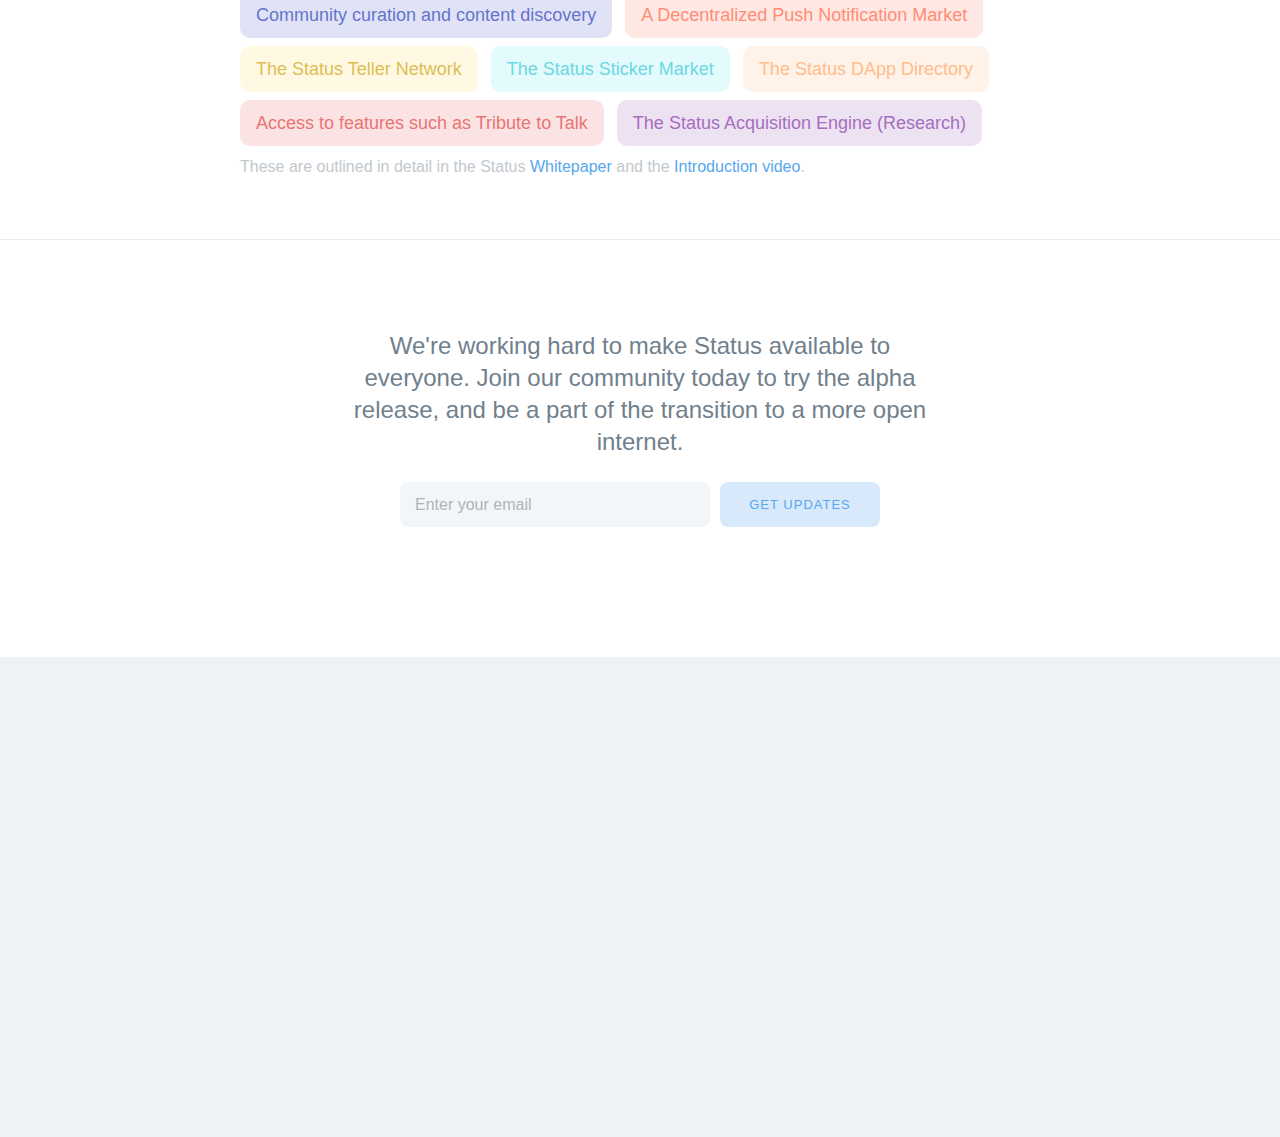
==== commit 01ce5df3: "updates subheadline" ====
--- a/index.html
+++ b/index.html
@@ -28,345 +28,6 @@
   <div class="news news--finish news--hidden">
     <div class="news-inner">
       The Contribution Period has ended
-    </div>
-  </div>
-
-  <div class="overlay overlay--agreement">
-    <div class="popup popup--agreement">
-        <a class="popup__button popup__button--close"></a>
-        <div class="popup__steps">Step 1 of 2</div>
-        <h4 class="popup__title">Contribution Agreement & Terms and Conditions</h4>
-        <div class="popup__text">You must read and agree to the following information before you can proceed.</div>
-        <div class="terms">
-          <h6>SNT Creation and Status Project Creation Conditions: Explanatory Note &amp; Governance Terms</h6>
-          <h6>1. Principles</h6>
-          <p>
-            By transferring Ether (“ETH”) to the Smart Contract System and/or calling the corresponding function of Status Genesis Tokens
-            (“SGT”, SGT have been given by Status Research &amp; Development GmbH, at its sole discretion, to members of the community and
-            other supporters as reward for their support of the Status Project) and the Smart Contract System creating Status Tokens (“SNT”),
-            the User understands and accepts that the User makes a contribution into a Smart Contract System for the development of the
-            Status Project (“Contribution”), as further described in the Status Project Whitepaper (“Status Project” / “the Whitepaper”).
-            For the Whitepaper and/or further information on the Status Project, visit: <a href="https://status.im">https://status.im</a>.
-            The information contained in the Whitepaper and on the website are of descriptive nature only, are not binding and do – unless
-            explicitly referred to herein – not form part of the Terms as set forth under para 5 below.</p>
-          <p>
-            The User understands and accepts that while the individuals and entities, including Status Research & Development GmbH
-            (hereinafter “Status GmbH”), assigned to this task will make reasonable efforts to develop and complete the Status Project,
-            <strong>it is possible that such development may fail and User’s SNT become useless and/or valueless due to technical, commercial,
-              regulatory or any other reasons</strong> (see also section 5 regarding Risks).</p>
-          <p>
-            The User is also aware of the risk that even if all or parts of the Status Project are successfully developed and released in full
-            or in parts, due to a lack of public interest, the Status Project could be fully or partially abandoned, remain commercially unsuccessful
-            or shut down for lack of interest, regulatory or other reasons.
-            <strong>The User therefore understands and accepts that the transfer of ETH to the Smart Contract System and/or the call of the collect
-              function on the Smart Contract System for the activation of SGT (instructions for which will be published on <a href="https://contribute.status.im">https://contribute.status.im</a>
-              within 30 days after the Contribution Period has ended, “Activation of SGT”) and the creation of SNT by the Smart Contract System
-              carry significant financial, regulatory and/or reputational risks (including the complete loss of value of created SNT if any,
-              and attributed features of the Status Project).</strong></p>
-          <p>
-            The User furthermore understands and accepts that - as the creation of the SNT as well as the assignment of the execution of the
-            Status Project are smart contract based - the terms and conditions applicable thereon are set forth in the Smart Contract System Code,
-            existing on the Ethereum blockchain at the address published 9 hours before the start of the Contribution Period on: <a href="https://contribute.status.im">https://contribute.status.im</a>.
-            <strong>To the extent the terms contained herein or in any other document or communication contradict to the ones set forth in the Smart
-              Contract System, the terms of the Smart Contract System prevail. Furthermore, neither this document nor any other document or communication
-              may modify or add any additional obligations to Status GmbH or publisher of these terms or developer of the Smart Contract System and/or
-              any other person, Status GmbH and/or affiliates involved with the deployment of the Smart Contract System and the setting up of the
-              Status Project beyond those set forth in the Smart Contract System.</strong></p>
-          <p>
-            By transferring ETH to the Smart Contract System and/or by the Activation of SGT, the User expressly agrees to all of the terms and conditions
-            set forth in Smart Contract System Code existing on the Ethereum blockchain (at the addresses set forth under para 4) and in this document
-            (together the “Terms”), which is incorporated by reference herein. <strong>The User further confirms to have carefully reviewed the Smart Contract
-            System Code, its functions and the terms and conditions set forth in this document and to fully understand the risks and costs of creating
-            SNT and contributing into a Smart Contract System for the development of the Status Project.</strong></p>
-          <p>
-            This document does not constitute a prospectus of any sort, is not a solicitation for investment and does not pertain in any way to an initial
-            public offering or a share/equity offering and does not pertain in any way to an offering of securities in any jurisdiction. It is a description
-            of the functionality of a Smart Contract System.</p>
-          <p>
-            By transferring ETH to the Smart Contract System and/or by the Activation of SGT and/or receiving SNT, no form of partnership, joint venture
-            or any similar relationship between the Users and Status GmbH and/or other individuals or entities involved with the deployment of the Smart
-            Contract System and the setting up of the Status Project is created.</p>
-          <p>The Contribution into the Smart Contract System will not involve any fiat currencies and will strictly be done in cryptocurrencies (ETH).</p>
-          <h6>2. SNT Creation Function</h6>
-          <h6>2.1 Usage License; No Ownership, Revenue or Governance Rights</h6>
-          <p>
-            <strong>Usage License:</strong> Ownership of SNT carries no rights express or implied other than a limited right (license) to use the Status
-            platform (“Status Platform”) based on the Status network (“Status Network”), if and to the extent the Status Project has been successfully completed and launched.</p>
-          <p>
-            <strong>No Ownership, Revenue or Governance Rights:</strong> In particular, User understands and accepts that <strong>SNT do not represent or constitute any ownership
-            right or stake, share or security or equivalent rights nor any right to receive future revenues, shares or any other form of participation or
-            governance right in or relating to the Status Project in general, Status Network in particular and/or Status GmbH.</strong></p>
-
-          <h6>2.2 Contribution</h6>
-          <p>
-            <strong>Contribution Cap / Dynamic Ceilings:</strong> The total amount of Contributions will be capped by a system of dynamic ceilings
-            (“Dynamic Ceilings”) consisting of an Initial Ceiling, additional Hidden Ceilings and a Hard Ceiling:
-            <br /><br />
-            <strong>Initial Ceiling:</strong> The Initial Ceiling will be activated automatically after total Contributions of 30,000 ETH have been
-            recorded by the Smart Contract System. In case (pending or transacted) Contributions exceed the Initial Ceiling, the exceeding Contributions
-            will not be accepted as Contributions, but will be automatically transferred back to the address they have been sent from (in total, not just
-            the exceeding part). After the Initial Ceiling has been reached, the first Hidden Ceiling will be communicated automatically by the Smart Contract System.
-            <br /><br />
-            <strong>First and subsequent Hidden Ceilings:</strong> The Hidden Ceilings will be activated automatically after total Contributions in the amount of the
-            respective Hidden Ceiling as implemented in the Smart Contract System have been recorded by the Smart Contract System. Contributions (pending or transacted)
-            exceeding the respective Hidden Ceiling will not be accepted as Contributions but will be automatically transferred back to the address they have been sent
-            from (in total, not just the exceeding part). Before the Initial Ceiling has been reached, the amount of the subsequent Hidden Ceilings will be communicated
-            automatically by the Smart Contract System.
-            <br /><br />
-            <strong>Hard Ceiling / Maximal Contribution Amount:</strong> The Hard Ceiling will be activated automatically after total Contributions in the amount of
-            300,000 ETH have been recorded by the Smart Contract System. Contributions (pending or transacted) exceeding the respective Hard Ceiling, will not be
-            accepted as Contributions (in total, not just the exceeding part). Once the Hard Ceiling has been reached, the Contribution Period ends.
-          </p>
-          <p>
-            <strong>Token Pools:</strong> At the end of the Contribution Period (and regarding Pool C also after the end of the Contribution Period), an amount of max.
-            7,317,073,171 SNT (as specified by Status GmbH 12 hours prior to the start of the Contribution Period on: <a href="https://contribute.status.im">https://contribute.status.im</a>) is planned to be
-            created by the Smart Contract System, all of equal value and functionality, however, divided by the Smart Contract System into four different pools.
-            <br /><br />
-            <strong>Pool A consisting of a max. amount of 7,317,073,171 SNT</strong>, intended to be created by the Smart Contract System at the end of the
-            Contribution Period for Users having made Contributions. These SNT become transferable 7 days after the end of the Contribution Period (see para. 19 below).
-            <br /><br />
-            User understands and accepts that the Smart Contract System may contain whitelisted addresses that receive a guaranteed allocation of up to
-            1,234,050,000 Pool A SNT for their Contributions (apart from the guaranteed allocation and the non-applicability of the Dynamic Ceilings,
-            no special conditions apply, especially the same creation rate as defined in para 13 is applicable). The amount of these Contributions
-            has been hard coded into the Smart Contract System and is included in the Maximum Contribution Amount. User understands and accepts, that
-            the Maximum Contribution Amount for non-whitelisted Users is therefore correspondingly lower.
-            <br /><br />
-            <strong>Pool B consisting of 20% of the SNT of Pool A</strong>, intended to be created by the Smart Contract System at the end of the
-            Contribution Period. After the end of the Contribution Period, Pool B will be allocated to persons that provided early contributions to
-            the Status Project by participating as managers, founders, working to develop the ideas, implementations and supporting structures of the
-            Status Project (“Status Team Members”).
-            <br /><br />
-            <strong>Pool C consisting of a maximum of 10% of the SNT of Pool A</strong>, intended to be created for members of the community and other supporters,
-            who received for their merits SGT. SGT are also ERC20 Tokens, which enable its holder to obtain SNT by Activation. The amount of SNT, which will be
-            allocated to a SGT holder who activated his SGT, depends on the total amount of ETH contributed during the Contribution Period and will be communicated
-            on <a href="https://contribute.status.im">https://contribute.status.im</a> within 30 days after the Contribution Period has ended. This amount is expected
-            to be calculated according to the following formula:
-            <br /><br />
-            <span style="white-space: pre">(Amount of SGT activated by the User / Total SGT issued) * (Pool C / Pool A) * Pool A</span>
-            <br /><br />
-            The Activation of SGT will be possible for a duration of 90 days after the instructions according to para 3 have been published. Status GmbH may extend this period at its sole discretion.
-            <br /><br />
-            <strong>Pool D consisting of 29% of the SNT of Pool A</strong>, intended as a reserve for future Contribution Periods will be created by the Smart Contract
-            System at the end of the Contribution Period. After the end of the Contribution Period, Pool D will be allocated to a multisignature Wallet controlled
-            by Status GmbH. Status GmbH is entitled to use the SNT of Pool D to raise further funding for the Status Project. Especially, it may allocate SNT to
-            individual Contributors or organize further Contribution Periods.
-          </p>
-          <p><strong>Creation Rate:</strong> The Smart Contract System will allocate 10,000 SNT for every Contribution of 1 ETH.</p>
-          <p>
-            <strong>Contribution Period:</strong> The Contribution Period starts with the deployment of the Smart Contract System and lasts for 24 hours, starting
-            once the Initial Ceiling has been reached or for a maximal duration of 14 days (“Maximal Duration Of Contribution Period”), whichever is earlier. Within
-            the 24 hours after the Initial Ceiling has been reached, further Dynamic Ceilings will be communicated by the Smart Contract System (see para 11). Finally,
-            the Smart Contract System automatically stops to accept Contributions, if the Hard Ceiling has been reached or the 24 hours have elapsed, whichever is earlier.</p>
-          <p>
-            <strong>Creation and Allocation of SNT:</strong> The creation and allocation of SNT of Pool A by the Smart Contract System is initiated by the User sending
-            an amount of ETH to the Smart Contract System, located on the Ethereum blockchain at the addresses set forth under para 4, which triggers a smart contract
-            operation. After the end of the Contribution Period, the Smart Contract System creates and allocates the corresponding SNT to the User’s wallet address,
-            from where the ETH were sent from. User must assure to make his contribution using an ETH address to which the Smart Contract System can send back SNT
-            and/or ETH to (e.g. not an address of a currency exchange like Coinbase, Poloniex etc.). Issuance of SNT (meaning that respective entries of the
-            Public Key (PUK) of User) are made by the Smart Contract System on the blockchain according to the allocation information in the Smart Contract System.</p>
-          <p>
-            <strong>No Refund:</strong> The User understands and accepts that all Contributions for SNT are final and may not be reversed, except in case Contributions
-            have surpassed a Ceiling (see para 11). User therefore shall assure to make his Contribution using an ETH address to which the Smart Contract System can send
-            back SNT and/or ETH to (e.g. not an address of a currency exchange like Coinbase, Poloniex etc.). Other Contributions are non-refundable. By contributing for
-            SNT, the User acknowledges that he has no right to request a refund for any reason, and that the User will not receive money or other compensation for any SNT
-            that is not used or remains unused.</p>
-          <p><strong>Minimum Contribution Amount:</strong> Contributions of less than 0.0001 ETH do not result in the allocation of SNT, nor will they be refunded.</p>
-          <p>
-            <strong>Assure to use the original Smart Contracts:</strong> Only the Smart Contract(s) existing at the addresses set forth under para 4 will issue SNT during
-            the Contribution Period. Access to this Smart Contract will be available through <strong>0x55d34b686aa8C04921397c5807DB9ECEdba00a4c</strong>. To the extent that
-            any third-party website, service or smart-contract offers SNT during the Contribution Period and/or facilitates the allocation or transfer of SNT in any way
-            during the Contribution Period or at any time up to the release of the Genesis Block, such third-party websites or services are, unless explicitly mentioned
-            on <a href="https://contribute.status.im/">https://contribute.status.im/</a>, not authorised by Status GmbH and have no relationship in any way with Status GmbH.</p>
-          <p>
-            <strong>Transferability of SNT during the Contribution Period and after:</strong> Any and all SNT are not transferable during a period of 7 days, starting with
-            the end of the Contribution Period, as set forth in the Smart Contract System. Further restrictions apply for the SNT of Pool B (see para 21).</p>
-          <p>
-            <strong>Early Termination of the Contribution Period:</strong> During the Contribution Period, Status GmbH may at any time stop the contribution function at its
-            own discretion and thereby end the Contribution procedure, in particular for security reasons.</p>
-
-          <h6>2.3 Pre-Allocation of SNT</h6>
-          <p>
-            The User understands and accepts that max. 59% of the amount of SNT of Pool A, will be pre-allocated to certain individuals as set forth below:
-            <br /><br />
-            <strong>20% of SNT of Pool A (Pool B)</strong>, will be released to Status Team Members.
-            <br /><br />
-            SNT of Pool B are subject to a descending vesting / lockup-period implemented in the Smart Contract System and therefore may not be transferred in accordance to the following schedule:<br />
-            First 6 months upon the end of the Contribution Period: No transfers possible;<br />
-            7th -12th months upon the end of the Contribution Period: 1/4 of Pool B SNT transferable;<br />
-            13th -18th months upon the end of the Contribution Period: 2/4 of Pool B SNT transferable;<br />
-            19th -24th months upon the end of the Contribution Period: 3/4 of Pool B SNT transferable;<br />
-            After the 24th month upon the end of the Contribution Period: All of Pool B SNT transferable.
-            <br /><br />
-            <strong>Maximum of 10% of the SNT of Pool A (Pool C)</strong>, will be created and released to members of the community and other supporters,
-            who activated their SGT. The amount of SNT which will be allocated to a SGT holder who activated his SGT depends on the total amount of ETH
-            contributed during the Contribution Period and will be communicated on https://contribute.status.im within 30 days after the Contribution Period
-            has ended. This amount will be calculated according to the formula set forth under para 12. The Activation of SGT will be possible for a duration
-            of 90 days after the instructions according to para 3 have been published. Status GmbH may extend this period at its sole discretion.
-            <br /><br />
-            <strong>29% of the SNT of Pool A (Pool D)</strong>, will be released to a multisignature Wallet controlled by Status GmbH. Status GmbH is entitled to
-            use the SNT of Pool D to raise further funding for the Status Project. Especially, it may allocate SNT to individual Contributors or organize further
-            Contribution Periods.
-          </p>
-
-          <h6>2.4 SNT Functionality</h6>
-          <p>SNT are only for use in connection with the Status Project under the terms of the Smart Contract System and only constitute a transferable representation of attributed functions specified in the Smart Contract System.</p>
-          <p>SNT is a usage token, which enables to participate in the Status Network. Furthermore, certain governance functions may be implemented. If such governance functions exist, at least at the beginning, Status GmbH has the final decision power regarding all matters discussed.</p>
-          <p>User understands and accepts that subject to a decision of the SNT holders based on a governance mechanism, an inflation mechanism (e.g. for staking rewards etc.) may be implemented in the future.</p>
-          <p>Ownership of SNT carries no rights express or implied other than the right to use SNT as a mean to enable usage of and interaction with and within the Status Network, if successfully completed and deployed (see section 3). Beyond this, ownership of SNT carries no rights express or implied. In particular, User understands and accepts that he has no right to claim as holder of SNT any intellectual property rights, equity or equivalent rights or any other form of participation in or relating to the Status Project, Status Network and/or Status GmbH.</p>
-
-          <h6>2.5 Representation and Warranties of User</h6>
-          <p>
-            By transferring ETH to the Smart Contract System and/or by Activation of SGT and creating SNT, the User represents and warrants that:
-          </p>
-          <ul>
-            <li>the User is not a citizen or resident of a country, whose legislation conflicts with the present allocation of SNT and/or the Status Project in general;</li>
-            <li>the User is not a citizen or resident of the USA;</li>
-
-            <li>the User has a deep understanding of the functionality, usage, storage, transmission mechanisms and intricacies associated with cryptographic tokens, like bitcoin (BTC) and Ether (ETH), and blockchain-based software systems;</li>
-            <li>the User understands and accepts that there is no warranty or assurance that the network of miners will allocate the SNT to the Users as proposed by these Terms. The User understands and accepts that the consensus mechanism securing the Ethereum Network may change in the future, and the stakeholders who are in control of the Network may also change as a result.</li>
-            <li>the User has carefully reviewed the code of the Smart Contract System located on the Ethereum blockchain at the addresses set forth under para 4 and fully understands and accepts the functions implemented therein;</li>
-            <li>the User is legally permitted to transfer ETH to the Smart Contract System, activate SGT, create and obtain SNT in the User’s jurisdiction;</li>
-            <li>User will contribute ETH and/or activate SGT from a wallet respectively within a wallet or wallet service provider that technically supports the SNT. User understands and accepts, that failure to assure this may have the result that User will not gain access to his SNT;</li>
-            <li>User understands and accepts, that if he exceeds with his Contribution a Ceiling as described within para 11, the total amount of his Contribution will not be accepted by the Smart Contract System. User further understands and accepts, that in such case the Gas necessary for the transaction will be lost.</li>
-            <li>the User is legally permitted to receive software and contributing to the Smart Contract System for the development of the Status Project;</li>
-            <li>the User is of a sufficient age to legally create and obtain SNT;</li>
-            <li>the User will take sole responsibility for any restrictions and risks associated with the creation of SNT by the Smart Contract System as set forth below;</li>
-            <li>the User is not submitting ETH to the Smart Contract System and/or activating SGT to obtain SNT for the purpose of speculative investment;</li>
-            <li>the User is not obtaining or using SNT for any illegal purposes;</li>
-            <li>the User is purchasing the functionality of the SNT issued by the Smart Contract System primarily to support the development, testing, deployment and operation of the Status Project, being aware of the commercial risks associated with the Status Project;</li>
-            <li>the User waives the right to participate in a class action lawsuit or a classwide arbitration against Status GmbH or any individual involved with the creation of SNT;</li>
-            <li>the User understands the creation of SNT does not involve the purchase of shares or any equivalent in any existing or future public or private company, corporation or other entity in any jurisdiction;</li>
-            <li>the User understands that the transfer of ETH to the Smart Contract System, the Activation of SGT, the creation of SNT and the development of the Status Project carries significant financial, regulatory and reputational risks as further set forth in the Terms;</li>
-            <li>the User understands and expressly accepts that there is no warranty whatsoever on SNT, the Smart Contract System and/or the success of the Status Project, expressed or implied, to the extent permitted by law, and that the Smart Contract System is used and SNT are created and obtained at the sole risk of the User on an “as is” and “under development” basis and without, to the extent permitted by law, any warranties of any kind, including, but not limited to, warranties of title or implied warranties, merchantability or fitness for a particular purpose;</li>
-            <li>the User understands that the User has no right against any other party to request any refund of the ETH submitted to the Smart Contract System and/or SGT activated for the creation of the SNT under any circumstance; and that</li>
-            <li>the User understands with regard to SNT no market liquidity may be guaranteed and that the value of SNT over time may experience extreme volatility or depreciate in full;</li>
-            <li>the User understands that the User bears the sole responsibility to determine if the User’s contribution to the Smart Contract System for the development of the Status Project, the transfer of ETH to the Smart Contract System, the Activation of SGT, the creation, ownership or use of SNT, the potential appreciation or depreciation in the value of SNT over time (if any), the allocation of SNT and/or any other action or transaction related to the Status Project have tax implications for him; by creating, holding or using SNT, and to the extent permitted by law, the User agrees not to hold any third party (including developers, auditors, contractors or founders) liable for any tax liability associated with or arising from the creation, ownership or use of SNT or any other action or transaction related to the Status Project.</li>
-          </ul>
-          <p>
-            As part of the contribution process the User will use own account (address) on the Ethereum network, with a private key associated to this address and password.
-            The password is used to encrypt the User’s private key. Following the creation of SNT by the Smart Contract System, the SNT will be transferred to the User's address
-            by the Smart Contract System. The User understands that the User must keep his password and private key safe and that the User may not share them with anybody.
-            The User further understands that if his private key and/or password is lost or stolen, the User will not be able to generate a new password or recover his private key,
-            and if the User also loses his private keys and password, the SNT associated with the User's account (address) will be unrecoverable and will be permanently lost.
-            Furthermore, the User understands that there is no recovery mechanism for lost keys and passwords, so no one will be able to help the User retrieve or reconstruct a
-            lost password and private keys and provide the User with access to any lost SNT.
-          </p>
-
-          <h6>3. Status Project Execution</h6>
-          <p>The User understands and accepts that the development and execution of the Status Project will be assigned to a third party contractor, Status GmbH, by releasing the amount of contributed ETH by the Smart Contract System to the wallet of Status GmbH. Status GmbH has the right to engage subcontractors to perform the entire or partial development and execution of the Status Project. The scope of the development work will be triggered by the amount of Contributions received during the Contribution Period. Status GmbH shall further have the right to assign the entire Status Project including the Contributions received for its development to a third party.</p>
-          <p>The User understands and accepts that for the purpose of the development and execution of the Status Project, Status GmbH receives the full amount of ETH transferred to the Smart Contract System during the Contribution Period. This amount covers expenses, charges and other costs that may arise by Status GmbH and/or its subcontractors as part of the development and execution of the Status Project. Status GmbH has the right to support and/or acquire other companies for the benefit of successfully executing the Status Project. It remains at Status GmbH’s sole discretion to decide how to allocate the funds in order to develop and execute the Status Project.</p>
-          <p>The User understands and accepts that the User may not have any expectation of influence over governance on the Status Project.</p>
-          <p>The User understands and accepts that the Status Project will need to go through substantial development works as part of which it may become subject of significant conceptual, technical and commercial changes before release. User understands and accepts that as part of the development, an upgrade of the SNT may be required (hard-fork of SNT) and that, if User decides not to participate in such upgrade, he may no longer use his SNT and that non upgraded SNT may lose their functionality in full.</p>
-
-          <h6>4. Audit of the Smart Contract System</h6>
-          <p>The Smart Contract System has been, on a reasonable effort basis, audited and approved by technical experts. The technical experts have confirmed that the Smart Contract System has, with regard to both accuracy and security, been programmed according to the current state of the art.</p>
-          <p>However, the User understands and accepts that smart contract technology is still in an early development stage and its application of experimental nature which carries significant operational, technological, financial, regulatory and reputational risks. Accordingly, while the audit conducted raises the level of security and accuracy, the User understands and accepts that the audit does not amount to any form of warranty, including direct or indirect warranties that the Smart Contract System and the SNT are fit for a particular purpose or do not contain any weaknesses, vulnerabilities or bugs which could cause, inter alia, the complete loss of ETH, SGT and/or SNT.</p>
-
-          <h6>5. Risks</h6>
-          <p>
-            The User understands and accepts the risks in connection with transferring ETH to the Smart Contract System, activating SGT and/or creating SNT as exemplary set forth above and hereinafter. In particular, but not concluding, the User understands the inherent risks listed hereinafter:
-            <br /><br />
-            <strong>Risk of software weaknesses:</strong> The User understands and accepts that the Smart Contract System concept, the underlying software application and software platform (i.e. the Ethereum blockchain) is still in an early development stage and unproven, why there is no warranty that the process for creating SNT will be uninterrupted or error-free and why there is an inherent risk that the software could contain weaknesses, vulnerabilities or bugs causing, inter alia, the complete loss of ETH, SGT and/or SNT.
-            <br /><br />
-            <strong>Regulatory risk:</strong> The User understands and accepts that the blockchain technology allows new forms of interaction and that it is possible that certain jurisdictions will apply existing regulations on, or introduce new regulations addressing, blockchain technology based applications, which may be contrary to the current setup of the Smart Contract System and which may, inter alia, result in substantial modifications of the Smart Contract System and/or the Status Project, including its termination and the loss of SNT for the User.
-            <br /><br />
-            <strong>Risk of abandonment / lack of success:</strong> The User understands and accepts that the creation of the SNT and the development of the Status Project may be abandoned for a number of reasons, including lack of interest from the public, lack of funding, lack of commercial success or prospects (e.g. caused by competing projects). The User therefore understands that there is no assurance that, even if the Status Project is partially or fully developed and launched, the User will receive any benefits through the SNT held by him.
-            <br /><br />
-            <strong>Risk associated with other applications:</strong> The User understands and accepts that the Status Project may give rise to other, alternative projects, promoted by unaffiliated third parties, under which SNT will have no intrinsic value.
-            <br /><br />
-            <strong>Risk of loss of private key:</strong> SNT can only be accessed by using an Ethereum wallet with a combination of User’s account information (address), private key and password. The private key is encrypted with a password. The User understands and accepts that if his private key file or password respectively got lost or stolen, the obtained SNT associated with the User's account (address) or password will be unrecoverable and will be permanently lost.
-            <br /><br />
-            <strong>Risk of theft:</strong> The User understands and accepts that the Smart Contract System concept, the underlying software application and software platform (i.e. the Ethereum blockchain) may be exposed to attacks by hackers or other individuals that could result in theft or loss of SNT, ETH and/or SGT, impacting the ability to develop the Status Project.
-            <br /><br />
-            <strong>Risk of Ethereum mining attacks:</strong> The User understands and accepts that, as with other cryptocurrencies, the blockchain used for the Smart Contract System is susceptible to mining attacks, including but not limited to double-spend attacks, majority mining power attacks, “selfish-mining” attacks, and race condition attacks. Any successful attacks present a risk to the Smart Contract System, expected proper execution and sequencing of SNT transactions, and expected proper execution and sequencing of contract computations.
-            <br /><br />
-            <strong>Risk of governance attacks and failure:</strong> The Contributor understands and accepts that the Status Network may use an in-built decentralized governance system (“Governance System”). For these reasons, it is possible that the Governance System adopts proposals that have an adverse effect on the useful functioning of the Status Network and/or the value of SNT. If the Governance System is attacked, or becomes controlled either directly or indirectly by some party who makes unwise decisions, or the community generally makes unwise decisions, the value of SNT held by a Contributor might be greatly reduced or even permanently lost.
-            <br /><br />
-            <strong>Risk of incompatible Wallet service:</strong> The User understands and accepts, that the wallet or wallet service provider used for the contribution, has to be technically compatible with the SNT. The failure to assure this may have the result that User will not gain access to his SNT.
-          </p>
-
-          <h6>6. Taxation</h6>
-          <p>The User bears the sole responsibility to determine if his contribution into the Smart Contract System for the development of the Status Project, the transfer of ETH and/or the Activation of SGT, the creation, ownership or use of SNT, the potential appreciation or depreciation in the value of SNT over time (if any), the allocation of SNT and/or any other action or transaction related to the Status Project have tax implications for him.</p>
-          <p>By creating, holding or using SNT, and to the extent permitted by law, the User agrees not to hold any third party (including developers, auditors, contractors or founders) liable for any tax liability associated with or arising from the creation, ownership or use of SNT or any other action or transaction related to the Status Project.</p>
-
-          <h6>7. No Liability</h6>
-          <p>The User acknowledges and agrees that, to the fullest extent permitted by any applicable law, the User will not hold any developers, auditors, contractors or founders of the SNT, the Smart Contract System and/or Status GmbH liable for any and all damages or injury whatsoever caused by or related to the use of, or the inability to use, SNT or the Smart Contract System under any cause or action whatsoever of any kind in any jurisdiction, including, without limitation, actions for breach of warranty, breach of contract or tort (including negligence) and that developers, auditors contractors or founders of the Smart Contract System, the SNT and/or the Status Project shall not be liable for any indirect, incidental, special, exemplary or consequential damages, including for loss of profits, goodwill or data, in any way whatsoever arising out of the use of, or the inability to use of the Smart Contract System, the Status Project and/or SNT.</p>
-          <p>The User further specifically acknowledges that developers, auditors, contractors or founders of the SNT, Smart Contract System and/or the Status Project are not liable, and the User agrees not to seek to hold them liable, for the conduct of third parties, including other creators of SNT, and that the risk of creating, holding and using SNT rests entirely with the User.</p>
-          <p>By creating, holding or using SNT, and to the extent permitted by law, the User agrees not to hold any third party (including developers, auditors, contractors or founders) liable for any regulatory implications or liability associated with or arising from the creation, ownership or use of SNT or any other action or transaction related to the Status Project.</p>
-
-
-          <h6>8. Miscellaneous</h6>
-          <p>The User understands and accepts that the network of miners will be ultimately in control of the Smart Contract System. The User understands that a majority of these miners could agree at any point to make changes to the official Smart Contract System and to run the new version of the Smart Contract System. Such a scenario could lead to SNT losing intrinsic value.</p>
-          <p>The Smart Contract System is located in Alderney. Consequently, the SNT creation and allocation and the assignment of the development and execution of the Status Project to Status GmbH are considered to be executed in Alderney.</p>
-          <p>The User agrees that if any portion of these Terms is found illegal or unenforceable, in whole or in part, such provision shall, as to such jurisdiction, be ineffective solely to the extent of such determination of invalidity or unenforceability without affecting the validity or enforceability thereof in any other manner or jurisdiction and without affecting the remaining provisions of the Terms, which shall continue to be in full force and effect.</p>
-          <p>The Terms govern the creation, ownership and use of SNT and supersede any public statements about the launch of SNT and/or the Smart Contract System made by anyone in the past, present and future.</p>
-          <p>The applicable law is Swiss law. Any dispute arising out of or in connection with the creation of the SNT and the development and execution of the Status Project shall be finally settled by the ordinary courts of the registered domicile of the defendant.</p>
-
-        </div>
-        <form name="agreement-form" class="" id="agreement-form" >
-          <div class="checkbox-wrap">
-            <div class="checkbox-inner"><input type="checkbox" name="terms" class="popup__checkbox" id="terms-checkbox" value="none" /><label for="terms-checkbox"></label></div>
-            <div class="pseudo-label">I hereby confirm that I read and agree to the <a href="https://contribute.status.im/status-terms.pdf" target="_blank" >Contribution Terms</a> and <a href="https://status.im/whitepaper.pdf" target="_blank" >Status Whitepaper</a>.</div>
-          </div>
-          <div class="checkbox-wrap">
-            <div class="checkbox-inner"><input type="checkbox" name="citizen" class="popup__checkbox" id="citizenship-checkbox" value="none" /><label for="citizenship-checkbox"></label></div>
-            <div class="pseudo-label">I hereby confirm that I am not a US citizen or resident, nor am I signing on behalf of a US citizen or resident.</div>
-          </div>
-          <div class="checkbox-wrap">
-            <div class="checkbox-inner"><input type="checkbox" name="tokens" class="popup__checkbox" id="tokens-checkbox" value="none" /><label for="tokens-checkbox"></label></div>
-            <div class="pseudo-label">I hereby acknowledge that the Contributor does not receive equity in Status Research & Development GmbH.</div>
-          </div>
-
-          <div class="popup__footer">
-            <div class="popup__footer-title">Enter your full name or initials to digitally sign and agree:</div>
-            <div class="input-wrap">
-              <div class="tooltip tooltip--shown">Check all the checkboxes and enter your initials to proceed</div>
-              <input class="popup-name-field" type="text" name="name-field" value="" placeholder="Enter your initials..."/>
-              <input type="submit" disabled value="SIGN & AGREE" name="agree" class="button button--agree">
-            </div>
-          </div>
-        </form>
-      </div>
-  </div>
-
-  <div class="overlay overlay--address">
-    <div class="popup popup--address">
-        <a class="popup__button popup__button--close"></a>
-        <div class="popup__steps">Step 2 of 2</div>
-        <h4 class="popup__title">Send Your Contribution Using ETH</h4>
-
-        <div class="popup__text">
-          Send ETH to the smart contract address below using Mist, Metamask, imToken, Parity or MyEtherWallet. By sending ETH to the address below, you agree to the <a href="https://contribute.status.im/status-terms.pdf" target="_blank" >Contribution Terms</a>.
-          <div class="text-note">
-            <h5>IMPORTANT</h5> DO NOT send ETH from exchanges like Coinbase, Poloniex, Kraken, or use Jaxx. In addition DO NOT make use of any Multi-Signature wallet as we will not support them and your transaction will not go through. By doing so your ETH may be permanently lost, and the SNT may not be created.
-            <h5>REMEMBER</h5> Your tokens, transactions, wallets and passwords are your responsibility. Protect your keys and passwords, they are unrecoverable. If you lose them someone else may get access to your tokens
-          </div>
-        </div>
-
-        <div class="address-wrap">
-          <div class="address__row">
-            <div class="address__column address__column--long">
-              <div class="address__label">Contract address</div>
-              <div class="address__value">ADDRESS WILL BE DISPLAYED HERE</div>
-            </div>
-          </div>
-
-          <div class="address__row">
-            <div class="address__column address__column--third">
-              <div class="address__label">Start Block</div>
-              <div class="address__value">#000000</div>
-            </div>
-            <div class="address__column address__column--third">
-              <div class="address__label">Recommended Gas Limit</div>
-              <div class="address__value">200,000</div>
-            </div>
-            <div class="address__column address__column--third">
-              <div class="address__label">Maximum Gas Price</div>
-              <div class="address__value">50 Gwei</div>
-            </div>
-          </div>
-        </div>
-
     </div>
   </div>
 
@@ -404,7 +65,7 @@
             <div class="intro intro--finished">
               <div class="tagline">
                 <h2 class="tagline__title">The Status Network Contribution Period has ended</h2>
-                <div class="tagline__body">Thank you to everyone who participated. We'll have a full blog post with the results soon</div>
+                <div class="tagline__body">Thank you to everyone who participated. We'll have a blog post with the coming days.</div>
                 <div class="tagline__button tagline__button--hidden">
                   <a class="button" href="#">Learn More</a>
                 </div>
@@ -592,7 +253,7 @@
   </div>
 
   <script src="js/polyfill.min.js?v=0c1f4da"></script>
-  <script src="js/app.js?v=c128656"></script>
+  <script src="js/app.js?v=f116703"></script>
   <script src="js/mc-validate.js?v=207d097"></script>
 
   <!-- Google Analytics -->
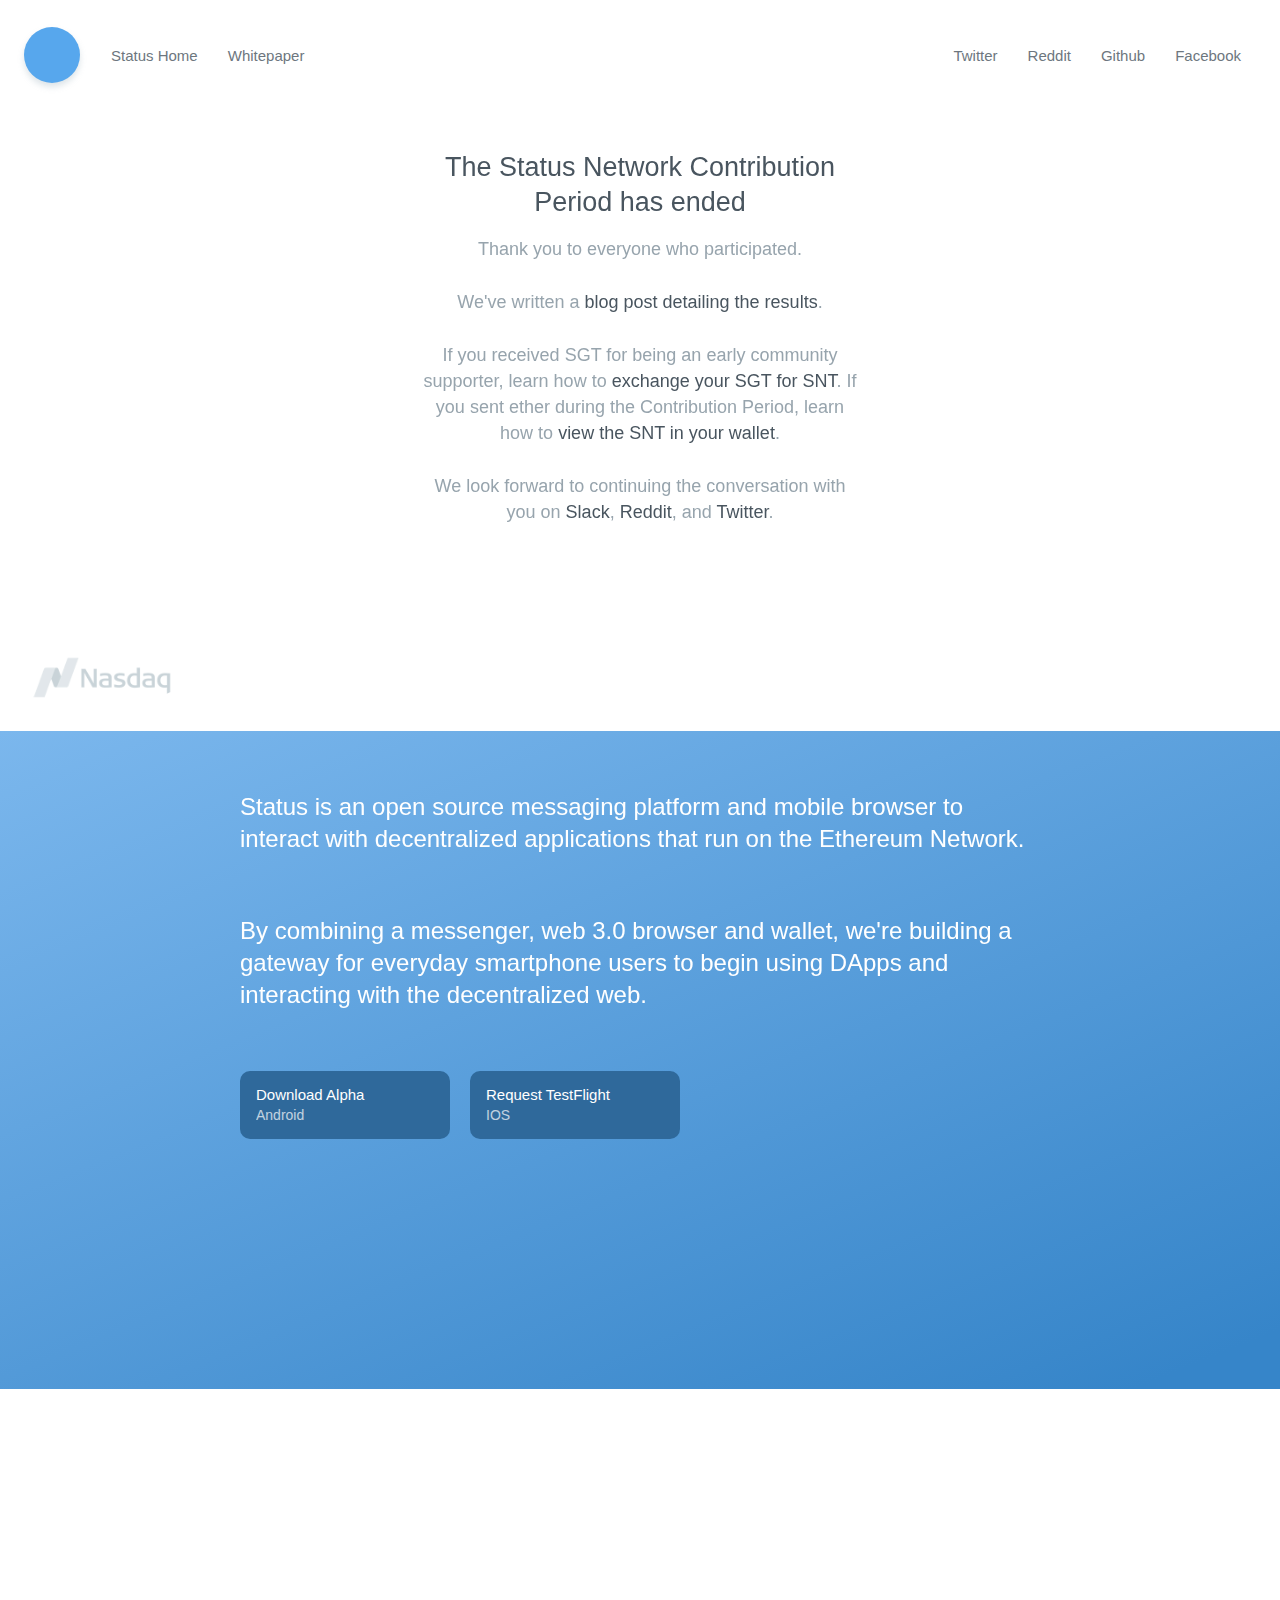
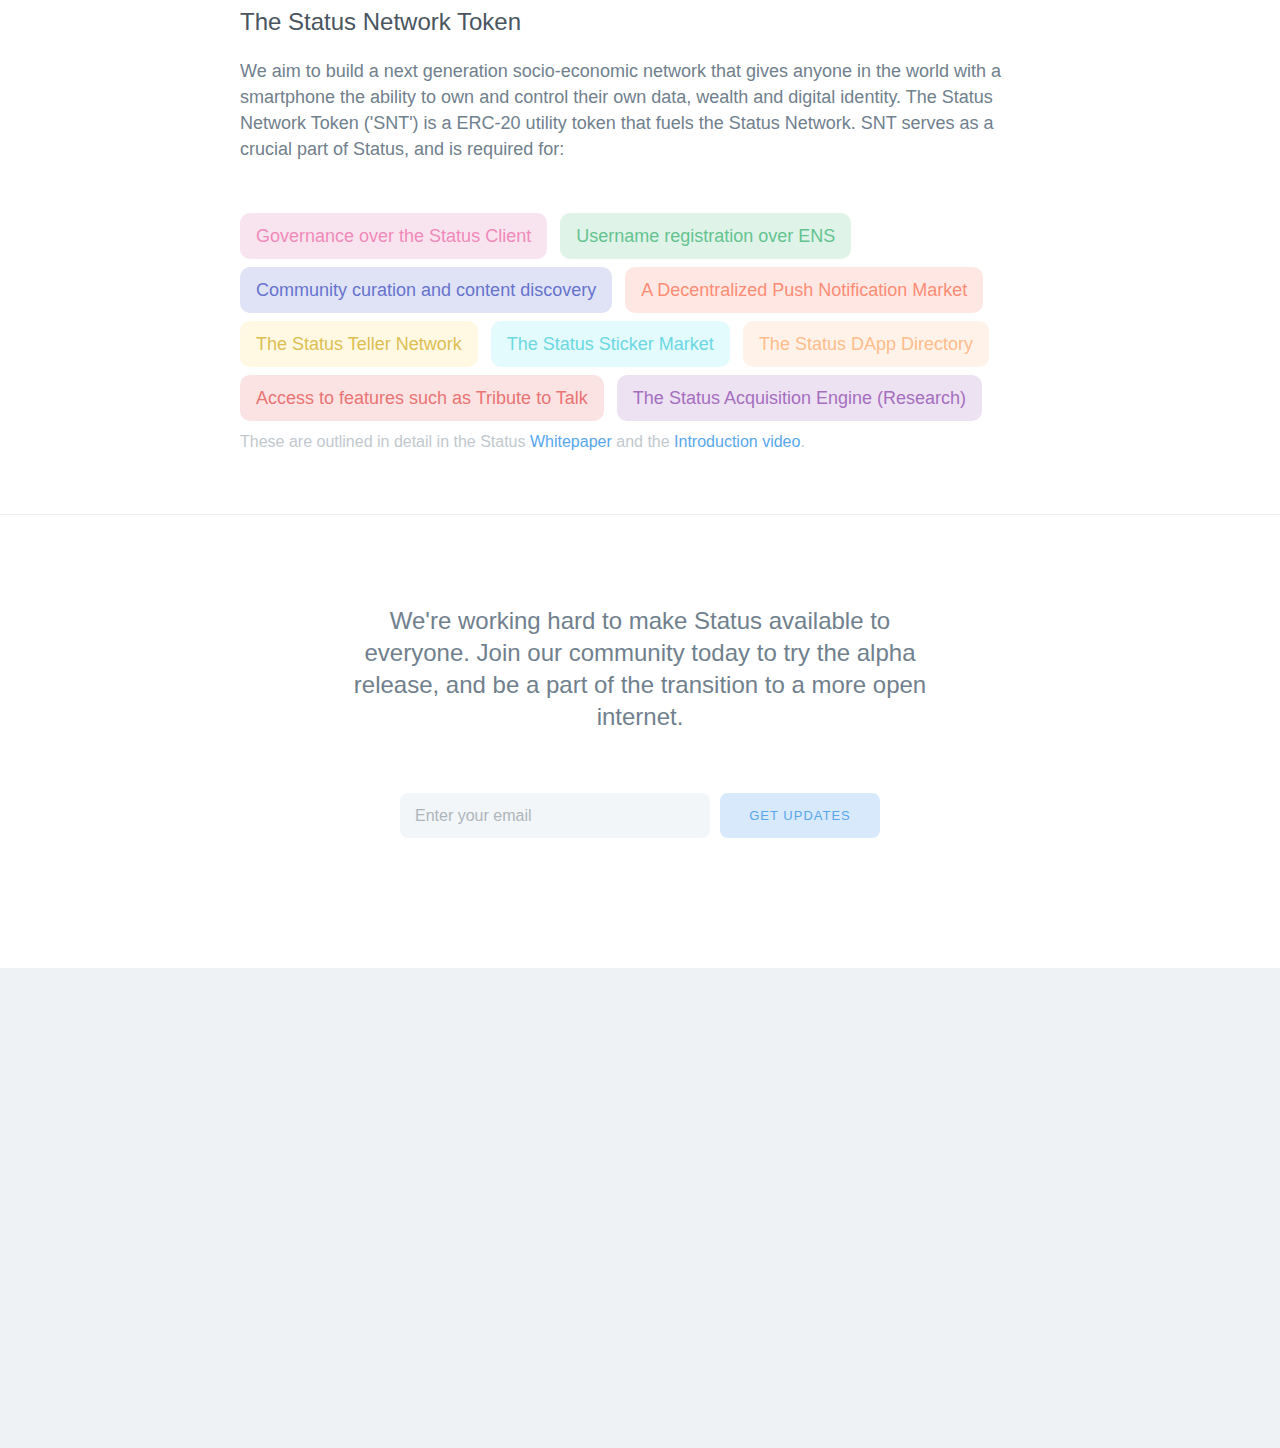
==== commit ba019d92: "Merge pull request #59 from benmorrow/gh-pages" ====
--- a/index.html
+++ b/index.html
@@ -20,8 +20,12 @@
   <link rel="mask-icon" href="img/new-site/logo-mask.svg" color="4360DF">
 
   <!-- favicon.ico in the root directory -->
-  <link rel="stylesheet" href="css/main.css?v=6a89c81">
+  <link rel="stylesheet" href="css/main.css?v=a664cb5">
   <meta property="og:title" content="Status Contribution Period" />
+  <style type="text/css">
+    p {margin-bottom: 1.5em;}
+  </style>
+
 </head>
 
 <body>
@@ -65,7 +69,11 @@
             <div class="intro intro--finished">
               <div class="tagline">
                 <h2 class="tagline__title">The Status Network Contribution Period has ended</h2>
-                <div class="tagline__body">Thank you to everyone who participated. We'll have a blog post with the coming days.</div>
+                <div class="tagline__body">
+                <p>Thank you to everyone who participated.</p>
+                <p>We've written a <a href="https://contribute.status.im/sgt.html" target="_blank">blog post detailing the results</a>.</p>
+                <p>If you received SGT for being an early community supporter, learn how to <a href="https://contribute.status.im/sgt.html" target="_blank">exchange your SGT for SNT</a>. If you sent ether during the Contribution Period, learn how to <a href="https://contribute.status.im/snt.html" target="_blank">view the SNT in your wallet</a>.</p>
+                <p>We look forward to continuing the conversation with you on <a href="http://slack.status.im" target="_blank">Slack</a>, <a href="https://www.reddit.com/r/statusim/" target="_blank">Reddit</a>, and <a href="https://twitter.com/ethstatus" target="_blank">Twitter</a>.</p></div>
                 <div class="tagline__button tagline__button--hidden">
                   <a class="button" href="#">Learn More</a>
                 </div>
--- a/css/main.css
+++ b/css/main.css
@@ -1 +1 @@
-@charset "UTF-8";a,abbr,acronym,address,applet,article,aside,audio,b,big,blockquote,body,canvas,caption,center,cite,code,dd,del,details,dfn,div,dl,dt,em,embed,fieldset,figcaption,figure,footer,form,h1,h2,h3,h4,h5,h6,header,hgroup,html,i,iframe,img,ins,kbd,label,legend,li,mark,menu,nav,object,ol,output,p,pre,q,ruby,s,samp,section,small,span,strike,strong,sub,summary,sup,table,tbody,td,tfoot,th,thead,time,tr,tt,u,ul,var,video{margin:0;padding:0;border:0;font-size:100%;font:inherit;vertical-align:baseline}article,aside,details,figcaption,figure,footer,header,hgroup,menu,nav,section{display:block}body{line-height:1}ol,ul{list-style:none}blockquote,q{quotes:none}blockquote:after,blockquote:before{content:"";content:none}q:after,q:before{content:"";content:none}table{border-collapse:collapse;border-spacing:0}div{box-sizing:border-box}button,input,label,select,textarea{margin:0;border:0;padding:0;display:inline-block;vertical-align:middle;white-space:normal;background:0 0;line-height:1;font-size:13px;font-family:Arial}input:focus{outline:0}input,textarea{box-sizing:content-box}button,input[type=button],input[type=checkbox],input[type=radio],input[type=reset],input[type=submit],select{box-sizing:border-box}input[type=checkbox],input[type=radio]{width:13px;height:13px}input[type=search]{-webkit-appearance:textfield;-webkit-box-sizing:content-box}::-webkit-search-decoration{display:none}button,input[type=button],input[type=reset],input[type=submit]{overflow:visible;width:auto}::-webkit-file-upload-button{padding:0;border:0;background:0 0}textarea{vertical-align:top;overflow:auto}select[multiple]{vertical-align:top}@font-face{font-family:PostGrotesk-Medium;src:url(../fonts/PostGrotesk-Medium.eot);src:url(../fonts/PostGrotesk-Medium.eot?#iefix) format("embedded-opentype"),url(../fonts/PostGrotesk-Medium.woff) format("woff"),url(../fonts/PostGrotesk-Medium.svg#PostGrotesk-Medium) format("svg");font-weight:400;font-style:normal}@font-face{font-family:PostGrotesk-Book;src:url(../fonts/PostGrotesk-Book.eot);src:url(../fonts/PostGrotesk-Book.eot?#iefix) format("embedded-opentype"),url(../fonts/PostGrotesk-Book.woff) format("woff"),url(../fonts/PostGrotesk-Book.svg#PostGrotesk-Book) format("svg");font-weight:400;font-style:normal}body{background-color:#eef2f5;font-family:PostGrotesk-Book,-apple-system,BlinkMacSystemFont,"Segoe UI",Helvetica,Arial,sans-serif;font-weight:400;font-size:15px;line-height:25px;color:#49555f;text-rendering:optimizeLegibility;-webkit-font-smoothing:antialiased}body.popup-open{overflow:hidden}a{color:#49555f;text-decoration:none;transition:opacity .2s ease}.button{display:block;height:44px;line-height:43px;padding:0 20px;font-family:PostGrotesk-Medium,-apple-system,BlinkMacSystemFont,"Segoe UI",Helvetica,Arial,sans-serif;font-size:13px;text-transform:uppercase;text-align:center;letter-spacing:1px;color:#fff;background-color:#57a7ed;box-shadow:0 8px 14px 0 #dee2e5;border-radius:8px;transform:translate3d(0,0,0) scale(1);transition:transform .1s ease,box-shadow .2s ease,background-color .2s ease;-webkit-appearance:none;cursor:pointer}.button:active{transform:translate3d(0,0,0) scale(.99)}.button:disabled{color:#d4d7da;background-color:#fff;box-shadow:0 4px 6px 0 rgba(175,192,202,.28)}.button.button--disabled{color:rgba(255,255,255,.5);box-shadow:none;cursor:default}.button:hover{background-color:#84cfff}.button.button--disabled:hover{cursor:default;color:rgba(255,255,255,.5);background-color:#fff}.button:disabled:hover{color:#d4d7da;cursor:default;background-color:#fff}.floating-button{position:fixed;z-index:900;bottom:32px;left:32px;opacity:0;transform:translate3d(0,40px,0);transition:opacity .1s ease,transform .6s cubic-bezier(.14,.805,.275,1.08)}.floating-button.button--shown{opacity:1;transform:translate3d(0,0,0)}.floating-button.floating-button--hidden{display:none}.floating-button .button{background:#57a7ed;box-shadow:0 5px 6px 0 rgba(0,0,0,.1);border-radius:10px;min-width:120px}.floating-button .button:hover{background-color:#84cfff}@media (max-width:840px){.floating-button{display:none}}.header{position:absolute;margin:0 auto;display:-ms-flexbox;display:flex;-ms-flex-pack:center;justify-content:center;width:100%;z-index:900;top:0;left:0;height:110px;padding:0 24px}.header__inner{width:1280px;display:-ms-flexbox;display:flex;-ms-flex-pack:justify;justify-content:space-between}.header-section{display:-ms-flexbox;display:flex;-ms-flex-align:center;align-items:center}.nav{display:-ms-flexbox;display:flex;-ms-flex-align:start;align-items:flex-start;opacity:.8}.nav:hover{opacity:1}a.logo{display:-ms-flexbox;display:flex;-ms-flex-wrap:nowrap;flex-wrap:nowrap;-ms-flex-pack:center;justify-content:center;-ms-flex-align:center;align-items:center;padding:0;margin:0 16px 0 0;width:56px;height:56px;background:#57a7ed;box-shadow:0 4px 6px 0 rgba(134,157,171,.28);border-radius:50%;transition:transform .1s ease,box-shadow .2s ease,background-color .2s ease}.logo__icon{height:24px;width:24px;background-image:url(../img/new-site/status-symbol.svg);background-size:24px;background-position:left}a.logo:hover{background-color:#84cfff}.nav a{font-size:15px;display:-ms-flexbox;display:flex;-ms-flex-align:center;align-items:center;padding:15px 15px}.header .nav a{color:#49555f;transition:color .2s ease}.header .nav a:hover{color:#57a7ed}.header .nav a.nav__item--blog::before{content:"";width:16px;height:16px;background-image:url(../img/new-site/icon_external.png);background-size:16px;opacity:0;transform:translate3d(5px,0,0) rotate(5deg);margin:0 10px 0 0;transition:transform .2s ease,opacity .2s ease}.header .nav a.nav__item--blog:hover::before{transform:translate3d(0,0,0) rotate(0);opacity:.4}.nav a:hover{opacity:.9}.shares{width:260px;height:50px}.social-links{display:-ms-flexbox;display:flex;-ms-flex-pack:center;justify-content:center}.shares .social-links{-ms-flex-pack:end;justify-content:flex-end}.social-links li.social-link{margin:0 5px}li.social-link a{display:block;width:40px;height:40px;border-radius:50%;background-color:#4d96d5;background-repeat:no-repeat;background-size:20px;background-position:center;transition:transform .2s ease;cursor:pointer}.social-link.social-link--fb a{background-image:url(../img/new-site/icon_fb.svg)}.social-link.social-link--tw a{background-image:url(../img/new-site/icon_tw.svg)}.social-link.social-link--sl a{background-image:url(../img/new-site/icon_sl.svg)}.social-link.social-link--gh a{background-image:url(../img/new-site/icon_gh.svg)}.social-link.social-link--rd a{background-image:url(../img/new-site/icon_rd.svg)}.social-link:hover a{-ms-transform:scale(1.06);transform:scale(1.06)}@media (max-width:840px){.header-section--right{display:none}a.logo{position:absolute;top:70px;left:50%;margin:0 0 0 -28px}.header__inner{-ms-flex-pack:center;justify-content:center}.header{padding:8px 16px;height:auto}.nav a{padding:10px}.nav .to-hide{display:none}.nav a:first-child{padding-left:0}.nav a:last-child{padding-right:0}}.the-iphone{position:relative;width:328px;height:678px;background:#fff;border-radius:40px;z-index:600;box-shadow:15px 10px 25px 0 rgba(33,40,60,.08),0 1px 2px 0 rgba(35,49,60,.15),inset 0 1px 1px 0 rgba(140,152,174,.38),inset 0 0 8px 4px rgba(204,213,221,.82)}.the-iphone-dot{width:7px;height:7px;position:absolute;left:124px;top:26px;transform:translate3d(0,0,0);border-radius:50%;opacity:.5;background:#dae1ea;box-shadow:inset 0 1px 2px 0 #b3b8d0}.the-iphone-line{width:52px;height:7px;position:absolute;left:50%;top:26px;transform:translate3d(-50%,0,0);border-radius:6px;opacity:.5;background:#dae1ea;box-shadow:inset 0 1px 2px 0 #b3b8d0}.the-iphone-screen{width:308px;height:549px;border:1px solid #e7e9f0;background-color:#f3f4f8;position:absolute;left:50%;top:56px;border-radius:4px;transform:translate3d(-50%,0,0);background-image:url(../img/new-site/IOS-Chat_command-send2.png);background-size:308px}.the-iphone-button{width:46px;height:46px;position:absolute;left:50%;bottom:15px;transform:translate3d(-50%,0,0);border-radius:50%;opacity:.5;background:#dae1ea;box-shadow:inset 0 1px 2px 0 #b3b8d0}.the-android{position:relative;width:324px;height:644px;background:#fff;box-shadow:15px 10px 35px 0 rgba(33,40,60,.08),0 1px 2px 0 rgba(35,49,60,.15),inset 0 1px 1px 0 rgba(140,152,174,.38),inset 0 0 8px 4px rgba(204,213,221,.82);border-radius:30px}.the-android-dot{width:8px;height:8px;position:absolute;left:82px;top:25px;border-radius:50%;opacity:.5;background:#dae1ea;box-shadow:inset 0 1px 2px 0 #b3b8d0}.the-android-line{width:93px;height:8px;position:absolute;left:50%;top:25px;transform:translate3d(-50%,0,0);border-radius:5px;opacity:.5;background:#dae1ea;box-shadow:inset 0 1px 2px 0 #b3b8d0}.the-android-screen{width:304px;height:538px;border:1px solid #e7e9f0;background-color:#f3f4f8;position:absolute;left:50%;top:53px;border-radius:4px;transform:translate3d(-50%,0,0);background-image:url(../img/new-site/Android_Chats.png);background-size:304px}.the-android-button{width:94px;height:8px;position:absolute;left:50%;bottom:24px;transform:translate3d(-50%,0,0);border-radius:5px;opacity:.5;background:#dae1ea;box-shadow:inset 0 1px 2px 0 #b3b8d0}.overlay{position:fixed;top:0;left:0;width:100%;height:100%;background-color:rgba(120,135,148,.4);z-index:999;box-sizing:border-box;overflow:auto;opacity:0;transform:translate3d(0,0,0) scale(1);visibility:hidden;transition:visibility .5s linear 0s,opacity .2s ease}.overlay.overlay--shown{transition-delay:0s;visibility:visible;opacity:1;transform:translate3d(0,0,0) scale(1)}.popup{box-sizing:border-box;width:864px;margin:132px auto 40px;background-color:#fff;border-radius:10px;padding:0;position:relative;box-shadow:0 3px 7px 0 rgba(175,192,202,.41);opacity:0;transform:translate3d(0,15px,0) scale(.96);visibility:hidden;transition-delay:.2s;transition:visibility .5s linear 0s,opacity .2s ease,transform .4s cubic-bezier(.175,.885,.135,1.425)}.popup a{color:#57a7ed;text-decoration:none}.popup.popup--shown{transition-delay:0s;visibility:visible;opacity:1;transform:translate3d(0,0,0) scale(1)}.popup__steps{font-size:14px;color:#97a4ad;padding:32px 0 4px 32px}.popup__title{font-family:PostGrotesk-Medium,-apple-system,BlinkMacSystemFont,"Segoe UI",Helvetica,Arial,sans-serif;font-size:22px;line-height:23px;padding:0 0 12px 32px}.popup__text{font-size:18px;line-height:26px;padding:0 32px 24px 32px;color:#70808d}.popup__text h5{font-family:PostGrotesk-Medium,-apple-system,BlinkMacSystemFont,"Segoe UI",Helvetica,Arial,sans-serif;font-size:14px;text-transform:uppercase;letter-spacing:1px;color:#49555f;margin:16px 0 0 0}.popup__button{position:absolute;top:-56px;width:42px;height:42px;background-color:#fff;border-radius:50%;opacity:.7;cursor:pointer;transition:opacity .2s ease}.popup__button:hover{opacity:1}.popup__button:hover{opacity:1}.popup__button::after{content:"";display:block;position:absolute;top:13px;left:13px;width:16px;height:16px;background-size:16px;background-repeat:no-repeat}.popup__button.popup__button--close{right:0}.popup__button.popup__button--close::after{background-image:url(../img/new-site/icon-close.svg)}.popup__button.popup__button--minimize{right:54px}.popup__button.popup__button--minimize::after{background-image:url(../img/new-site/icon-minimize.svg)}.popup__buttons a{margin:0 10px 0 0}.terms{background:#f6f9fa;border:1px solid #e7ecee;border-radius:10px;height:320px;overflow:scroll;font-size:16px;line-height:22px;color:#49555f;padding:16px 16px 16px 24px;margin:0 32px 16px 32px;counter-reset:paragraph}.terms p:before{font-size:small;margin-left:-15px;color:#ccc;content:counter(paragraph) ". ";counter-increment:paragraph}.terms h6{padding-top:15px;padding-bottom:10px;font-weight:600}.terms a{color:#57a7ed}.terms strong{font-weight:700}.terms ul{padding:0 0 25px 0;list-style-type:circle}.terms ul li{margin-left:15px;padding-bottom:5px}.address-wrap{padding:0 0 32px 0}.address__row{display:-ms-flexbox;display:flex;background:#f6f9fa;border:1px solid #e7ecee;border-bottom:0;border-radius:10px;margin:0 32px 0 32px}.address__row:first-child{border-radius:10px 10px 0 0}.address__row:last-child{border-radius:0 0 10px 10px;border-bottom:1px solid #e7ecee}.address__column{width:100%;padding:24px}.address__column.address__column--half{width:50%}.address__column.address__column--third{width:33.3%;border-right:1px solid #e7ecee}.address__column.address__column--highlighted{background-color:#d7f4e8;border-color:#b7ebd5}.address__column.address__column--half:first-child{border-right:1px solid #e7ecee}.address__column.address__column--third:last-child{border-right:0}.address__label{font-family:PostGrotesk-Medium,-apple-system,BlinkMacSystemFont,"Segoe UI",Helvetica,Arial,sans-serif;font-size:14px;color:#a5b0b9;letter-spacing:1px;text-transform:uppercase;padding:0 0 8px 0}.address__column--highlighted .address__label{color:#37c68a}.address__label strong{font-family:PostGrotesk-Medium,-apple-system,BlinkMacSystemFont,"Segoe UI",Helvetica,Arial,sans-serif}.address__value{font-size:21px;color:#545f69}.address__column--highlighted .address__value{font-family:PostGrotesk-Medium,-apple-system,BlinkMacSystemFont,"Segoe UI",Helvetica,Arial,sans-serif;color:#37c68a}.terms p{padding:0 0 18px 0}.terms p:last-child{padding:0}.checkbox-wrap{position:relative;padding:12px 32px;display:-ms-flexbox;display:flex;-ms-flex-align:center;align-items:center;-ms-flex-pack:start;justify-content:flex-start}.checkbox-inner{position:relative;width:24px;height:24px;margin:0 16px 0 0}input[type=checkbox]{visibility:hidden;width:24px;height:24px}.checkbox-wrap label{cursor:pointer;position:absolute;width:24px;height:24px;top:0;left:0;background-color:#fff;border:1px solid #ced5d7;border-radius:5px;transition:border-color .2s ease,background-color .2s ease}.checkbox-wrap label:after{content:"";opacity:0;position:absolute;width:16px;height:16px;background-image:url(../img/new-site/icon-checkbox.svg);background-size:16px;top:4px;left:4px;-ms-transform:scale(.8);transform:scale(.8);transition:transform .3s ease,opacity .2s ease}.checkbox-wrap input[type=checkbox]:checked+label:after{opacity:1;-ms-transform:scale(1);transform:scale(1)}.checkbox-wrap input[type=checkbox]:checked+label{background-color:#57a7ed;border-color:#57a7ed}.checkbox-wrap input[type=checkbox]:disabled+label{background-color:#f6f9fa;border-color:#e7ecee}.pseudo-label{font-size:16px;color:#49555f;line-height:24px}.popup__footer{background-color:#f6f9fa;border-top:1px solid #e7ecee;border-radius:0 0 10px 10px;padding:16px 32px 32px 32px;margin:16px 0 0 0}.popup__footer-title{text-align:left;font-size:16px;padding:0 0 24px 0}.input-wrap{width:100%;display:-ms-flexbox;display:flex;-ms-flex-align:center;align-items:center;-ms-flex-pack:end;justify-content:flex-end;position:relative}.button.button--agree{opacity:1}.tooltip{position:absolute;font-size:14px;line-height:17px;color:#fff;background-color:rgba(74,92,105,.8);padding:12px;text-align:center;width:220px;border-radius:8px;top:-72px;right:-37px;opacity:0;transform:translate3d(0,-8px,0) scale(1);visibility:hidden;transition:visibility .5s linear 0s,opacity .2s ease,transform .2s ease}.tooltip.tooltip--shown{transition-delay:0s;visibility:visible;opacity:1;transform:translate3d(0,0,0) scale(1)}.tooltip::after{content:"";position:absolute;width:0;height:0;border-style:solid;border-width:5px 6px 0 6px;border-color:rgba(74,92,105,.8) transparent transparent transparent;bottom:-5px;left:50%;margin:0 0 0 -4px}.popup-name-field{text-align:left;background-color:transparent;color:#49555f;width:200px;padding:0 0;margin:0 24px 0 0;font-family:PostGrotesk-Book,sans-serif;box-sizing:border-box;height:45px;line-height:45px;border-radius:0;border-bottom:1px solid #d2dde1;transition:background-color .2s ease,border-color .2s ease,border-width .2s ease;font-weight:400;font-size:16px}.popup-name-field::-webkit-input-placeholder{color:#aeb5ba}.popup-name-field:focus{border-color:#ced5d7}@media (max-width:960px){.overlay{padding:0 24px;box-sizing:border-box}.popup{width:100%}.address__row{margin:0 16px 0 16px;-ms-flex-wrap:wrap;flex-wrap:wrap}.address__column{padding:16px}.address__column.address__column--long{overflow:scroll}.address__column.address__column--half,.address__column.address__column--third{width:100%;border-right:0;border-bottom:1px solid #e7ecee}.address__column.address__column--half:first-child{border-right:0;border-bottom:1px solid #e7ecee}.address__column.address__column--third:last-child{border-bottom:none}.address__label{padding:0 0 4px 0}.address__value{font-size:18px}}@media (max-width:600px){.overlay{padding:0 16px}.popup{margin:96px auto 64px}.popup__steps{padding:18px 0 4px 16px}.popup__title{font-size:20px;padding:0 0 12px 16px}.popup__text{font-size:16px;line-height:24px;padding:0 16px 16px 16px}.terms{margin:0 16px 16px 16px;padding:12px 12px 12px 24px;height:220px}.checkbox-wrap{padding:8px 16px;-ms-flex-align:start;align-items:flex-start}.checkbox-inner{margin:3px 16px 0 0}.popup__footer{padding:16px 16px 18px 16px}.input-wrap{-ms-flex-direction:column;flex-direction:column}.tooltip{right:50%;top:auto;bottom:-68px;z-index:200;margin:0 -110px 0 0;transform:translate3d(0,8px,0) scale(1)}.tooltip::after{bottom:auto;top:-5px;border-width:0 6px 5px 6px;border-color:transparent transparent rgba(74,92,105,.8) transparent}.popup__footer-title{padding:0 0 12px 0}.popup-name-field{margin:0 16px 12px 16px;width:100%}.button.button--agree{width:100%}.address-wrap{padding:0 0 16px 0}.address-wrap__inner{text-align:left;margin:0 16px 0 16px;padding:12px;font-size:16px;overflow:scroll}}.page{display:-ms-flexbox;display:flex;-ms-flex-direction:column;flex-direction:column;-ms-flex-align:center;align-items:center}.page__inner{width:1120px;position:relative}.page__content-wrap{position:relative;width:1180px;margin:0 0 40px 0;background:#fff;box-shadow:0 -2px 18px 0 rgba(72,89,102,.25);border-radius:10px}.page__content{max-width:800px;margin:0 auto;padding:50px 40px 100px;background:#fff;border-radius:8px}.page__content.page__content--centered{max-width:100%;padding:50px 160px;display:-ms-flexbox;display:flex;-ms-flex-align:center;align-items:center;-ms-flex-direction:column;flex-direction:column;text-align:center}.page__title{font-family:PostGrotesk-Medium,-apple-system,BlinkMacSystemFont,"Segoe UI",Helvetica,Arial,sans-serif;font-size:24px;line-height:30px;margin:0 0 20px 0}.page__subheader{font-size:18px;line-height:26px;margin:0 0 25px 0;color:#92999f}.page__content p{margin:0 0 10px 0}.page__content p a{color:#4957b8}.page__content p strong{font-family:PostGrotesk-Medium,-apple-system,BlinkMacSystemFont,"Segoe UI",Helvetica,Arial,sans-serif}.page__content.page__content--centered .page__title{max-width:500px}.page__content.page__content--centered .page__text{max-width:500px}.page h3{font-family:PostGrotesk-Medium,-apple-system,BlinkMacSystemFont,"Segoe UI",Helvetica,Arial,sans-serif;font-size:22px;margin:32px 0 8px 0}.page h5{font-size:15px;opacity:1;padding:16px}.page__social{width:100%;padding:48px 0}.page__social-buttons{width:100%;display:-ms-flexbox;display:flex;-ms-flex-wrap:nowrap;flex-wrap:nowrap}.page__social-button-wrap{-ms-flex-preferred-size:33.3%;flex-basis:33.3%;-ms-flex-negative:1;flex-shrink:1;-ms-flex-positive:1;flex-grow:1;margin:12px;position:relative;border-radius:8px;border:1px solid #e9eaf4;text-align:center;box-shadow:0 2px 5px 0 rgba(71,91,106,.12);transition:box-shadow .2s ease}.page__social-button-wrap:first-child{margin-left:0}.page__social-button-wrap:last-child{margin-right:0}.page__social-button-wrap:hover{box-shadow:0 4px 10px 0 rgba(71,91,106,.16)}.page__social-button{padding:24px;height:92px;overflow:hidden}.big-button-wrap{margin:48px 0 0 0}.button.button--big{height:56px;line-height:56px;font-size:15px;letter-spacing:1.2px}.button.button--secondary.button--page{display:inline-block;padding:0 40px;background-color:#4a5c69;color:#fff}.button.button--secondary.button--page.button--page--slack{background-color:#e3306d}.button.button--secondary.button--page.button--page--wiki{background-color:#4a55bf}.button.button--secondary.button--page:hover{opacity:.8;background-color:#4a5c69}.button.button--secondary.button--page.button--page--slack:hover{opacity:.8;background-color:#e3306d}.button.button--secondary.button--page.button--page--wiki:hover{opacity:.8;background-color:#4a55bf}.page__social-button-label{display:block;text-align:center;opacity:.6;padding:16px}.page__footer{position:absolute;bottom:0;left:0;width:100%;display:-ms-flexbox;display:flex;text-align:center;font-size:13px;line-height:15px;letter-spacing:1px;font-family:PostGrotesk-Medium,-apple-system,BlinkMacSystemFont,"Segoe UI",Helvetica,Arial,sans-serif;border-bottom-left-radius:8px;border-bottom-right-radius:8px;text-transform:uppercase;border-top:1px solid #e9eaf4}.page__footer .page__footer-link{display:block;text-align:center;width:100%;padding:20px 0;transition:opacity .2s ease}.page__footer .page__footer-link:hover{opacity:.6}@media (max-width:1220px){.page__content-wrap{width:1080px;top:-10px;margin:0 0 30px 0}}@media (max-width:1140px){.page__social{padding:16px 0}.page__social-buttons{-ms-flex-wrap:wrap;flex-wrap:wrap}.page__social-button-wrap{width:100%;-ms-flex-preferred-size:100%;flex-basis:100%}.page__social-button-wrap{margin-left:0;margin-right:0}.page{margin:20px 20px 0 20px}.page__content-wrap{width:100%}.page__content{width:auto}}@media (max-width:840px){.page__content{margin:0 30px;padding:50px 20px 100px}.page__content-wrap{top:-20px;margin:0 0 20px 0}.page__content.page__content--centered{padding:100px 20px}}@media (max-width:767px){.page{margin:0}.page__content,.page__content.page__content--centered{padding:40px 0 80px 0}.page__content-wrap{top:-10px;margin:0}.page__title{font-size:18px;line-height:26px;margin:0 0 10px 0}.page__subheader{font-size:16px;line-height:20px;margin:0 0 15px 0}}.cookie-popup{margin:0 auto;position:relative}.cookie-popup__inner{display:block;right:20px;top:20px;position:fixed;border-radius:8px;background-color:#fff;box-shadow:0 4px 18px 0 rgba(189,208,223,.26);border-radius:8px;padding:30px;z-index:999;opacity:0;transform:translate3d(20px,0,0) scale(.5);transition:transform .4s cubic-bezier(.175,.885,.135,1.425),opacity .2s ease;transition-delay:1.5s}.cookie-popup-text{display:block;width:220px;font-size:16px;padding:0 0 10px 0}.cookie-popup-button{display:inline-block;margin:10px 0 0 0;font-family:PostGrotesk-Medium,-apple-system,BlinkMacSystemFont,"Segoe UI",Helvetica,Arial,sans-serif;text-transform:uppercase;line-height:15px;padding:14px 25px 14px;font-size:13px;letter-spacing:1px;color:#6370ca;background-color:rgba(99,112,202,.1);border-radius:10px}.shown .cookie-popup__inner{opacity:1;transform:translate3d(0,0,0) scale(1)}@media (max-width:767px){.cookie-popup__inner{display:none}}.container-wrap{z-index:2;margin-bottom:480px;background-color:#eef2f5}.container{margin:0 auto;overflow:hidden;position:relative}.slides{display:-ms-flexbox;display:flex;-ms-flex-direction:column;flex-direction:column}.slide{display:-ms-flexbox;display:flex;-ms-flex-direction:column;flex-direction:column;-ms-flex-align:center;align-items:center}.slide--hidden{display:none}.slide__inner{position:relative}.slide__header{margin:0 auto;width:400px;text-align:center}.slide__title{font-family:PostGrotesk-Medium;font-size:24px;line-height:30px;margin:0 0 15px 0}.slide__description{color:#70808d;font-size:16px;line-height:25px}.slide__footer{text-align:center;width:250px;margin:0 auto;color:#70808d;opacity:.6;font-size:15px;line-height:25px}.slide__header--inversed .slide__title{color:#fff}.slide__header--inversed .slide__description{color:#fff;opacity:.6}@media (max-width:840px){.container-wrap{margin-bottom:0}}.text-section{width:800px;margin:0 auto}.text-section h2{font-family:PostGrotesk-Medium,-apple-system,BlinkMacSystemFont,"Segoe UI",Helvetica,Arial,sans-serif;font-size:24px;padding:0 0 24px 0}.text-section .text{font-size:18px;line-height:26px;color:#70808d}.text-section h5{font-family:PostGrotesk-Medium,-apple-system,BlinkMacSystemFont,"Segoe UI",Helvetica,Arial,sans-serif;font-size:14px;text-transform:uppercase;letter-spacing:1px;color:#b6bbbf;margin:0}.text-section .text p{padding:0 0 24px 0}.text-section .text p a{color:#57a7ed}@media (max-width:840px){.text-section{width:100%;padding:0 24px}.text-section h2{font-size:20px;padding:0 0 20px 0}.text-section .text{font-size:16px;line-height:24px}.text-section .text p{padding:0 0 16px 0}}.slide.slide--one .slide__inner{width:100%;position:relative;display:-ms-flexbox;display:flex;-ms-flex-pack:center;justify-content:center;-ms-flex-align:center;align-items:center;-ms-flex-direction:column;flex-direction:column}.slide.slide--one.slide--one--finished .slide__inner{background-color:#fff}.intro{padding:150px 24px 100px 24px;display:-ms-flexbox;display:flex;-ms-flex-align:center;align-items:center}.tagline{max-width:442px;padding:0 32px 0 0}.intro--finished .tagline{padding:0;text-align:center}.tagline .tagline__title{font-family:PostGrotesk-Medium,-apple-system,BlinkMacSystemFont,"Segoe UI",Helvetica,Arial,sans-serif;color:#49555f;font-size:27px;line-height:35px;margin:0 0 16px 0}.shown .tagline__title{opacity:1;transform:translate3d(0,0,0)}.tagline .tagline__body{color:#97a4ad;font-size:18px;line-height:26px;margin:0 0 22px 0}.shown .tagline__body{opacity:1;transform:translate3d(0,0,0)}.tagline__button{display:-ms-flexbox;display:flex}.intro--finished .tagline__button{-ms-flex-pack:center;justify-content:center}.tagline__button.tagline__button--hidden{display:none}.tagline__note{color:#57a7ed;font-size:14px;line-height:26px;margin:8px 0 0 0}.tagline__button .button{min-width:120px}.tagline__button .button.button--secondary{display:-ms-flexbox;display:flex;color:#fff;background-color:rgba(255,255,255,.1);box-shadow:none}.shown .tagline__button{opacity:1;transform:translate3d(0,0,0)}.widget-wrap{max-width:360px}.widget{display:-ms-flexbox;display:flex;-ms-flex-direction:column;flex-direction:column;background:#fff;box-shadow:0 3px 7px 0 rgba(175,192,202,.41);border-radius:10px;font-size:15px;color:#97a4ad;min-width:360px}.intro--finished .widget{display:none}.widget-timer__date{padding:16px 24px 16px 24px}.widget-timer__date.widget-timer__date--center{text-align:center}.intro--finished .widget-timer__date,.intro--open .widget-timer__date,.intro--unavailable .widget-timer__date{display:none}.widget-timer__countdown{width:310px;display:-ms-flexbox;display:flex;margin:0 24px;padding:0 0 16px 0}.widget-timer__countdown.widget-timer__countdown--block{-ms-flex-pack:center;justify-content:center;padding:0 0 16px 0}.intro--finished .widget-timer__countdown,.intro--open .widget-timer__countdown,.intro--unavailable .widget-timer__countdown{display:none}.countdown-item{display:block;width:25%}.countdown-item.countdown-item--block{width:100%}.widget-timer__block{display:block;text-align:center;font-size:34px;color:#49555f}.countdown-value{display:block;text-align:center;font-size:34px;color:#49555f;padding:0 0 2px 0;opacity:1;transform:translate3d(0,0,0) scalex(1);transition:opacity .2s ease,transform .2s ease}.countdown-value.countdown-value--hidden{opacity:0;transform:translate3d(0,-6px,0) scalex(1)}.countdown-label{display:block;text-align:center}.widget-row{display:-ms-flexbox;display:flex;height:46px;padding:0 24px;-ms-flex-align:center;align-items:center;-ms-flex-pack:justify;justify-content:space-between;background-color:#f6f9fa;border-top:1px solid #ebedf0}.widget-row:first-child{border-radius:10px 10px 0 0}.widget-row:last-child{border-radius:0 0 10px 10px}.intro--finished .widget-row,.intro--open .widget-row,.intro--unavailable .widget-row{background-color:#fff}.intro--open .widget-row--gas-limit,.intro--open .widget-row--gwei-limit{background-color:#d7f4e8;border-color:#b7ebd5}.intro--finished .widget-row.widget-row--status,.intro--open .widget-row.widget-row--status,.intro--unavailable .widget-row.widget-row--status{height:auto;padding:24px 24px 4px 24px;border:0}.intro--finished .widget-row.widget-row--started,.intro--open .widget-row.widget-row--started,.intro--unavailable .widget-row.widget-row--started{border:0}.widget-row--status__inner{width:100%;padding:10px 10px 9px 10px;text-align:center;background-color:#eef6fd;border-radius:10px;color:#57a7ed}.intro--unavailable .widget-row--status__inner{background-color:#dbdee1;color:#4a5c69}.widget-value{text-align:right;color:#49555f}.widget-row--gas-limit .widget-value,.widget-row--gwei-limit .widget-value{font-family:PostGrotesk-Medium,-apple-system,BlinkMacSystemFont,"Segoe UI",Helvetica,Arial,sans-serif;color:#37c68a}.widget-row--gas-limit .widget-key,.widget-row--gwei-limit .widget-key{color:#37c68a}.widget-key strong{font-family:PostGrotesk-Medium,-apple-system,BlinkMacSystemFont,"Segoe UI",Helvetica,Arial,sans-serif}@media (max-width:840px){.slide.slide--one{background-color:#f6f9fa}.intro{width:100%;-ms-flex-direction:column;flex-direction:column;padding:140px 0 0 0}.tagline{max-width:100%;width:100%;text-align:center;padding:0 24px 42px 24px;max-width:400px}.tagline .tagline__title{font-size:22px;margin:0 0 6px 0;padding:0 24px 0 24px}.tagline .tagline__body{padding:0 24px 0 24px;margin:0 0 16px 0}.tagline__button .button{margin:0 auto}.widget-wrap{width:100%;max-width:100%}.widget{width:100%;box-shadow:none;background-color:#fff;border-radius:0;border-top:1px solid #ebedf0}.widget-timer__date{text-align:center}.widget-timer__countdown{width:100%;margin:0}.widget-row{background-color:#fff}.intro--open .widget-row.widget-row--status,.intro--unavailable .widget-row.widget-row--status{padding-top:16px}.widget-row:last-child{border-radius:0;border-bottom:1px solid #ebedf0}}.slide.slide--two{background-color:#fff;box-shadow:0 2px 7px 0 rgba(175,192,202,.41);padding:60px 0 8px 0}.slide.slide--two.slide--two--finished{padding:60px 0 60px 0}.slide.slide--two.slide--two--hidden{display:none}.text-section .text p.paragraph--warning{color:#49555f}.data{padding:16px 0 0 0}.data-title{color:#b6bbbf;font-size:16px}.data-row{width:100%;display:-ms-flexbox;display:flex;-ms-flex-wrap:wrap;flex-wrap:wrap;padding:12px 0 24px 0}.data-item{width:45%;display:-ms-flexbox;display:flex;-ms-flex-align:center;align-items:center;margin:0 24px 32px 0;cursor:pointer}.data-item__video-preview{-ms-flex-negative:0;flex-shrink:0;position:relative;width:64px;height:64px;background:#fff;box-shadow:0 2px 4px 0 #d6dee1;border:1px solid #ecf1f3;border-radius:50%;background-size:cover;transition:transform .2s ease,box-shadow .2s ease}.data-item__video-title{font-family:PostGrotesk-Medium,-apple-system,BlinkMacSystemFont,"Segoe UI",Helvetica,Arial,sans-serif;padding:0 16px 0 0;font-size:16px;color:#49555f;transition:color .2s ease;padding:0 16px 0 16px}.data-item__icon{width:64px;height:64px;-ms-flex-negative:0;flex-shrink:0;background-color:#fff;border:1px solid #ecf1f3;box-shadow:0 2px 4px 0 #d6dee1;border-radius:50%;display:-ms-flexbox;display:flex;-ms-flex-align:center;align-items:center;-ms-flex-pack:center;justify-content:center;transform:translate3d(0,0,0);transition:transform .2s ease,box-shadow .2s ease}.data-item__video-preview .data-item__icon{width:32px;height:32px;position:absolute;left:50%;top:50%;box-shadow:none;margin:-16px 0 0 -16px;border:0;z-index:200;background-color:rgba(255,255,255,0)}.data-item:hover .data-item__icon{box-shadow:0 3px 5px 0 #cad5db;transform:translate3d(0,-1px,0)}.data-item:hover .data-item__video-preview{box-shadow:0 3px 5px 0 #cad5db;transform:translate3d(0,-1px,0)}.data-item:hover .data-item__video-preview .data-item__icon{box-shadow:none;transform:translate3d(0,0,0) scale(1)}.data-item.data-item--unavailable:hover .data-item__icon{box-shadow:0 2px 4px 0 #d6dee1;transform:translate3d(0,0,0)}.data-item__symbol{width:32px;height:32px;background-size:32px}.data-item__video-preview .data-item__symbol{width:32px;height:32px;background-size:32px}.data-item__symbol-file{background-image:url(../img/new-site/icon-file.svg)}.data-item__symbol-file--unavailable{background-image:url(../img/new-site/icon-file-unavailable.svg)}.data-item__symbol-video{background-image:url(../img/new-site/icon-video.svg)}.data-item__symbol-video--white{background-image:url(../img/new-site/icon-video.svg)}.data-item__symbol-video--unavailable{background-image:url(../img/new-site/icon-video-unavailable.svg)}.data-item__text{padding:0 0 0 16px}.data-item__title{font-family:PostGrotesk-Medium,-apple-system,BlinkMacSystemFont,"Segoe UI",Helvetica,Arial,sans-serif;font-size:16px;color:#49555f;transition:color .2s ease;padding:0 16px 0 0}.data-item:hover .data-item__title,.data-item:hover .data-item__video-title{color:#57a7ed}.data-item.data-item--unavailable:hover .data-item__title{color:#49555f}.data-item__description{font-size:16px;color:#70808d}@media (max-width:840px){.slide.slide--two{padding:32px 0 0 0}.data-item{width:100%;margin:0 0 20px 0}}.slide.slide--three{background-image:linear-gradient(-202deg,#7bb7ed 0,#3685c9 95%);padding:60px 0}.slide.slide--three .text-section .text,.slide.slide--three .text-section h2{color:#fff}.slide.slide--three .text-section{position:relative;z-index:200}.slide.slide--three .text-section .text{color:#fff;font-size:24px;line-height:32px}.app{position:relative;width:1035px;height:190px;margin:0 auto;z-index:100}.app-inner{position:absolute;width:1035px;height:537px;margin:-30px auto 0;background-size:1035px;background-image:url(../img/new-site/phone@2x.png)}.phones{position:relative;height:740px;width:540px;margin:0 auto}.phone-wrap{position:absolute}.phone-wrap.phone-wrap--iphone{z-index:100}.phone-wrap.phone-wrap--android{left:216px;top:80px;z-index:200}.app-buttons{display:-ms-flexbox;display:flex;margin:12px 0 0 0}.app-button{display:block;width:210px;height:68px;padding:16px;box-sizing:border-box;margin:0 20px 0 0;background-color:#2f699b;border-radius:10px;position:relative;transform:translate3d(0,0,0);transition:box-shadow .2s ease,transform .2s ease,background-color .2s ease}.app-button:hover{background-color:#397eb9}.app-button__title{display:block;color:#fff;font-size:15px;line-height:15px;padding:0 0 6px 0}.app-button__platform{display:block;color:#fff;font-size:14px;line-height:15px;opacity:.7}.app-button__icon{display:block;width:52px;height:52px;position:absolute;right:8px;top:8px;background-size:52px;opacity:.8}.app-button--android .app-button__icon{background-image:url(../img/new-site/icon-android2.svg)}.app-button--ios .app-button__icon{background-image:url(../img/new-site/icon-apple2.svg)}@media (max-width:1140px){.slide.slide--three .slide__inner{width:100%}.slide.slide--three .slide__inner .sections{width:100%}}@media (max-width:840px){.slide.slide--three{padding:32px 0}.slide.slide--three .text-section .text{font-size:20px;line-height:26px}.app{position:relative;width:100%;height:140px}.app-inner{position:absolute;left:50%;margin:-30px 0 0 -400px;width:800px;height:415px;background-size:800px;transform:translate3d(0,0,0)!important}}@media (max-width:767px){.app-buttons{display:-ms-flexbox;display:flex;-ms-flex-direction:column;flex-direction:column;margin:8px 0 0 0}.app-button{width:100%;margin:0 0 12px 0}}.slide.slide--four{padding:220px 0 60px 0;background-color:#fff}.list{padding:0}.list li{padding:10px 16px;color:#57a7ed;background-color:#eef6fd;display:inline-block;margin:0 8px 8px 0;border-radius:10px}.list li:nth-child(1){color:#f189ba;background-color:#f8e4ee}.list li:nth-child(2){color:#63c38f;background-color:#e0f3e9}.list li:nth-child(3){color:#6673ce;background-color:#e0e3f5}.list li:nth-child(4){color:#ff8c74;background-color:#ffe8e3}.list li:nth-child(5){color:#ddbe51;background-color:#fff9e4}.list li:nth-child(6){color:#6bd8e2;background-color:#e4fbfd}.list li:nth-child(7){color:#ffbd8b;background-color:#fff2e8}.list li:nth-child(8){color:#ea7474;background-color:#fbe3e3}.list li:nth-child(9){background-color:#ede2f2;color:#a56ebf}.text-footer{font-size:16px;color:#c1c8ce}.text-footer a{color:#57a7ed}@media (max-width:840px){.slide.slide--four{padding:210px 0 30px 0}.slide.slide--four .text-section{padding:0}.slide.slide--four .text-section h2{padding:0 24px 20px 24px}.slide.slide--four .text-section .text p{padding:0 24px 16px 24px}.list li{display:block;border-radius:0;margin:0;padding:10px 24px}.text-footer{padding:16px 24px}}.slide.slide--five{background-color:#fff;padding:90px 0 0 0;border-top:1px solid #e7edf0}.email-section{position:relative;display:-ms-flexbox;display:flex;-ms-flex-direction:column;flex-direction:column;-ms-flex-align:center;align-items:center}.email-section__text .text{text-align:center;max-width:648px;padding:0 24px}.email-section__text .text p{font-size:24px;line-height:32px;color:#70808d}.email-section .email-form{margin:24px 0 0 0;padding:0}.email-section__text h2{font-family:PostGrotesk-Medium,-apple-system,BlinkMacSystemFont,"Segoe UI",Helvetica,Arial,sans-serif;margin:0 0 16px 0;color:#49555f;font-size:24px;line-height:30px}.email-section__text p{color:#8d99a4;font-size:18px;line-height:26px}@media (max-width:1120px){.email-section{display:-ms-flexbox;display:flex;-ms-flex-direction:column;flex-direction:column;-ms-flex-align:center;align-items:center}.email-section__text{width:100%;max-width:500px;text-align:center;padding:0 0 20px 0}.email-section .email-form{position:static;width:240px;margin:0 auto}}@media (max-width:840px){.slide.slide--five{padding:40px 0 0 0}.email-section__text .text p{font-size:20px;line-height:26px}}.email-form{display:-ms-flexbox;display:flex;width:480px;position:relative}.email-form.email-form--error .email-form__inner{animation-duration:.6s;animation-fill-mode:both;animation-name:shakeIt;animation-timing-function:ease}.email-form a{color:#3685c9;font-family:PostGrotesk-Medium,-apple-system,BlinkMacSystemFont,"Segoe UI",Helvetica,Arial,sans-serif}.email-form__responces{position:relative;color:#8d99a4;width:100%;text-align:left;margin:10px 0 0 0;font-size:14px;line-height:16px;height:120px}.email-form__error-message{opacity:0;transform:translate3d(0,10px,0);transition:transform .2s ease,opacity .2s ease}.email-form__error-message.email-form__error-message--shown{opacity:1;transform:translate3d(0,0,0)}.email-form__success-message{width:100%;padding:15px;font-size:15px;border-radius:8px;text-align:left;background-color:#3e4c59;color:#fff;line-height:22px;opacity:0;transform:translate3d(0,10px,0) scaleX(.94) scaleY(.94);transition:transform .4s cubic-bezier(.32,.092,0,1.3),opacity .2s ease}.email-form__success-message::after{content:"";position:absolute;top:-5px;left:10px;width:0;height:0;margin:0 0 0 -7px;border-left:14px solid transparent;border-right:14px solid transparent;border-bottom:14px solid #3e4c59}.email-form__success-message.email-form__success-message--shown{opacity:1;transform:translate3d(0,0,0) scaleX(1) scaleY(1)}.email-form__inner{display:-ms-flexbox;display:flex;width:480px;position:relative}.email-form__input{height:45px;line-height:45px;border-radius:8px!important}.email-form__input--email{text-align:left;background-color:#f2f6f8;color:#49555f;width:310px;padding:0 15px;margin:0 10px 0 0;font-family:PostGrotesk-Book,sans-serif;box-sizing:border-box;transition:background-color .2s ease;font-weight:400;font-size:16px}input.email-form__input--email:disabled{color:#aeb5ba;background-color:#f7fafb;opacity:1}.email-form--valid .email-form__input--email{color:rgba(255,255,255,.4);background-image:url(../img/new-site/icon_valid2.png);background-size:24px;background-repeat:no-repeat;background-position:right 10px center}.email-form__input--email::-webkit-input-placeholder{color:#aeb5ba}.email-form__input--email::-moz-placeholder{color:#aeb5ba}.email-form__input--email:-ms-input-placeholder{color:#aeb5ba}.email-form__input--email:-moz-placeholder{color:rgba(255,255,255,.6)}.email-form input[type=submit]{width:160px;-ms-flex-negative:0;flex-shrink:0;-ms-flex-positive:0;flex-grow:0;background-color:#d7e9fa;color:#57a7ed;box-shadow:none}.email-form input[type=submit]:hover{background-color:#cae1f7}.email-form input[type=submit]:disabled{cursor:default;color:#8cc2f2}.email-form input[type=submit]:disabled:hover{background-color:#cae1f7}@media (max-width:1120px){.email-form__inner{width:240px;-ms-flex-direction:column;flex-direction:column}.email-form__input--email{width:100%;margin:0 0 10px 0;text-align:center}.email-form input[type=submit]{width:100%}}@media (max-width:840px){.email-form__responces{height:auto;margin-bottom:16px}}@keyframes shakeIt{0%,100%{transform:translate3d(0,0,0)}20%,60%{transform:translate3d(-4px,0,0)}40%,80%{transform:translate3d(4px,0,0)}}.logos{width:1280px;display:-ms-flexbox;display:flex;position:relative;padding:0 0 24px 0;-ms-flex-pack:justify;justify-content:space-between;-ms-flex-align:center;align-items:center;-ms-flex-wrap:wrap;flex-wrap:wrap}.logo-header{font-size:15px;color:#97a4ad;text-align:center;position:absolute;top:12px;width:100%;left:0;display:none}.media-logo{display:block;background-size:100%;opacity:.8;-ms-transform:scale(.88);transform:scale(.88);transition:opacity .2s ease;-ms-flex-negative:0;flex-shrink:0}.media-logo:hover{opacity:1}.media-logo--coindesk{width:156px;height:42px;background-image:url(../img/new-site/logo-coindesk.png)}.media-logo--nasdaq{margin-top:-4px;width:156px;height:45px;background-image:url(../img/new-site/logo-nasdaq.png)}.media-logo--cointelegraph{width:263px;height:55px;background-image:url(../img/new-site/logo-cointelegraph.png)}.media-logo--yahoo{width:103px;height:35px;background-image:url(../img/new-site/logo-yahoo.png)}.media-logo--ethnews{width:163px;height:33px;background-image:url(../img/new-site/logo-ethnews.png)}.media-logo--etherreview{width:113px;height:52px;background-image:url(../img/new-site/logo-etherreview.png)}@media (max-width:1280px){.logos{width:100%;padding:0 24px 24px 24px}}@media (max-width:840px){.logos{width:100%;background-color:#fff;padding:34px 0 16px 0;border-bottom:1px solid #ebedf0;-ms-flex-pack:center;justify-content:center}.slide--one--finished .logos{background-color:transparent;margin-top:32px}.logo-header{display:block}.media-logo{opacity:1;margin:16px}.media-logo--nasdaq{width:107px;height:30px}.media-logo--coindesk{width:101px;height:27px}.media-logo--cointelegraph{width:171px;height:37px}.media-logo--yahoo{width:67px;height:23px}.media-logo--ethnews{width:106px;height:21px}.media-logo--etherreview{width:73px;height:34px}}.tokens{position:relative;top:0;height:300px;width:1000px;margin:0 auto 0}.token-wrap{position:absolute;opacity:0;transition:transform 2.2s cubic-bezier(.14,.805,.275,1.08),opacity .4s ease}.token{width:100%;height:100%;border-radius:50%;background:#fff;box-shadow:0 4px 6px 0 rgba(175,192,202,.28)}.token-wrap:nth-child(1){display:none}.token-wrap:nth-child(2){width:64px;height:64px;top:12px;left:-32px;transition-delay:1.4s;transform:translate3d(-60px,90px,0)}.token-wrap:nth-child(3){width:46px;height:46px;top:47px;left:154px;transition-delay:1.6s;transform:translate3d(-70px,140px,0)}.token-wrap:nth-child(3) .token::after{-ms-transform:scale(.7);transform:scale(.7)}.token-wrap:nth-child(4){width:46px;height:46px;top:25px;left:292px;transition-delay:1.45s;transform:translate3d(-90px,150px,0)}.token-wrap:nth-child(4) .token::after{-ms-transform:scale(.7);transform:scale(.7)}.token-wrap:nth-child(5){width:46px;height:46px;top:181px;left:79px;transition-delay:1.5s;transform:translate3d(-40px,180px,0)}.token-wrap:nth-child(5) .token::after{-ms-transform:scale(.8);transform:scale(.8)}.token-wrap:nth-child(6){width:54px;height:54px;top:187px;left:227px;transition-delay:1.6s;transform:translate3d(-20px,100px,0)}.token-wrap:nth-child(7){width:54px;height:54px;top:130px;left:387px;transition-delay:1.7s;transform:translate3d(-30px,190px,0)}.token-wrap:nth-child(7) .token::after{-ms-transform:scale(.9);transform:scale(.9)}.token-wrap:nth-child(8){width:62px;height:62px;top:0;left:521px;transition-delay:1.4s;transform:translate3d(-40px,180px,0)}.token-wrap:nth-child(9){width:50px;height:50px;top:102px;left:612px;transition-delay:1.56s;transform:translate3d(-40px,160px,0)}.token-wrap:nth-child(9) .token::after{-ms-transform:scale(.7);transform:scale(.7)}.token-wrap:nth-child(10){width:48px;height:48px;top:69px;right:462px;transition-delay:1.3s;transform:translate3d(20px,190px,0)}.token-wrap:nth-child(10) .token::after{-ms-transform:scale(.7);transform:scale(.7)}.token-wrap:nth-child(11){width:58px;height:58px;top:170px;right:355px;transition-delay:1.4s;transform:translate3d(30px,110px,0)}.token-wrap:nth-child(12){width:54px;height:54px;top:101px;right:221px;transition-delay:1.5s;transform:translate3d(20px,130px,0)}.token-wrap:nth-child(12) .token::after{-ms-transform:scale(.9);transform:scale(.9)}.token-wrap:nth-child(13){width:48px;height:48px;top:50px;right:104px;transition-delay:1.6s;transform:translate3d(20px,140px,0)}.token-wrap:nth-child(13) .token::after{-ms-transform:scale(.9);transform:scale(.9)}.token-wrap:nth-child(14){width:48px;height:48px;top:237px;right:504px;transition-delay:1.7s;transform:translate3d(40px,120px,0)}.token-wrap:nth-child(14) .token::after{-ms-transform:scale(.8);transform:scale(.8)}.token-wrap:nth-child(15){width:48px;height:48px;top:233px;right:142px;transition-delay:1.8s;transform:translate3d(30px,140px,0)}.token-wrap:nth-child(16){width:64px;height:64px;top:130px;right:-40px;transition-delay:1.4s;transform:translate3d(20px,140px,0)}.shown .token-wrap{opacity:1;transform:translate3d(0,0,0)}.token{animation:floatUp 12s ease-in-out infinite}.token-wrap:nth-child(2) .token{animation-delay:1}.token-wrap:nth-child(3) .token{animation-delay:1.2s}.token-wrap:nth-child(4) .token{animation-delay:1.4s}.token-wrap:nth-child(5) .token{animation-name:floatDown;animation-delay:1.6s}.token-wrap:nth-child(6) .token{animation-delay:1.8s}.token-wrap:nth-child(7) .token{animation-name:floatDown;animation-delay:2s}.token-wrap:nth-child(8) .token{animation-delay:2.2s}.token-wrap:nth-child(9) .token{animation-name:floatDown;animation-delay:2.4s}.token-wrap:nth-child(10) .token{animation-delay:2.6s}.token-wrap:nth-child(11) .token{animation-delay:2.6s}.token-wrap:nth-child(12) .token{animation-name:floatDown;animation-delay:1.4s}.token-wrap:nth-child(13) .token{animation-name:floatDown;animation-delay:1.4s}.token-wrap:nth-child(14) .token{animation-delay:2.6s}.token-wrap:nth-child(15) .token{animation-delay:2.6s}@keyframes floatUp{0%{transform:translatey(0)}50%{transform:translatey(-26px)}100%{transform:translatey(0)}}@keyframes floatDown{0%{transform:translatey(0)}50%{transform:translatey(26px)}100%{transform:translatey(0)}}.token-wrap.token-wrap--status{left:50%;top:50%;margin:-58px 0 0 -58px;width:116px;height:116px;transition-delay:0s;transform:translate3d(0,80px,0) scale(.8);transition:transform 1s cubic-bezier(.14,.805,.275,1.08),opacity .4s ease}.shown .token-wrap.token-wrap--status{opacity:1;transform:translate3d(0,0,0) scale(1)}.token.token--status{background:#5b6dee;box-shadow:0 8px 16px 0 rgba(83,88,120,.15)}.token::after{content:"";position:absolute;left:50%;top:50%;margin:-10px 0 0 -10px;width:20px;height:20px;background-image:url(../img/new-site/user.svg);background-size:20px}.token.token--blue::after{background-image:url(../img/new-site/user-blue.svg)}.token.token--pink::after{background-image:url(../img/new-site/user-pink.svg)}.token.token--orange::after{background-image:url(../img/new-site/user-orange.svg)}.token.token--purple::after{background-image:url(../img/new-site/user-purple.svg)}.token.token--green::after{background-image:url(../img/new-site/user-green.svg)}.token.token--status::after{content:"";position:absolute;left:50%;top:50%;margin:-25px 0 0 -25px;width:50px;height:50px;background-image:url(../img/new-site/status-symbol.svg);background-size:50px}.tokens{width:800px}.token-wrap:nth-child(2){top:22px;left:-32px}.token-wrap:nth-child(3){top:47px;left:114px}.token-wrap:nth-child(4){top:75px;left:272px}.token-wrap:nth-child(8){top:0;left:421px}.token-wrap:nth-child(9){top:212px;left:512px}.token-wrap:nth-child(10){top:69px;right:362px}.token-wrap:nth-child(14){top:267px;right:264px}@media (max-width:1080px){.tokens{position:absolute;left:50%;margin:0 0 0 -540px}}@media (max-width:767px){.tokens{top:20px}.token-wrap.token-wrap--status{margin:-36px 0 0 -36px;width:72px;height:72px;transition:transform 1s cubic-bezier(.14,.805,.275,1.08),opacity .4s ease}.token.token--status::after{content:"";margin:-16px 0 0 -16px;width:32px;height:32px;background-image:url(../img/new-site/status-symbol.svg);background-size:32px}.token-wrap:nth-child(2){width:40px;height:40px;top:32px;left:348px}.token-wrap:nth-child(2){width:46px;height:46px;top:10px;left:424px}.token-wrap:nth-child(3){width:38px;height:38px;top:65px;left:492px}.token-wrap:nth-child(4){display:none}.token-wrap:nth-child(5){width:40px;height:40px;top:41px;left:349px}.token-wrap:nth-child(6){width:40px;height:40px;top:240px;left:467px}.token-wrap:nth-child(7){width:46px;height:46px;top:100px;left:407px}.token-wrap:nth-child(8){width:46px;height:46px;top:210px;left:371px}.token-wrap:nth-child(9){display:none}.token-wrap:nth-child(10){width:40px;height:40px;top:69px;right:442px}.token-wrap:nth-child(11){width:44px;height:44px;top:210px;right:445px}.token-wrap:nth-child(12){width:50px;height:50px;top:0;right:371px}.token-wrap:nth-child(13){top:111px;right:384px}.token-wrap:nth-child(14){width:40px;height:40px;top:250px;right:370px}.token-wrap:nth-child(15){display:none}.token::after{margin:-7px 0 0 -7px;width:14px;height:14px;background-size:14px}}.dot-wrap{position:absolute;width:50px;height:50px;-ms-transform:scale(.8);transform:scale(.8)}.dot{width:50px;height:50px;background:#b8e170;box-shadow:0 5px 6px 0 rgba(83,88,120,.07);border-radius:50%;position:relative}.dot.dot--white{background:#fff}.dot.dot--purple{background:#ac8bed;-ms-transform:scale(1.5);transform:scale(1.5)}.dot.dot--blue{background:#97cefe;-ms-transform:scale(1.2);transform:scale(1.2)}.dot.dot--pink{background:#f189ba}.dot.dot--green{background:#a5f3b2;-ms-transform:scale(1.3);transform:scale(1.3)}.dot.dot--status{width:124px;height:124px;background:#fff;box-shadow:0 5px 6px 0 rgba(83,88,120,.07)}.dot-icon{width:24px;height:24px;position:absolute;left:50%;top:50%;margin:-12px 0 0 -12px;background-size:24px;background-image:url(../img/new-site/icon-person.svg)}.dot.dot--status .dot-icon{width:56px;height:56px;background-size:56px;background-image:url(../img/new-site/icon-status.svg);margin:-28px 0 0 -28px}.the-iphone{position:relative;width:328px;height:678px;background:#fff;border-radius:40px;z-index:600;box-shadow:15px 10px 25px 0 rgba(33,40,60,.08),0 1px 2px 0 rgba(35,49,60,.15),inset 0 1px 1px 0 rgba(140,152,174,.38),inset 0 0 8px 4px rgba(204,213,221,.82)}.the-iphone-dot{width:7px;height:7px;position:absolute;left:124px;top:26px;transform:translate3d(0,0,0);border-radius:50%;opacity:.5;background:#dae1ea;box-shadow:inset 0 1px 2px 0 #b3b8d0}.the-iphone-line{width:52px;height:7px;position:absolute;left:50%;top:26px;transform:translate3d(-50%,0,0);border-radius:6px;opacity:.5;background:#dae1ea;box-shadow:inset 0 1px 2px 0 #b3b8d0}.the-iphone-screen{width:308px;height:549px;border:1px solid #e7e9f0;background-color:#f3f4f8;position:absolute;left:50%;top:56px;border-radius:4px;transform:translate3d(-50%,0,0);background-image:url(../img/new-site/IOS-Chat_command-send2.png);background-size:308px}.the-iphone-button{width:46px;height:46px;position:absolute;left:50%;bottom:15px;transform:translate3d(-50%,0,0);border-radius:50%;opacity:.5;background:#dae1ea;box-shadow:inset 0 1px 2px 0 #b3b8d0}.the-android{position:relative;width:324px;height:644px;background:#fff;box-shadow:15px 10px 35px 0 rgba(33,40,60,.08),0 1px 2px 0 rgba(35,49,60,.15),inset 0 1px 1px 0 rgba(140,152,174,.38),inset 0 0 8px 4px rgba(204,213,221,.82);border-radius:30px}.the-android-dot{width:8px;height:8px;position:absolute;left:82px;top:25px;border-radius:50%;opacity:.5;background:#dae1ea;box-shadow:inset 0 1px 2px 0 #b3b8d0}.the-android-line{width:93px;height:8px;position:absolute;left:50%;top:25px;transform:translate3d(-50%,0,0);border-radius:5px;opacity:.5;background:#dae1ea;box-shadow:inset 0 1px 2px 0 #b3b8d0}.the-android-screen{width:304px;height:538px;border:1px solid #e7e9f0;background-color:#f3f4f8;position:absolute;left:50%;top:53px;border-radius:4px;transform:translate3d(-50%,0,0);background-image:url(../img/new-site/Android_Chats.png);background-size:304px}.the-android-button{width:94px;height:8px;position:absolute;left:50%;bottom:24px;transform:translate3d(-50%,0,0);border-radius:5px;opacity:.5;background:#dae1ea;box-shadow:inset 0 1px 2px 0 #b3b8d0}.news{width:100%;font-size:15px;line-height:22px;padding:16px 0;background:#a5f3e0;color:#49555f;text-align:center}.news.news--dark{background-color:#4a5c69;color:#fff}.news.news--finish{background-color:#eef2f5;color:#49555f}.news a{display:inline-block;padding:2px 12px;border-radius:8px;color:#49555f;background-color:#96dac9;margin:0 0 0 12px;transition:background-color .2s ease,color .2s ease}.news a:hover{background-color:rgba(255,255,255,.8)}@media (max-width:600px){.news{padding:6px 16px}.news a{font-family:PostGrotesk-Medium,-apple-system,BlinkMacSystemFont,"Segoe UI",Helvetica,Arial,sans-serif;display:inline;background-color:transparent;padding:0;margin:0;text-decoration:underline}}.footer{position:fixed;width:100%;bottom:0;left:0;z-index:-1;display:-ms-flexbox;display:flex;-ms-flex-pack:center;justify-content:center;background-color:#4a5c69;border-top:100px solid #4a5c69}.footer.footer--page{position:static;margin:-96px 0 0 0;border-top:56px solid #4a5c69}.footer-inner{display:-ms-flexbox;display:flex;-ms-flex-pack:justify;justify-content:space-between;width:1080px}.footer-logo-wrap{width:280px;display:-ms-flexbox;display:flex}.footer-logo-wrap__inner{display:-ms-flexbox;display:flex;-ms-flex-direction:column;flex-direction:column;-ms-flex-pack:justify;justify-content:space-between;padding:65px 0 75px 0}.footer-logo{width:52px;height:52px;background-size:52px;background-image:url(../img/new-site/footer-logo@2x.png)}.footer-address{color:#fff;padding:20px 0 0 0;opacity:.5}.footer-table{display:-ms-flexbox;display:flex}.footer-table__column{box-sizing:border-box;padding:60px 40px}.footer-header{color:#fff;opacity:.5;font-size:17px;margin:0 0 40px 0}.footer-link{height:32px;line-height:32px;font-size:16px;margin:0 0 15px 0}.footer-link a{display:-ms-flexbox;display:flex;-ms-flex-align:center;align-items:center}.footer-icon{display:inline-block;width:32px;height:32px;background-color:rgba(255,255,255,.1);border-radius:50%;margin:0 15px 0 0;background-repeat:no-repeat;background-size:24px;background-position:center}.footer-link--fb .footer-icon{background-image:url(../img/new-site/icon_fb.svg)}.footer-link--tw .footer-icon{background-image:url(../img/new-site/icon_tw2.svg)}.footer-link--sl .footer-icon{background-image:url(../img/new-site/icon_sl2.svg)}.footer-link--gh .footer-icon{background-image:url(../img/new-site/icon_gh2.svg)}.footer-link--rd .footer-icon{background-image:url(../img/new-site/icon_rd2.svg)}.footer-link--yt .footer-icon{background-image:url(../img/new-site/icon_yt.svg)}.footer-link a{color:#fff}.footer-link a:hover{opacity:.8}.language-switcher{font-family:PostGrotesk-Book,-apple-system,BlinkMacSystemFont,"Segoe UI",Helvetica,Arial,sans-serif;color:#fff;-webkit-appearance:none;font-size:16px;line-height:32px;padding:0 24px 0 0;background-image:url(../img/new-site/icon_dropdown-white.svg);background-size:24px;background-repeat:no-repeat;background-position:right center}.language-switcher:focus{outline:0}@media (max-width:1140px){.footer-inner{width:820px;-ms-flex-pack:distribute;justify-content:space-around}.footer-logo-wrap{width:200px}}@media (max-width:767px){.footer{position:static;border-top:0}.footer.footer--page{border-top:100px solid #4a5c69}.footer-inner{padding:30px 0 0 0;-ms-flex-direction:column;flex-direction:column}.footer-table{-ms-flex-direction:column;flex-direction:column;-ms-flex-align:center;align-items:center;-ms-flex-pack:center;justify-content:center}.footer-table__column{text-align:center;padding:10px 16px}.footer-logo-wrap{width:auto;-ms-flex-order:2;order:2}.footer-header{margin:0 0 10px 0}.footer-logo-wrap__inner{width:100%;padding:0 0 40px 0;-ms-flex-align:center;align-items:center;text-align:center}.footer-link{text-align:center;height:24px;line-height:24px;margin:0 0 10px 0}.footer-link a{-ms-flex-pack:center;justify-content:center;text-align:center}.footer-icon{display:none}.footer-logo{display:none}}+@charset "UTF-8";a,abbr,acronym,address,applet,article,aside,audio,b,big,blockquote,body,canvas,caption,center,cite,code,dd,del,details,dfn,div,dl,dt,em,embed,fieldset,figcaption,figure,footer,form,h1,h2,h3,h4,h5,h6,header,hgroup,html,i,iframe,img,ins,kbd,label,legend,li,mark,menu,nav,object,ol,output,p,pre,q,ruby,s,samp,section,small,span,strike,strong,sub,summary,sup,table,tbody,td,tfoot,th,thead,time,tr,tt,u,ul,var,video{margin:0;padding:0;border:0;font-size:100%;font:inherit;vertical-align:baseline}article,aside,details,figcaption,figure,footer,header,hgroup,menu,nav,section{display:block}body{line-height:1}ol,ul{list-style:none}blockquote,q{quotes:none}blockquote:after,blockquote:before{content:"";content:none}q:after,q:before{content:"";content:none}table{border-collapse:collapse;border-spacing:0}div{box-sizing:border-box}button,input,label,select,textarea{margin:0;border:0;padding:0;display:inline-block;vertical-align:middle;white-space:normal;background:0 0;line-height:1;font-size:13px;font-family:Arial}input:focus{outline:0}input,textarea{box-sizing:content-box}button,input[type=button],input[type=checkbox],input[type=radio],input[type=reset],input[type=submit],select{box-sizing:border-box}input[type=checkbox],input[type=radio]{width:13px;height:13px}input[type=search]{-webkit-appearance:textfield;-webkit-box-sizing:content-box}::-webkit-search-decoration{display:none}button,input[type=button],input[type=reset],input[type=submit]{overflow:visible;width:auto}::-webkit-file-upload-button{padding:0;border:0;background:0 0}textarea{vertical-align:top;overflow:auto}select[multiple]{vertical-align:top}@font-face{font-family:PostGrotesk-Medium;src:url(../fonts/PostGrotesk-Medium.eot);src:url(../fonts/PostGrotesk-Medium.eot?#iefix) format("embedded-opentype"),url(../fonts/PostGrotesk-Medium.woff) format("woff"),url(../fonts/PostGrotesk-Medium.svg#PostGrotesk-Medium) format("svg");font-weight:400;font-style:normal}@font-face{font-family:PostGrotesk-Book;src:url(../fonts/PostGrotesk-Book.eot);src:url(../fonts/PostGrotesk-Book.eot?#iefix) format("embedded-opentype"),url(../fonts/PostGrotesk-Book.woff) format("woff"),url(../fonts/PostGrotesk-Book.svg#PostGrotesk-Book) format("svg");font-weight:400;font-style:normal}body{background-color:#eef2f5;font-family:PostGrotesk-Book,-apple-system,BlinkMacSystemFont,"Segoe UI",Helvetica,Arial,sans-serif;font-weight:400;font-size:15px;line-height:25px;color:#49555f;text-rendering:optimizeLegibility;-webkit-font-smoothing:antialiased}body.popup-open{overflow:hidden}a{color:#49555f;text-decoration:none;transition:opacity .2s ease}.button{display:block;height:44px;line-height:43px;padding:0 20px;font-family:PostGrotesk-Medium,-apple-system,BlinkMacSystemFont,"Segoe UI",Helvetica,Arial,sans-serif;font-size:13px;text-transform:uppercase;text-align:center;letter-spacing:1px;color:#fff;background-color:#57a7ed;box-shadow:0 8px 14px 0 #dee2e5;border-radius:8px;transform:translate3d(0,0,0) scale(1);transition:transform .1s ease,box-shadow .2s ease,background-color .2s ease;-webkit-appearance:none;cursor:pointer}.button:active{transform:translate3d(0,0,0) scale(.99)}.button:disabled{color:#d4d7da;background-color:#fff;box-shadow:0 4px 6px 0 rgba(175,192,202,.28)}.button.button--disabled{color:rgba(255,255,255,.5);box-shadow:none;cursor:default}.button:hover{background-color:#84cfff}.button.button--disabled:hover{cursor:default;color:rgba(255,255,255,.5);background-color:#fff}.button:disabled:hover{color:#d4d7da;cursor:default;background-color:#fff}.floating-button{position:fixed;z-index:900;bottom:32px;left:32px;opacity:0;transform:translate3d(0,40px,0);transition:opacity .1s ease,transform .6s cubic-bezier(.14,.805,.275,1.08)}.floating-button.button--shown{opacity:1;transform:translate3d(0,0,0)}.floating-button.floating-button--hidden{display:none}.floating-button .button{background:#57a7ed;box-shadow:0 5px 6px 0 rgba(0,0,0,.1);border-radius:10px;min-width:120px}.floating-button .button:hover{background-color:#84cfff}@media (max-width:840px){.floating-button{display:none}}.header{position:absolute;margin:0 auto;display:-ms-flexbox;display:flex;-ms-flex-pack:center;justify-content:center;width:100%;z-index:900;top:0;left:0;height:110px;padding:0 24px}.header__inner{width:1280px;display:-ms-flexbox;display:flex;-ms-flex-pack:justify;justify-content:space-between}.header-section{display:-ms-flexbox;display:flex;-ms-flex-align:center;align-items:center}.nav{display:-ms-flexbox;display:flex;-ms-flex-align:start;align-items:flex-start;opacity:.8}.nav:hover{opacity:1}a.logo{display:-ms-flexbox;display:flex;-ms-flex-wrap:nowrap;flex-wrap:nowrap;-ms-flex-pack:center;justify-content:center;-ms-flex-align:center;align-items:center;padding:0;margin:0 16px 0 0;width:56px;height:56px;background:#57a7ed;box-shadow:0 4px 6px 0 rgba(134,157,171,.28);border-radius:50%;transition:transform .1s ease,box-shadow .2s ease,background-color .2s ease}.logo__icon{height:24px;width:24px;background-image:url(../img/new-site/status-symbol.svg);background-size:24px;background-position:left}a.logo:hover{background-color:#84cfff}.nav a{font-size:15px;display:-ms-flexbox;display:flex;-ms-flex-align:center;align-items:center;padding:15px 15px}.header .nav a{color:#49555f;transition:color .2s ease}.header .nav a:hover{color:#57a7ed}.header .nav a.nav__item--blog::before{content:"";width:16px;height:16px;background-image:url(../img/new-site/icon_external.png);background-size:16px;opacity:0;transform:translate3d(5px,0,0) rotate(5deg);margin:0 10px 0 0;transition:transform .2s ease,opacity .2s ease}.header .nav a.nav__item--blog:hover::before{transform:translate3d(0,0,0) rotate(0);opacity:.4}.nav a:hover{opacity:.9}.shares{width:260px;height:50px}.social-links{display:-ms-flexbox;display:flex;-ms-flex-pack:center;justify-content:center}.shares .social-links{-ms-flex-pack:end;justify-content:flex-end}.social-links li.social-link{margin:0 5px}li.social-link a{display:block;width:40px;height:40px;border-radius:50%;background-color:#4d96d5;background-repeat:no-repeat;background-size:20px;background-position:center;transition:transform .2s ease;cursor:pointer}.social-link.social-link--fb a{background-image:url(../img/new-site/icon_fb.svg)}.social-link.social-link--tw a{background-image:url(../img/new-site/icon_tw.svg)}.social-link.social-link--sl a{background-image:url(../img/new-site/icon_sl.svg)}.social-link.social-link--gh a{background-image:url(../img/new-site/icon_gh.svg)}.social-link.social-link--rd a{background-image:url(../img/new-site/icon_rd.svg)}.social-link:hover a{-ms-transform:scale(1.06);transform:scale(1.06)}@media (max-width:840px){.header-section--right{display:none}a.logo{position:absolute;top:70px;left:50%;margin:0 0 0 -28px}.header__inner{-ms-flex-pack:center;justify-content:center}.header{padding:8px 16px;height:auto}.nav a{padding:10px}.nav .to-hide{display:none}.nav a:first-child{padding-left:0}.nav a:last-child{padding-right:0}}.the-iphone{position:relative;width:328px;height:678px;background:#fff;border-radius:40px;z-index:600;box-shadow:15px 10px 25px 0 rgba(33,40,60,.08),0 1px 2px 0 rgba(35,49,60,.15),inset 0 1px 1px 0 rgba(140,152,174,.38),inset 0 0 8px 4px rgba(204,213,221,.82)}.the-iphone-dot{width:7px;height:7px;position:absolute;left:124px;top:26px;transform:translate3d(0,0,0);border-radius:50%;opacity:.5;background:#dae1ea;box-shadow:inset 0 1px 2px 0 #b3b8d0}.the-iphone-line{width:52px;height:7px;position:absolute;left:50%;top:26px;transform:translate3d(-50%,0,0);border-radius:6px;opacity:.5;background:#dae1ea;box-shadow:inset 0 1px 2px 0 #b3b8d0}.the-iphone-screen{width:308px;height:549px;border:1px solid #e7e9f0;background-color:#f3f4f8;position:absolute;left:50%;top:56px;border-radius:4px;transform:translate3d(-50%,0,0);background-image:url(../img/new-site/IOS-Chat_command-send2.png);background-size:308px}.the-iphone-button{width:46px;height:46px;position:absolute;left:50%;bottom:15px;transform:translate3d(-50%,0,0);border-radius:50%;opacity:.5;background:#dae1ea;box-shadow:inset 0 1px 2px 0 #b3b8d0}.the-android{position:relative;width:324px;height:644px;background:#fff;box-shadow:15px 10px 35px 0 rgba(33,40,60,.08),0 1px 2px 0 rgba(35,49,60,.15),inset 0 1px 1px 0 rgba(140,152,174,.38),inset 0 0 8px 4px rgba(204,213,221,.82);border-radius:30px}.the-android-dot{width:8px;height:8px;position:absolute;left:82px;top:25px;border-radius:50%;opacity:.5;background:#dae1ea;box-shadow:inset 0 1px 2px 0 #b3b8d0}.the-android-line{width:93px;height:8px;position:absolute;left:50%;top:25px;transform:translate3d(-50%,0,0);border-radius:5px;opacity:.5;background:#dae1ea;box-shadow:inset 0 1px 2px 0 #b3b8d0}.the-android-screen{width:304px;height:538px;border:1px solid #e7e9f0;background-color:#f3f4f8;position:absolute;left:50%;top:53px;border-radius:4px;transform:translate3d(-50%,0,0);background-image:url(../img/new-site/Android_Chats.png);background-size:304px}.the-android-button{width:94px;height:8px;position:absolute;left:50%;bottom:24px;transform:translate3d(-50%,0,0);border-radius:5px;opacity:.5;background:#dae1ea;box-shadow:inset 0 1px 2px 0 #b3b8d0}.overlay{position:fixed;top:0;left:0;width:100%;height:100%;background-color:rgba(120,135,148,.4);z-index:999;box-sizing:border-box;overflow:auto;opacity:0;transform:translate3d(0,0,0) scale(1);visibility:hidden;transition:visibility .5s linear 0s,opacity .2s ease}.overlay.overlay--shown{transition-delay:0s;visibility:visible;opacity:1;transform:translate3d(0,0,0) scale(1)}.popup{box-sizing:border-box;width:864px;margin:132px auto 40px;background-color:#fff;border-radius:10px;padding:0;position:relative;box-shadow:0 3px 7px 0 rgba(175,192,202,.41);opacity:0;transform:translate3d(0,15px,0) scale(.96);visibility:hidden;transition-delay:.2s;transition:visibility .5s linear 0s,opacity .2s ease,transform .4s cubic-bezier(.175,.885,.135,1.425)}.popup a{color:#57a7ed;text-decoration:none}.popup.popup--shown{transition-delay:0s;visibility:visible;opacity:1;transform:translate3d(0,0,0) scale(1)}.popup__steps{font-size:14px;color:#97a4ad;padding:32px 0 4px 32px}.popup__title{font-family:PostGrotesk-Medium,-apple-system,BlinkMacSystemFont,"Segoe UI",Helvetica,Arial,sans-serif;font-size:22px;line-height:23px;padding:0 0 12px 32px}.popup__text{font-size:18px;line-height:26px;padding:0 32px 24px 32px;color:#70808d}.popup__text h5{font-family:PostGrotesk-Medium,-apple-system,BlinkMacSystemFont,"Segoe UI",Helvetica,Arial,sans-serif;font-size:14px;text-transform:uppercase;letter-spacing:1px;color:#49555f;margin:16px 0 0 0}.popup__button{position:absolute;top:-56px;width:42px;height:42px;background-color:#fff;border-radius:50%;opacity:.7;cursor:pointer;transition:opacity .2s ease}.popup__button:hover{opacity:1}.popup__button:hover{opacity:1}.popup__button::after{content:"";display:block;position:absolute;top:13px;left:13px;width:16px;height:16px;background-size:16px;background-repeat:no-repeat}.popup__button.popup__button--close{right:0}.popup__button.popup__button--close::after{background-image:url(../img/new-site/icon-close.svg)}.popup__button.popup__button--minimize{right:54px}.popup__button.popup__button--minimize::after{background-image:url(../img/new-site/icon-minimize.svg)}.popup__buttons a{margin:0 10px 0 0}.terms{background:#f6f9fa;border:1px solid #e7ecee;border-radius:10px;height:320px;overflow:scroll;font-size:16px;line-height:22px;color:#49555f;padding:16px 16px 16px 24px;margin:0 32px 16px 32px;counter-reset:paragraph}.terms p:before{font-size:small;margin-left:-15px;color:#ccc;content:counter(paragraph) ". ";counter-increment:paragraph}.terms h6{padding-top:15px;padding-bottom:10px;font-weight:600}.terms a{color:#57a7ed}.terms strong{font-weight:700}.terms ul{padding:0 0 25px 0;list-style-type:circle}.terms ul li{margin-left:15px;padding-bottom:5px}.address-wrap{padding:0 0 32px 0}.address__row{display:-ms-flexbox;display:flex;background:#f6f9fa;border:1px solid #e7ecee;border-bottom:0;border-radius:10px;margin:0 32px 0 32px}.address__row:first-child{border-radius:10px 10px 0 0}.address__row:last-child{border-radius:0 0 10px 10px;border-bottom:1px solid #e7ecee}.address__column{width:100%;padding:24px}.address__column.address__column--half{width:50%}.address__column.address__column--third{width:33.3%;border-right:1px solid #e7ecee}.address__column.address__column--highlighted{background-color:#d7f4e8;border-color:#b7ebd5}.address__column.address__column--half:first-child{border-right:1px solid #e7ecee}.address__column.address__column--third:last-child{border-right:0}.address__label{font-family:PostGrotesk-Medium,-apple-system,BlinkMacSystemFont,"Segoe UI",Helvetica,Arial,sans-serif;font-size:14px;color:#a5b0b9;letter-spacing:1px;text-transform:uppercase;padding:0 0 8px 0}.address__column--highlighted .address__label{color:#37c68a}.address__label strong{font-family:PostGrotesk-Medium,-apple-system,BlinkMacSystemFont,"Segoe UI",Helvetica,Arial,sans-serif}.address__value{font-size:21px;color:#545f69}.address__column--highlighted .address__value{font-family:PostGrotesk-Medium,-apple-system,BlinkMacSystemFont,"Segoe UI",Helvetica,Arial,sans-serif;color:#37c68a}.terms p{padding:0 0 18px 0}.terms p:last-child{padding:0}.checkbox-wrap{position:relative;padding:12px 32px;display:-ms-flexbox;display:flex;-ms-flex-align:center;align-items:center;-ms-flex-pack:start;justify-content:flex-start}.checkbox-inner{position:relative;width:24px;height:24px;margin:0 16px 0 0}input[type=checkbox]{visibility:hidden;width:24px;height:24px}.checkbox-wrap label{cursor:pointer;position:absolute;width:24px;height:24px;top:0;left:0;background-color:#fff;border:1px solid #ced5d7;border-radius:5px;transition:border-color .2s ease,background-color .2s ease}.checkbox-wrap label:after{content:"";opacity:0;position:absolute;width:16px;height:16px;background-image:url(../img/new-site/icon-checkbox.svg);background-size:16px;top:4px;left:4px;-ms-transform:scale(.8);transform:scale(.8);transition:transform .3s ease,opacity .2s ease}.checkbox-wrap input[type=checkbox]:checked+label:after{opacity:1;-ms-transform:scale(1);transform:scale(1)}.checkbox-wrap input[type=checkbox]:checked+label{background-color:#57a7ed;border-color:#57a7ed}.checkbox-wrap input[type=checkbox]:disabled+label{background-color:#f6f9fa;border-color:#e7ecee}.pseudo-label{font-size:16px;color:#49555f;line-height:24px}.popup__footer{background-color:#f6f9fa;border-top:1px solid #e7ecee;border-radius:0 0 10px 10px;padding:16px 32px 32px 32px;margin:16px 0 0 0}.popup__footer-title{text-align:left;font-size:16px;padding:0 0 24px 0}.input-wrap{width:100%;display:-ms-flexbox;display:flex;-ms-flex-align:center;align-items:center;-ms-flex-pack:end;justify-content:flex-end;position:relative}.button.button--agree{opacity:1}.tooltip{position:absolute;font-size:14px;line-height:17px;color:#fff;background-color:rgba(74,92,105,.8);padding:12px;text-align:center;width:220px;border-radius:8px;top:-72px;right:-37px;opacity:0;transform:translate3d(0,-8px,0) scale(1);visibility:hidden;transition:visibility .5s linear 0s,opacity .2s ease,transform .2s ease}.tooltip.tooltip--shown{transition-delay:0s;visibility:visible;opacity:1;transform:translate3d(0,0,0) scale(1)}.tooltip::after{content:"";position:absolute;width:0;height:0;border-style:solid;border-width:5px 6px 0 6px;border-color:rgba(74,92,105,.8) transparent transparent transparent;bottom:-5px;left:50%;margin:0 0 0 -4px}.popup-name-field{text-align:left;background-color:transparent;color:#49555f;width:200px;padding:0 0;margin:0 24px 0 0;font-family:PostGrotesk-Book,sans-serif;box-sizing:border-box;height:45px;line-height:45px;border-radius:0;border-bottom:1px solid #d2dde1;transition:background-color .2s ease,border-color .2s ease,border-width .2s ease;font-weight:400;font-size:16px}.popup-name-field::-webkit-input-placeholder{color:#aeb5ba}.popup-name-field:focus{border-color:#ced5d7}@media (max-width:960px){.overlay{padding:0 24px;box-sizing:border-box}.popup{width:100%}.address__row{margin:0 16px 0 16px;-ms-flex-wrap:wrap;flex-wrap:wrap}.address__column{padding:16px}.address__column.address__column--long{overflow:scroll}.address__column.address__column--half,.address__column.address__column--third{width:100%;border-right:0;border-bottom:1px solid #e7ecee}.address__column.address__column--half:first-child{border-right:0;border-bottom:1px solid #e7ecee}.address__column.address__column--third:last-child{border-bottom:none}.address__label{padding:0 0 4px 0}.address__value{font-size:18px}}@media (max-width:600px){.overlay{padding:0 16px}.popup{margin:96px auto 64px}.popup__steps{padding:18px 0 4px 16px}.popup__title{font-size:20px;padding:0 0 12px 16px}.popup__text{font-size:16px;line-height:24px;padding:0 16px 16px 16px}.terms{margin:0 16px 16px 16px;padding:12px 12px 12px 24px;height:220px}.checkbox-wrap{padding:8px 16px;-ms-flex-align:start;align-items:flex-start}.checkbox-inner{margin:3px 16px 0 0}.popup__footer{padding:16px 16px 18px 16px}.input-wrap{-ms-flex-direction:column;flex-direction:column}.tooltip{right:50%;top:auto;bottom:-68px;z-index:200;margin:0 -110px 0 0;transform:translate3d(0,8px,0) scale(1)}.tooltip::after{bottom:auto;top:-5px;border-width:0 6px 5px 6px;border-color:transparent transparent rgba(74,92,105,.8) transparent}.popup__footer-title{padding:0 0 12px 0}.popup-name-field{margin:0 16px 12px 16px;width:100%}.button.button--agree{width:100%}.address-wrap{padding:0 0 16px 0}.address-wrap__inner{text-align:left;margin:0 16px 0 16px;padding:12px;font-size:16px;overflow:scroll}}.page{display:-ms-flexbox;display:flex;-ms-flex-direction:column;flex-direction:column;-ms-flex-align:center;align-items:center}.page__inner{width:1120px;position:relative}.page__content-wrap{position:relative;width:1180px;margin:0 0 40px 0;background:#fff;box-shadow:0 -2px 18px 0 rgba(72,89,102,.25);border-radius:10px}.page__content{max-width:800px;margin:0 auto;padding:50px 40px 100px;background:#fff;border-radius:8px}.page__content.page__content--centered{max-width:100%;padding:50px 160px;display:-ms-flexbox;display:flex;-ms-flex-align:center;align-items:center;-ms-flex-direction:column;flex-direction:column;text-align:center}.page__title{font-family:PostGrotesk-Medium,-apple-system,BlinkMacSystemFont,"Segoe UI",Helvetica,Arial,sans-serif;font-size:24px;line-height:30px;margin:0 0 20px 0}.page__subheader{font-size:18px;line-height:26px;margin:0 0 25px 0;color:#92999f}.page__content p{margin:0 0 10px 0}.page__content p a{color:#4957b8}.page__content p strong{font-family:PostGrotesk-Medium,-apple-system,BlinkMacSystemFont,"Segoe UI",Helvetica,Arial,sans-serif}.page__content.page__content--centered .page__title{max-width:500px}.page__content.page__content--centered .page__text{max-width:500px}.page h3{font-family:PostGrotesk-Medium,-apple-system,BlinkMacSystemFont,"Segoe UI",Helvetica,Arial,sans-serif;font-size:22px;margin:32px 0 8px 0}.page h5{font-size:15px;opacity:1;padding:16px}.page__social{width:100%;padding:48px 0}.page__social-buttons{width:100%;display:-ms-flexbox;display:flex;-ms-flex-wrap:nowrap;flex-wrap:nowrap}.page__social-button-wrap{-ms-flex-preferred-size:33.3%;flex-basis:33.3%;-ms-flex-negative:1;flex-shrink:1;-ms-flex-positive:1;flex-grow:1;margin:12px;position:relative;border-radius:8px;border:1px solid #e9eaf4;text-align:center;box-shadow:0 2px 5px 0 rgba(71,91,106,.12);transition:box-shadow .2s ease}.page__social-button-wrap:first-child{margin-left:0}.page__social-button-wrap:last-child{margin-right:0}.page__social-button-wrap:hover{box-shadow:0 4px 10px 0 rgba(71,91,106,.16)}.page__social-button{padding:24px;height:92px;overflow:hidden}.big-button-wrap{margin:48px 0 0 0}.button.button--big{height:56px;line-height:56px;font-size:15px;letter-spacing:1.2px}.button.button--secondary.button--page{display:inline-block;padding:0 40px;background-color:#4a5c69;color:#fff}.button.button--secondary.button--page.button--page--slack{background-color:#e3306d}.button.button--secondary.button--page.button--page--wiki{background-color:#4a55bf}.button.button--secondary.button--page:hover{opacity:.8;background-color:#4a5c69}.button.button--secondary.button--page.button--page--slack:hover{opacity:.8;background-color:#e3306d}.button.button--secondary.button--page.button--page--wiki:hover{opacity:.8;background-color:#4a55bf}.page__social-button-label{display:block;text-align:center;opacity:.6;padding:16px}.page__footer{position:absolute;bottom:0;left:0;width:100%;display:-ms-flexbox;display:flex;text-align:center;font-size:13px;line-height:15px;letter-spacing:1px;font-family:PostGrotesk-Medium,-apple-system,BlinkMacSystemFont,"Segoe UI",Helvetica,Arial,sans-serif;border-bottom-left-radius:8px;border-bottom-right-radius:8px;text-transform:uppercase;border-top:1px solid #e9eaf4}.page__footer .page__footer-link{display:block;text-align:center;width:100%;padding:20px 0;transition:opacity .2s ease}.page__footer .page__footer-link:hover{opacity:.6}@media (max-width:1220px){.page__content-wrap{width:1080px;top:-10px;margin:0 0 30px 0}}@media (max-width:1140px){.page__social{padding:16px 0}.page__social-buttons{-ms-flex-wrap:wrap;flex-wrap:wrap}.page__social-button-wrap{width:100%;-ms-flex-preferred-size:100%;flex-basis:100%}.page__social-button-wrap{margin-left:0;margin-right:0}.page{margin:20px 20px 0 20px}.page__content-wrap{width:100%}.page__content{width:auto}}@media (max-width:840px){.page__content{margin:0 30px;padding:50px 20px 100px}.page__content-wrap{top:-20px;margin:0 0 20px 0}.page__content.page__content--centered{padding:100px 20px}}@media (max-width:767px){.page{margin:0}.page__content,.page__content.page__content--centered{padding:40px 0 80px 0}.page__content-wrap{top:-10px;margin:0}.page__title{font-size:18px;line-height:26px;margin:0 0 10px 0}.page__subheader{font-size:16px;line-height:20px;margin:0 0 15px 0}}.cookie-popup{margin:0 auto;position:relative}.cookie-popup__inner{display:block;right:20px;top:20px;position:fixed;border-radius:8px;background-color:#fff;box-shadow:0 4px 18px 0 rgba(189,208,223,.26);border-radius:8px;padding:30px;z-index:999;opacity:0;transform:translate3d(20px,0,0) scale(.5);transition:transform .4s cubic-bezier(.175,.885,.135,1.425),opacity .2s ease;transition-delay:1.5s}.cookie-popup-text{display:block;width:220px;font-size:16px;padding:0 0 10px 0}.cookie-popup-button{display:inline-block;margin:10px 0 0 0;font-family:PostGrotesk-Medium,-apple-system,BlinkMacSystemFont,"Segoe UI",Helvetica,Arial,sans-serif;text-transform:uppercase;line-height:15px;padding:14px 25px 14px;font-size:13px;letter-spacing:1px;color:#6370ca;background-color:rgba(99,112,202,.1);border-radius:10px}.shown .cookie-popup__inner{opacity:1;transform:translate3d(0,0,0) scale(1)}@media (max-width:767px){.cookie-popup__inner{display:none}}.container-wrap{z-index:2;margin-bottom:480px;background-color:#eef2f5}.container{margin:0 auto;overflow:hidden;position:relative}.slides{display:-ms-flexbox;display:flex;-ms-flex-direction:column;flex-direction:column}.slide{display:-ms-flexbox;display:flex;-ms-flex-direction:column;flex-direction:column;-ms-flex-align:center;align-items:center}.slide--hidden{display:none}.slide__inner{position:relative}.slide__header{margin:0 auto;width:400px;text-align:center}.slide__title{font-family:PostGrotesk-Medium;font-size:24px;line-height:30px;margin:0 0 15px 0}.slide__description{color:#70808d;font-size:16px;line-height:25px}.slide__footer{text-align:center;width:250px;margin:0 auto;color:#70808d;opacity:.6;font-size:15px;line-height:25px}.slide__header--inversed .slide__title{color:#fff}.slide__header--inversed .slide__description{color:#fff;opacity:.6}@media (max-width:840px){.container-wrap{margin-bottom:0}}.text-section{width:800px;margin:0 auto}.text-section h2{font-family:PostGrotesk-Medium,-apple-system,BlinkMacSystemFont,"Segoe UI",Helvetica,Arial,sans-serif;font-size:24px;padding:0 0 24px 0}.text-section .text{font-size:18px;line-height:26px;color:#70808d}.text-section h5{font-family:PostGrotesk-Medium,-apple-system,BlinkMacSystemFont,"Segoe UI",Helvetica,Arial,sans-serif;font-size:14px;text-transform:uppercase;letter-spacing:1px;color:#b6bbbf;margin:0}.text-section .text p{padding:0 0 24px 0}.text-section .text p a{color:#57a7ed}@media (max-width:840px){.text-section{width:100%;padding:0 24px}.text-section h2{font-size:20px;padding:0 0 20px 0}.text-section .text{font-size:16px;line-height:24px}.text-section .text p{padding:0 0 16px 0}}.slide.slide--one .slide__inner{width:100%;position:relative;display:-ms-flexbox;display:flex;-ms-flex-pack:center;justify-content:center;-ms-flex-align:center;align-items:center;-ms-flex-direction:column;flex-direction:column}.slide.slide--one.slide--one--finished .slide__inner{background-color:#fff}.intro{padding:150px 24px 100px 24px;display:-ms-flexbox;display:flex;-ms-flex-align:center;align-items:center}.tagline{max-width:442px;padding:0 32px 0 0}.intro--finished .tagline{padding:0;text-align:center}.tagline .tagline__title{font-family:PostGrotesk-Medium,-apple-system,BlinkMacSystemFont,"Segoe UI",Helvetica,Arial,sans-serif;color:#49555f;font-size:27px;line-height:35px;margin:0 0 16px 0}.shown .tagline__title{opacity:1;transform:translate3d(0,0,0)}.tagline .tagline__body{color:#97a4ad;font-size:18px;line-height:26px;margin:0 0 22px 0}.shown .tagline__body{opacity:1;transform:translate3d(0,0,0)}.tagline__button{display:-ms-flexbox;display:flex}.intro--finished .tagline__button{-ms-flex-pack:center;justify-content:center}.tagline__button.tagline__button--hidden{display:none}.tagline__note{color:#57a7ed;font-size:14px;line-height:26px;margin:8px 0 0 0}.tagline__button .button{min-width:120px}.tagline__button .button.button--secondary{display:-ms-flexbox;display:flex;color:#fff;background-color:rgba(255,255,255,.1);box-shadow:none}.shown .tagline__button{opacity:1;transform:translate3d(0,0,0)}.widget-wrap{max-width:360px}.widget{display:-ms-flexbox;display:flex;-ms-flex-direction:column;flex-direction:column;background:#fff;box-shadow:0 3px 7px 0 rgba(175,192,202,.41);border-radius:10px;font-size:15px;color:#97a4ad;min-width:360px}.intro--finished .widget{display:none}.widget-timer__date{padding:16px 24px 16px 24px}.widget-timer__date.widget-timer__date--center{text-align:center}.intro--finished .widget-timer__date,.intro--open .widget-timer__date,.intro--unavailable .widget-timer__date{display:none}.widget-timer__countdown{width:310px;display:-ms-flexbox;display:flex;margin:0 24px;padding:0 0 16px 0}.widget-timer__countdown.widget-timer__countdown--block{-ms-flex-pack:center;justify-content:center;padding:0 0 16px 0}.intro--finished .widget-timer__countdown,.intro--open .widget-timer__countdown,.intro--unavailable .widget-timer__countdown{display:none}.countdown-item{display:block;width:25%}.countdown-item.countdown-item--block{width:100%}.widget-timer__block{display:block;text-align:center;font-size:34px;color:#49555f}.countdown-value{display:block;text-align:center;font-size:34px;color:#49555f;padding:0 0 2px 0;opacity:1;transform:translate3d(0,0,0) scalex(1);transition:opacity .2s ease,transform .2s ease}.countdown-value.countdown-value--hidden{opacity:0;transform:translate3d(0,-6px,0) scalex(1)}.countdown-label{display:block;text-align:center}.widget-row{display:-ms-flexbox;display:flex;height:46px;padding:0 24px;-ms-flex-align:center;align-items:center;-ms-flex-pack:justify;justify-content:space-between;background-color:#f6f9fa;border-top:1px solid #ebedf0}.widget-row:first-child{border-radius:10px 10px 0 0}.widget-row:last-child{border-radius:0 0 10px 10px}.intro--finished .widget-row,.intro--open .widget-row,.intro--unavailable .widget-row{background-color:#fff}.intro--open .widget-row--gas-limit,.intro--open .widget-row--gwei-limit{background-color:#d7f4e8;border-color:#b7ebd5}.intro--finished .widget-row.widget-row--status,.intro--open .widget-row.widget-row--status,.intro--unavailable .widget-row.widget-row--status{height:auto;padding:24px 24px 4px 24px;border:0}.intro--finished .widget-row.widget-row--started,.intro--open .widget-row.widget-row--started,.intro--unavailable .widget-row.widget-row--started{border:0}.widget-row--status__inner{width:100%;padding:10px 10px 9px 10px;text-align:center;background-color:#eef6fd;border-radius:10px;color:#57a7ed}.intro--unavailable .widget-row--status__inner{background-color:#dbdee1;color:#4a5c69}.widget-value{text-align:right;color:#49555f}.widget-row--gas-limit .widget-value,.widget-row--gwei-limit .widget-value{font-family:PostGrotesk-Medium,-apple-system,BlinkMacSystemFont,"Segoe UI",Helvetica,Arial,sans-serif;color:#37c68a}.widget-row--gas-limit .widget-key,.widget-row--gwei-limit .widget-key{color:#37c68a}.widget-key strong{font-family:PostGrotesk-Medium,-apple-system,BlinkMacSystemFont,"Segoe UI",Helvetica,Arial,sans-serif}@media (max-width:840px){.slide.slide--one{background-color:#f6f9fa}.intro{width:100%;-ms-flex-direction:column;flex-direction:column;padding:140px 0 0 0}.tagline{max-width:100%;width:100%;text-align:center;padding:0 24px 42px 24px;max-width:400px}.tagline .tagline__title{font-size:22px;margin:0 0 6px 0;padding:0 24px 0 24px}.tagline .tagline__body{padding:0 24px 0 24px;margin:0 0 16px 0}.tagline__button .button{margin:0 auto}.widget-wrap{width:100%;max-width:100%}.widget{width:100%;box-shadow:none;background-color:#fff;border-radius:0;border-top:1px solid #ebedf0}.widget-timer__date{text-align:center}.widget-timer__countdown{width:100%;margin:0}.widget-row{background-color:#fff}.intro--open .widget-row.widget-row--status,.intro--unavailable .widget-row.widget-row--status{padding-top:16px}.widget-row:last-child{border-radius:0;border-bottom:1px solid #ebedf0}}.slide.slide--two{background-color:#fff;box-shadow:0 2px 7px 0 rgba(175,192,202,.41);padding:60px 0 8px 0}.slide.slide--two.slide--two--finished{padding:60px 0 60px 0}.slide.slide--two.slide--two--hidden{display:none}.text-section .text p.paragraph--warning{color:#49555f}.data{padding:16px 0 0 0}.data-title{color:#b6bbbf;font-size:16px}.data-row{width:100%;display:-ms-flexbox;display:flex;-ms-flex-wrap:wrap;flex-wrap:wrap;padding:12px 0 24px 0}.data-item{width:45%;display:-ms-flexbox;display:flex;-ms-flex-align:center;align-items:center;margin:0 24px 32px 0;cursor:pointer}.data-item__video-preview{-ms-flex-negative:0;flex-shrink:0;position:relative;width:64px;height:64px;background:#fff;box-shadow:0 2px 4px 0 #d6dee1;border:1px solid #ecf1f3;border-radius:50%;background-size:cover;transition:transform .2s ease,box-shadow .2s ease}.data-item__video-title{font-family:PostGrotesk-Medium,-apple-system,BlinkMacSystemFont,"Segoe UI",Helvetica,Arial,sans-serif;padding:0 16px 0 0;font-size:16px;color:#49555f;transition:color .2s ease;padding:0 16px 0 16px}.data-item__icon{width:64px;height:64px;-ms-flex-negative:0;flex-shrink:0;background-color:#fff;border:1px solid #ecf1f3;box-shadow:0 2px 4px 0 #d6dee1;border-radius:50%;display:-ms-flexbox;display:flex;-ms-flex-align:center;align-items:center;-ms-flex-pack:center;justify-content:center;transform:translate3d(0,0,0);transition:transform .2s ease,box-shadow .2s ease}.data-item__video-preview .data-item__icon{width:32px;height:32px;position:absolute;left:50%;top:50%;box-shadow:none;margin:-16px 0 0 -16px;border:0;z-index:200;background-color:rgba(255,255,255,0)}.data-item:hover .data-item__icon{box-shadow:0 3px 5px 0 #cad5db;transform:translate3d(0,-1px,0)}.data-item:hover .data-item__video-preview{box-shadow:0 3px 5px 0 #cad5db;transform:translate3d(0,-1px,0)}.data-item:hover .data-item__video-preview .data-item__icon{box-shadow:none;transform:translate3d(0,0,0) scale(1)}.data-item.data-item--unavailable:hover .data-item__icon{box-shadow:0 2px 4px 0 #d6dee1;transform:translate3d(0,0,0)}.data-item__symbol{width:32px;height:32px;background-size:32px}.data-item__video-preview .data-item__symbol{width:32px;height:32px;background-size:32px}.data-item__symbol-file{background-image:url(../img/new-site/icon-file.svg)}.data-item__symbol-file--unavailable{background-image:url(../img/new-site/icon-file-unavailable.svg)}.data-item__symbol-video{background-image:url(../img/new-site/icon-video.svg)}.data-item__symbol-video--white{background-image:url(../img/new-site/icon-video.svg)}.data-item__symbol-video--unavailable{background-image:url(../img/new-site/icon-video-unavailable.svg)}.data-item__text{padding:0 0 0 16px}.data-item__title{font-family:PostGrotesk-Medium,-apple-system,BlinkMacSystemFont,"Segoe UI",Helvetica,Arial,sans-serif;font-size:16px;color:#49555f;transition:color .2s ease;padding:0 16px 0 0}.data-item:hover .data-item__title,.data-item:hover .data-item__video-title{color:#57a7ed}.data-item.data-item--unavailable:hover .data-item__title{color:#49555f}.data-item__description{font-size:16px;color:#70808d}@media (max-width:840px){.slide.slide--two{padding:32px 0 0 0}.data-item{width:100%;margin:0 0 20px 0}}.slide.slide--three{background-image:linear-gradient(-202deg,#7bb7ed 0,#3685c9 95%);padding:60px 0}.slide.slide--three .text-section .text,.slide.slide--three .text-section h2{color:#fff}.slide.slide--three .text-section{position:relative;z-index:200}.slide.slide--three .text-section .text{color:#fff;font-size:24px;line-height:32px}.app{position:relative;width:1035px;height:190px;margin:0 auto;z-index:100}.app-inner{position:absolute;width:1035px;height:537px;margin:-30px auto 0;background-size:1035px;background-image:url(../img/new-site/phone@2x.png)}.phones{position:relative;height:740px;width:540px;margin:0 auto}.phone-wrap{position:absolute}.phone-wrap.phone-wrap--iphone{z-index:100}.phone-wrap.phone-wrap--android{left:216px;top:80px;z-index:200}.app-buttons{display:-ms-flexbox;display:flex;margin:12px 0 0 0}.app-button{display:block;width:210px;height:68px;padding:16px;box-sizing:border-box;margin:0 20px 0 0;background-color:#2f699b;border-radius:10px;position:relative;transform:translate3d(0,0,0);transition:box-shadow .2s ease,transform .2s ease,background-color .2s ease}.app-button:hover{background-color:#397eb9}.app-button__title{display:block;color:#fff;font-size:15px;line-height:15px;padding:0 0 6px 0}.app-button__platform{display:block;color:#fff;font-size:14px;line-height:15px;opacity:.7}.app-button__icon{display:block;width:52px;height:52px;position:absolute;right:8px;top:8px;background-size:52px;opacity:.8}.app-button--android .app-button__icon{background-image:url(../img/new-site/icon-android2.svg)}.app-button--ios .app-button__icon{background-image:url(../img/new-site/icon-apple2.svg)}@media (max-width:1140px){.slide.slide--three .slide__inner{width:100%}.slide.slide--three .slide__inner .sections{width:100%}}@media (max-width:840px){.slide.slide--three{padding:32px 0}.slide.slide--three .text-section .text{font-size:20px;line-height:26px}.app{position:relative;width:100%;height:140px}.app-inner{position:absolute;left:50%;margin:-30px 0 0 -400px;width:800px;height:415px;background-size:800px;transform:translate3d(0,0,0)!important}}@media (max-width:767px){.app-buttons{display:-ms-flexbox;display:flex;-ms-flex-direction:column;flex-direction:column;margin:8px 0 0 0}.app-button{width:100%;margin:0 0 12px 0}}.slide.slide--four{padding:220px 0 60px 0;background-color:#fff}.list{padding:0}.list li{padding:10px 16px;color:#57a7ed;background-color:#eef6fd;display:inline-block;margin:0 8px 8px 0;border-radius:10px}.list li:nth-child(1){color:#f189ba;background-color:#f8e4ee}.list li:nth-child(2){color:#63c38f;background-color:#e0f3e9}.list li:nth-child(3){color:#6673ce;background-color:#e0e3f5}.list li:nth-child(4){color:#ff8c74;background-color:#ffe8e3}.list li:nth-child(5){color:#ddbe51;background-color:#fff9e4}.list li:nth-child(6){color:#6bd8e2;background-color:#e4fbfd}.list li:nth-child(7){color:#ffbd8b;background-color:#fff2e8}.list li:nth-child(8){color:#ea7474;background-color:#fbe3e3}.list li:nth-child(9){background-color:#ede2f2;color:#a56ebf}.text-footer{font-size:16px;color:#c1c8ce}.text-footer a{color:#57a7ed}@media (max-width:840px){.slide.slide--four{padding:210px 0 30px 0}.slide.slide--four .text-section{padding:0}.slide.slide--four .text-section h2{padding:0 24px 20px 24px}.slide.slide--four .text-section .text p{padding:0 24px 16px 24px}.list li{display:block;border-radius:0;margin:0;padding:10px 24px}.text-footer{padding:16px 24px}}.slide.slide--five{background-color:#fff;padding:90px 0 0 0;border-top:1px solid #e7edf0}.email-section{position:relative;display:-ms-flexbox;display:flex;-ms-flex-direction:column;flex-direction:column;-ms-flex-align:center;align-items:center}.email-section__text .text{text-align:center;max-width:648px;padding:0 24px}.email-section__text .text p{font-size:24px;line-height:32px;color:#70808d}.email-section .email-form{margin:24px 0 0 0;padding:0}.email-section__text h2{font-family:PostGrotesk-Medium,-apple-system,BlinkMacSystemFont,"Segoe UI",Helvetica,Arial,sans-serif;margin:0 0 16px 0;color:#49555f;font-size:24px;line-height:30px}.email-section__text p{color:#8d99a4;font-size:18px;line-height:26px}@media (max-width:1120px){.email-section{display:-ms-flexbox;display:flex;-ms-flex-direction:column;flex-direction:column;-ms-flex-align:center;align-items:center}.email-section__text{width:100%;max-width:500px;text-align:center;padding:0 0 20px 0}.email-section .email-form{position:static;width:240px;margin:0 auto}}@media (max-width:840px){.slide.slide--five{padding:40px 0 0 0}.email-section__text .text p{font-size:20px;line-height:26px}}.email-form{display:-ms-flexbox;display:flex;width:480px;position:relative}.email-form.email-form--error .email-form__inner{animation-duration:.6s;animation-fill-mode:both;animation-name:shakeIt;animation-timing-function:ease}.email-form a{color:#3685c9;font-family:PostGrotesk-Medium,-apple-system,BlinkMacSystemFont,"Segoe UI",Helvetica,Arial,sans-serif}.email-form__responces{position:relative;color:#8d99a4;width:100%;text-align:left;margin:10px 0 0 0;font-size:14px;line-height:16px;height:120px}.email-form__error-message{opacity:0;transform:translate3d(0,10px,0);transition:transform .2s ease,opacity .2s ease}.email-form__error-message.email-form__error-message--shown{opacity:1;transform:translate3d(0,0,0)}.email-form__success-message{width:100%;padding:15px;font-size:15px;border-radius:8px;text-align:left;background-color:#3e4c59;color:#fff;line-height:22px;opacity:0;transform:translate3d(0,10px,0) scaleX(.94) scaleY(.94);transition:transform .4s cubic-bezier(.32,.092,0,1.3),opacity .2s ease}.email-form__success-message::after{content:"";position:absolute;top:-5px;left:10px;width:0;height:0;margin:0 0 0 -7px;border-left:14px solid transparent;border-right:14px solid transparent;border-bottom:14px solid #3e4c59}.email-form__success-message.email-form__success-message--shown{opacity:1;transform:translate3d(0,0,0) scaleX(1) scaleY(1)}.email-form__inner{display:-ms-flexbox;display:flex;width:480px;position:relative}.email-form__input{height:45px;line-height:45px;border-radius:8px!important}.email-form__input--email{text-align:left;background-color:#f2f6f8;color:#49555f;width:310px;padding:0 15px;margin:0 10px 0 0;font-family:PostGrotesk-Book,sans-serif;box-sizing:border-box;transition:background-color .2s ease;font-weight:400;font-size:16px}input.email-form__input--email:disabled{color:#aeb5ba;background-color:#f7fafb;opacity:1}.email-form--valid .email-form__input--email{color:rgba(255,255,255,.4);background-image:url(../img/new-site/icon_valid2.png);background-size:24px;background-repeat:no-repeat;background-position:right 10px center}.email-form__input--email::-webkit-input-placeholder{color:#aeb5ba}.email-form__input--email::-moz-placeholder{color:#aeb5ba}.email-form__input--email:-ms-input-placeholder{color:#aeb5ba}.email-form__input--email:-moz-placeholder{color:rgba(255,255,255,.6)}.email-form input[type=submit]{width:160px;-ms-flex-negative:0;flex-shrink:0;-ms-flex-positive:0;flex-grow:0;background-color:#d7e9fa;color:#57a7ed;box-shadow:none}.email-form input[type=submit]:hover{background-color:#cae1f7}.email-form input[type=submit]:disabled{cursor:default;color:#8cc2f2}.email-form input[type=submit]:disabled:hover{background-color:#cae1f7}@media (max-width:1120px){.email-form__inner{width:240px;-ms-flex-direction:column;flex-direction:column}.email-form__input--email{width:100%;margin:0 0 10px 0;text-align:center}.email-form input[type=submit]{width:100%}}@media (max-width:840px){.email-form__responces{height:auto;margin-bottom:16px}}@keyframes shakeIt{0%,100%{transform:translate3d(0,0,0)}20%,60%{transform:translate3d(-4px,0,0)}40%,80%{transform:translate3d(4px,0,0)}}.logos{width:1280px;display:-ms-flexbox;display:flex;position:relative;padding:0 0 24px 0;-ms-flex-pack:justify;justify-content:space-between;-ms-flex-align:center;align-items:center;-ms-flex-wrap:wrap;flex-wrap:wrap}.logo-header{font-size:15px;color:#97a4ad;text-align:center;position:absolute;top:12px;width:100%;left:0;display:none}.media-logo{display:block;background-size:100%;opacity:.8;-ms-transform:scale(.88);transform:scale(.88);transition:opacity .2s ease;-ms-flex-negative:0;flex-shrink:0}.media-logo:hover{opacity:1}.media-logo--coindesk{width:156px;height:42px;background-image:url(../img/new-site/logo-coindesk.png)}.media-logo--nasdaq{margin-top:-4px;width:156px;height:45px;background-image:url(../img/new-site/logo-nasdaq.png)}.media-logo--cointelegraph{width:263px;height:55px;background-image:url(../img/new-site/logo-cointelegraph.png)}.media-logo--yahoo{width:103px;height:35px;background-image:url(../img/new-site/logo-yahoo.png)}.media-logo--ethnews{width:163px;height:33px;background-image:url(../img/new-site/logo-ethnews.png)}.media-logo--etherreview{width:113px;height:52px;background-image:url(../img/new-site/logo-etherreview.png)}@media (max-width:1280px){.logos{width:100%;padding:0 24px 24px 24px}}@media (max-width:840px){.logos{width:100%;background-color:#fff;padding:34px 0 16px 0;border-bottom:1px solid #ebedf0;-ms-flex-pack:center;justify-content:center}.slide--one--finished .logos{background-color:transparent;margin-top:32px}.logo-header{display:block}.media-logo{opacity:1;margin:16px}.media-logo--nasdaq{width:107px;height:30px}.media-logo--coindesk{width:101px;height:27px}.media-logo--cointelegraph{width:171px;height:37px}.media-logo--yahoo{width:67px;height:23px}.media-logo--ethnews{width:106px;height:21px}.media-logo--etherreview{width:73px;height:34px}}.tokens{position:relative;top:0;height:300px;width:1000px;margin:0 auto 0}.token-wrap{position:absolute;opacity:0;transition:transform 2.2s cubic-bezier(.14,.805,.275,1.08),opacity .4s ease}.token{width:100%;height:100%;border-radius:50%;background:#fff;box-shadow:0 4px 6px 0 rgba(175,192,202,.28)}.token-wrap:nth-child(1){display:none}.token-wrap:nth-child(2){width:64px;height:64px;top:12px;left:-32px;transition-delay:1.4s;transform:translate3d(-60px,90px,0)}.token-wrap:nth-child(3){width:46px;height:46px;top:47px;left:154px;transition-delay:1.6s;transform:translate3d(-70px,140px,0)}.token-wrap:nth-child(3) .token::after{-ms-transform:scale(.7);transform:scale(.7)}.token-wrap:nth-child(4){width:46px;height:46px;top:25px;left:292px;transition-delay:1.45s;transform:translate3d(-90px,150px,0)}.token-wrap:nth-child(4) .token::after{-ms-transform:scale(.7);transform:scale(.7)}.token-wrap:nth-child(5){width:46px;height:46px;top:181px;left:79px;transition-delay:1.5s;transform:translate3d(-40px,180px,0)}.token-wrap:nth-child(5) .token::after{-ms-transform:scale(.8);transform:scale(.8)}.token-wrap:nth-child(6){width:54px;height:54px;top:187px;left:227px;transition-delay:1.6s;transform:translate3d(-20px,100px,0)}.token-wrap:nth-child(7){width:54px;height:54px;top:130px;left:387px;transition-delay:1.7s;transform:translate3d(-30px,190px,0)}.token-wrap:nth-child(7) .token::after{-ms-transform:scale(.9);transform:scale(.9)}.token-wrap:nth-child(8){width:62px;height:62px;top:0;left:521px;transition-delay:1.4s;transform:translate3d(-40px,180px,0)}.token-wrap:nth-child(9){width:50px;height:50px;top:102px;left:612px;transition-delay:1.56s;transform:translate3d(-40px,160px,0)}.token-wrap:nth-child(9) .token::after{-ms-transform:scale(.7);transform:scale(.7)}.token-wrap:nth-child(10){width:48px;height:48px;top:69px;right:462px;transition-delay:1.3s;transform:translate3d(20px,190px,0)}.token-wrap:nth-child(10) .token::after{-ms-transform:scale(.7);transform:scale(.7)}.token-wrap:nth-child(11){width:58px;height:58px;top:170px;right:355px;transition-delay:1.4s;transform:translate3d(30px,110px,0)}.token-wrap:nth-child(12){width:54px;height:54px;top:101px;right:221px;transition-delay:1.5s;transform:translate3d(20px,130px,0)}.token-wrap:nth-child(12) .token::after{-ms-transform:scale(.9);transform:scale(.9)}.token-wrap:nth-child(13){width:48px;height:48px;top:50px;right:104px;transition-delay:1.6s;transform:translate3d(20px,140px,0)}.token-wrap:nth-child(13) .token::after{-ms-transform:scale(.9);transform:scale(.9)}.token-wrap:nth-child(14){width:48px;height:48px;top:237px;right:504px;transition-delay:1.7s;transform:translate3d(40px,120px,0)}.token-wrap:nth-child(14) .token::after{-ms-transform:scale(.8);transform:scale(.8)}.token-wrap:nth-child(15){width:48px;height:48px;top:233px;right:142px;transition-delay:1.8s;transform:translate3d(30px,140px,0)}.token-wrap:nth-child(16){width:64px;height:64px;top:130px;right:-40px;transition-delay:1.4s;transform:translate3d(20px,140px,0)}.shown .token-wrap{opacity:1;transform:translate3d(0,0,0)}.token{animation:floatUp 12s ease-in-out infinite}.token-wrap:nth-child(2) .token{animation-delay:1}.token-wrap:nth-child(3) .token{animation-delay:1.2s}.token-wrap:nth-child(4) .token{animation-delay:1.4s}.token-wrap:nth-child(5) .token{animation-name:floatDown;animation-delay:1.6s}.token-wrap:nth-child(6) .token{animation-delay:1.8s}.token-wrap:nth-child(7) .token{animation-name:floatDown;animation-delay:2s}.token-wrap:nth-child(8) .token{animation-delay:2.2s}.token-wrap:nth-child(9) .token{animation-name:floatDown;animation-delay:2.4s}.token-wrap:nth-child(10) .token{animation-delay:2.6s}.token-wrap:nth-child(11) .token{animation-delay:2.6s}.token-wrap:nth-child(12) .token{animation-name:floatDown;animation-delay:1.4s}.token-wrap:nth-child(13) .token{animation-name:floatDown;animation-delay:1.4s}.token-wrap:nth-child(14) .token{animation-delay:2.6s}.token-wrap:nth-child(15) .token{animation-delay:2.6s}@keyframes floatUp{0%{transform:translatey(0)}50%{transform:translatey(-26px)}100%{transform:translatey(0)}}@keyframes floatDown{0%{transform:translatey(0)}50%{transform:translatey(26px)}100%{transform:translatey(0)}}.token-wrap.token-wrap--status{left:50%;top:50%;margin:-58px 0 0 -58px;width:116px;height:116px;transition-delay:0s;transform:translate3d(0,80px,0) scale(.8);transition:transform 1s cubic-bezier(.14,.805,.275,1.08),opacity .4s ease}.shown .token-wrap.token-wrap--status{opacity:1;transform:translate3d(0,0,0) scale(1)}.token.token--status{background:#5b6dee;box-shadow:0 8px 16px 0 rgba(83,88,120,.15)}.token::after{content:"";position:absolute;left:50%;top:50%;margin:-10px 0 0 -10px;width:20px;height:20px;background-image:url(../img/new-site/user.svg);background-size:20px}.token.token--blue::after{background-image:url(../img/new-site/user-blue.svg)}.token.token--pink::after{background-image:url(../img/new-site/user-pink.svg)}.token.token--orange::after{background-image:url(../img/new-site/user-orange.svg)}.token.token--purple::after{background-image:url(../img/new-site/user-purple.svg)}.token.token--green::after{background-image:url(../img/new-site/user-green.svg)}.token.token--status::after{content:"";position:absolute;left:50%;top:50%;margin:-25px 0 0 -25px;width:50px;height:50px;background-image:url(../img/new-site/status-symbol.svg);background-size:50px}.tokens{width:800px}.token-wrap:nth-child(2){top:22px;left:-32px}.token-wrap:nth-child(3){top:47px;left:114px}.token-wrap:nth-child(4){top:75px;left:272px}.token-wrap:nth-child(8){top:0;left:421px}.token-wrap:nth-child(9){top:212px;left:512px}.token-wrap:nth-child(10){top:69px;right:362px}.token-wrap:nth-child(14){top:267px;right:264px}@media (max-width:1080px){.tokens{position:absolute;left:50%;margin:0 0 0 -540px}}@media (max-width:767px){.tokens{top:20px}.token-wrap.token-wrap--status{margin:-36px 0 0 -36px;width:72px;height:72px;transition:transform 1s cubic-bezier(.14,.805,.275,1.08),opacity .4s ease}.token.token--status::after{content:"";margin:-16px 0 0 -16px;width:32px;height:32px;background-image:url(../img/new-site/status-symbol.svg);background-size:32px}.token-wrap:nth-child(2){width:40px;height:40px;top:32px;left:348px}.token-wrap:nth-child(2){width:46px;height:46px;top:10px;left:424px}.token-wrap:nth-child(3){width:38px;height:38px;top:65px;left:492px}.token-wrap:nth-child(4){display:none}.token-wrap:nth-child(5){width:40px;height:40px;top:41px;left:349px}.token-wrap:nth-child(6){width:40px;height:40px;top:240px;left:467px}.token-wrap:nth-child(7){width:46px;height:46px;top:100px;left:407px}.token-wrap:nth-child(8){width:46px;height:46px;top:210px;left:371px}.token-wrap:nth-child(9){display:none}.token-wrap:nth-child(10){width:40px;height:40px;top:69px;right:442px}.token-wrap:nth-child(11){width:44px;height:44px;top:210px;right:445px}.token-wrap:nth-child(12){width:50px;height:50px;top:0;right:371px}.token-wrap:nth-child(13){top:111px;right:384px}.token-wrap:nth-child(14){width:40px;height:40px;top:250px;right:370px}.token-wrap:nth-child(15){display:none}.token::after{margin:-7px 0 0 -7px;width:14px;height:14px;background-size:14px}}.dot-wrap{position:absolute;width:50px;height:50px;-ms-transform:scale(.8);transform:scale(.8)}.dot{width:50px;height:50px;background:#b8e170;box-shadow:0 5px 6px 0 rgba(83,88,120,.07);border-radius:50%;position:relative}.dot.dot--white{background:#fff}.dot.dot--purple{background:#ac8bed;-ms-transform:scale(1.5);transform:scale(1.5)}.dot.dot--blue{background:#97cefe;-ms-transform:scale(1.2);transform:scale(1.2)}.dot.dot--pink{background:#f189ba}.dot.dot--green{background:#a5f3b2;-ms-transform:scale(1.3);transform:scale(1.3)}.dot.dot--status{width:124px;height:124px;background:#fff;box-shadow:0 5px 6px 0 rgba(83,88,120,.07)}.dot-icon{width:24px;height:24px;position:absolute;left:50%;top:50%;margin:-12px 0 0 -12px;background-size:24px;background-image:url(../img/new-site/icon-person.svg)}.dot.dot--status .dot-icon{width:56px;height:56px;background-size:56px;background-image:url(../img/new-site/icon-status.svg);margin:-28px 0 0 -28px}.the-iphone{position:relative;width:328px;height:678px;background:#fff;border-radius:40px;z-index:600;box-shadow:15px 10px 25px 0 rgba(33,40,60,.08),0 1px 2px 0 rgba(35,49,60,.15),inset 0 1px 1px 0 rgba(140,152,174,.38),inset 0 0 8px 4px rgba(204,213,221,.82)}.the-iphone-dot{width:7px;height:7px;position:absolute;left:124px;top:26px;transform:translate3d(0,0,0);border-radius:50%;opacity:.5;background:#dae1ea;box-shadow:inset 0 1px 2px 0 #b3b8d0}.the-iphone-line{width:52px;height:7px;position:absolute;left:50%;top:26px;transform:translate3d(-50%,0,0);border-radius:6px;opacity:.5;background:#dae1ea;box-shadow:inset 0 1px 2px 0 #b3b8d0}.the-iphone-screen{width:308px;height:549px;border:1px solid #e7e9f0;background-color:#f3f4f8;position:absolute;left:50%;top:56px;border-radius:4px;transform:translate3d(-50%,0,0);background-image:url(../img/new-site/IOS-Chat_command-send2.png);background-size:308px}.the-iphone-button{width:46px;height:46px;position:absolute;left:50%;bottom:15px;transform:translate3d(-50%,0,0);border-radius:50%;opacity:.5;background:#dae1ea;box-shadow:inset 0 1px 2px 0 #b3b8d0}.the-android{position:relative;width:324px;height:644px;background:#fff;box-shadow:15px 10px 35px 0 rgba(33,40,60,.08),0 1px 2px 0 rgba(35,49,60,.15),inset 0 1px 1px 0 rgba(140,152,174,.38),inset 0 0 8px 4px rgba(204,213,221,.82);border-radius:30px}.the-android-dot{width:8px;height:8px;position:absolute;left:82px;top:25px;border-radius:50%;opacity:.5;background:#dae1ea;box-shadow:inset 0 1px 2px 0 #b3b8d0}.the-android-line{width:93px;height:8px;position:absolute;left:50%;top:25px;transform:translate3d(-50%,0,0);border-radius:5px;opacity:.5;background:#dae1ea;box-shadow:inset 0 1px 2px 0 #b3b8d0}.the-android-screen{width:304px;height:538px;border:1px solid #e7e9f0;background-color:#f3f4f8;position:absolute;left:50%;top:53px;border-radius:4px;transform:translate3d(-50%,0,0);background-image:url(../img/new-site/Android_Chats.png);background-size:304px}.the-android-button{width:94px;height:8px;position:absolute;left:50%;bottom:24px;transform:translate3d(-50%,0,0);border-radius:5px;opacity:.5;background:#dae1ea;box-shadow:inset 0 1px 2px 0 #b3b8d0}.news{width:100%;font-size:15px;line-height:22px;padding:16px 0;background:#a5f3e0;color:#49555f;text-align:center}.news.news--dark{background-color:#4a5c69;color:#fff}.news.news--finish{background-color:#eef2f5;color:#49555f}.news.news--hidden{display:none}.news a{display:inline-block;padding:2px 12px;border-radius:8px;color:#49555f;background-color:#96dac9;margin:0 0 0 12px;transition:background-color .2s ease,color .2s ease}.news a:hover{background-color:rgba(255,255,255,.8)}@media (max-width:600px){.news{padding:6px 16px}.news a{font-family:PostGrotesk-Medium,-apple-system,BlinkMacSystemFont,"Segoe UI",Helvetica,Arial,sans-serif;display:inline;background-color:transparent;padding:0;margin:0;text-decoration:underline}}.body-page--sgt .container-wrap,body.body-page--sgt{background-color:#fff}.calculator-wrap{width:800px;padding:140px 0 32px}.calculator{display:-ms-flexbox;display:flex;-ms-flex-direction:column;flex-direction:column;background-color:#7bb7ed;background-image:linear-gradient(-202deg,#7bb7ed 0,#3685c9 95%);border-radius:10px;font-size:15px;color:#97a4ad;padding:56px 64px;box-shadow:0 3px 7px 0 rgba(175,192,202,.41)}.calculator a{color:#a5f3e0}.calculator__title{font-family:PostGrotesk-Medium,-apple-system,BlinkMacSystemFont,"Segoe UI",Helvetica,Arial,sans-serif;font-size:23px;line-height:35px;padding:0 0 8px 0;color:#fff}.calculator__body{font-size:24px;line-height:32px;color:#fff}.calculator__widget{display:-ms-flexbox;display:flex;position:relative;-ms-flex-pack:justify;justify-content:space-between;width:100%;padding:32px 0 0 0}.calculator__widget__equals{position:absolute;color:#fff;font-size:21px;width:16px;height:16px;left:50%;top:44px;margin:0 0 0 -8px;text-align:center}.calculator__widget__input-wrap,.calculator__widget__output-wrap{-ms-flex-negative:0;flex-shrink:0;-ms-flex-positive:0;flex-grow:0;width:46%;position:relative}.input__inner{width:100%;border:none;background-color:rgba(255,255,255,.2);border-radius:8px}.input__inner.input__inner--disabled{background-color:#a5f3e0}.calculator__widget__input{font-family:PostGrotesk-Book,-apple-system,BlinkMacSystemFont,"Segoe UI",Helvetica,Arial,sans-serif;background:0 0;box-sizing:border-box;width:78%;font-size:18px;color:#fff;padding:16px 0 15px 16px}.calculator__widget__input--output{color:#40907c}.calculator__widget__input:disabled{opacity:1;color:#40907c;-webkit-text-fill-color:#40907c}.input-label{font-family:PostGrotesk-Medium,-apple-system,BlinkMacSystemFont,"Segoe UI",Helvetica,Arial,sans-serif;font-size:15px;text-transform:uppercase;color:#fff;letter-spacing:1px;position:absolute;right:16px;top:14px}.calculator__widget__output-wrap .input-label{color:#40907c}.text-wrap{width:672px;margin:0 auto;padding:0 0 56px 0}.text-wrap h2{font-family:PostGrotesk-Medium,-apple-system,BlinkMacSystemFont,"Segoe UI",Helvetica,Arial,sans-serif;font-size:24px;padding:32px 0 16px 0}.text-wrap .text{font-size:18px;line-height:26px;color:#70808d}.text-wrap h5{font-family:PostGrotesk-Medium,-apple-system,BlinkMacSystemFont,"Segoe UI",Helvetica,Arial,sans-serif;font-size:14px;text-transform:uppercase;letter-spacing:1px;color:#49555f;margin:0}.text-wrap .text strong{font-family:PostGrotesk-Medium,-apple-system,BlinkMacSystemFont,"Segoe UI",Helvetica,Arial,sans-serif;color:#49555f}.text-wrap .text p{padding:0 0 24px 0}.text-wrap .text .mono{font-family:'Roboto Mono',monospace;color:#49555f}.text-wrap .text p.mono{font-family:'Roboto Mono',monospace;background-color:#f6f9fa;border:1px solid #e7ecee;padding:16px;border-radius:8px;font-size:14px;margin:0 0 16px 0}.text-wrap .text .note{padding:0;padding-left:24px;border-left:2px solid #e7ecee;margin:8px 0 32px 0}.text-wrap .text .note p{padding:0;margin:8px 0 32px 0}.text-wrap a{color:#57a7ed}@media (max-width:840px){.body-page--sgt .slide.slide--one{background-color:#fff}.calculator-wrap{width:100%;padding:160px 0 16px}.calculator{border-radius:0;padding:32px 20px}.calculator__body{font-size:20px;line-height:26px}.calculator__widget{-ms-flex-direction:column;flex-direction:column}.calculator__widget__equals{display:none}.calculator__widget__input-wrap,.calculator__widget__output-wrap{width:100%}.calculator__widget__input-wrap{margin:0 0 16px 0}.text-wrap{width:100%;padding:0 20px}.text-wrap h2{font-size:20px;padding:24px 0 8px 0}.text-wrap .text{font-size:16px;line-height:24px}.text-wrap .text p{padding:0 0 16px 0}.text-wrap .text p.mono{overflow:auto}.text-wrap .text .note{padding:0;padding-left:16px}}.footer{position:fixed;width:100%;bottom:0;left:0;z-index:-1;display:-ms-flexbox;display:flex;-ms-flex-pack:center;justify-content:center;background-color:#4a5c69;border-top:100px solid #4a5c69}.footer.footer--page{position:static;margin:-96px 0 0 0;border-top:56px solid #4a5c69}.footer-inner{display:-ms-flexbox;display:flex;-ms-flex-pack:justify;justify-content:space-between;width:1080px}.footer-logo-wrap{width:280px;display:-ms-flexbox;display:flex}.footer-logo-wrap__inner{display:-ms-flexbox;display:flex;-ms-flex-direction:column;flex-direction:column;-ms-flex-pack:justify;justify-content:space-between;padding:65px 0 75px 0}.footer-logo{width:52px;height:52px;background-size:52px;background-image:url(../img/new-site/footer-logo@2x.png)}.footer-address{color:#fff;padding:20px 0 0 0;opacity:.5}.footer-table{display:-ms-flexbox;display:flex}.footer-table__column{box-sizing:border-box;padding:60px 40px}.footer-header{color:#fff;opacity:.5;font-size:17px;margin:0 0 40px 0}.footer-link{height:32px;line-height:32px;font-size:16px;margin:0 0 15px 0}.footer-link a{display:-ms-flexbox;display:flex;-ms-flex-align:center;align-items:center}.footer-icon{display:inline-block;width:32px;height:32px;background-color:rgba(255,255,255,.1);border-radius:50%;margin:0 15px 0 0;background-repeat:no-repeat;background-size:24px;background-position:center}.footer-link--fb .footer-icon{background-image:url(../img/new-site/icon_fb.svg)}.footer-link--tw .footer-icon{background-image:url(../img/new-site/icon_tw2.svg)}.footer-link--sl .footer-icon{background-image:url(../img/new-site/icon_sl2.svg)}.footer-link--gh .footer-icon{background-image:url(../img/new-site/icon_gh2.svg)}.footer-link--rd .footer-icon{background-image:url(../img/new-site/icon_rd2.svg)}.footer-link--yt .footer-icon{background-image:url(../img/new-site/icon_yt.svg)}.footer-link a{color:#fff}.footer-link a:hover{opacity:.8}.language-switcher{font-family:PostGrotesk-Book,-apple-system,BlinkMacSystemFont,"Segoe UI",Helvetica,Arial,sans-serif;color:#fff;-webkit-appearance:none;font-size:16px;line-height:32px;padding:0 24px 0 0;background-image:url(../img/new-site/icon_dropdown-white.svg);background-size:24px;background-repeat:no-repeat;background-position:right center}.language-switcher:focus{outline:0}@media (max-width:1140px){.footer-inner{width:820px;-ms-flex-pack:distribute;justify-content:space-around}.footer-logo-wrap{width:200px}}@media (max-width:767px){.footer{position:static;border-top:0}.footer.footer--page{border-top:100px solid #4a5c69}.footer-inner{padding:30px 0 0 0;-ms-flex-direction:column;flex-direction:column}.footer-table{-ms-flex-direction:column;flex-direction:column;-ms-flex-align:center;align-items:center;-ms-flex-pack:center;justify-content:center}.footer-table__column{text-align:center;padding:10px 16px}.footer-logo-wrap{width:auto;-ms-flex-order:2;order:2}.footer-header{margin:0 0 10px 0}.footer-logo-wrap__inner{width:100%;padding:0 0 40px 0;-ms-flex-align:center;align-items:center;text-align:center}.footer-link{text-align:center;height:24px;line-height:24px;margin:0 0 10px 0}.footer-link a{-ms-flex-pack:center;justify-content:center;text-align:center}.footer-icon{display:none}.footer-logo{display:none}}